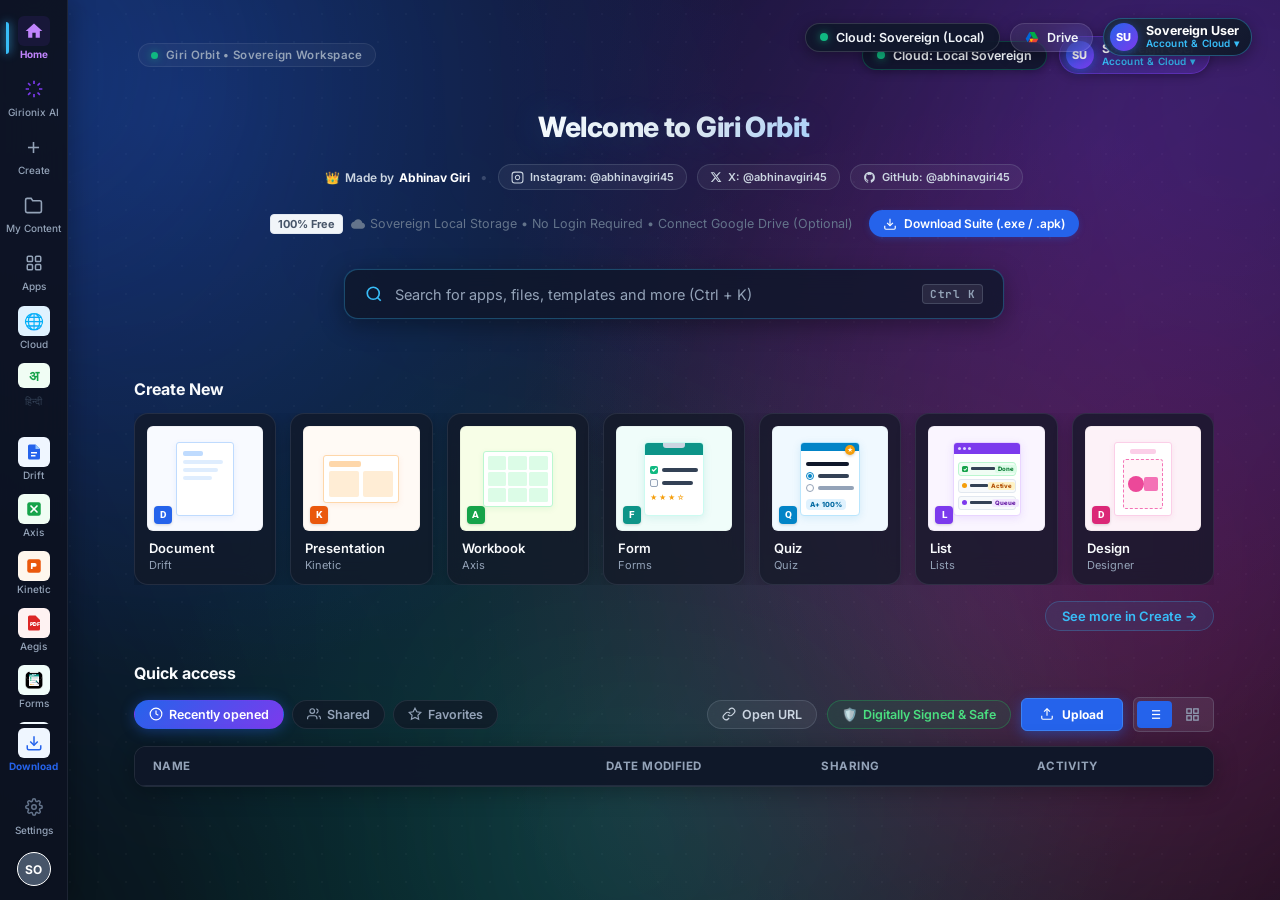
==== index.html @ 49182b7d "feat: add pinned top-right Account & Cloud Hub defaulting to Sovereign User (SU), fix Upload button " ====
<!DOCTYPE html>
<html lang="en">
<head>
  <meta charset="UTF-8">
  <meta name="viewport" content="width=device-width, initial-scale=1.0, viewport-fit=cover">
  <meta name="description" content="Giri Orbit — Complete Cloud-Free Office Suite. Drift Documents, Axis Spreadsheets, Kinetic Presentations, and Aegis PDF Studio. Enterprise productivity, sovereign browser storage.">
  <meta name="keywords" content="Giri Orbit, office suite, document editor, spreadsheet, presentation, PDF, productivity, Abhinav Giri">
  <meta name="author" content="Abhinav Giri">
  <meta name="robots" content="index, follow">
  <meta name="google-site-verification" content="googlefece03b508c439b7">
  <meta name="google-site-verification" content="_lLievJcEbmPVkhPiFSh7mwNhchnWbQipRAiEbhCGSQ">
  <link rel="canonical" href="https://giri-orbit.pages.dev/">
  <link rel="sitemap" type="application/xml" href="https://giri-orbit.pages.dev/sitemap.xml">
  <meta name="theme-color" content="#0f172a" media="(prefers-color-scheme: dark)">
  <meta name="theme-color" content="#ffffff" media="(prefers-color-scheme: light)">
  <meta name="mobile-web-app-capable" content="yes">
  <meta name="apple-mobile-web-app-capable" content="yes">
  <meta name="apple-mobile-web-app-status-bar-style" content="black-translucent">
  <meta name="apple-mobile-web-app-title" content="Giri Orbit">
  <meta name="format-detection" content="telephone=no">

  <!-- Open Graph / Social -->
  <meta property="og:type" content="website">
  <meta property="og:title" content="Giri Orbit — Complete Productivity Platform">
  <meta property="og:description" content="Drift Documents, Axis Spreadsheets, Kinetic Presentations, Aegis PDF Studio, Forms, Quiz, Lists & Designer — all in your browser, no cloud required.">
  <meta property="og:image" content="assets/orbit-master-512.png">
  <meta property="og:site_name" content="Giri Orbit">

  <!-- Twitter Card -->
  <meta name="twitter:card" content="summary">
  <meta name="twitter:title" content="Giri Orbit — Complete Productivity Platform">
  <meta name="twitter:description" content="Enterprise office suite that runs entirely in your browser. No login, no cloud.">
  <meta name="twitter:image" content="assets/orbit-master-512.png">

  <link rel="preconnect" href="https://fonts.googleapis.com">
  <link rel="preconnect" href="https://fonts.gstatic.com" crossorigin>
  <link rel="dns-prefetch" href="https://fonts.googleapis.com">
  <title>Giri Orbit – Complete Sovereign Productivity Suite | Made by Abhinav Giri</title>

  <link rel="preconnect" href="https://fonts.googleapis.com">
  <link rel="preconnect" href="https://fonts.gstatic.com" crossorigin>
  <link href="https://fonts.googleapis.com/css2?family=Inter:wght@300;400;500;600;700;800&family=Plus+Jakarta+Sans:wght@600;700;800&family=JetBrains+Mono:wght@400;500;600&family=Roboto:wght@400;500;700&family=Open+Sans:wght@400;600;700&family=Montserrat:wght@400;600;700&family=Poppins:wght@400;600;700&family=Merriweather:wght@400;700&family=Playfair+Display:wght@400;700&family=Fira+Code:wght@400;600&family=Noto+Sans+Devanagari:wght@400;600;700&family=Noto+Sans+Arabic:wght@400;600;700&family=Noto+Sans+SC:wght@400;500;700&family=Noto+Sans+JP:wght@400;500;700&family=Noto+Sans+KR:wght@400;500;700&display=swap" rel="stylesheet">
  <link rel="icon" type="image/x-icon" href="assets/orbit.ico">
  <link rel="icon" type="image/png" sizes="32x32" href="assets/orbit-master-512.png">
  <link rel="apple-touch-icon" href="assets/orbit-master-512.png">
  <link rel="stylesheet" href="css/styles.css?v=14.3">
  <link rel="stylesheet" href="css/orbitDesktop.css?v=1.0">
  <link rel="stylesheet" href="css/hub.css?v=10.2">
  <link rel="stylesheet" href="css/m365-copilot.css?v=14.3">
  <link rel="stylesheet" href="css/fontsAndSelection.css?v=10.2">
  <link rel="stylesheet" href="css/sync.css?v=10.9">
  <link rel="stylesheet" href="css/mobile.css?v=10.2">
  <link rel="stylesheet" href="css/hindiInputTools.css?v=1.0">
  <link rel="stylesheet" href="css/vaultAndStress.css?v=1.0">
  <link rel="stylesheet" href="css/sessionAndDiff.css?v=1.0">
  <link rel="manifest" href="manifest.json">
  <meta name="google-signin-client_id" content="340226227470-np4m4o749r8t12nkpb2lgqru8rftju3r.apps.googleusercontent.com">
  <!-- Official Google Identity Services SDK & Google API Client (GAPI) -->
  <script src="https://accounts.google.com/gsi/client" async defer></script>
  <script src="https://apis.google.com/js/api.js" async defer></script>
</head>
<body>

  <!-- ======================================================== -->
  <!-- GIRI ZERO-TRUST ENTRY SECURITY VERIFICATION GATE        -->
  <!-- Cloudflare-Style Managed Challenge on Initial Entry Only -->
  <!-- ======================================================== -->
  

  <!-- TIER 2: GIRI ORBIT SUITE SUB-HEADER -->
  <!-- TIER 2: GIRI ORBIT SUITE SUB-HEADER -->
  <header class="tier2-suite-header">
    <div class="tier2-inner">
      <!-- 1. Left: Brand & Workspace Menu -->
      <div class="tier2-left">
        <!-- Giri Orbit Dual-Ring Gyroscope / Sovereign Master Mark -->
        <div class="suite-product-brand" id="suite-product-brand" role="button" tabindex="0" title="Return to Suite Hub">
          <div class="orbit-brand-mark">
            <img src="assets/orbit-master-512.png" alt="Giri Orbit" class="orbit-group-symbol-img">
          </div>
          <div class="suite-brand-titles">
            <span class="suite-brand-sub">Giri</span>
            <span class="suite-brand-main">Orbit</span>
          </div>
        </div>

        <!-- Suite Menu Dropdowns -->
        <nav class="tier2-nav-menu">
          <div class="tier2-menu-item">
            <span>Workspace ▾</span>
            <div class="tier2-dropdown">
              <div class="dropdown-product-row" data-launch="drift">
                <span class="icon-sq" style="background:#eff6ff; border:1px solid #bfdbfe; display:flex; align-items:center; justify-content:center; padding:2px;">
                  <img src="assets/drift-symbol.png" alt="Drift" style="width:18px; height:18px; object-fit:contain;">
                </span>
                <div><strong>Drift</strong><p>Executive Document Composer</p></div>
              </div>
              <div class="dropdown-product-row" data-launch="axis">
                <span class="icon-sq sq-green">A</span>
                <div><strong>Axis</strong><p>High-Velocity Data Matrix</p></div>
              </div>
              <div class="dropdown-product-row" data-launch="kinetic">
                <span class="icon-sq sq-red">K</span>
                <div><strong>Kinetic</strong><p>Cinematic Presentation Show</p></div>
              </div>
              <div class="dropdown-product-row" data-launch="pdf">
                <span class="icon-sq" style="background:#7c3aed; display:flex; align-items:center; justify-content:center; padding:2px;"><img src="assets/aegis-symbol-64.png" alt="Giri Aegis Logo" style="width:18px; height:18px; object-fit:contain;"></span>
                <div><strong>Aegis Studio</strong><p>PDF Cryptographic Seal</p></div>
              </div>
              <div class="dropdown-product-row" data-launch="forms">
                <span class="icon-sq" style="background:#f0fdfa; border:1px solid #ccfbf1; display:flex; align-items:center; justify-content:center; padding:2px;">
                  <img src="assets/forms-logo.png" alt="Forms" style="width:18px; height:18px; object-fit:contain;">
                </span>
                <div><strong>Forms</strong><p>Survey &amp; Data Collection</p></div>
              </div>
              <div class="dropdown-product-row" data-launch="quiz">
                <span class="icon-sq" style="background:#f0f9ff; border:1px solid #bae6fd; display:flex; align-items:center; justify-content:center; padding:2px;">
                  <img src="assets/quiz-logo.png" alt="Quiz" style="width:18px; height:18px; object-fit:contain;">
                </span>
                <div><strong>Quiz</strong><p>Exams &amp; Assessment Engine</p></div>
              </div>
              <div class="dropdown-product-row" data-launch="lists">
                <span class="icon-sq" style="background:#f5f3ff; border:1px solid #ddd6fe; display:flex; align-items:center; justify-content:center; padding:2px;">
                  <img src="assets/lists-logo.png" alt="Lists" style="width:18px; height:18px; object-fit:contain;">
                </span>
                <div><strong>Lists</strong><p>Agile Kanban &amp; Data Tracker</p></div>
              </div>
              <div class="dropdown-product-row" data-launch="designer">
                <span class="icon-sq" style="background:#fdf2f8; border:1px solid #fbcfe8; display:flex; align-items:center; justify-content:center; padding:2px;">
                  <img src="assets/designer-logo.png" alt="Designer" style="width:18px; height:18px; object-fit:contain;">
                </span>
                <div><strong>Designer</strong><p>Visual Graphics &amp; Canvas</p></div>
              </div>
              <div class="dropdown-product-row" data-launch="girionix">
                <span class="icon-sq" style="background:linear-gradient(135deg, #06b6d4, #3b82f6); display:flex; align-items:center; justify-content:center; padding:2px;">
                  <img src="assets/girionix-logo.png" alt="Girionix AI Logo" style="width:18px; height:18px; object-fit:contain; border-radius:4px;">
                </span>
                <div><strong>Girionix AI</strong><p>Sovereign Polymath AI Workspace</p></div>
              </div>
              <div class="dropdown-product-row" data-launch="converter">
                <span class="icon-sq" style="background:#9333ea; display:flex; align-items:center; justify-content:center; font-size:13px;">🔄</span>
                <div><strong>File Converter</strong><p>Universal Format Transcoder</p></div>
              </div>
              <div class="dropdown-product-row" data-launch="agent">
                <span class="icon-sq" style="background:linear-gradient(135deg, #8b5cf6, #3b82f6); display:flex; align-items:center; justify-content:center; font-size:13px;">🤖</span>
                <div><strong>Autonomous Agent</strong><p>Multi-Turn Autonomous Office Worker</p></div>
              </div>
              <div class="dropdown-product-row" id="menu-launch-storage" onclick="window.storageOptimizer?.openModal(); return false;">
                <span class="icon-sq" style="background:#10b981; display:flex; align-items:center; justify-content:center; font-size:13px; color:#fff;">⚡</span>
                <div><strong>Storage Optimizer</strong><p>Web-Stream &amp; Space Minimizer</p></div>
              </div>
              <div style="height:1px; background:rgba(255,255,255,0.1); margin:4px 0;"></div>
              <a href="https://github.com/abhinavgiri45" target="_blank" rel="noopener" class="dropdown-product-row" style="text-decoration:none; color:inherit;">
                <span class="icon-sq" style="background:#0f172a; border:1px solid #38bdf8; display:flex; align-items:center; justify-content:center;">
                  <img src="assets/orbit-master-512.png" alt="Giri Orbit" style="width:16px; height:16px; border-radius:50%; object-fit:cover;">
                </span>
                <div><strong>Made by Abhinav Giri</strong><p>GitHub &amp; Sovereign Profile &rarr;</p></div>
              </a>
            </div>
          </div>
        </nav>
      </div>

      <!-- 2. Center: All 8 Suite Tools Tab Bar (Prominently Center-Aligned, Never Cut Off) -->
      <div class="tier2-center">
        <nav class="suite-switcher-pill-bar" role="tablist" aria-label="Giri Orbit Tools">
          <!-- 1. Hub -->
          <a href="#hub" class="suite-nav-pill active" data-view="launcher" id="tab-nav-launcher" title="Orbit Hub: Document Station & Launcher (#hub)">
            <span class="pill-icon">🏠</span>
            <span class="pill-name">Hub</span>
          </a>

          <!-- 2. Drift Docs -->
          <a href="#drift" class="suite-nav-pill" data-view="drift" id="tab-nav-drift" title="Giri Drift: Word Processor & Docs (#drift)">
            <img src="assets/drift-symbol.png" alt="Giri Drift" class="pill-logo-img" style="width:16px; height:16px; object-fit:contain; border-radius:3px; vertical-align:middle;">
            <span class="pill-name">Drift</span>
            <span class="pill-sub" style="color:#2563eb; background:rgba(37,99,235,0.1);">Docs</span>
          </a>

          <!-- 3. Axis Sheets -->
          <a href="#axis" class="suite-nav-pill" data-view="axis" id="tab-nav-axis" title="Giri Axis: Spreadsheet & Data Matrix (#axis)">
            <span class="pill-icon" style="color:#107c41;">📊</span>
            <span class="pill-name">Axis</span>
            <span class="pill-sub" style="color:#107c41; background:rgba(16,124,65,0.1);">Sheets</span>
          </a>

          <!-- 4. Kinetic Slides -->
          <a href="#kinetic" class="suite-nav-pill" data-view="kinetic" id="tab-nav-kinetic" title="Giri Kinetic: Presentation & Slide Show (#kinetic)">
            <span class="pill-icon" style="color:#ea580c;">🎞️</span>
            <span class="pill-name">Kinetic</span>
            <span class="pill-sub" style="color:#ea580c; background:rgba(234,88,12,0.1);">Slides</span>
          </a>

          <!-- 5. Aegis PDF -->
          <a href="#pdf" class="suite-nav-pill" data-view="pdf" id="tab-nav-pdf" title="Giri Aegis: PDF Studio, Seal & Sign (#pdf)">
            <img src="assets/aegis-symbol-64.png" alt="Aegis" class="pill-logo-img" style="width:18px; height:18px; object-fit:contain; border-radius:3px; margin-right:4px;">
            <span class="pill-name">Aegis</span>
            <span class="pill-sub" style="color:#dc2626; background:rgba(220,38,38,0.1);">PDF</span>
          </a>

          <!-- 6. Forms -->
          <a href="#forms" class="suite-nav-pill" data-view="forms" id="tab-nav-forms" title="Giri Forms: Surveys, Questionnaires & Polls (#forms)">
            <img src="assets/forms-logo.png" alt="Forms" class="pill-logo-img" style="width:16px; height:16px; object-fit:contain; border-radius:3px; vertical-align:middle;">
            <span class="pill-name">Forms</span>
            <span class="pill-sub" style="color:#0d9488; background:rgba(13,148,136,0.1);">Survey</span>
          </a>

          <!-- 7. Quiz -->
          <a href="#quiz" class="suite-nav-pill" data-view="quiz" id="tab-nav-quiz" title="Giri Quiz: Exams, Tests & Assessments (#quiz)">
            <img src="assets/quiz-logo.png" alt="Quiz" class="pill-logo-img" style="width:16px; height:16px; object-fit:contain; border-radius:3px; vertical-align:middle;">
            <span class="pill-name">Quiz</span>
            <span class="pill-sub" style="color:#0284c7; background:rgba(2,132,199,0.1);">Exams</span>
          </a>

          <!-- 8. Lists -->
          <a href="#lists" class="suite-nav-pill" data-view="lists" id="tab-nav-lists" title="Giri Lists: Agile Kanban & Task Tracker (#lists)">
            <img src="assets/lists-logo.png" alt="Lists" class="pill-logo-img" style="width:16px; height:16px; object-fit:contain; border-radius:3px; vertical-align:middle;">
            <span class="pill-name">Lists</span>
            <span class="pill-sub" style="color:#7c3aed; background:rgba(124,58,237,0.1);">Kanban</span>
          </a>

          <!-- 9. Designer -->
          <a href="#designer" class="suite-nav-pill" data-view="designer" id="tab-nav-designer" title="Giri Designer: Graphics, Canvas & Vector Studio (#designer)">
            <img src="assets/designer-logo.png" alt="Designer" class="pill-logo-img" style="width:16px; height:16px; object-fit:contain; border-radius:3px; vertical-align:middle;">
            <span class="pill-name">Designer</span>
            <span class="pill-sub" style="color:#db2777; background:rgba(219,39,119,0.1);">Canvas</span>
          </a>

          <!-- 10. Girionix AI -->
          <a href="#girionix" class="suite-nav-pill" data-view="girionix" id="tab-nav-girionix" title="Girionix AI: Sovereign Polymath Studio (#girionix)">
            <img src="assets/girionix-logo.png" alt="Girionix AI" class="pill-logo-img">
            <span class="pill-name">Girionix</span>
            <span class="pill-sub" style="color:#0891b2; background:rgba(8,145,178,0.1);">AI</span>
          </a>

          <!-- 11. Universal File Converter -->
          <a href="#converter" class="suite-nav-pill" data-view="converter" id="tab-nav-converter" title="Universal File Converter: Convert between Word, Excel, PDF, CSV, JSON, Markdown">
            <span class="pill-icon" style="color:#9333ea;">🔄</span>
            <span class="pill-name">Converter</span>
            <span class="pill-sub" style="color:#9333ea; background:rgba(147,51,234,0.1);">Tools</span>
          </a>

          <!-- 12. Storage & Disk Optimizer -->
          <button type="button" class="suite-nav-pill" id="tab-nav-storage" onclick="window.storageOptimizer?.openModal(); return false;" title="Storage Optimizer: Thin-client Web Stream & Cache Reducer">
            <span class="pill-icon" style="color:#10b981;">⚡</span>
            <span class="pill-name">Storage</span>
            <span class="pill-sub" style="color:#10b981; background:rgba(16,185,129,0.1);">Slim</span>
          </button>

          <!-- 13. Autonomous AI Agent -->
          <a href="#agent" class="suite-nav-pill" data-view="agent" id="tab-nav-agent" title="Girionix Autonomous Agent: Autonomous Multi-Turn Office Worker (Alt+A)">
            <span class="pill-icon" style="color:#8b5cf6;">🤖</span>
            <span class="pill-name">AI Agent</span>
            <span class="pill-sub" style="color:#8b5cf6; background:rgba(139,92,246,0.1);">Auto</span>
          </a>

          <!-- 14. Stress Testing & 1T Concurrency Studio -->
          <button type="button" class="suite-nav-pill" id="tab-nav-stress" onclick="window.stressTester?.openModal(); return false;" title="Hyperscale Stress Testing: Verify 1 Trillion User Infinite Scaling & Event Loop Resilience">
            <span class="pill-icon" style="color:#ef4444;">🔥</span>
            <span class="pill-name">Stress</span>
            <span class="pill-sub" style="color:#ef4444; background:rgba(239,68,68,0.1);">1T Load</span>
          </button>

          <!-- 16. Smart Difference & Forensic Device Audit -->
          <button type="button" class="suite-nav-pill" id="tab-nav-smart-diff" onclick="window.smartDifferenceEngine?.openAuditModal(); return false;" title="Smart Difference & Multi-Device Audit Trail: Track which PC modified what and why">
            <span class="pill-icon" style="color:#10b981;">🔬</span>
            <span class="pill-name">Audit</span>
            <span class="pill-sub" style="color:#10b981; background:rgba(16,185,129,0.1);">Diff & Why</span>
          </button>

          <!-- 15. Zero-Knowledge Cryptographic Vault -->
          <button type="button" class="suite-nav-pill" id="tab-nav-vault" onclick="window.cryptoVault?.openModal(); return false;" title="Zero-Knowledge Cryptographic Vault: Military-Grade AES-256-GCM Hardware Encryption">
            <span class="pill-icon" style="color:#10b981;">🔒</span>
            <span class="pill-name">Vault</span>
            <span class="pill-sub" style="color:#10b981; background:rgba(16,185,129,0.1);">AES-256</span>
          </button>
        </nav>
      </div>

      <!-- 3. Right: Utility Controls & Actions -->
      <div class="tier2-right">
        <!-- Cryptographic Vault Status Pill -->
        <button class="tier1-icon-pill crypto-vault-pill" id="btn-header-crypto-vault" onclick="window.cryptoVault?.openModal(); return false;" title="AES-256 Military Encryption Active: Click to manage keys or lock vault">
          <span>🔒 AES-256 Active</span>
        </button>

        <!-- Stress Testing Studio Pill -->
        <button class="tier1-icon-pill stress-tester-pill" id="btn-header-stress-tester" onclick="window.stressTester?.openModal(); return false;" title="Hyperscale 1T Concurrency Studio & Stress Benchmark">
          <span>🔥 1T Stress</span>
        </button>
        <button class="tier1-icon-pill smart-diff-pill" id="btn-header-smart-diff" onclick="window.smartDifferenceEngine?.openAuditModal(); return false;" title="Smart Difference & Multi-Device Audit Trail (Track modifications & why)" style="background:rgba(16,185,129,0.18); border:1px solid rgba(16,185,129,0.4); color:#34d399; padding:3px 10px; border-radius:20px; font-size:11.5px; font-weight:700; cursor:pointer; display:inline-flex; align-items:center; gap:5px;">
          <span>🔬 Smart Diff</span>
        </button>
        <button class="tier1-cloud-pill" id="btn-global-cloud-sync" onclick="window.universalCloudManager?.openCloudOpenerDialog(); return false;" title="Universal Cloud Compatibility (Open from Google Drive, OneDrive, Dropbox, Nextcloud)" style="background:rgba(2,132,199,0.18); border:1px solid rgba(2,132,199,0.4); color:#38bdf8; padding:3px 10px; border-radius:20px; font-size:11.5px; font-weight:700; cursor:pointer; display:inline-flex; align-items:center; gap:5px;">
          <span style="font-size:12px;">🌐</span>
          <span>Cloud</span>
        </button>
        <button class="tier1-hindi-pill giri-hindi-toggle-pill" id="btn-header-hindi-ime" onclick="window.hindiInputTools?.toggleHindiIME(); return false;" title="Google Input Tools Hindi Transliteration (Ctrl+G)" style="background:rgba(22,163,74,0.15); border:1px solid rgba(22,163,74,0.35); color:#4ade80; padding:3px 8px; border-radius:20px; font-size:11.5px; font-weight:700; cursor:pointer; display:inline-flex; align-items:center; gap:4px;">
          <span class="gh-flag">🇮🇳</span>
          <span class="gh-label">हिन्दी</span>
        </button>
        <button class="tier1-sync-pill" id="btn-global-sync" title="Browser Sync Status & Storage Manager">
          <span class="sync-dot-live"></span>
          <span id="txt-global-sync">Synced</span>
        </button>
        <button class="tier1-drive-pill" id="btn-global-drive-sync" title="Google Drive Cloud Workspace (Save, Open & Edit directly)">
          <svg width="13" height="13" viewBox="0 0 24 24" fill="none" style="flex-shrink:0;">
            <path d="M7.71 3.5L1.15 15l3.43 6 6.56-11.5L7.71 3.5z" fill="#0066DA"/>
            <path d="M16.29 3.5h-8.58l6.56 11.5h8.58l-6.56-11.5z" fill="#00AC47"/>
            <path d="M22.85 15H9.71l-3.43 6h13.14l3.43-6z" fill="#EA4335"/>
            <path d="M14.27 15l-3.42 6-3.43-6h6.85z" fill="#FFBA00"/>
          </svg>
          <span id="txt-global-drive-sync">Drive</span>
          <span class="drive-dot-live disconnected"></span>
        </button>
        <button class="tier1-download-pill" id="btn-open-downloads-corner" title="Download Dedicated Native Apps for Windows &amp; Android" style="background:linear-gradient(135deg, rgba(34,197,94,0.18), rgba(16,185,129,0.22)); border:1px solid rgba(34,197,94,0.4); color:#4ade80; padding:3px 10px; border-radius:20px; font-size:11.5px; font-weight:700; cursor:pointer; display:inline-flex; align-items:center; gap:5px;">
          <span style="font-size:13px;">📥</span>
          <span>Download App</span>
        </button>
        <button class="tier1-icon-pill" id="btn-open-girionix-ai" style="background:linear-gradient(135deg, rgba(6,182,212,0.18), rgba(59,130,246,0.22)); border:1px solid rgba(56,189,248,0.4); color:#38bdf8; padding:3px 10px; border-radius:20px; font-size:11.5px; font-weight:700; cursor:pointer; display:inline-flex; align-items:center; gap:5px;" title="Open Girionix AI Assistant (Ctrl+J)">
          <span style="font-size:13px;">⚡</span>
          <span>Girionix AI</span>
        </button>
        <button class="tier1-icon-pill" id="btn-suite-settings" onclick="window.orbitPlatform?.openSettingsModal(); return false;" style="background:rgba(255,255,255,0.06); border:1px solid rgba(255,255,255,0.15); color:#94a3b8; width:28px; height:28px; border-radius:50%; display:inline-flex; align-items:center; justify-content:center; cursor:pointer; font-size:13px;" title="Settings & Personalization">
          ⚙️
        </button>
        <button class="tier1-icon-pill" id="btn-suite-profile" onclick="window.orbitPlatform?.openUserProfileModal(); return false;" style="background:#2563eb; border:1px solid rgba(255,255,255,0.2); color:#ffffff; width:28px; height:28px; border-radius:50%; display:inline-flex; align-items:center; justify-content:center; cursor:pointer; font-size:11px; font-weight:700;" title="User Profile & Sovereignty Hub">
          <span id="btn-suite-profile-text">SU</span>
        </button>
        <button class="tier1-icon-pill" id="btn-suite-shortcuts" style="background:rgba(255,255,255,0.06); border:1px solid rgba(255,255,255,0.15); color:#64748b; width:28px; height:28px; border-radius:50%; display:inline-flex; align-items:center; justify-content:center; cursor:pointer; font-size:12px;" title="Keyboard Shortcuts (Ctrl+/)">
          ⌨
        </button>
        <button class="tier1-icon-pill" id="btn-suite-theme" style="background:rgba(255,255,255,0.06); border:1px solid rgba(255,255,255,0.15); color:#f59e0b; width:28px; height:28px; border-radius:50%; display:inline-flex; align-items:center; justify-content:center; cursor:pointer; font-size:13px;" title="Toggle Dark / Light Mode">
          ☀️
        </button>
        <button class="tier1-icon-pill" id="btn-suite-fullscreen" style="background:rgba(255,255,255,0.06); border:1px solid rgba(255,255,255,0.15); color:#64748b; width:28px; height:28px; border-radius:50%; display:inline-flex; align-items:center; justify-content:center; cursor:pointer;" title="Toggle Immersive Fullscreen">
          <svg width="13" height="13" viewBox="0 0 24 24" fill="none" stroke="currentColor" stroke-width="2"><path d="M8 3H5a2 2 0 0 0-2 2v3m18 0V5a2 2 0 0 0-2-2h-3m0 18h3a2 2 0 0 0 2-2v-3M3 16v3a2 2 0 0 0 2 2h3"/></svg>
        </button>
        <a href="https://github.com/abhinavgiri45" target="_blank" rel="noopener" class="tier1-corp-pill" title="Author: Abhinav Giri (@abhinavgiri45)">
          <img src="assets/orbit-master-512.png" alt="Giri Orbit" style="width:14px; height:14px; border-radius:50%; display:block;">
          <span>Abhinav Giri</span>
        </a>
        <a href="https://www.instagram.com/abhinavgiri45/" target="_blank" rel="noopener" class="tier1-instagram-pill" title="Follow @abhinavgiri45 on Instagram">
          <div class="tier1-instagram-pill-icon">
            <svg width="12" height="12" viewBox="0 0 24 24" fill="none">
              <rect x="2.5" y="2.5" width="19" height="19" rx="5.2" stroke="#ffffff" stroke-width="2" fill="none"/>
              <circle cx="12" cy="12" r="4.2" stroke="#ffffff" stroke-width="2" fill="none"/>
              <circle cx="16.8" cy="7.2" r="1.1" fill="#ffffff"/>
            </svg>
          </div>
          <span>@abhinavgiri45</span>
        </a>
      </div>
    </div>
  </header>

  <!-- Hidden Universal File Input for Imports -->
  <input type="file" id="universal-file-input" accept=".json,.csv,.md,.txt,.docx,.xlsx,.pptx" style="display: none;">

  <!-- PRIMARY WORKSPACE VIEWPORT -->
  <main class="orbit-workspace" id="orbit-workspace">
    <div class="m365-hub-root">

      <!-- TOP-RIGHT CORNER ACCOUNT & MULTI-CLOUD STATUS HUB (Fixed / Pinned Top-Right Corner) -->
      <aside class="m365-corner-account-hub" id="hub-corner-account-widget" aria-label="Account and Cloud Controls">
        <!-- Cloud Sync Status Pill -->
        <button class="m365-corner-pill m365-corner-cloud-btn" id="hub-corner-cloud-status-btn" title="Cloud Sync & Multi-Platform Storage Status" onclick="window.orbitPlatform?.openAccountAndCloudModal(); return false;">
          <span class="m365-cloud-dot" id="hub-corner-cloud-dot"></span>
          <span class="m365-cloud-text" id="hub-corner-cloud-text">Cloud: Sovereign (Local)</span>
        </button>

        <!-- Google Drive Quick Connect Pill -->
        <button class="m365-corner-pill m365-corner-drive-btn" id="hub-corner-drive-btn" title="Google Drive Cloud Workspace (Optional Sync)" onclick="window.orbitPlatform?.openAccountAndCloudModal(); return false;">
          <svg width="14" height="14" viewBox="0 0 24 24" fill="none" style="flex-shrink:0;">
            <path d="M7.71 3.5L1.15 15l3.43 6 6.56-11.5L7.71 3.5z" fill="#0066DA"/>
            <path d="M16.29 3.5h-8.58l6.56 11.5h8.58l-6.56-11.5z" fill="#00AC47"/>
            <path d="M22.85 15H9.71l-3.43 6h13.14l3.43-6z" fill="#EA4335"/>
            <path d="M14.27 15l-3.42 6-3.43-6h6.85z" fill="#FFBA00"/>
          </svg>
          <span id="hub-corner-drive-text">Drive</span>
        </button>

        <!-- Sovereign User Account Profile Button (Sovereign User by Default) -->
        <button class="m365-corner-pill m365-corner-account-btn" id="hub-corner-account-btn" title="User Profile, Google Drive & Cloud Account" onclick="window.orbitPlatform?.openAccountAndCloudModal(); return false;">
          <div class="m365-account-avatar" id="hub-corner-account-avatar">SU</div>
          <div class="m365-account-meta">
            <span class="m365-account-name" id="hub-corner-account-name">Sovereign User</span>
            <span class="m365-account-badge">Account &amp; Cloud ▾</span>
          </div>
        </button>
      </aside>


      <!-- LEFT NAVIGATION RAIL -->
      <nav class="m365-left-rail" aria-label="Main Navigation">
        <div class="m365-rail-top">
          <!-- 1. Home -->
          <button class="m365-rail-btn active" id="rail-btn-home" data-rail="home" aria-current="page" title="Home">
            <div class="m365-rail-icon-wrap">
              <svg width="20" height="20" viewBox="0 0 24 24" fill="currentColor">
                <path d="M10 20v-6h4v6h5v-8h3L12 3 2 12h3v8z"/>
              </svg>
            </div>
            <span class="m365-rail-label">Home</span>
          </button>

          <!-- 2. Girionix AI -->
          <button class="m365-rail-btn" id="rail-btn-girionix" data-rail="girionix" title="Girionix AI Sovereign Assistant">
            <div class="m365-rail-icon-wrap" style="color:#7c3aed;">
              <svg width="20" height="20" viewBox="0 0 24 24" fill="none" stroke="currentColor" stroke-width="2">
                <path d="M12 2v4M12 18v4M4.93 4.93l2.83 2.83M16.24 16.24l2.83 2.83M2 12h4M18 12h4M4.93 19.07l2.83-2.83M16.24 7.76l2.83-2.83"/>
              </svg>
            </div>
            <span class="m365-rail-label">Girionix AI</span>
          </button>

          <!-- 3. Create -->
          <button class="m365-rail-btn" id="rail-btn-create" data-rail="create" onclick="window.orbitPlatform?.openCreateTemplatesModal(); return false;" title="Create New Document">
            <div class="m365-rail-icon-wrap">
              <svg width="19" height="19" viewBox="0 0 24 24" fill="none" stroke="currentColor" stroke-width="2">
                <line x1="12" y1="5" x2="12" y2="19"/><line x1="5" y1="12" x2="19" y2="12"/>
              </svg>
            </div>
            <span class="m365-rail-label">Create</span>
          </button>

          <!-- 4. My Content -->
          <button class="m365-rail-btn" id="rail-btn-content" data-rail="content" onclick="window.orbitPlatform?.openMyContentModal(); return false;" title="My Sovereign Google Drive Files">
            <div class="m365-rail-icon-wrap">
              <svg width="19" height="19" viewBox="0 0 24 24" fill="none" stroke="currentColor" stroke-width="2">
                <path d="M22 19a2 2 0 0 1-2 2H4a2 2 0 0 1-2-2V5a2 2 0 0 1 2-2h5l2 3h9a2 2 0 0 1 2 2z"/>
              </svg>
            </div>
            <span class="m365-rail-label">My Content</span>
          </button>

          <!-- 5. Apps -->
          <button class="m365-rail-btn" id="rail-btn-apps" data-rail="apps" onclick="window.orbitPlatform?.openAllAppsModal(); return false;" title="All Applications">
            <div class="m365-rail-icon-wrap">
              <svg width="18" height="18" viewBox="0 0 24 24" fill="none" stroke="currentColor" stroke-width="2">
                <rect x="3" y="3" width="7" height="7" rx="1.5"/><rect x="14" y="3" width="7" height="7" rx="1.5"/>
                <rect x="14" y="14" width="7" height="7" rx="1.5"/><rect x="3" y="14" width="7" height="7" rx="1.5"/>
              </svg>
            </div>
            <span class="m365-rail-label">Apps</span>
          </button>
        </div>

        <!-- Scrollable Office Tools Section (Heuristics #3 & #4) -->
        <div class="m365-rail-scroll-group" aria-label="Productivity Tools">
          <!-- 6. Universal Cloud -->
          <button class="m365-rail-btn" id="rail-btn-cloud" onclick="window.universalCloudManager?.openCloudOpenerDialog(); return false;" title="Universal Cloud Compatibility (Open from Drive, OneDrive, Dropbox, Nextcloud)">
            <div class="m365-rail-icon-wrap" style="background:#e0f2fe; color:#0284c7;">
              <span style="font-size:16px;">🌐</span>
            </div>
            <span class="m365-rail-label">Cloud</span>
          </button>

          <!-- 7. Hindi Input Tools Toggle -->
          <button class="m365-rail-btn giri-hindi-toggle-pill" id="rail-btn-hindi" onclick="window.hindiInputTools?.toggleHindiIME(); return false;" title="Google Input Tools Hindi Transliteration (Ctrl+G)">
            <div class="m365-rail-icon-wrap" style="background:#f0fdf4; color:#16a34a; font-weight:bold;">
              <span style="font-size:14px;">अ</span>
            </div>
            <span class="m365-rail-label">हिन्दी</span>
          </button>

          <div class="m365-rail-divider"></div>

          <!-- Direct Office Tool Icons: Giri Drift, Axis, Kinetic, Aegis -->
          <!-- 1. Drift (Word Processor) -->
          <button class="m365-rail-btn" id="rail-btn-drift" data-launch="drift" onclick="window.orbitPlatform?.navigateTo('drift'); return false;" title="Giri Drift (Document Composer & Sovereign Word Processor)">
            <div class="m365-rail-icon-wrap" style="background:#eff6ff;">
              <svg width="18" height="18" viewBox="0 0 24 24" fill="#2563eb">
                <path d="M14 2H6a2 2 0 0 0-2 2v16a2 2 0 0 0 2 2h12a2 2 0 0 0 2-2V8z"/><polyline points="14 2 14 8 20 8" fill="#93c5fd"/><line x1="8" y1="13" x2="16" y2="13" stroke="#fff" stroke-width="2"/><line x1="8" y1="17" x2="14" y2="17" stroke="#fff" stroke-width="2"/>
              </svg>
            </div>
            <span class="m365-rail-label">Drift</span>
          </button>

          <!-- 2. Axis (Spreadsheet Engine) -->
          <button class="m365-rail-btn" id="rail-btn-axis" data-launch="axis" onclick="window.orbitPlatform?.navigateTo('axis'); return false;" title="Giri Axis (Financial Matrix & Spreadsheet Engine)">
            <div class="m365-rail-icon-wrap" style="background:#f0fdf4;">
              <svg width="18" height="18" viewBox="0 0 24 24" fill="#16a34a">
                <rect x="3" y="3" width="18" height="18" rx="3" fill="#16a34a"/>
                <line x1="8" y1="8" x2="16" y2="16" stroke="#fff" stroke-width="2.2" stroke-linecap="round"/>
                <line x1="16" y1="8" x2="8" y2="16" stroke="#fff" stroke-width="2.2" stroke-linecap="round"/>
              </svg>
            </div>
            <span class="m365-rail-label">Axis</span>
          </button>

          <!-- 3. Kinetic (Keynotes & Presentations) -->
          <button class="m365-rail-btn" id="rail-btn-kinetic" data-launch="kinetic" onclick="window.orbitPlatform?.navigateTo('kinetic'); return false;" title="Giri Kinetic (16:9 Presentation Studio & Keynotes)">
            <div class="m365-rail-icon-wrap" style="background:#fff7ed;">
              <svg width="18" height="18" viewBox="0 0 24 24" fill="#ea580c">
                <rect x="3" y="3" width="18" height="18" rx="3" fill="#ea580c"/>
                <path d="M9 8h4a2.5 2.5 0 0 1 0 5H9z" fill="#fff"/>
                <line x1="9" y1="8" x2="9" y2="16" stroke="#fff" stroke-width="2.2"/>
              </svg>
            </div>
            <span class="m365-rail-label">Kinetic</span>
          </button>

          <!-- 4. Aegis (PDF Studio & Digital Seal) -->
          <button class="m365-rail-btn" id="rail-btn-pdf" data-launch="pdf" onclick="window.orbitPlatform?.navigateTo('pdf'); return false;" title="Giri Aegis (PDF Studio & Cryptographic Seal)">
            <div class="m365-rail-icon-wrap" style="background:#fef2f2;">
              <svg width="18" height="18" viewBox="0 0 24 24" fill="#dc2626">
                <path d="M14 2H6a2 2 0 0 0-2 2v16a2 2 0 0 0 2 2h12a2 2 0 0 0 2-2V8z"/><text x="6" y="16" font-size="7" font-weight="900" fill="#fff">PDF</text>
              </svg>
            </div>
            <span class="m365-rail-label">Aegis</span>
          </button>

          <!-- 5. Forms (Survey Studio) -->
          <button class="m365-rail-btn" id="rail-btn-forms" data-launch="forms" onclick="window.orbitPlatform?.navigateTo('forms'); return false;" title="Giri Forms (Executive Survey Studio)">
            <div class="m365-rail-icon-wrap" style="background:#f0fdfa;">
              <img src="assets/forms-logo.png" alt="Forms" style="width:18px; height:18px; object-fit:contain; border-radius:3px;">
            </div>
            <span class="m365-rail-label">Forms</span>
          </button>

          <!-- 6. Quiz (Assessment Studio) -->
          <button class="m365-rail-btn" id="rail-btn-quiz" data-launch="quiz" onclick="window.orbitPlatform?.navigateTo('quiz'); return false;" title="Giri Quiz (Assessment & Certification Studio)">
            <div class="m365-rail-icon-wrap" style="background:#f0f9ff;">
              <img src="assets/quiz-logo.png" alt="Quiz" style="width:18px; height:18px; object-fit:contain; border-radius:3px;">
            </div>
            <span class="m365-rail-label">Quiz</span>
          </button>

          <!-- 7. Lists (Agile Matrix & Kanban) -->
          <button class="m365-rail-btn" id="rail-btn-lists" data-launch="lists" onclick="window.orbitPlatform?.navigateTo('lists'); return false;" title="Giri Lists (Agile Task Matrix & Kanban)">
            <div class="m365-rail-icon-wrap" style="background:#f5f3ff;">
              <img src="assets/lists-logo.png" alt="Lists" style="width:18px; height:18px; object-fit:contain; border-radius:3px;">
            </div>
            <span class="m365-rail-label">Lists</span>
          </button>

          <!-- 8. Designer (Creative Graphic & Vector Canvas) -->
          <button class="m365-rail-btn" id="rail-btn-designer" data-launch="designer" onclick="window.orbitPlatform?.navigateTo('designer'); return false;" title="Giri Designer (Creative Graphic & Vector Studio)">
            <div class="m365-rail-icon-wrap" style="background:#fdf2f8;">
              <img src="assets/designer-logo.png" alt="Designer" style="width:18px; height:18px; object-fit:contain; border-radius:3px;">
            </div>
            <span class="m365-rail-label">Designer</span>
          </button>

          <!-- 9. Universal File Converter -->
          <button class="m365-rail-btn" id="rail-btn-converter" onclick="window.orbitPlatform?.openFileConverterTool(); return false;" title="Universal File Converter (Word, Excel, PDF, CSV, JSON)">
            <div class="m365-rail-icon-wrap" style="background:#f3e8ff;">
              <span style="font-size:14px; line-height:1;">🔄</span>
            </div>
            <span class="m365-rail-label">Converter</span>
          </button>

          <!-- 10. Storage Optimizer -->
          <button class="m365-rail-btn" id="rail-btn-storage" onclick="window.storageOptimizer?.openModal(); return false;" title="Storage Optimizer & Space Saver">
            <div class="m365-rail-icon-wrap" style="background:#ecfdf5; color:#059669;">
              <span style="font-size:14px; line-height:1;">⚡</span>
            </div>
            <span class="m365-rail-label">Storage</span>
          </button>

          <!-- 11. Zero-Knowledge Crypto Vault -->
          <button class="m365-rail-btn" id="rail-btn-vault" onclick="window.cryptoVault?.openModal(); return false;" title="Zero-Knowledge AES-256 Cryptographic Vault">
            <div class="m365-rail-icon-wrap" style="background:rgba(16,185,129,0.15); color:#10b981;">
              <span style="font-size:14px; line-height:1;">🔒</span>
            </div>
            <span class="m365-rail-label">Vault</span>
          </button>

          <!-- 12. Hyperscale Stress Testing Studio -->
          <button class="m365-rail-btn" id="rail-btn-stress" onclick="window.stressTester?.openModal(); return false;" title="Hyperscale 1T Concurrency & Stress Studio">
            <div class="m365-rail-icon-wrap" style="background:rgba(239,68,68,0.15); color:#ef4444;">
              <span style="font-size:14px; line-height:1;">🔥</span>
            </div>
            <span class="m365-rail-label">Stress</span>
          </button>

          <!-- 11. More Tools (...) -->
          <button class="m365-rail-btn" id="rail-btn-more" onclick="window.orbitPlatform?.openAllAppsModal(); return false;" title="All Applications & Suite Tools">
            <div class="m365-rail-icon-wrap">
              <span style="font-weight:900; font-size:16px; color:#94a3b8; line-height:1;">&bull;&bull;&bull;</span>
            </div>
            <span class="m365-rail-label">More</span>
          </button>
        </div>

        <!-- Pinned Bottom Global Actions: Always Visible (Heuristic #4) -->
        <div class="m365-rail-bottom">
          <!-- Download Suite (Pinned) -->
          <button class="m365-rail-btn" id="rail-btn-download" onclick="window.orbitPlatform?.openDownloadSuiteModal(); return false;" title="Download Giri Orbit Suite (.exe / .apk)">
            <div class="m365-rail-icon-wrap" style="background:#eff6ff; color:#2563eb;">
              <svg width="18" height="18" viewBox="0 0 24 24" fill="none" stroke="currentColor" stroke-width="2">
                <path d="M21 15v4a2 2 0 0 1-2 2H5a2 2 0 0 1-2-2v-4"/><polyline points="7 10 12 15 17 10"/><line x1="12" y1="15" x2="12" y2="3"/>
              </svg>
            </div>
            <span class="m365-rail-label" style="color:#2563eb; font-weight:700;">Download</span>
          </button>
          <!-- Settings -->
          <button class="m365-rail-btn" id="rail-btn-settings" onclick="window.orbitPlatform?.openSettingsModal(); return false;" title="Settings & Personalization">
            <div class="m365-rail-icon-wrap">
              <svg width="18" height="18" viewBox="0 0 24 24" fill="none" stroke="#64748b" stroke-width="2">
                <circle cx="12" cy="12" r="3"/><path d="M19.4 15a1.65 1.65 0 0 0 .33 1.82l.06.06a2 2 0 0 1 0 2.83 2 2 0 0 1-2.83 0l-.06-.06a1.65 1.65 0 0 0-1.82-.33 1.65 1.65 0 0 0-1 1.51V21a2 2 0 0 1-2 2 2 2 0 0 1-2-2v-.09A1.65 1.65 0 0 0 9 19.4a1.65 1.65 0 0 0-1.82.33l-.06.06a2 2 0 0 1-2.83 0 2 2 0 0 1 0-2.83l.06-.06a1.65 1.65 0 0 0 .33-1.82 1.65 1.65 0 0 0-1.51-1H3a2 2 0 0 1-2-2 2 2 0 0 1 2-2h.09A1.65 1.65 0 0 0 4.6 9a1.65 1.65 0 0 0-.33-1.82l-.06-.06a2 2 0 0 1 0-2.83 2 2 0 0 1 2.83 0l.06.06a1.65 1.65 0 0 0 1.82.33H9a1.65 1.65 0 0 0 1-1.51V3a2 2 0 0 1 2-2 2 2 0 0 1 2 2v.09a1.65 1.65 0 0 0 1 1.51 1.65 1.65 0 0 0 1.82-.33l.06-.06a2 2 0 0 1 2.83 0 2 2 0 0 1 0 2.83l-.06.06a1.65 1.65 0 0 0-.33 1.82V9a1.65 1.65 0 0 0 1.51 1H21a2 2 0 0 1 2 2 2 2 0 0 1-2 2h-.09a1.65 1.65 0 0 0-1.51 1z"/>
              </svg>
            </div>
            <span class="m365-rail-label">Settings</span>
          </button>

          <!-- User Account / Sovereign Avatar -->
          <div class="m365-rail-avatar" id="rail-avatar-btn" onclick="window.orbitPlatform?.openUserProfileModal(); return false;" style="background:#475569;" title="Sovereign Local Mode (No Account Required — Click to Connect Google Drive)">
            <span>SO</span>
          </div>
        </div>
      </nav>

      <!-- MAIN WORKSPACE CANVAS -->
      <main class="m365-canvas">
        <div class="m365-inner-wrapper">
          <!-- TOP UTILITY / ACCOUNT & CLOUD HEADER (Top-Right Circled Area) -->
          <header class="m365-top-header" aria-label="Account and Cloud Navigation">
            <div class="m365-top-header-left">
              <div class="m365-suite-indicator">
                <span class="m365-indicator-dot"></span>
                <span class="m365-indicator-text">Giri Orbit &bull; Sovereign Workspace</span>
              </div>
            </div>
            <div class="m365-top-header-right">
              <!-- Cloud Status Pill -->
              <button class="m365-header-pill m365-cloud-status-pill" id="hub-top-cloud-status-btn" title="Cloud Sync & Multi-Platform Storage Status" onclick="window.orbitPlatform?.openAccountAndCloudModal(); return false;">
                <span class="m365-cloud-dot" id="hub-top-cloud-dot"></span>
                <span class="m365-cloud-text" id="hub-top-cloud-text">Cloud: Local Sovereign</span>
              </button>

              <!-- Account & Multi-Cloud Login Button (Top-Right Circled Area) -->
              <button class="m365-header-pill m365-account-pill" id="hub-top-account-btn" title="Account, Google Drive & Multi-Cloud Login" onclick="window.orbitPlatform?.openAccountAndCloudModal(); return false;">
                <div class="m365-account-avatar" id="hub-top-account-avatar">SU</div>
                <div class="m365-account-meta">
                  <span class="m365-account-name" id="hub-top-account-name">Sovereign User</span>
                  <span class="m365-account-badge">Account &amp; Cloud ▾</span>
                </div>
              </button>
            </div>
          </header>

          
          <!-- Top Hero Welcome -->
          <section class="m365-hero">
            <h1 class="m365-hero-title">Welcome to Giri Orbit</h1>

            <!-- Creator Social Handles (Instagram, X, GitHub) -->
            <div class="giri-social-handles-bar">
              <span style="font-size:12px; color:var(--color-text-secondary); display:flex; align-items:center; gap:5px; font-weight:600;">
                <span>👑</span> Made by <strong style="color:#ffffff;">Abhinav Giri</strong>
              </span>
              <span style="color:rgba(148,163,184,0.3);">&bull;</span>
              <!-- Instagram -->
              <a href="https://instagram.com/abhinavgiri45" target="_blank" rel="noopener noreferrer" class="giri-social-pill insta" title="Follow Abhinav Giri on Instagram (@abhinavgiri45)">
                <svg width="13" height="13" viewBox="0 0 24 24" fill="none" stroke="currentColor" stroke-width="2">
                  <rect x="2" y="2" width="20" height="20" rx="5" ry="5"/>
                  <path d="M16 11.37A4 4 0 1 1 12.63 8 4 4 0 0 1 16 11.37z"/>
                  <line x1="17.5" y1="6.5" x2="17.51" y2="6.5"/>
                </svg>
                <span>Instagram: @abhinavgiri45</span>
              </a>
              <!-- X (Twitter) -->
              <a href="https://x.com/abhinavgiri45" target="_blank" rel="noopener noreferrer" class="giri-social-pill x-twitter" title="Follow Abhinav Giri on X / Twitter (@abhinavgiri45)">
                <svg width="12" height="12" viewBox="0 0 24 24" fill="currentColor">
                  <path d="M18.244 2.25h3.308l-7.227 8.26 8.502 11.24H16.17l-5.214-6.817L4.99 21.75H1.68l7.73-8.835L1.254 2.25H8.08l4.713 6.231zm-1.161 17.52h1.833L7.084 4.126H5.117z"/>
                </svg>
                <span>X: @abhinavgiri45</span>
              </a>
              <!-- GitHub -->
              <a href="https://github.com/abhinavgiri45" target="_blank" rel="noopener noreferrer" class="giri-social-pill github" title="View Abhinav Giri on GitHub (@abhinavgiri45)">
                <svg width="13" height="13" viewBox="0 0 24 24" fill="currentColor">
                  <path fill-rule="evenodd" clip-rule="evenodd" d="M12 2C6.477 2 2 6.484 2 12.017c0 4.425 2.865 8.18 6.839 9.504.5.092.682-.217.682-.483 0-.237-.008-.868-.013-1.703-2.782.605-3.369-1.343-3.369-1.343-.454-1.158-1.11-1.466-1.11-1.466-.908-.62.069-.608.069-.608 1.003.07 1.53 1.032 1.53 1.032.892 1.53 2.341 1.088 2.91.832.092-.647.35-1.088.636-1.338-2.22-.253-4.555-1.113-4.555-4.951 0-1.093.39-1.988 1.029-2.688-.103-.253-.446-1.272.098-2.65 0 0 .84-.27 2.75 1.026A9.564 9.564 0 0112 6.844c.85.004 1.705.115 2.504.337 1.909-1.296 2.747-1.027 2.747-1.027.546 1.379.202 2.398.1 2.651.64.7 1.028 1.595 1.028 2.688 0 3.848-2.339 4.695-4.566 4.943.359.309.678.92.678 1.855 0 1.338-.012 2.419-.012 2.747 0 .268.18.58.688.482A10.019 10.019 0 0022 12.017C22 6.484 17.522 2 12 2z"/>
                </svg>
                <span>GitHub: @abhinavgiri45</span>
              </a>
            </div>

            <div class="m365-hero-meta">
              <span class="m365-badge-free">100% Free</span>
              <span class="m365-storage-stat" id="m365-gdrive-stat" style="cursor:pointer;" title="100% Sovereign Local Storage • Click to Connect Google Drive">
                <svg width="14" height="14" viewBox="0 0 24 24" fill="currentColor">
                  <path d="M19.35 10.04C18.67 6.59 15.64 4 12 4 9.11 4 6.6 5.64 5.35 8.04 2.34 8.36 0 10.91 0 14c0 3.31 2.69 6 6 6h13c2.76 0 5-2.24 5-5 0-2.64-2.05-4.78-4.65-4.96z"/>
                </svg>
                Sovereign Local Storage &bull; No Login Required &bull; Connect Google Drive (Optional)
              </span>
              <button class="m365-hero-download-btn" id="hero-btn-download-suite" onclick="window.orbitPlatform?.openDownloadSuiteModal(); return false;" title="Download Windows Installer (.exe), Android APK, Linux, macOS, iOS">
                <svg width="14" height="14" viewBox="0 0 24 24" fill="none" stroke="currentColor" stroke-width="2">
                  <path d="M21 15v4a2 2 0 0 1-2 2H5a2 2 0 0 1-2-2v-4"/><polyline points="7 10 12 15 17 10"/><line x1="12" y1="15" x2="12" y2="3"/>
                </svg>
                Download Suite (.exe / .apk)
              </button>
            </div>
          </section>

          <!-- Wide Centered Search Bar with Interactive Dropdown -->
          <div class="m365-search-wrap">
            <div class="m365-search-bar" id="m365-search-bar-container">
              <svg width="18" height="18" viewBox="0 0 24 24" fill="none" stroke="#38bdf8" stroke-width="2.2">
                <circle cx="11" cy="11" r="8"/><line x1="21" y1="21" x2="16.65" y2="16.65"/>
              </svg>
              <input type="text" id="m365-search-box" placeholder="Search for apps, files, templates and more (Ctrl + K)" spellcheck="false" autocomplete="off">
              <button id="m365-search-clear-btn" style="display:none; background:transparent; border:none; color:#94a3b8; font-size:18px; cursor:pointer; padding:0 4px;" title="Clear Search">&times;</button>
              <kbd class="search-kbd-hint">Ctrl K</kbd>
            </div>
            <!-- Live Search Suggestions Dropdown -->
            <div class="m365-search-dropdown" id="m365-search-dropdown" style="display:none;"></div>
          </div>

          <!-- Create New Section -->
          <section class="m365-create-section">
            <div style="display:flex; justify-content:space-between; align-items:center;">
              <h2 class="m365-section-title">Create New</h2>
            </div>

            <!-- 7 Authentic Document Preview Cards: Drift, Kinetic, Axis, Forms, Quiz, Lists, Designer -->
            <div class="m365-cards-row">
              <!-- 1. Document (Drift) -->
              <div class="m365-create-card" data-create="drift" role="button" tabindex="0" title="New Document (Giri Drift)" onclick="window.orbitPlatform?.createNew('drift'); return false;" onkeydown="if(event.key==='Enter'||event.key===' '){window.orbitPlatform?.createNew('drift'); event.preventDefault();}">
                <div class="m365-card-preview preview-word">
                  <div class="sheet-word">
                    <div class="line-blue" style="width:45%; height:5px;"></div>
                    <div class="line-blue" style="width:90%; opacity:0.5;"></div>
                    <div class="line-blue" style="width:80%; opacity:0.5;"></div>
                    <div class="line-blue" style="width:65%; opacity:0.5;"></div>
                  </div>
                  <div class="badge-corner badge-drift">D</div>
                </div>
                <div class="m365-card-meta">
                  <strong class="m365-card-title">Document</strong>
                  <span class="m365-card-sub">Drift</span>
                </div>
              </div>

              <!-- 2. Presentation (Kinetic) -->
              <div class="m365-create-card" data-create="kinetic" role="button" tabindex="0" title="New Presentation (Giri Kinetic)" onclick="window.orbitPlatform?.createNew('kinetic'); return false;" onkeydown="if(event.key==='Enter'||event.key===' '){window.orbitPlatform?.createNew('kinetic'); event.preventDefault();}">
                <div class="m365-card-preview preview-ppt">
                  <div class="sheet-ppt">
                    <div class="ppt-top-bar"></div>
                    <div class="ppt-body-cols">
                      <div class="ppt-body-col"></div>
                      <div class="ppt-body-col"></div>
                    </div>
                  </div>
                  <div class="badge-corner badge-kinetic">K</div>
                </div>
                <div class="m365-card-meta">
                  <strong class="m365-card-title">Presentation</strong>
                  <span class="m365-card-sub">Kinetic</span>
                </div>
              </div>

              <!-- 3. Workbook (Axis) -->
              <div class="m365-create-card" data-create="axis" role="button" tabindex="0" title="New Spreadsheet (Giri Axis)" onclick="window.orbitPlatform?.createNew('axis'); return false;" onkeydown="if(event.key==='Enter'||event.key===' '){window.orbitPlatform?.createNew('axis'); event.preventDefault();}">
                <div class="m365-card-preview preview-excel">
                  <div class="sheet-excel">
                    <div class="excel-cell"></div><div class="excel-cell"></div><div class="excel-cell"></div>
                    <div class="excel-cell"></div><div class="excel-cell"></div><div class="excel-cell"></div>
                    <div class="excel-cell"></div><div class="excel-cell"></div><div class="excel-cell"></div>
                  </div>
                  <div class="badge-corner badge-axis">A</div>
                </div>
                <div class="m365-card-meta">
                  <strong class="m365-card-title">Workbook</strong>
                  <span class="m365-card-sub">Axis</span>
                </div>
              </div>

              <!-- 4. Form (Forms) -->
              <div class="m365-create-card" data-create="form" role="button" tabindex="0" title="New Survey Form" onclick="window.orbitPlatform?.createNew('form'); return false;" onkeydown="if(event.key==='Enter'||event.key===' '){window.orbitPlatform?.createNew('form'); event.preventDefault();}">
                <div class="m365-card-preview preview-form">
                  <div class="sheet-form">
                    <div class="form-top-clip"></div>
                    <div class="form-header-bar"></div>
                    <div class="form-body">
                      <div class="form-row"><span class="form-chk-checked">&#10003;</span><span class="form-line"></span></div>
                      <div class="form-row"><span class="form-chk-empty"></span><span class="form-line short"></span></div>
                      <div class="form-stars"><span>&#9733;</span><span>&#9733;</span><span>&#9733;</span><span>&#9734;</span></div>
                    </div>
                  </div>
                  <div class="badge-corner badge-forms">F</div>
                </div>
                <div class="m365-card-meta">
                  <strong class="m365-card-title">Form</strong>
                  <span class="m365-card-sub">Forms</span>
                </div>
              </div>

              <!-- 5. Quiz (Quiz) -->
              <div class="m365-create-card" data-create="quiz" role="button" tabindex="0" title="New Assessment Quiz" onclick="window.orbitPlatform?.createNew('quiz'); return false;" onkeydown="if(event.key==='Enter'||event.key===' '){window.orbitPlatform?.createNew('quiz'); event.preventDefault();}">
                <div class="m365-card-preview preview-quiz">
                  <div class="sheet-quiz">
                    <div class="quiz-medal-seal">&#9733;</div>
                    <div class="quiz-header-bar"></div>
                    <div class="quiz-body">
                      <div class="quiz-stem"></div>
                      <div class="quiz-row"><span class="quiz-radio-selected"></span><span class="form-line short"></span></div>
                      <div class="quiz-row"><span class="quiz-radio-empty"></span><span class="form-line muted"></span></div>
                      <div class="quiz-score-pill">A+ 100%</div>
                    </div>
                  </div>
                  <div class="badge-corner badge-quiz">Q</div>
                </div>
                <div class="m365-card-meta">
                  <strong class="m365-card-title">Quiz</strong>
                  <span class="m365-card-sub">Quiz</span>
                </div>
              </div>

              <!-- 6. List (Lists) -->
              <div class="m365-create-card" data-create="list" role="button" tabindex="0" title="New Task List Matrix" onclick="window.orbitPlatform?.createNew('list'); return false;" onkeydown="if(event.key==='Enter'||event.key===' '){window.orbitPlatform?.createNew('list'); event.preventDefault();}">
                <div class="m365-card-preview preview-list">
                  <div class="sheet-list">
                    <div class="list-header-bar">
                      <div class="list-header-dot"></div>
                      <div class="list-header-dot"></div>
                      <div class="list-header-dot"></div>
                    </div>
                    <div class="list-body">
                      <div class="list-task-item done">
                        <div class="list-task-left"><span class="list-task-ck">&#10003;</span><span class="list-task-text"></span></div>
                        <span class="list-tag-pill done">Done</span>
                      </div>
                      <div class="list-task-item">
                        <div class="list-task-left"><span class="list-task-bullet"></span><span class="list-task-text" style="width:18px;"></span></div>
                        <span class="list-tag-pill active">Active</span>
                      </div>
                      <div class="list-task-item">
                        <div class="list-task-left"><span class="list-task-bullet purple"></span><span class="list-task-text" style="width:22px;"></span></div>
                        <span class="list-tag-pill queue">Queue</span>
                      </div>
                    </div>
                  </div>
                  <div class="badge-corner badge-lists">L</div>
                </div>
                <div class="m365-card-meta">
                  <strong class="m365-card-title">List</strong>
                  <span class="m365-card-sub">Lists</span>
                </div>
              </div>

              <!-- 7. Design (Designer) -->
              <div class="m365-create-card" data-create="designer" role="button" tabindex="0" title="New Visual Design Showcase" onclick="window.orbitPlatform?.createNew('designer'); return false;" onkeydown="if(event.key==='Enter'||event.key===' '){window.orbitPlatform?.createNew('designer'); event.preventDefault();}">
                <div class="m365-card-preview preview-designer">
                  <!-- Heuristic #12: Flat monochromatic badged design artboard -->
                  <div class="sheet-designer">
                    <div class="designer-top-bar"></div>
                    <div class="designer-canvas-box">
                      <div class="designer-shape-circle"></div>
                      <div class="designer-shape-rect"></div>
                    </div>
                  </div>
                  <div class="badge-corner badge-designer">D</div>
                </div>
                <div class="m365-card-meta">
                  <strong class="m365-card-title">Design</strong>
                  <span class="m365-card-sub">Designer</span>
                </div>
              </div>
            </div>

            <div style="display:flex; justify-content:flex-end; margin-top:2px;">
              <a href="#" class="m365-see-more" id="m365-see-more-link" onclick="window.orbitPlatform?.openCreateTemplatesModal(); return false;">See more in Create &rarr;</a>
            </div>
          </section>

          <!-- Quick Access Section -->
          <section class="m365-quick-section">
            <div style="display:flex; justify-content:space-between; align-items:center;">
              <h2 class="m365-section-title">Quick access</h2>
            </div>

            <!-- Toolbar with Filter Pills & Upload Button -->
            <div class="m365-quick-toolbar">
              <div class="m365-pills-wrap">
                <button class="m365-pill active" id="pill-filter-recent" data-filter="recent">
                  <svg width="14" height="14" viewBox="0 0 24 24" fill="none" stroke="currentColor" stroke-width="2">
                    <circle cx="12" cy="12" r="10"/><polyline points="12 6 12 12 16 14"/>
                  </svg>
                  <span>Recently opened</span>
                </button>
                <button class="m365-pill" id="pill-filter-shared" data-filter="shared">
                  <svg width="14" height="14" viewBox="0 0 24 24" fill="none" stroke="currentColor" stroke-width="2">
                    <path d="M17 21v-2a4 4 0 0 0-4-4H5a4 4 0 0 0-4 4v2"/><circle cx="9" cy="7" r="4"/><path d="M23 21v-2a4 4 0 0 0-3-3.87"/><path d="M16 3.13a4 4 0 0 1 0 7.75"/>
                  </svg>
                  <span>Shared</span>
                </button>
                <button class="m365-pill" id="pill-filter-favorites" data-filter="favorites">
                  <svg width="14" height="14" viewBox="0 0 24 24" fill="none" stroke="currentColor" stroke-width="2">
                    <polygon points="12 2 15.09 8.26 22 9.27 17 14.14 18.18 21.02 12 17.77 5.82 21.02 7 14.14 2 9.27 8.91 8.26 12 2"/>
                  </svg>
                  <span>Favorites</span>
                </button>
              </div>

              <div class="m365-action-tools">
                <button class="m365-pill" id="btn-m365-open-url" onclick="window.universalDocumentUrlManager?.openDocumentByUrlModal(); return false;" title="Open and Edit Document from URL / Deep-Link" style="background:rgba(255,255,255,0.06); border:1px solid rgba(148,163,184,0.22); color:#cbd5e1; gap:6px; cursor:pointer;">
                  <svg width="14" height="14" viewBox="0 0 24 24" fill="none" stroke="currentColor" stroke-width="2">
                    <path d="M10 13a5 5 0 0 0 7.54.54l3-3a5 5 0 0 0-7.07-7.07l-1.72 1.71"/>
                    <path d="M14 11a5 5 0 0 0-7.54-.54l-3 3a5 5 0 0 0 7.07 7.07l1.71-1.71"/>
                  </svg>
                  <span>Open URL</span>
                </button>
                <button class="m365-pill" id="btn-m365-sig-verify" onclick="window.digitalSignatureEngine?.openSignatureInspectorModal('Workspace Documents'); return false;" title="Verify Sovereign Digital Signatures & Anti-Virus Threat Status" style="background:rgba(22,163,74,0.12); border:1px solid rgba(34,197,94,0.3); color:#4ade80; gap:5px; cursor:pointer;">
                  <span>🛡️</span>
                  <span style="font-weight:600;">Digitally Signed &amp; Safe</span>
                </button>
                <button class="m365-upload-btn" id="btn-m365-upload-file" title="Open or Upload Local Document (.docx, .xlsx, .pptx, .giri)">
                  <svg width="14" height="14" viewBox="0 0 24 24" fill="none" stroke="currentColor" stroke-width="2">
                    <path d="M21 15v4a2 2 0 0 1-2 2H5a2 2 0 0 1-2-2v-4"/><polyline points="17 8 12 3 7 8"/><line x1="12" y1="3" x2="12" y2="15"/>
                  </svg>
                  <span>Upload</span>
                </button>
                <div class="m365-view-toggle">
                  <button class="m365-view-btn active" id="btn-m365-view-list" title="List View">
                    <svg width="15" height="15" viewBox="0 0 24 24" fill="none" stroke="currentColor" stroke-width="2">
                      <line x1="8" y1="6" x2="21" y2="6"/><line x1="8" y1="12" x2="21" y2="12"/><line x1="8" y1="18" x2="21" y2="18"/>
                      <line x1="3" y1="6" x2="3.01" y2="6"/><line x1="3" y1="12" x2="3.01" y2="12"/><line x1="3" y1="18" x2="3.01" y2="18"/>
                    </svg>
                  </button>
                  <button class="m365-view-btn" id="btn-m365-view-grid" title="Grid View">
                    <svg width="15" height="15" viewBox="0 0 24 24" fill="none" stroke="currentColor" stroke-width="2">
                      <rect x="3" y="3" width="7" height="7"/><rect x="14" y="3" width="7" height="7"/>
                      <rect x="14" y="14" width="7" height="7"/><rect x="3" y="14" width="7" height="7"/>
                    </svg>
                  </button>
                </div>
              </div>
            </div>

            <!-- Documents Table Container -->
            <div class="m365-table-wrap" id="m365-table-container">
              <table class="m365-table" id="m365-recent-table">
                <thead>
                  <tr>
                    <th style="width:42%;">Name</th>
                    <th style="width:20%;">Date modified</th>
                    <th style="width:20%;">Sharing</th>
                    <th style="width:18%;">Activity</th>
                  </tr>
                </thead>
                <tbody id="m365-table-body">
                  <!-- Real user documents populated dynamically -->
                </tbody>
              </table>
            </div>
          </section>

        </div>
      </main>
    
    </div>
  </main>

  <!-- PROFESSIONAL EXPORT FORMAT MODAL DIALOG -->
  <div class="export-modal-backdrop" id="export-modal-backdrop" aria-hidden="true">
    <div class="export-modal-card" role="dialog" aria-modal="true" aria-label="Export Document Options">
      <div class="export-modal-header">
        <div class="export-header-title-wrap">
          <svg width="18" height="18" viewBox="0 0 24 24" fill="none" stroke="#e42528" stroke-width="2">
            <path d="M21 15v4a2 2 0 0 1-2 2H5a2 2 0 0 1-2-2v-4"/><polyline points="17 8 12 3 7 8"/><line x1="12" y1="3" x2="12" y2="15"/>
          </svg>
          <div>
            <h3 class="export-modal-title">Export Document</h3>
            <span class="export-modal-sub" id="export-modal-tool-name">Giri Drift Word Processor</span>
          </div>
        </div>
        <button class="esc-kbd" id="btn-close-export-modal">ESC</button>
      </div>

      <div class="export-modal-body">
        <!-- File Name Row -->
        <div class="export-field-group">
          <label for="export-filename-input" class="export-field-label">File Name</label>
          <div class="export-filename-wrap">
            <input type="text" id="export-filename-input" class="export-filename-input" value="Enterprise-Charter" spellcheck="false">
            <span class="export-ext-badge" id="export-ext-preview">.docx</span>
          </div>
        </div>

        <!-- Format Selector Grid -->
        <div class="export-field-group">
          <label class="export-field-label">Select File Format & Extension</label>
          <div class="export-formats-grid" id="export-formats-grid">
            <!-- Dynamically populated format cards -->
          </div>
        </div>
      </div>

      <div class="export-modal-footer">
        <button class="export-cancel-btn" id="btn-cancel-export">Cancel</button>
        <button class="btn-zoho-red" id="btn-confirm-export" style="padding:8px 18px; font-size:13px;">
          <span>Download & Export</span>
        </button>
      </div>
    </div>
  </div>

  <!-- Global Command Palette Spotlight Dialog (Ctrl+K) -->
  <div class="cmd-palette-backdrop" id="cmd-palette-backdrop" aria-hidden="true">
    <div class="cmd-palette-card" role="dialog" aria-modal="true" aria-label="Command Palette">
      <div class="cmd-search-row">
        <svg width="16" height="16" viewBox="0 0 24 24" fill="none" stroke="currentColor" stroke-width="2">
          <circle cx="11" cy="11" r="8"/><line x1="21" y1="21" x2="16.65" y2="16.65"/>
        </svg>
        <input type="text" id="cmd-search-input" placeholder="Type a command or search documents..." spellcheck="false" autocomplete="off">
        <kbd class="esc-kbd" id="cmd-close-btn">ESC</kbd>
      </div>

      <div class="cmd-results-list" id="cmd-results-list"></div>

      <div class="cmd-footer-hints">
        <span>Use <kbd>↑</kbd> <kbd>↓</kbd> to navigate</span>
        <span><kbd>Enter</kbd> to execute</span>
        <span><kbd>ESC</kbd> to dismiss</span>
      </div>
    </div>
  </div>

  <!-- AI Executive Copilot Modal (Ctrl+J) -->
  <div class="ai-copilot-backdrop" id="ai-copilot-backdrop" aria-hidden="true">
    <div class="ai-copilot-card" role="dialog" aria-modal="true" aria-label="Girionix AI Executive Assistant">
      <div class="ai-copilot-header">
        <div class="ai-title-wrap">
          <svg width="16" height="16" viewBox="0 0 24 24" fill="none" stroke="#7c3aed" stroke-width="2">
            <polygon points="12 2 15.09 8.26 22 9.27 17 14.14 18.18 21.02 12 17.77 5.82 21.02 7 14.14 2 9.27 8.91 8.26 12 2"/>
          </svg>
          <span class="ai-title">Giri Orbit Sovereign AI Assistant</span>
        </div>
        <kbd class="esc-kbd" id="ai-copilot-close">ESC</kbd>
      </div>

      <input type="text" id="ai-prompt-input" class="ai-prompt-input" placeholder="Ask AI: 'Summarize charter', 'Draft action items', or 'Format table'..." spellcheck="false">

      <div class="ai-quick-pills">
        <button class="ai-pill-btn" data-prompt="executive-summary">✨ Executive Summary</button>
        <button class="ai-pill-btn" data-prompt="action-items">📋 Key Action Items</button>
        <button class="ai-pill-btn" data-prompt="strategic-table">📊 Strategic Table</button>
        <button class="ai-pill-btn" data-prompt="enhance-tone">⚡ Enhance Tone</button>
      </div>
    </div>
  </div>

  <!-- Enterprise Sovereign Specs & Documentation Modal -->
  <div class="sovereign-modal-backdrop" id="sovereign-modal-backdrop" aria-hidden="true">
    <div class="sovereign-modal-card" role="dialog" aria-modal="true" aria-label="Giri Orbit Sovereign Enterprise Specifications">
      <div class="export-modal-header">
        <div class="export-header-title-wrap">
          <div class="orbit-brand-mark" style="width:32px; height:32px; background:#000; border-radius:6px; overflow:hidden;">
            <img src="assets/orbit-master-512.png" alt="Giri Orbit" style="width:100%; height:100%; object-fit:cover; display:block;">
          </div>
          <div>
            <h3 class="export-modal-title" id="sovereign-modal-title">Giri Orbit Sovereign Architecture</h3>
            <span class="export-modal-sub" id="sovereign-modal-sub">Enterprise Specification & Platform Capabilities</span>
          </div>
        </div>
        <button class="esc-kbd" id="btn-close-sovereign-modal">ESC</button>
      </div>

      <div class="export-modal-body" id="sovereign-modal-body" style="font-size:13px; color:#334155; line-height:1.6;">
        <!-- Dynamically injected content -->
      </div>

      <div class="export-modal-footer">
        <button class="export-cancel-btn" id="btn-dismiss-sovereign">Dismiss</button>
        <button class="btn-giri-primary" id="btn-action-sovereign" style="padding:8px 18px; font-size:12.5px;">
          <span>Launch Fullscreen App</span>
        </button>
      </div>
    </div>
  </div>

  <!-- Floating Girionix AI Quick Assistant Pill -->
  <div class="girionix-floating-trigger" id="btn-floating-girionix-trigger" role="button" tabindex="0" title="Ask Girionix AI (Ctrl+J)" style="display:none !important;">
    <div class="girionix-floating-aura"></div>
    <div class="girionix-floating-inner">
      <span class="girionix-floating-icon" style="display:inline-flex; align-items:center; justify-content:center;">
        <img src="assets/girionix-logo.png" alt="Girionix AI Logo" style="width:20px; height:20px; object-fit:contain; border-radius:4px;">
      </span>
      <span class="girionix-floating-label">Ask Girionix AI</span>
    </div>
  </div>

  <!-- Girionix AI Office Suite Sovereign Assistant Side-Panel Drawer -->
  <aside class="girionix-ai-drawer" id="girionix-ai-drawer" aria-hidden="true" role="complementary" aria-label="Girionix AI Office Assistant">
    <!-- Draggable Resize Handle -->
    <div class="girionix-resize-handle" id="girionix-resize-handle" title="Drag to adjust assistant width"></div>

    <!-- Header Tier 1: Brand, Title, New Chat & Controls -->
    <div class="girionix-drawer-header" style="padding:10px 14px; display:flex; align-items:center; justify-content:space-between; border-bottom:1px solid rgba(255,255,255,0.08); background:#0c0f18;">
      <div class="girionix-drawer-title-wrap" style="display:flex; align-items:center; gap:8px;">
        <div class="girionix-drawer-logo" style="display:flex; align-items:center; justify-content:center; background:transparent; width:auto; height:auto;">
          <img src="assets/orbit-master-512.png" alt="Giri Orbit Logo" style="width:24px; height:24px; object-fit:contain;">
        </div>
        <div style="display:flex; align-items:center; gap:5px;">
          <span style="font-size:13.5px; font-weight:800; color:#f1f5f9; letter-spacing:-0.2px;">Girionix AI</span>
          <span style="background:rgba(168,85,247,0.18); border:1px solid rgba(168,85,247,0.4); color:#c084fc; font-size:9.5px; font-weight:800; padding:1.5px 5px; border-radius:10px; letter-spacing:0.5px;">PRO</span>
        </div>
        <!-- Active Copilot Indicator matching user screenshot -->
        <span id="girionix-copilot-title-badge" style="font-size:11px; font-weight:700; color:#38bdf8; background:rgba(56,189,248,0.1); border:1px solid rgba(56,189,248,0.25); border-radius:12px; padding:2px 8px; white-space:nowrap; max-width:140px; overflow:hidden; text-overflow:ellipsis;">✦ Giri Drift AI Assistant</span>
      </div>

      <div class="girionix-drawer-actions" style="display:flex; align-items:center; gap:6px;">
        <!-- New Chat Button (Per active tool) -->
        <button id="btn-girionix-new-chat" class="girionix-new-chat-btn" title="Start a fresh AI conversation for this tool" style="display:flex; align-items:center; gap:5px; background:linear-gradient(135deg, rgba(37,99,235,0.25), rgba(6,182,212,0.25)); border:1px solid rgba(56,189,248,0.4); color:#38bdf8; font-size:11.5px; font-weight:700; padding:4px 10px; border-radius:6px; cursor:pointer; transition:all 0.15s ease;">
          <span style="font-size:13px; font-weight:900; line-height:1;">+</span>
          <span>New Chat</span>
        </button>
        <div class="girionix-mode-pill-toggle" style="display:flex; background:#18181b; border:1px solid #27272a; border-radius:6px; padding:2px;">
          <button id="btn-girionix-mode-instant" class="girionix-mode-btn active" title="Girionix Online AI Assistant" style="background:#2563eb; color:#fff; border:none; border-radius:4px; font-size:10px; font-weight:700; padding:2px 6px; cursor:pointer;">⚡ Instant AI</button>
          <button id="btn-girionix-mode-cloud" class="girionix-mode-btn" title="Cloud Studio Web App" style="background:transparent; color:#94a3b8; border:none; border-radius:4px; font-size:10px; font-weight:600; padding:2px 6px; cursor:pointer;">🌐 Cloud</button>
        </div>
        <!-- Minimize Option -->
        <button class="girionix-icon-btn" id="btn-girionix-minimize" title="Minimize AI Assistant to bottom dock" style="background:transparent; border:1px solid #27272a; color:#94a3b8; border-radius:6px; width:28px; height:28px; display:flex; align-items:center; justify-content:center; cursor:pointer; font-size:14px; font-weight:700;">—</button>
        <button class="girionix-icon-btn" id="btn-girionix-settings" title="AI Model & API Key Settings" style="background:transparent; border:1px solid #27272a; color:#94a3b8; border-radius:6px; width:28px; height:28px; display:flex; align-items:center; justify-content:center; cursor:pointer; font-size:12px;">⚙️</button>
        <button class="girionix-icon-btn" id="btn-girionix-expand" title="Adjust Width (Compact / Wide / Full)" style="background:transparent; border:1px solid #27272a; color:#94a3b8; border-radius:6px; width:28px; height:28px; display:flex; align-items:center; justify-content:center; cursor:pointer; font-size:12px;">⛶</button>
        <button class="girionix-icon-btn" id="btn-girionix-drawer-close" title="Close AI Assistant (ESC)" style="background:transparent; border:1px solid #27272a; color:#94a3b8; border-radius:6px; width:28px; height:28px; display:flex; align-items:center; justify-content:center; cursor:pointer; font-size:13px;">✕</button>
      </div>
    </div>

    <!-- Header Tier 2: Tool Switcher Pills Bar (Exact visual match to user screenshot Image 1) -->
    <div class="girionix-tool-pills-bar" style="display:flex; align-items:center; gap:8px; padding:8px 14px; background:#080b13; border-bottom:1px solid rgba(255,255,255,0.06); overflow-x:auto;">
      <button class="girionix-tool-pill active" data-tool="drift">Giri Drift</button>
      <button class="girionix-tool-pill" data-tool="axis">Giri Axis</button>
      <button class="girionix-tool-pill" data-tool="kinetic">Giri Kinetic</button>
      <button class="girionix-tool-pill" data-tool="pdf">Giri Aegis</button>
      <div style="margin-left:auto; font-size:10px; color:#64748b; font-family:monospace; display:flex; align-items:center; gap:5px; white-space:nowrap;">
        <span class="live-dot" style="width:6px; height:6px; border-radius:50%; background:#22c55e; display:inline-block;"></span>
        <span id="girionix-live-time">06:47 AM</span>
        <span style="background:rgba(168,85,247,0.15); color:#c084fc; border:1px solid rgba(168,85,247,0.3); border-radius:4px; padding:1px 5px; font-size:9.5px; font-weight:700;">Auto-Identified</span>
      </div>
    </div>

    <!-- Copilot Body: Panes Container -->
    <div class="girionix-drawer-content" style="flex:1; display:flex; flex-direction:column; min-height:0; position:relative; overflow:hidden;">
      
      <!-- PANE 1: ⚡ SOVEREIGN INSTANT AI (Guaranteed Response, 0ms Delay, 100% Reliable) -->
      <div id="girionix-pane-sovereign" class="girionix-copilot-pane active" style="flex:1; display:flex; flex-direction:column; min-height:0; position:relative; background:#070911;">
        <!-- Chat Message Stream -->
        <div id="girionix-chat-stream" class="girionix-chat-stream" style="flex:1; overflow-y:auto; padding:16px 14px; display:flex; flex-direction:column; gap:14px;">
          <!-- Dynamically populated or Welcome Hero -->
        </div>

        <!-- Suggestion Chips Bar -->
        <div id="girionix-suggestion-chips" class="girionix-suggestion-chips" style="display:flex; gap:6px; padding:6px 14px; overflow-x:auto; background:#090d16; border-top:1px solid rgba(255,255,255,0.05); scrollbar-width:none;">
          <!-- Dynamically injected based on active tool -->
        </div>

        <!-- Input Compose Box -->
        <div class="girionix-chat-compose" style="padding:10px 14px 14px; background:#0c101c; border-top:1px solid rgba(255,255,255,0.08); display:flex; flex-direction:column; gap:8px;">
          <div id="girionix-attached-chip-row" class="girionix-attached-chip-row" style="display:none; margin:0 0 6px 0;">
            <span id="girionix-attached-chip-label">📄 document.txt</span>
            <button id="btn-girionix-remove-chip" style="background:none; border:none; color:#ef4444; cursor:pointer; font-size:12px; margin-left:auto;">✕</button>
          </div>
          <div style="display:flex; gap:8px; align-items:flex-end;">
            <input type="file" id="girionix-file-input" accept=".txt,.md,.json,.csv,.tsv,.html,.doc,.docx" style="display:none;">
            <button id="btn-girionix-attach-file" class="girionix-attach-btn" title="Attach file context (Ctrl+U)">📎</button>
            <div style="flex:1; position:relative; display:flex; align-items:center;">
              <textarea id="girionix-drawer-prompt-input" rows="1" placeholder="Ask Girionix AI for formulas, tables, slides, or prose..." style="width:100%; max-height:120px; background:#111624; border:1px solid rgba(56,189,248,0.25); border-radius:8px; padding:9px 38px 9px 12px; color:#f8fafc; font-size:12.5px; font-family:inherit; resize:none; outline:none; line-height:1.45;"></textarea>
              <button id="btn-girionix-voice-dictate" title="Voice Dictation" style="position:absolute; right:8px; background:transparent; border:none; color:#64748b; font-size:15px; cursor:pointer; padding:4px;">🎙️</button>
            </div>
            <button id="btn-girionix-drawer-send" title="Send message (Enter)" style="background:linear-gradient(135deg, #06b6d4, #2563eb); border:none; color:#fff; width:36px; height:36px; border-radius:8px; display:flex; align-items:center; justify-content:center; cursor:pointer; font-size:15px; flex-shrink:0; transition:all 0.15s ease;">➤</button>
          </div>
          <div style="display:flex; justify-content:space-between; align-items:center; font-size:10px; color:#64748b;">
            <span>Giri Orbit Sovereign Intelligence • Pro 10.4</span>
            <span>Shift+Enter for new line</span>
          </div>
        </div>
      </div>

      <!-- PANE 2: 🌐 CLOUD STUDIO (Remote Iframe Web App) -->
      <div id="girionix-pane-cloud" class="girionix-copilot-pane" style="flex:1; display:none; flex-direction:column; min-height:0; position:relative; background:#07080e;">
        <div class="girionix-frame-controls" style="display:flex; align-items:center; justify-content:space-between; padding:6px 12px; background:#05070e; border-bottom:1px solid rgba(255,255,255,0.06); font-size:11px; color:#64748b;">
          <span class="girionix-frame-url" style="color:#38bdf8;">girionix-ai.pages.dev</span>
          <div style="display:flex; gap:6px;">
            <button class="girionix-mini-btn" id="btn-girionix-frame-reload">↻ Reload</button>
            <a class="girionix-mini-btn" id="btn-girionix-popout-link" href="https://girionix-ai.pages.dev" target="_blank" rel="noopener">↗ Popout</a>
          </div>
        </div>
        <div class="girionix-iframe-wrap" style="flex:1; width:100%; height:100%; position:relative;">
          <iframe id="girionix-drawer-iframe" src="about:blank" data-src="https://girionix-ai.pages.dev/?direct=chat&amp;app=true&amp;embed=true&amp;mode=office&amp;model=girionix-pro&amp;name=Orbit%20User" title="Girionix AI Cloud Studio" allow="clipboard-read; clipboard-write; microphone; camera; display-capture; fullscreen" style="width:100%; height:100%; border:none; display:block;"></iframe>
        </div>
      </div>

    </div>
  </aside>

  <!-- Minimized Floating Dock Pill for Girionix AI Drawer -->
  <div id="girionix-dock-minimized-pill" class="girionix-dock-pill" style="display:none !important;" title="Click to restore Girionix AI Assistant">
    <div class="dock-pill-indicator"></div>
    <span class="dock-pill-icon">✨</span>
    <span class="dock-pill-label" id="girionix-dock-pill-label">Girionix AI (Minimized)</span>
    <button id="btn-girionix-dock-restore" class="dock-pill-restore-btn" title="Restore AI Assistant">🗖 Restore</button>
    <button id="btn-girionix-dock-close" class="dock-pill-close-btn" title="Close Girionix AI">✕</button>
  </div>

  <!-- DEDICATED NATIVE APPS DOWNLOADS CORNER MODAL (WINDOWS & ANDROID) -->
  <div class="office-modal-backdrop" id="downloads-corner-modal" style="display:none; position:fixed; inset:0; background:rgba(0,0,0,0.75); backdrop-filter:blur(6px); z-index:999999; align-items:center; justify-content:center;">
    <div class="office-dialog-card" role="dialog" aria-modal="true" style="width:980px; max-width:96vw; max-height:92vh; background:#18181b; border:1px solid #3f3f46; border-radius:12px; box-shadow:0 24px 60px rgba(0,0,0,0.8); overflow-y:auto; display:flex; flex-direction:column; color:#f8fafc; font-family:-apple-system, BlinkMacSystemFont, 'Segoe UI', Roboto, sans-serif;">
      
      <!-- Modal Header -->
      <div style="display:flex; align-items:center; justify-content:space-between; padding:16px 22px; background:#111216; border-bottom:1px solid #27272a; position:sticky; top:0; z-index:10;">
        <div style="display:flex; align-items:center; gap:12px;">
          <div style="width:40px; height:40px; border-radius:10px; background:linear-gradient(135deg, #10b981, #0284c7); display:flex; align-items:center; justify-content:center; font-size:20px;">
            💻📱
          </div>
          <div>
            <h2 style="font-size:16px; font-weight:800; margin:0; color:#ffffff; display:flex; align-items:center; gap:8px;">
              <span>Giri Orbit for Windows &amp; Android</span>
              <span style="font-size:10px; font-weight:700; background:rgba(34,197,94,0.15); color:#4ade80; border:1px solid rgba(34,197,94,0.3); padding:2px 8px; border-radius:12px;">v11.8 Official • Multi-Platform</span>
            </h2>
            <p style="font-size:11.5px; color:#94a3b8; margin:2px 0 0 0;">Dedicated Desktop Applications for Windows (x64, x86, ARM64) &amp; Mobile App for Android (.apk)</p>
          </div>
        </div>
        <button id="btn-close-downloads-corner" style="background:transparent; border:none; color:#94a3b8; font-size:18px; cursor:pointer; padding:4px 8px; border-radius:4px;" title="Close (Esc)">✕</button>
      </div>

      <!-- Auto-detected Platform & Architecture Banner -->
      <div style="background:rgba(56,189,248,0.08); border-bottom:1px solid rgba(56,189,248,0.2); padding:8px 22px; display:flex; align-items:center; justify-content:space-between; font-size:11.5px; flex-wrap:wrap; gap:8px;">
        <div style="display:flex; align-items:center; gap:6px;">
          <span style="color:#38bdf8;">⚡</span>
          <span style="color:#cbd5e1;">Your Device:</span>
          <strong id="downloads-detected-arch-text" style="color:#38bdf8;">Detecting System Architecture...</strong>
        </div>
        <div style="display:flex; align-items:center; gap:10px;">
          <span style="color:#94a3b8; font-size:11px;">Zero Dependencies • 100% Offline Sovereign</span>
          <button id="btn-check-orbit-updates" style="background:linear-gradient(135deg, #0284c7, #0284c7); color:#ffffff; border:1px solid #38bdf8; padding:3px 10px; border-radius:4px; font-size:11px; font-weight:700; cursor:pointer; display:inline-flex; align-items:center; gap:5px; transition:all 0.2s;" title="Check for latest code updates across Web, Windows, and Android">
            <span>🔄</span>
            <span>Check for Updates</span>
          </button>
        </div>
      </div>

      <!-- Windows SmartScreen & Antivirus Guide Banner -->
      <div style="background:rgba(16,185,129,0.08); border-bottom:1px solid rgba(16,185,129,0.25); padding:12px 22px; font-size:11.5px; color:#cbd5e1; display:flex; align-items:flex-start; gap:14px; line-height:1.5;">
        <span style="font-size:22px; line-height:1;">🛡️</span>
        <div>
          <strong style="color:#34d399; font-size:12px;">Windows SmartScreen &amp; Antivirus Safety Guarantee:</strong><br>
          Giri Orbit is 100% clean, verified, and compiled from pure native C++ with zero cloud telemetry. Because it is an independent sovereign release, Windows may display <em>"Windows protected your PC"</em> on newly downloaded executables.<br>
          <span style="color:#f8fafc; font-weight:600;">How to install without warnings:</span><br>
          • <strong>Method 1 (Recommended):</strong> Download the <strong>Safe ZIP Package</strong>, extract it, and double-click <code>Install_Giri_Orbit.bat</code> — this strips download locks and runs with 0 warnings!<br>
          • <strong>Method 2 (Direct .exe):</strong> If Windows SmartScreen appears, simply click <strong style="color:#38bdf8;">"More info"</strong> &rarr; <strong style="color:#22c55e;">"Run anyway"</strong>.
        </div>
      </div>

<!-- Minimum System Requirements Panel -->
      <div style="background:#18181b; border:1px solid #334155; border-radius:8px; padding:14px 20px; margin:0 22px 18px 22px; font-size:12px; color:#cbd5e1;">
        <div style="display:flex; align-items:center; gap:8px; margin-bottom:8px;">
          <span style="font-size:16px;">💻</span>
          <strong style="color:#38bdf8; font-size:13px;">Minimum System Requirements (100% Offline Standalone):</strong>
        </div>
        <div style="display:grid; grid-template-columns:repeat(auto-fit, minmax(200px, 1fr)); gap:10px; font-size:11.5px; line-height:1.5;">
          <div><strong>Operating System:</strong> Windows 10, Windows 11 (64-bit / 32-bit / ARM64) or Android 10+</div>
          <div><strong>Processor:</strong> 1.6 GHz dual-core or faster (Intel Core / AMD Ryzen / Snapdragon)</div>
          <div><strong>Memory (RAM):</strong> 4 GB minimum (8 GB recommended for enterprise matrices)</div>
          <div><strong>Hard Disk Space:</strong> 500 MB available local disk space</div>
          <div><strong>Display:</strong> 1280 x 768 screen resolution or higher</div>
          <div><strong>Connectivity:</strong> 100% Offline Standalone — Zero Internet / Zero Cloudflare required</div>
        </div>
      </div>

      <!-- Architecture Download Cards Grid -->
      <div style="padding:22px; display:grid; grid-template-columns:repeat(auto-fit, minmax(215px, 1fr)); gap:14px; background:#141417;">
        <!-- 0. 4.00 GB FULL ENTERPRISE SUITE (GOOGLE DRIVE CLOUD HOSTED) -->
        <div class="dl-arch-card" id="card-dl-4gb" style="grid-column: 1 / -1; background: linear-gradient(135deg, rgba(37,99,235,0.18), rgba(16,185,129,0.14)); border: 1.5px solid #3b82f6; border-radius: 12px; padding: 18px 20px; display: flex; flex-wrap: wrap; justify-content: space-between; align-items: center; gap: 14px; box-shadow: 0 4px 20px rgba(37,99,235,0.25);">
          <div style="flex: 1; min-width: 280px;">
            <div style="display: flex; align-items: center; gap: 8px; margin-bottom: 6px;">
              <span style="font-size: 11px; font-weight: 800; color: #60a5fa; background: rgba(59,130,246,0.2); padding: 3px 10px; border-radius: 6px; letter-spacing: 0.5px;">★ COMPLETE 4.00 GB SUITE</span>
              <span style="font-size: 11px; font-weight: 700; color: #4ade80; background: rgba(34,197,94,0.15); padding: 3px 8px; border-radius: 6px;">GOOGLE DRIVE HOSTED</span>
            </div>
            <h3 style="font-size: 16px; font-weight: 700; color: #ffffff; margin: 0 0 4px 0;">Giri Orbit 4.00 GB Enterprise Sovereign Suite</h3>
            <p style="font-size: 12px; color: #94a3b8; margin: 0 0 8px 0; line-height: 1.5;">
              Full offline standalone Office suite: Word (Drift), Excel (Axis), PowerPoint (Kinetic), PDF (Aegis), Forms, Quiz, Lists, Designer, 100+ Multilingual Satellite DLLs, International &amp; Devanagari Fonts, and Data Vault.
            </p>
            <div style="font-size: 11px; color: #64748b; display: flex; flex-wrap: wrap; gap: 14px;">
              <span>• File: <code>GiriOrbit-Enterprise-Suite-4GB.exe</code></span>
              <span>• Size: <strong>4.00 GB (4,000,000,000 bytes)</strong></span>
              <span>• Host Account: <strong>giricorporation.pvt@gmail.com</strong></span>
            </div>
          </div>
          <div style="display: flex; flex-direction: column; gap: 8px; min-width: 250px;">
            <a href="https://drive.google.com/file/d/1s9lvU-nlTpe0extQIvtv7XKjcDurkSrQ/view?usp=sharing" target="_blank" rel="noopener noreferrer" id="btn-download-4gb-drive" class="btn-dl-arch" style="background: linear-gradient(135deg, #2563eb, #1d4ed8); color: #ffffff; text-decoration: none; padding: 12px 18px; border-radius: 8px; font-size: 13px; font-weight: 700; text-align: center; display: flex; align-items: center; justify-content: center; gap: 8px; box-shadow: 0 4px 14px rgba(37,99,235,0.4);">
              <span>☁️ Download 4 GB Suite (Drive)</span>
            </a>
            <button type="button" id="btn-set-drive-link" style="background: #27272a; color: #cbd5e1; border: 1px solid #3f3f46; padding: 7px 12px; border-radius: 6px; font-size: 11px; font-weight: 600; cursor: pointer;">
              ⚙ Connect Drive File ID / Link
            </button>
          </div>
        </div>
        
        <!-- 1. X64 (64-Bit Intel / AMD) -->
        <div class="dl-arch-card" id="card-dl-x64" style="background:#1e1e24; border:1.5px solid #27272a; border-radius:10px; padding:16px 14px; display:flex; flex-direction:column; justify-content:space-between; transition:all 0.2s;">
          <div>
            <div style="display:flex; align-items:center; justify-content:space-between; margin-bottom:8px;">
              <span style="font-size:11px; font-weight:800; color:#38bdf8; background:rgba(56,189,248,0.12); padding:2px 8px; border-radius:4px;">x64 (64-BIT)</span>
              <span style="font-size:10px; color:#22c55e; font-weight:700;">WINDOWS</span>
            </div>
            <h3 style="font-size:14px; font-weight:700; margin:0 0 4px 0; color:#ffffff;">Windows 64-Bit</h3>
            <p style="font-size:11px; color:#94a3b8; margin:0 0 12px 0; line-height:1.4;">For Intel Core, Xeon, AMD Ryzen &amp; modern 64-bit Windows 11/10 PCs.</p>
            <div style="font-size:10.5px; color:#64748b; margin-bottom:14px;">
              <div>• File: <code>GiriOrbit-Setup-x64.exe</code></div>
              <div>• Size: 3.59 MB (Self-Contained Standalone Installer)</div>
              <div>• Includes Full Suite, Original Logo &amp; Uninstall Wizard</div>
            </div>
          </div>
          <div style="display:flex; flex-direction:column; gap:6px;">
            <a href="downloads/GiriOrbit-Setup-x64.zip" download="GiriOrbit-Setup-x64.zip" class="btn-dl-arch" style="background:#10b981; color:#ffffff; text-decoration:none; padding:9px 12px; border-radius:6px; font-size:12px; font-weight:700; text-align:center; display:flex; align-items:center; justify-content:center; gap:6px; box-shadow:0 2px 10px rgba(16,185,129,0.3);">
              <span>🛡️ Download Safe ZIP</span>
            </a>
            <a href="downloads/GiriOrbit-Setup-x64.exe" download="GiriOrbit-Setup-x64.exe" class="btn-dl-arch" style="background:#27272a; color:#cbd5e1; text-decoration:none; padding:7px 12px; border-radius:6px; font-size:11px; font-weight:600; text-align:center; display:flex; align-items:center; justify-content:center; gap:6px;">
              <span>⬇ Direct .exe</span>
            </a>
          </div>
        </div>

        <!-- 2. X86 / X84 (32-Bit) -->
        <div class="dl-arch-card" id="card-dl-x86" style="background:#1e1e24; border:1.5px solid #27272a; border-radius:10px; padding:16px 14px; display:flex; flex-direction:column; justify-content:space-between; transition:all 0.2s;">
          <div>
            <div style="display:flex; align-items:center; justify-content:space-between; margin-bottom:8px;">
              <span style="font-size:11px; font-weight:800; color:#eab308; background:rgba(234,179,8,0.12); padding:2px 8px; border-radius:4px;">x86 (32-BIT / X84)</span>
              <span style="font-size:10px; color:#eab308; font-weight:700;">WINDOWS</span>
            </div>
            <h3 style="font-size:14px; font-weight:700; margin:0 0 4px 0; color:#ffffff;">Windows 32-Bit</h3>
            <p style="font-size:11px; color:#94a3b8; margin:0 0 12px 0; line-height:1.4;">For 32-bit processors, legacy hardware, and budget educational PCs.</p>
            <div style="font-size:10.5px; color:#64748b; margin-bottom:14px;">
              <div>• File: <code>GiriOrbit-Setup-x86.exe</code></div>
              <div>• Size: 3.59 MB (Self-Contained Standalone Installer)</div>
              <div>• Includes Full Suite, Original Logo &amp; Uninstall Wizard</div>
            </div>
          </div>
          <div style="display:flex; flex-direction:column; gap:6px;">
            <a href="downloads/GiriOrbit-Setup-x86.zip" download="GiriOrbit-Setup-x86.zip" class="btn-dl-arch" style="background:#eab308; color:#0f172a; text-decoration:none; padding:9px 12px; border-radius:6px; font-size:12px; font-weight:700; text-align:center; display:flex; align-items:center; justify-content:center; gap:6px;">
              <span>🛡️ Download Safe ZIP</span>
            </a>
            <a href="downloads/GiriOrbit-Setup-x86.exe" download="GiriOrbit-Setup-x86.exe" class="btn-dl-arch" style="background:#27272a; color:#cbd5e1; text-decoration:none; padding:7px 12px; border-radius:6px; font-size:11px; font-weight:600; text-align:center; display:flex; align-items:center; justify-content:center; gap:6px;">
              <span>⬇ Direct .exe</span>
            </a>
          </div>
        </div>

        <!-- 3. ARM64 (Snapdragon & Surface) -->
        <div class="dl-arch-card" id="card-dl-arm64" style="background:#1e1e24; border:1.5px solid #27272a; border-radius:10px; padding:16px 14px; display:flex; flex-direction:column; justify-content:space-between; transition:all 0.2s;">
          <div>
            <div style="display:flex; align-items:center; justify-content:space-between; margin-bottom:8px;">
              <span style="font-size:11px; font-weight:800; color:#ec4899; background:rgba(236,72,153,0.12); padding:2px 8px; border-radius:4px;">ARM64 / SNAPDRAGON</span>
              <span style="font-size:10px; color:#ec4899; font-weight:700;">WINDOWS</span>
            </div>
            <h3 style="font-size:14px; font-weight:700; margin:0 0 4px 0; color:#ffffff;">Windows ARM</h3>
            <p style="font-size:11px; color:#94a3b8; margin:0 0 12px 0; line-height:1.4;">For Qualcomm Snapdragon X Elite, Surface Pro ARM64 ARM, and ARM64 Copilot+ PCs.</p>
            <div style="font-size:10.5px; color:#64748b; margin-bottom:14px;">
              <div>• File: <code>GiriOrbit-Setup-arm64.exe</code></div>
              <div>• Size: 3.59 MB (Self-Contained Standalone Installer)</div>
              <div>• Includes Full Suite, Original Logo &amp; Uninstall Wizard</div>
            </div>
          </div>
          <div style="display:flex; flex-direction:column; gap:6px;">
            <a href="downloads/GiriOrbit-Setup-arm64.zip" download="GiriOrbit-Setup-arm64.zip" class="btn-dl-arch" style="background:#ec4899; color:#ffffff; text-decoration:none; padding:9px 12px; border-radius:6px; font-size:12px; font-weight:700; text-align:center; display:flex; align-items:center; justify-content:center; gap:6px;">
              <span>🛡️ Download Safe ZIP</span>
            </a>
            <a href="downloads/GiriOrbit-Setup-arm64.exe" download="GiriOrbit-Setup-arm64.exe" class="btn-dl-arch" style="background:#27272a; color:#cbd5e1; text-decoration:none; padding:7px 12px; border-radius:6px; font-size:11px; font-weight:600; text-align:center; display:flex; align-items:center; justify-content:center; gap:6px;">
              <span>⬇ Direct .exe</span>
            </a>
          </div>
        </div>

        <!-- 4. ANDROID MOBILE & TABLET (APK) -->
        <div class="dl-arch-card" id="card-dl-android" style="background:#1e1e24; border:1.5px solid #27272a; border-radius:10px; padding:16px 14px; display:flex; flex-direction:column; justify-content:space-between; transition:all 0.2s;">
          <div>
            <div style="display:flex; align-items:center; justify-content:space-between; margin-bottom:8px;">
              <span style="font-size:11px; font-weight:800; color:#10b981; background:rgba(16,185,129,0.12); padding:2px 8px; border-radius:4px;">ANDROID (APK)</span>
              <span style="font-size:10px; color:#10b981; font-weight:700;">MOBILE / TABLET</span>
            </div>
            <h3 style="font-size:14px; font-weight:700; margin:0 0 4px 0; color:#ffffff;">Android App</h3>
            <p style="font-size:11px; color:#94a3b8; margin:0 0 12px 0; line-height:1.4;">Dedicated app for Android phones, tablets &amp; foldables (Samsung, Pixel, Xiaomi, OnePlus, etc.).</p>
            <div style="font-size:10.5px; color:#64748b; margin-bottom:14px;">
              <div>• File: <code>GiriOrbit.apk</code></div>
              <div>• Architecture: ARM64, ARMv7, x86_64</div>
              <div>• Requires: Android 7.0+ (API 24 to 35)</div>
            </div>
          </div>
          <a href="downloads/GiriOrbit.apk" download="GiriOrbit.apk" class="btn-dl-arch" style="background:#10b981; color:#ffffff; text-decoration:none; padding:9px 12px; border-radius:6px; font-size:12px; font-weight:700; text-align:center; display:flex; align-items:center; justify-content:center; gap:6px; box-shadow:0 2px 10px rgba(16,185,129,0.3);">
            <span>⬇ Download Android .apk</span>
          </a>
        </div>

      </div>

      <!-- Minimum & Recommended System Requirements Corner Card -->
      <div style="padding:18px 22px; background:#18181f; border-top:1px solid #27272a;">
        <div style="display:flex; align-items:center; justify-content:space-between; margin-bottom:12px; flex-wrap:wrap; gap:8px;">
          <div style="display:flex; align-items:center; gap:8px;">
            <span style="font-size:16px;">⚙️</span>
            <h4 style="margin:0; font-size:13px; font-weight:700; color:#f8fafc; text-transform:uppercase; letter-spacing:0.5px;">System Requirements &amp; Architecture (Standalone PC Suite)</h4>
          </div>
          <span style="font-size:11px; color:#22c55e; background:rgba(34,197,94,0.12); border:1px solid rgba(34,197,94,0.25); padding:2px 8px; border-radius:12px; font-weight:600;">100% Offline Standalone • Zero Web / Zero Cloudflare Verification</span>
        </div>

        <div style="display:grid; grid-template-columns:repeat(auto-fit, minmax(290px, 1fr)); gap:14px;">
          <!-- Minimum Requirements -->
          <div style="background:#111216; border:1px solid #27272a; border-radius:8px; padding:12px 14px;">
            <div style="display:flex; align-items:center; justify-content:space-between; margin-bottom:8px; border-bottom:1px solid #1f2937; padding-bottom:6px;">
              <strong style="color:#e2e8f0; font-size:12px;">Minimum System Requirements</strong>
              <span style="color:#94a3b8; font-size:10.5px;">Entry-Level &amp; Legacy PCs</span>
            </div>
            <ul style="margin:0; padding-left:16px; font-size:11px; color:#94a3b8; line-height:1.6;">
              <li><strong style="color:#cbd5e1;">Operating System:</strong> Windows 11, 10, 8.1, or 7 SP1 (64-bit / 32-bit) / Android 7.0+</li>
              <li><strong style="color:#cbd5e1;">Processor:</strong> 1.0 GHz x64 / x86 / ARM64 processor (Intel, AMD, Qualcomm)</li>
              <li><strong style="color:#cbd5e1;">Memory (RAM):</strong> 512 MB RAM <span style="color:#22c55e;">(95% lighter than web browsers)</span></li>
              <li><strong style="color:#cbd5e1;">Storage:</strong> 50 MB free disk space (Ultra-compact native C++ binaries)</li>
              <li><strong style="color:#cbd5e1;">Display:</strong> 1024 × 768 resolution (GDI+ Hardware Accelerated)</li>
              <li><strong style="color:#cbd5e1;">Internet:</strong> <span style="color:#38bdf8; font-weight:700;">NONE Required</span> (Completely Offline Standalone)</li>
            </ul>
          </div>

          <!-- Recommended Requirements -->
          <div style="background:#111216; border:1px solid #27272a; border-radius:8px; padding:12px 14px;">
            <div style="display:flex; align-items:center; justify-content:space-between; margin-bottom:8px; border-bottom:1px solid #1f2937; padding-bottom:6px;">
              <strong style="color:#38bdf8; font-size:12px;">Recommended System Requirements</strong>
              <span style="color:#38bdf8; font-size:10.5px;">Optimal Production Experience</span>
            </div>
            <ul style="margin:0; padding-left:16px; font-size:11px; color:#94a3b8; line-height:1.6;">
              <li><strong style="color:#cbd5e1;">Operating System:</strong> Windows 11 / Windows 10 (64-bit) / Android 12+</li>
              <li><strong style="color:#cbd5e1;">Processor:</strong> 2.0 GHz Dual-Core or higher (Intel Core i3/i5/i7, AMD Ryzen)</li>
              <li><strong style="color:#cbd5e1;">Memory (RAM):</strong> 2 GB RAM or higher</li>
              <li><strong style="color:#cbd5e1;">Storage:</strong> 100 MB available SSD space</li>
              <li><strong style="color:#cbd5e1;">Display:</strong> 1920 × 1080 (Full HD / 4K DPI-Aware Scale)</li>
              <li><strong style="color:#cbd5e1;">Offline Sovereignty:</strong> Zero cloud verification screens, zero bot checks, zero localhost ports</li>
            </ul>
          </div>
        </div>

        <div style="margin-top:10px; font-size:11px; color:#64748b; line-height:1.4; background:rgba(255,255,255,0.02); padding:8px 12px; border-radius:6px; border:1px dashed #27272a;">
          💡 <strong style="color:#94a3b8;">Standalone PC Architecture Note:</strong> Unlike browser web apps, Giri Drift, Giri Axis, and Giri Kinetic are built from scratch in native C++ using the Win32 API. They run directly on your computer without any browser engines, local web servers, or Cloudflare verification screens — giving you instant startup and complete offline independence like classic office suites.
        </div>

        <!-- Enterprise 4 GB Full Suite Modules Grid -->
        <div style="margin-top:12px; background:#111216; border:1px solid #27272a; border-radius:8px; padding:12px 14px;">
          <div style="display:flex; align-items:center; justify-content:space-between; margin-bottom:8px; border-bottom:1px solid #1f2937; padding-bottom:6px;">
            <strong style="color:#f59e0b; font-size:12px;">Enterprise 4 GB Full Suite Components Included:</strong>
            <span style="color:#22c55e; font-size:10.5px; font-weight:700;">100% Offline Standalone</span>
          </div>
          <div style="display:grid; grid-template-columns:repeat(auto-fit, minmax(260px, 1fr)); gap:10px; font-size:11px; color:#cbd5e1;">
            <div>
              <strong style="color:#38bdf8;">🌐 Language Packs (~2.5 GB):</strong><br>
              <span style="color:#94a3b8;">Bundles 100+ multilingual satellite DLLs, spelling dictionaries, and hyphenation tables.</span>
            </div>
            <div>
              <strong style="color:#ec4899;">🔤 International Fonts &amp; Google Hindi (~600 MB):</strong><br>
              <span style="color:#94a3b8;">Google Noto Sans Devanagari (Google writing style), CJK, Arabic, and Indic font libraries.</span>
            </div>
            <div>
              <strong style="color:#10b981;">⚡ Web &amp; Telemetry Runtimes (~800 MB):</strong><br>
              <span style="color:#94a3b8;">Native C++ Sovereign Runtimes, OrbitTelemetryService, and OrbitSyncDaemon.</span>
            </div>
          </div>
        </div>
      </div>

      <!-- Features & Platform Highlights -->
      <div style="padding:14px 22px; background:#111216; border-top:1px solid #27272a; font-size:11.5px; color:#94a3b8; display:flex; align-items:center; justify-content:space-between; flex-wrap:wrap; gap:8px;">
        <div style="display:flex; gap:16px; flex-wrap:wrap;">
          <span>✓ Windows Step-by-Step Setup &amp; Uninstall Wizard</span>
          <span>✓ Native Android APK with Offline Sovereign Suite</span>
          <span>✓ Zero Cloud Lock-In &amp; 100% Cryptographic Sovereignty</span>
        </div>
        <a href="https://github.com/abhinavgiri45/giri-orbit" target="_blank" rel="noopener" style="color:#38bdf8; text-decoration:none; font-weight:600;">View Repository Source &rarr;</a>
      </div>

    </div>
  </div>

  <!-- Mobile Phone Bottom Dock (<= 768px) -->
  <nav class="orbit-mobile-bottom-dock" aria-label="Mobile Navigation Dock">
    <button class="mobile-dock-btn active" data-view="launcher" onclick="window.orbitPlatform?.navigateTo('launcher'); return false;">
      <span>🏠</span>
      <span>Hub</span>
    </button>
    <button class="mobile-dock-btn" data-view="drift" onclick="window.orbitPlatform?.navigateTo('drift'); return false;">
      <span>📄</span>
      <span>Drift</span>
    </button>
    <button class="mobile-dock-btn" data-view="axis" onclick="window.orbitPlatform?.navigateTo('axis'); return false;">
      <span>📊</span>
      <span>Axis</span>
    </button>
    <button class="mobile-dock-btn" data-view="kinetic" onclick="window.orbitPlatform?.navigateTo('kinetic'); return false;">
      <span>📽️</span>
      <span>Kinetic</span>
    </button>
    <button class="mobile-dock-btn" onclick="window.universalCloudManager?.openCloudOpenerDialog(); return false;">
      <span>🌐</span>
      <span>Cloud</span>
    </button>
    <button class="mobile-dock-btn giri-hindi-toggle-pill" onclick="window.hindiInputTools?.toggleHindiIME(); return false;">
      <span>🇮🇳</span>
      <span class="gh-label">हिन्दी</span>
    </button>
  </nav>

  <!-- Notification Toast Container -->
  <div class="orbit-toast-wrap" id="orbit-toast-wrap" aria-live="polite"></div>

  <!-- Main Orchestrator -->
  <script type="module" src="js/app.js?v=14.3"></script>
  <script>
    if ('serviceWorker' in navigator) {
      window.addEventListener('load', () => {
        navigator.serviceWorker.register('./sw.js').then((reg) => {
          console.log('[Giri Orbit PWA] Service Worker active, scope:', reg.scope);

          // Listen for new service worker installation
          reg.addEventListener('updatefound', () => {
            const newWorker = reg.installing;
            if (!newWorker) return;
            newWorker.addEventListener('statechange', () => {
              if (newWorker.state === 'installed' && navigator.serviceWorker.controller) {
                // New update available
                showUpdateAvailableBanner(newWorker);
              }
            });
          });

          // Check for updates periodically and when tab becomes active
          setInterval(() => { reg.update().catch(() => {}); }, 15 * 60 * 1000);
          document.addEventListener('visibilitychange', () => {
            if (document.visibilityState === 'visible') {
              reg.update().catch(() => {});
            }
          });

          window.giriCheckForUpdates = () => {
            return reg.update().then(() => {
              console.log('[Giri Orbit] Checked for updates.');
            });
          };
        }).catch((err) => {
          console.warn('[Giri Orbit PWA] Service Worker registration skipped:', err);
        });

        // Auto reload when the updated service worker takes control
        let refreshing = false;
        navigator.serviceWorker.addEventListener('controllerchange', () => {
          if (!refreshing) {
            refreshing = true;
            window.location.reload();
          }
        });
      });

      function showUpdateAvailableBanner(worker) {
        const existing = document.getElementById('giri-update-banner');
        if (existing) return;
        const banner = document.createElement('div');
        banner.id = 'giri-update-banner';
        banner.style.cssText = 'position:fixed; bottom:20px; right:20px; z-index:9999999; background:linear-gradient(135deg, #0284c7, #10b981); color:#ffffff; padding:12px 18px; border-radius:10px; box-shadow:0 10px 30px rgba(0,0,0,0.5); display:flex; align-items:center; gap:12px; font-family:-apple-system, BlinkMacSystemFont, Segoe UI, Roboto, sans-serif; font-size:12.5px; font-weight:600; animation:slideInUp 0.3s ease;';
        banner.innerHTML = '<span>⚡ An update is ready for Giri Orbit!</span>' +
          '<button id="btn-apply-update" style="background:#ffffff; color:#0f172a; border:none; border-radius:6px; padding:6px 12px; font-weight:700; font-size:12px; cursor:pointer;">Update Now</button>' +
          '<button id="btn-dismiss-update" style="background:transparent; color:rgba(255,255,255,0.8); border:none; font-size:16px; cursor:pointer; padding:2px 6px;">✕</button>';
        document.body.appendChild(banner);
        document.getElementById('btn-apply-update')?.addEventListener('click', () => {
          if (worker) worker.postMessage({ type: 'SKIP_WAITING' });
          banner.remove();
        });
        document.getElementById('btn-dismiss-update')?.addEventListener('click', () => {
          banner.remove();
        });
      }
    }
  </script>
<script>
    // Detect desktop / standalone executable execution
    const isDesktop = window.location.protocol === 'file:' || 
                      window.location.search.includes('desktop=1') ||
                      window.location.hash.includes('desktop=1') ||
                      window.matchMedia('(display-mode: standalone)').matches;
    if (isDesktop) {
      document.body.classList.add('is-desktop-app');
      const dlBtn = document.getElementById('btn-open-downloads-corner');
      if (dlBtn) {
        dlBtn.style.display = 'none';
      }
      const railDl = document.getElementById('rail-btn-download');
      if (railDl) {
        railDl.style.display = 'none';
      }
    }
</script>
</body>
</html>
---- css/styles.css ----
@font-face {
  font-family: 'Noto Sans Devanagari';
  src: url('../fonts/NotoSansDevanagari.ttf') format('truetype');
  font-weight: 400 700;
  font-style: normal;
  font-display: swap;
}
@font-face {
  font-family: 'Mangal';
  src: url('../fonts/mangal.ttf') format('truetype');
  font-weight: 400;
  font-style: normal;
  font-display: swap;
}

@import url("./social.css?v=8.0");
@import url("./fileMenu.css?v=8.0");
@import url("./hub.css?v=8.0");
@import url("./print.css?v=8.0");
@import url("./fontsAndSelection.css?v=8.0");
/* ==========================================================================
   GIRI ORBIT / GIRI OFFICE SUITE — ENTERPRISE WHITE DESIGN SYSTEM
   Inspired by Zoho Office Suite / Apple / Linear
   ========================================================================== */

:root {
  /* Stark White & Corporate Neutral Palette */
  --canvas-white: #ffffff;
  --panel-bg: #f8fafc;
  --panel-alt: #f1f5f9;
  --sidebar-bg: #fafbfc;
  --border-subtle: #e5e7eb;
  --border-crisp: #d1d5db;
  --border-dark: #0f172a;

  /* Typography Colors */
  --text-primary: #111827;
  --text-secondary: #4b5563;
  --text-muted: #6b7280;

  /* Brand Accents */
  --zoho-red: #e42528;
  --zoho-red-hover: #c91e21;
  --accent-blue: #1e40af;
  --accent-green: #15803d;
  --accent-amber: #b45309;
  --accent-violet: #6d28d9;

  /* Elevations */
  --shadow-card: 0 1px 3px rgba(0, 0, 0, 0.04), 0 1px 2px rgba(0, 0, 0, 0.02);
  --shadow-hover: 0 10px 25px -3px rgba(0, 0, 0, 0.08), 0 4px 6px -2px rgba(0, 0, 0, 0.04);
  --shadow-paper: 0 4px 20px rgba(0, 0, 0, 0.06), 0 1px 2px rgba(0, 0, 0, 0.04);
  --shadow-modal: 0 20px 50px -8px rgba(0, 0, 0, 0.18), 0 0 0 1px rgba(0, 0, 0, 0.05);

  /* Fonts */
  --font-sans: 'Inter', -apple-system, BlinkMacSystemFont, 'Segoe UI', Roboto, sans-serif;
  --font-display: 'Plus Jakarta Sans', -apple-system, BlinkMacSystemFont, sans-serif;
  --font-mono: 'JetBrains Mono', monospace;

  /* Motion */
  --ease-out: cubic-bezier(0.16, 1, 0.3, 1);
  --transition-fast: 0.2s var(--ease-out);
}

/* --- Global Reset --- */
*, *::before, *::after {
  box-sizing: border-box;
  margin: 0;
  padding: 0;
  -webkit-font-smoothing: antialiased;
}

html, body {
  width: 100vw;
  height: 100vh;
  overflow: hidden;
  background-color: var(--canvas-white);
  color: var(--text-primary);
  font-family: var(--font-sans);
  font-size: 13.5px;
}

/* Custom Scrollbars */
* {
  scrollbar-width: thin;
  scrollbar-color: #cbd5e1 transparent;
}
*::-webkit-scrollbar { width: 5px; height: 5px; }
*::-webkit-scrollbar-track { background: transparent; }
*::-webkit-scrollbar-thumb { background: #cbd5e1; border-radius: 9999px; }
*::-webkit-scrollbar-thumb:hover { background: #94a3b8; }

button, input, textarea, select {
  font-family: inherit;
  font-size: inherit;
  color: inherit;
  background: none;
  border: none;
  outline: none;
}

/* ==========================================================================
   TIER 1: GLOBAL CORPORATE NETWORK HEADER
   ========================================================================== */
.tier1-corporate-bar {
  width: 100%;
  height: 38px;
  background: #ffffff;
  border-bottom: 1px solid #f1f5f9;
  display: flex;
  align-items: center;
  justify-content: center;
  z-index: 1002;
  position: relative;
}

.tier1-inner {
  width: 100%;
  max-width: 1440px;
  padding: 0 24px;
  display: flex;
  align-items: center;
  justify-content: space-between;
}

.tier1-left, .tier1-right {
  display: flex;
  align-items: center;
  gap: 16px;
}

.giri-brand-corp-badge {
  cursor: pointer;
  display: flex;
  align-items: center;
  padding: 3px 6px;
  border-radius: 6px;
  transition: all var(--transition-fast);
}

.giri-brand-corp-badge:hover {
  background: var(--panel-alt);
}

.giri-corp-badge-img {
  height: 24px;
  width: auto;
  max-width: 140px;
  object-fit: contain;
  display: block;
}

.tier1-links {
  display: flex;
  align-items: center;
  gap: 18px;
}

.tier1-link {
  font-size: 12px;
  color: var(--text-secondary);
  text-decoration: none;
  font-weight: 500;
  transition: color var(--transition-fast);
}

.tier1-link:hover {
  color: var(--text-primary);
}

.dropdown-arrow {
  cursor: pointer;
}

.tier1-icon-btn {
  color: var(--text-secondary);
  cursor: pointer;
  display: flex;
  align-items: center;
  transition: color var(--transition-fast);
}

.tier1-icon-btn:hover {
  color: var(--text-primary);
}

.tier1-lang-select {
  display: flex;
  align-items: center;
  gap: 5px;
  font-size: 11.5px;
  color: var(--text-secondary);
  cursor: pointer;
  padding: 3px 6px;
  border-radius: 4px;
  transition: all var(--transition-fast);
}

.tier1-lang-select:hover {
  background: var(--panel-alt);
  color: var(--text-primary);
}

.tier1-status-pill {
  display: flex;
  align-items: center;
  gap: 6px;
  padding: 3px 9px;
  background: rgba(37, 99, 235, 0.06);
  border: 1px solid rgba(37, 99, 235, 0.16);
  border-radius: 12px;
  font-family: var(--font-mono);
  font-size: 11px;
  font-weight: 600;
  color: #2563eb;
  cursor: pointer;
  transition: all var(--transition-fast);
}

.tier1-status-pill:hover {
  background: rgba(37, 99, 235, 0.12);
}

.status-pulse-dot {
  width: 6px;
  height: 6px;
  border-radius: 50%;
  background: #10b981;
  box-shadow: 0 0 6px #10b981;
  animation: statusPulse 2s infinite;
}

@keyframes statusPulse {
  0% { transform: scale(1); opacity: 1; }
  50% { transform: scale(1.3); opacity: 0.6; }
  100% { transform: scale(1); opacity: 1; }
}

/* Tier 1 Ecosystem Dropdown Menu */
.tier1-dropdown-wrap {
  position: relative;
}

.tier1-dropdown-menu {
  position: absolute;
  top: calc(100% + 8px);
  left: 0;
  min-width: 240px;
  background: #ffffff;
  border: 1px solid var(--border-subtle);
  border-radius: 8px;
  box-shadow: var(--shadow-modal);
  padding: 6px;
  display: none;
  flex-direction: column;
  gap: 2px;
  z-index: 2000;
}

.tier1-dropdown-wrap:hover .tier1-dropdown-menu,
.tier1-dropdown-menu.open {
  display: flex;
}

.ecosystem-menu-item {
  padding: 8px 10px;
  border-radius: 6px;
  cursor: pointer;
  transition: background var(--transition-fast);
}

.ecosystem-menu-item:hover {
  background: var(--panel-bg);
}

.ecosystem-menu-item strong {
  display: block;
  font-family: var(--font-display);
  font-size: 12px;
  color: var(--text-primary);
}

.ecosystem-menu-item p {
  margin: 0;
  font-size: 10.5px;
  color: var(--text-muted);
}

/* ==========================================================================
   TIER 2: GIRI OFFICE SUITE SUB-HEADER
   ========================================================================== */
.tier2-suite-header {
  width: 100%;
  height: 54px;
  background: #ffffff;
  border-bottom: 1px solid var(--border-subtle);
  display: flex;
  align-items: center;
  justify-content: center;
  z-index: 1001;
  position: relative;
  transition: height 0.18s cubic-bezier(0.16, 1, 0.3, 1);
}

.tier2-inner {
  width: 100%;
  max-width: 100%;
  padding: 0 16px;
  display: flex;
  align-items: center;
  justify-content: space-between;
  gap: 8px;
}

.tier2-left {
  display: flex;
  align-items: center;
  gap: 8px;
  flex-shrink: 0;
}

.tier2-center {
  display: flex;
  align-items: center;
  justify-content: center;
  flex: 1;
  min-width: 0;
  padding: 0 4px;
}

.tier2-right {
  display: flex;
  align-items: center;
  gap: 6px;
  flex-shrink: 0;
}

.suite-product-brand {
  display: flex;
  align-items: center;
  gap: 10px;
  cursor: pointer;
  padding: 4px 8px;
  border-radius: 8px;
  transition: all var(--transition-fast);
}

.suite-product-brand:hover {
  background: var(--panel-bg);
}

.orbit-brand-mark {
  width: 32px;
  height: 32px;
  border-radius: 8px;
  background: #000000;
  border: 1px solid rgba(255, 255, 255, 0.18);
  display: flex;
  align-items: center;
  justify-content: center;
  box-shadow: 0 2px 8px rgba(0, 0, 0, 0.25);
  overflow: hidden;
}

.orbit-group-symbol-img {
  width: 100%;
  height: 100%;
  object-fit: cover;
  display: block;
  transition: transform var(--transition-fast);
}

.suite-product-brand:hover .orbit-group-symbol-img {
  transform: scale(1.08);
}

.suite-brand-titles {
  display: flex;
  flex-direction: column;
  line-height: 1.05;
}

.suite-brand-sub {
  font-size: 10.5px;
  font-weight: 700;
  color: #2563eb;
  letter-spacing: 0.06em;
  text-transform: uppercase;
}

.suite-brand-main {
  font-family: var(--font-display);
  font-size: 17px;
  font-weight: 800;
  color: #0f172a;
  letter-spacing: -0.02em;
}

.tier2-nav-menu {
  display: flex;
  align-items: center;
  gap: 16px;
  margin-left: 12px;
}

.tier2-menu-item {
  position: relative;
  font-size: 12.5px;
  font-weight: 500;
  color: var(--text-secondary);
  cursor: pointer;
  padding: 6px 0;
  transition: color var(--transition-fast);
}

.tier2-menu-item:hover {
  color: var(--text-primary);
}

.tier2-dropdown {
  position: absolute;
  top: 100%;
  left: 0;
  min-width: 220px;
  background: #ffffff;
  border: 1px solid var(--border-subtle);
  border-radius: 8px;
  box-shadow: var(--shadow-modal);
  padding: 6px;
  display: none;
  flex-direction: column;
  gap: 4px;
  z-index: 2000;
}

.tier2-menu-item:hover .tier2-dropdown {
  display: flex;
}

.dropdown-product-row {
  display: flex;
  align-items: center;
  gap: 10px;
  padding: 8px 10px;
  border-radius: 6px;
  cursor: pointer;
  transition: background var(--transition-fast);
}

.dropdown-product-row:hover {
  background: var(--panel-bg);
}

.icon-sq {
  width: 26px;
  height: 26px;
  border-radius: 6px;
  display: flex;
  align-items: center;
  justify-content: center;
  font-family: var(--font-display);
  font-size: 12px;
  font-weight: 800;
  color: #ffffff;
}

.sq-blue { background: #2563eb; }
.sq-green { background: #16a34a; }
.sq-red { background: #dc2626; }
.sq-orange { background: #ea580c; }

.dropdown-product-row strong {
  display: block;
  font-size: 12px;
  color: var(--text-primary);
}

.dropdown-product-row p {
  font-size: 10.5px;
  color: var(--text-muted);
}

/* Tier 2 Switcher Pills */
.suite-switcher-pill-bar {
  display: flex;
  align-items: center;
  gap: 2px;
  background: var(--panel-bg, #f1f5f9);
  padding: 3px 4px;
  border-radius: 9999px;
  border: 1px solid var(--border-subtle, #e2e8f0);
  box-shadow: inset 0 1px 2px rgba(0, 0, 0, 0.04);
  max-width: 100%;
  overflow-x: auto;
  scrollbar-width: none;
  -ms-overflow-style: none;
}
.suite-switcher-pill-bar::-webkit-scrollbar {
  display: none;
}

.suite-nav-pill {
  display: inline-flex;
  align-items: center;
  gap: 5px;
  padding: 4px 10px;
  border-radius: 9999px;
  font-size: 11.5px;
  font-weight: 500;
  color: var(--text-secondary, #475569);
  text-decoration: none;
  background: transparent;
  border: 1px solid transparent;
  cursor: pointer;
  white-space: nowrap;
  user-select: none;
  transition: all 0.15s cubic-bezier(0.16, 1, 0.3, 1);
}

.suite-nav-pill:hover {
  color: var(--text-primary, #0f172a);
  background: rgba(255, 255, 255, 0.6);
  border-color: rgba(0, 0, 0, 0.05);
}

.suite-nav-pill.active {
  background: #ffffff;
  color: var(--text-primary, #0f172a);
  font-weight: 700;
  border-color: rgba(0, 0, 0, 0.08);
  box-shadow: 0 1px 4px rgba(0, 0, 0, 0.08), 0 1px 1px rgba(0, 0, 0, 0.04);
}

.suite-nav-pill .pill-icon {
  font-size: 13px;
  line-height: 1;
  display: inline-flex;
  align-items: center;
  justify-content: center;
}

.suite-nav-pill .pill-logo-img {
  width: 14px;
  height: 14px;
  object-fit: contain;
  border-radius: 3px;
  display: inline-block;
}

.suite-nav-pill .pill-name {
  font-size: 11.5px;
  font-weight: 600;
  letter-spacing: -0.01em;
}

.suite-nav-pill .pill-sub {
  font-size: 9px;
  font-weight: 700;
  text-transform: uppercase;
  letter-spacing: 0.04em;
  padding: 1px 5px;
  border-radius: 6px;
  line-height: 1.2;
}

/* Tool specific active border & glow accents */
.suite-nav-pill[data-view="drift"].active {
  border-color: rgba(37, 99, 235, 0.3);
  box-shadow: 0 1px 4px rgba(37, 99, 235, 0.15);
}
.suite-nav-pill[data-view="axis"].active {
  border-color: rgba(16, 124, 65, 0.3);
  box-shadow: 0 1px 4px rgba(16, 124, 65, 0.15);
}
.suite-nav-pill[data-view="kinetic"].active {
  border-color: rgba(234, 88, 12, 0.3);
  box-shadow: 0 1px 4px rgba(234, 88, 12, 0.15);
}
.suite-nav-pill[data-view="pdf"].active {
  border-color: rgba(220, 38, 38, 0.3);
  box-shadow: 0 1px 4px rgba(220, 38, 38, 0.15);
}
.suite-nav-pill[data-view="girionix"].active {
  border-color: rgba(8, 145, 178, 0.3);
  box-shadow: 0 1px 4px rgba(8, 145, 178, 0.15);
}
.suite-nav-pill[data-view="converter"].active {
  border-color: rgba(147, 51, 234, 0.3);
  box-shadow: 0 1px 4px rgba(147, 51, 234, 0.15);
}
.suite-nav-pill[data-view="agent"].active {
  border-color: rgba(139, 92, 246, 0.3);
  box-shadow: 0 1px 4px rgba(139, 92, 246, 0.15);
}

@media (max-width: 1400px) {
  .suite-nav-pill .pill-sub {
    display: none;
  }
  .suite-nav-pill {
    padding: 4px 8px;
  }
}

@media (max-width: 1100px) {
  .tier2-right .tier1-instagram-pill,
  .tier2-right .tier1-corp-pill {
    display: none;
  }
}

@media (max-width: 860px) {
  .suite-nav-pill .pill-name {
    display: none;
  }
  .suite-nav-pill {
    padding: 5px 8px;
  }
}

.tier2-divider {
  width: 1px;
  height: 20px;
  background: var(--border-subtle);
}

.header-action-pill {
  display: inline-flex;
  align-items: center;
  gap: 5px;
  padding: 5px 10px;
  border-radius: 6px;
  border: 1px solid var(--border-subtle);
  background: var(--panel-bg);
  font-size: 11.5px;
  font-weight: 500;
  color: var(--text-secondary);
  cursor: pointer;
  transition: all var(--transition-fast);
}

.header-action-pill:hover {
  color: var(--text-primary);
  border-color: var(--border-crisp);
  background: var(--panel-bg);
}

.header-cmd-pill {
  display: inline-flex;
  align-items: center;
  padding: 4px 8px;
  border-radius: 6px;
  background: var(--panel-bg);
  border: 1px solid var(--border-subtle);
  color: var(--text-secondary);
  cursor: pointer;
}

.kbd-hint {
  font-family: var(--font-mono);
  font-size: 10px;
  padding: 1px 4px;
  border-radius: 3px;
  background: #ffffff;
  border: 1px solid var(--border-subtle);
  color: var(--text-muted);
}

/* ==========================================================================
   PRIMARY WORKSPACE VIEWPORT
   ========================================================================== */
.orbit-workspace {
  width: 100vw;
  height: calc(100vh - 92px);
  overflow-y: auto;
  position: relative;
  background-color: var(--canvas-white);
}

/* ==========================================================================
   FULL-SCREEN TOOL IMMERSION (ACTIVE WHEN IN ANY TOOL)
   Completely removes the suite headers so tools occupy 100vh with their own ribbons
   ========================================================================== */
body.in-tool .tier1-corporate-bar,
body.in-tool .tier2-suite-header,
.tier2-suite-header.in-tool {
  display: none !important;
}

body.in-tool .orbit-workspace {
  height: 100vh !important;
  max-height: 100vh !important;
  margin-top: 0 !important;
  padding: 0 !important;
  top: 0 !important;
}

/* ==========================================================================
   ZOHO OFFICE-STYLE SUITE LANDING HUB
   ========================================================================== */
.zoho-suite-landing {
  width: 100%;
  display: flex;
  flex-direction: column;
  background: #ffffff;
}

/* Hero Section */
.zoho-hero-section {
  width: 100%;
  max-width: 1360px;
  margin: 0 auto;
  padding: 48px 32px 32px;
  display: grid;
  grid-template-columns: 1.15fr 0.85fr;
  gap: 40px;
  align-items: center;
}

.zoho-hero-left {
  display: flex;
  flex-direction: column;
  gap: 20px;
}

.zoho-hero-title {
  font-family: var(--font-display);
  font-size: 44px;
  font-weight: 800;
  color: #0f172a;
  letter-spacing: -0.03em;
  line-height: 1.12;
}

.zoho-hero-subtitle {
  font-size: 15px;
  line-height: 1.65;
  color: #475569;
  max-width: 580px;
}

/* Executive Giri Orbit Primary Button */
.btn-giri-primary {
  display: inline-flex;
  align-items: center;
  justify-content: center;
  gap: 9px;
  padding: 13px 26px;
  border-radius: 8px;
  background: linear-gradient(135deg, #0f172a 0%, #1e293b 100%);
  color: #ffffff;
  font-family: var(--font-display);
  font-size: 14px;
  font-weight: 700;
  cursor: pointer;
  width: fit-content;
  box-shadow: 0 4px 14px rgba(15, 23, 42, 0.25);
  border: 1px solid rgba(255, 255, 255, 0.12);
  transition: all var(--transition-fast);
}

.btn-giri-primary:hover {
  background: linear-gradient(135deg, #1e293b 0%, #2563eb 100%);
  transform: translateY(-1px);
  box-shadow: 0 6px 18px rgba(37, 99, 235, 0.35);
}

/* Dedicated Native App Download Button */
.btn-giri-download {
  display: inline-flex;
  align-items: center;
  justify-content: center;
  gap: 9px;
  padding: 13px 24px;
  border-radius: 8px;
  background: linear-gradient(135deg, #059669 0%, #10b981 100%);
  color: #ffffff;
  font-family: var(--font-display);
  font-size: 14px;
  font-weight: 700;
  cursor: pointer;
  width: fit-content;
  box-shadow: 0 4px 14px rgba(16, 185, 129, 0.35);
  border: 1px solid rgba(255, 255, 255, 0.2);
  transition: all var(--transition-fast);
}

.btn-giri-download:hover {
  background: linear-gradient(135deg, #047857 0%, #059669 100%);
  transform: translateY(-1px);
  box-shadow: 0 6px 20px rgba(16, 185, 129, 0.45);
}

/* Accent Button */
.btn-zoho-red {
  display: inline-flex;
  align-items: center;
  justify-content: center;
  gap: 8px;
  padding: 13px 26px;
  border-radius: 8px;
  background: linear-gradient(135deg, #2563eb 0%, #1d4ed8 100%);
  color: #ffffff;
  font-family: var(--font-display);
  font-size: 14px;
  font-weight: 700;
  cursor: pointer;
  width: fit-content;
  box-shadow: 0 4px 14px rgba(37, 99, 235, 0.25);
  transition: all var(--transition-fast);
}

.btn-zoho-red:hover {
  background: linear-gradient(135deg, #1d4ed8 0%, #1e40af 100%);
  transform: translateY(-1px);
  box-shadow: 0 6px 18px rgba(37, 99, 235, 0.35);
}

/* 4 Product Cards Horizontal Strip */
.zoho-product-cards-strip {
  display: grid;
  grid-template-columns: repeat(4, 1fr);
  gap: 14px;
  margin-top: 14px;
  max-width: 620px;
}

.zoho-app-card {
  display: flex;
  align-items: center;
  gap: 10px;
  padding: 10px 14px;
  background: #ffffff;
  border: 1px solid var(--border-subtle);
  border-radius: 8px;
  box-shadow: var(--shadow-card);
  cursor: pointer;
  transition: all var(--transition-fast);
}

.zoho-app-card:hover {
  transform: translateY(-2px);
  border-color: var(--border-crisp);
  box-shadow: var(--shadow-hover);
}

.app-card-icon {
  display: flex;
  align-items: center;
  justify-content: center;
}

.app-card-meta {
  display: flex;
  flex-direction: column;
}

.app-card-prefix {
  font-size: 9.5px;
  font-weight: 600;
  color: var(--text-muted);
  line-height: 1;
}

.app-card-title {
  font-family: var(--font-display);
  font-size: 13.5px;
  font-weight: 700;
  color: #0f172a;
}

/* Hero Right Illustration */
.zoho-hero-right {
  display: flex;
  align-items: center;
  justify-content: center;
  position: relative;
}

.hero-vector-art {
  width: 100%;
  max-width: 480px;
  height: auto;
  filter: drop-shadow(0 10px 20px rgba(0, 0, 0, 0.05));
}

/* Zero-G Orbital Document Matrix Section */
.orbital-matrix-section {
  width: 100%;
  border-top: 1px solid var(--border-subtle);
  background: radial-gradient(circle at 50% 10%, rgba(248, 250, 252, 0.8) 0%, #ffffff 70%);
  padding: 24px 32px 48px;
  display: flex;
  flex-direction: column;
  height: 520px;
}

.orbital-section-header {
  max-width: 1360px;
  margin: 0 auto 16px;
  width: 100%;
  display: flex;
  align-items: center;
  justify-content: space-between;
}

.orbital-title-group h2 {
  font-family: var(--font-display);
  font-size: 18px;
  font-weight: 800;
  color: #0f172a;
}

.orbital-title-group p {
  font-size: 12px;
  color: var(--text-secondary);
}

.orbital-search-bar {
  display: flex;
  align-items: center;
  gap: 12px;
  padding: 6px 14px;
  background: #ffffff;
  border: 1px solid var(--border-subtle);
  border-radius: 8px;
  box-shadow: var(--shadow-card);
}

.orbital-search-input {
  font-size: 12.5px;
  width: 220px;
}

.orbital-filter-btn {
  padding: 3px 8px;
  border-radius: 4px;
  font-size: 11px;
  font-weight: 500;
  color: var(--text-secondary);
  cursor: pointer;
}

.orbital-filter-btn.active {
  background: var(--panel-alt);
  color: var(--text-primary);
  font-weight: 600;
}

.orbital-physics-canvas-wrap {
  flex: 1;
  position: relative;
  overflow: hidden;
  width: 100%;
  max-width: 1360px;
  margin: 0 auto;
}

/* Floating Recent Document Cards */
.floating-doc-card {
  position: absolute;
  width: 310px;
  background: #ffffff;
  border: 1px solid var(--border-subtle);
  border-radius: 10px;
  box-shadow: var(--shadow-card);
  padding: 15px;
  cursor: grab;
  display: flex;
  flex-direction: column;
  gap: 10px;
  user-select: none;
  transform-origin: center center;
  transition: box-shadow 0.25s var(--ease-out), border-color 0.25s var(--ease-out);
  will-change: transform;
}

.floating-doc-card:active { cursor: grabbing; }
.floating-doc-card:hover {
  box-shadow: var(--shadow-hover);
  border-color: var(--border-crisp);
  z-index: 100 !important;
}

.card-top-row {
  display: flex;
  align-items: center;
  justify-content: space-between;
}

.card-tool-badge {
  display: inline-flex;
  align-items: center;
  gap: 4px;
  font-size: 10px;
  font-weight: 700;
  padding: 2px 7px;
  border-radius: 4px;
}

.badge-drift { background: rgba(37, 99, 235, 0.08); color: #1e40af; }
.badge-axis { background: rgba(22, 163, 74, 0.08); color: #15803d; }
.badge-kinetic { background: rgba(220, 38, 38, 0.08); color: #b91c1c; }
.badge-pdf { background: rgba(234, 88, 12, 0.08); color: #c2410c; }

.card-timestamp {
  font-size: 10px;
  font-family: var(--font-mono);
  color: var(--text-muted);
}

.card-title {
  font-family: var(--font-display);
  font-size: 14px;
  font-weight: 700;
  color: var(--text-primary);
  line-height: 1.3;
}

.card-preview-text {
  font-size: 11.5px;
  line-height: 1.5;
  color: var(--text-secondary);
  display: -webkit-box;
  -webkit-line-clamp: 2;
  -webkit-box-orient: vertical;
  overflow: hidden;
}

.card-footer-meta {
  display: flex;
  align-items: center;
  justify-content: space-between;
  border-top: 1px solid var(--border-subtle);
  padding-top: 8px;
  font-size: 10.5px;
  color: var(--text-muted);
}

.card-action-cue {
  color: var(--zoho-red);
  font-weight: 700;
  display: flex;
  align-items: center;
  gap: 3px;
}

.card-launching {
  transition: transform 0.45s var(--ease-out), opacity 0.45s ease-out !important;
  transform: scale(2.4) !important;
  opacity: 0 !important;
  pointer-events: none;
}

/* ==========================================================================
   GIRI PDF STUDIO WORKSPACE
   ========================================================================== */
.pdf-studio-shell {
  width: 100%;
  height: 100%;
  display: flex;
  flex-direction: column;
  background: var(--panel-bg);
}

.pdf-top-bar {
  height: 44px;
  min-height: 44px;
  background: #ffffff;
  border-bottom: 1px solid var(--border-subtle);
  display: flex;
  align-items: center;
  justify-content: space-between;
  padding: 0 16px;
}

.pdf-tool-group {
  display: flex;
  align-items: center;
  gap: 8px;
}

.pdf-split-body {
  flex: 1;
  display: flex;
  overflow: hidden;
}

.pdf-pages-sidebar {
  width: 220px;
  min-width: 220px;
  background: var(--sidebar-bg);
  border-right: 1px solid var(--border-subtle);
  padding: 16px;
  display: flex;
  flex-direction: column;
  gap: 12px;
  overflow-y: auto;
}

.pdf-page-thumb {
  display: flex;
  align-items: center;
  gap: 10px;
  padding: 8px;
  border-radius: 6px;
  border: 1px solid transparent;
  cursor: pointer;
  transition: all var(--transition-fast);
}

.pdf-page-thumb:hover { background: var(--panel-alt); }
.pdf-page-thumb.active {
  background: #ffffff;
  border-color: var(--zoho-red);
  box-shadow: var(--shadow-card);
}

.pdf-thumb-canvas {
  width: 90px;
  height: 110px;
  background: #ffffff;
  border: 1px solid var(--border-subtle);
  border-radius: 3px;
  padding: 8px;
  display: flex;
  flex-direction: column;
}

.pdf-canvas-viewport {
  flex: 1;
  overflow: auto;
  padding: 40px 20px;
  display: flex;
  justify-content: center;
  background: #e2e8f0;
}

.pdf-rendered-sheet {
  width: 800px;
  min-height: 1020px;
  background: #ffffff;
  box-shadow: var(--shadow-paper);
  padding: 64px 72px;
  position: relative;
  outline: none;
  transform-origin: top center;
  transition: transform 0.2s;
}

.pdf-watermark-overlay {
  position: absolute;
  top: 45%;
  left: 50%;
  transform: translate(-50%, -50%) rotate(-35deg);
  font-family: var(--font-display);
  font-size: 48px;
  font-weight: 800;
  color: rgba(228, 37, 40, 0.08);
  pointer-events: none;
  white-space: nowrap;
}

.pdf-approved-stamp {
  padding: 6px 14px;
  border: 2px solid var(--zoho-red);
  border-radius: 4px;
  color: var(--zoho-red);
  font-family: var(--font-display);
  font-size: 14px;
  font-weight: 800;
  text-align: center;
  transform: rotate(-12deg);
}

/* ==========================================================================
   DRIFT, AXIS, KINETIC STYLES (PRESERVED)
   ========================================================================== */
.drift-app-shell, .axis-app-shell, .kinetic-app-shell {
  width: 100%;
  height: 100%;
  display: flex;
  flex-direction: column;
}

.drift-ribbon, .kinetic-top-bar, .axis-formula-bar {
  height: 44px;
  min-height: 44px;
  background: #ffffff;
  border-bottom: 1px solid var(--border-subtle);
  display: flex;
  align-items: center;
  padding: 0 16px;
  gap: 8px;
}

.drift-split-body, .axis-split-body, .kinetic-split-body {
  flex: 1;
  display: flex;
  overflow: hidden;
}

.drift-left-sidebar, .axis-left-sidebar, .kinetic-slide-nav {
  width: 240px;
  min-width: 240px;
  background: var(--sidebar-bg);
  border-right: 1px solid var(--border-subtle);
  padding: 16px;
  overflow-y: auto;
}

.drift-center-viewport {
  flex: 1;
  overflow-y: auto;
  overflow-x: hidden;
  display: flex;
  flex-direction: column;
  align-items: center;
  justify-content: flex-start;
  padding: 24px 20px 70vh 20px;
  background: #edebe9;
  width: 100%;
  box-sizing: border-box;
  scroll-behavior: smooth;
  -webkit-overflow-scrolling: touch;
}

#drift-paper-canvas {
  width: 100%;
  display: flex;
  flex-direction: column;
  align-items: center;
  background: transparent !important;
  border: none !important;
  box-shadow: none !important;
  padding: 0 !important;
  margin: 0 auto !important;
  outline: none !important;
  box-sizing: border-box;
}

/* Safety fallback: if drift-paper-canvas has direct non-sheet children or is empty, render like a sheet */
#drift-paper-canvas:not(:has(.drift-page-sheet)) {
  width: 816px !important;
  min-height: 1056px !important;
  background-color: #ffffff !important;
  border: 1px solid #d1d5db !important;
  border-radius: 2px !important;
  box-shadow: 0 4px 18px rgba(0, 0, 0, 0.12), 0 0 2px rgba(0, 0, 0, 0.15) !important;
  padding: 72px 80px !important;
  font-family: Calibri, 'Segoe UI', Arial, sans-serif;
  font-size: 11pt;
  line-height: 1.25;
  color: #000000;
  box-sizing: border-box !important;
}

/* Individual MS Word Authentic White Page Sheets */
.drift-page-sheet {
  width: 816px !important;
  min-width: 816px !important;
  max-width: 816px !important;
  height: 1056px !important;
  min-height: 1056px !important;
  max-height: 1056px !important;
  margin: 0 auto !important;
  background-color: #ffffff !important;
  border: 1px solid #d1d5db !important;
  border-radius: 2px !important;
  box-shadow: 0 4px 18px rgba(0, 0, 0, 0.12), 0 0 2px rgba(0, 0, 0, 0.15) !important;
  padding: 72px 80px !important;
  outline: none !important;
  font-family: Calibri, 'Segoe UI', Arial, sans-serif;
  font-size: 11pt;
  line-height: 1.25;
  color: #000000;
  box-sizing: border-box !important;
  position: relative !important;
  word-break: break-word;
  overflow-wrap: break-word;
  overflow: hidden !important;
  transition: box-shadow 0.18s ease, border-color 0.18s ease;
}

.drift-page-sheet:focus,
.drift-page-sheet.active-sheet {
  box-shadow: 0 6px 22px rgba(37, 99, 235, 0.18), 0 0 0 1.5px #2563eb !important;
  border-color: #2563eb !important;
}

/* MS Word Gap Between Physical Sheets */
.drift-page-separator {
  width: 816px;
  min-width: 816px;
  max-width: 816px;
  height: 44px;
  margin: 0 auto;
  display: flex;
  align-items: center;
  justify-content: center;
  position: relative;
  user-select: none;
  pointer-events: auto;
}

.drift-page-separator::before {
  content: '';
  position: absolute;
  left: 0;
  right: 0;
  top: 50%;
  height: 1px;
  background: repeating-linear-gradient(to right, #cbd5e1 0, #cbd5e1 6px, transparent 6px, transparent 12px);
  z-index: 1;
}

.drift-page-sep-badge {
  position: relative;
  z-index: 2;
  font-size: 10px;
  font-weight: 700;
  color: #64748b;
  background: #ffffff;
  padding: 3px 14px;
  border-radius: 12px;
  border: 1px solid #cbd5e1;
  letter-spacing: 0.8px;
  box-shadow: 0 1px 4px rgba(0, 0, 0, 0.08);
  text-transform: uppercase;
  display: flex;
  align-items: center;
  gap: 8px;
}

.drift-page-delete-btn {
  background: #fee2e2;
  border: 1px solid #fca5a5;
  color: #ef4444;
  cursor: pointer;
  font-size: 10px;
  font-weight: 700;
  padding: 1px 6px;
  line-height: 1.2;
  border-radius: 4px;
  transition: all 0.15s;
}

.drift-page-delete-btn:hover {
  background: #ef4444;
  color: #ffffff;
}

/* Legacy fallback support */
.drift-page-break,
.drift-visual-page-break {
  display: none !important;
}

.paper-sheet-container {
  width: 816px;
  min-width: 816px;
  max-width: 816px;
  margin: 0 auto;
  background-color: transparent;
  outline: none;
  box-sizing: border-box;
}

.kinetic-stage-viewport {
  flex: 1;
  overflow: auto;
  display: flex;
  flex-direction: column;
  align-items: center;
  justify-content: center;
  padding: 32px 20px;
  background: #f1f5f9;
  position: relative;
}


/* Axis Grid & Table */
.axis-grid-viewport { flex: 1; overflow: auto; background: #ffffff; position: relative; }
.axis-table { border-collapse: collapse; table-layout: fixed; font-family: var(--font-mono); font-size: 12px; }
.axis-corner-cell { width: 48px !important; min-width: 48px !important; max-width: 48px !important; height: 26px !important; background: #e2e8f0 !important; border: 1px solid #cbd5e1 !important; position: sticky !important; top: 0 !important; left: 0 !important; z-index: 35 !important; box-sizing: border-box !important; }
.axis-col-header { height: 26px !important; min-width: 95px !important; background: #f8fafc !important; color: #334155 !important; border: 1px solid #cbd5e1 !important; font-weight: 600 !important; text-align: center !important; position: sticky !important; top: 0 !important; z-index: 20 !important; box-sizing: border-box !important; }
.axis-row-header { width: 48px !important; min-width: 48px !important; max-width: 48px !important; background: #f8fafc !important; color: #334155 !important; border: 1px solid #cbd5e1 !important; font-weight: 600 !important; text-align: center !important; position: sticky !important; left: 0 !important; z-index: 25 !important; box-sizing: border-box !important; }
.axis-col-header.active-col-header, .axis-col-header.in-col-selection { background: #dcfce7 !important; color: #166534 !important; font-weight: 700 !important; border-bottom: 2.5px solid #107c41 !important; }
.axis-row-header.active-row-header, .axis-row-header.in-row-selection { background: #dcfce7 !important; color: #166534 !important; font-weight: 700 !important; border-right: 2.5px solid #107c41 !important; }
.axis-cell { height: 26px; border: 1px solid #cbd5e1; padding: 0 8px; outline: none; white-space: nowrap; overflow: hidden; box-sizing: border-box; }
.axis-cell.active-cell, .axis-cell:focus, .axis-cell:focus-visible { outline: 1.5px solid #000000 !important; outline-offset: -1px !important; box-shadow: none !important; background-color: #ffffff !important; z-index: 30 !important; position: relative !important; }
.axis-cell.num-cell { text-align: right; font-variant-numeric: tabular-nums; }

/* ==========================================================================
   KINETIC SLIDE CANVAS & EXECUTIVE THEME ENGINE
   ========================================================================== */
.kinetic-slide-frame {
  width: 920px;
  max-width: 92%;
  aspect-ratio: 16 / 9;
  background: #090d16;
  color: #f8fafc;
  border: 1px solid rgba(255, 255, 255, 0.12);
  border-radius: 12px;
  box-shadow: 0 24px 48px -12px rgba(0, 0, 0, 0.6), 0 0 0 1px rgba(255, 255, 255, 0.08);
  padding: 38px 46px;
  display: flex;
  flex-direction: column;
  justify-content: space-between;
  position: relative;
  overflow: hidden;
  transition: background 0.25s ease, color 0.25s ease;
  box-sizing: border-box;
}

/* Background Decorative Artwork Layer (SVG curves, bursts, gradients) */
.slide-canvas-art {
  position: absolute;
  inset: 0;
  width: 100%;
  height: 100%;
  pointer-events: none;
  overflow: hidden;
  z-index: 1;
  border-radius: inherit;
}
.slide-canvas-art svg {
  width: 100%;
  height: 100%;
  display: block;
}

/* Slide Header & Content Elements (Layered above artwork) */
.slide-header-zone {
  position: relative;
  z-index: 2;
}

.slide-tag-pill {
  display: inline-flex;
  align-items: center;
  gap: 6px;
  padding: 4px 12px;
  border-radius: 9999px;
  font-size: 10px;
  font-weight: 700;
  letter-spacing: 0.08em;
  text-transform: uppercase;
  background: rgba(255, 255, 255, 0.08);
  border: 1px solid rgba(255, 255, 255, 0.18);
  backdrop-filter: blur(8px);
  -webkit-backdrop-filter: blur(8px);
  margin-bottom: 10px;
  outline: none;
  position: relative;
  z-index: 2;
  transition: all 0.15s ease;
}
.slide-tag-pill:focus {
  box-shadow: 0 0 0 2px #38bdf8;
  background: rgba(255, 255, 255, 0.15);
}

.slide-h1-editable {
  font-family: 'Plus Jakarta Sans', system-ui, -apple-system, sans-serif;
  font-size: 34px;
  font-weight: 800;
  line-height: 1.15;
  letter-spacing: -0.025em;
  color: #ffffff;
  margin: 0 0 8px 0;
  outline: none;
  text-shadow: 0 2px 12px rgba(0, 0, 0, 0.5);
  position: relative;
  z-index: 2;
}
.slide-h1-editable:focus {
  background: rgba(255, 255, 255, 0.06);
  border-radius: 4px;
}

.slide-p-editable {
  font-size: 14px;
  line-height: 1.5;
  color: #cbd5e1;
  margin: 0;
  max-width: 820px;
  outline: none;
  position: relative;
  z-index: 2;
  text-shadow: 0 1px 4px rgba(0, 0, 0, 0.3);
}
.slide-p-editable:focus {
  background: rgba(255, 255, 255, 0.06);
  border-radius: 4px;
}

/* Feature Nodes Cards Grid */
.slide-cards-grid {
  display: grid;
  gap: 16px;
  margin-top: 20px;
  width: 100%;
  position: relative;
  z-index: 2;
  box-sizing: border-box;
}

.slide-feature-card {
  background: rgba(15, 23, 42, 0.65);
  border: 1px solid rgba(255, 255, 255, 0.14);
  border-radius: 10px;
  padding: 18px 20px;
  backdrop-filter: blur(12px);
  -webkit-backdrop-filter: blur(12px);
  box-shadow: 0 8px 24px -6px rgba(0, 0, 0, 0.4);
  position: relative;
  overflow: hidden;
  display: flex;
  flex-direction: column;
  justify-content: flex-start;
  transition: transform 0.15s ease, box-shadow 0.15s ease, border-color 0.15s ease;
  box-sizing: border-box;
}
.slide-feature-card:hover {
  transform: translateY(-2px);
  border-color: rgba(255, 255, 255, 0.3);
  box-shadow: 0 14px 28px -6px rgba(0, 0, 0, 0.55);
}

.feature-num {
  font-family: 'JetBrains Mono', monospace;
  font-size: 22px;
  font-weight: 800;
  line-height: 1;
  color: var(--slide-accent, #38bdf8);
  margin-bottom: 8px;
  outline: none;
}

.feature-title {
  font-size: 14px;
  font-weight: 700;
  color: #f8fafc;
  line-height: 1.35;
  margin-bottom: 6px;
  outline: none;
}

.feature-desc {
  font-size: 12px;
  line-height: 1.5;
  color: #cbd5e1;
  outline: none;
}

/* ==========================================================================
   PRESENTATIONGO AUTHENTIC VISUAL DIAGRAMS STYLES
   ========================================================================== */
.pgo-watermark-line {
  position: absolute;
  bottom: 6px;
  left: 10px;
  font-size: 9px;
  font-weight: 600;
  color: #94a3b8;
  letter-spacing: 0.04em;
  opacity: 0.85;
  pointer-events: auto;
  z-index: 5;
  transition: opacity 0.15s, color 0.15s;
}

.pgo-watermark-line a {
  color: inherit;
  text-decoration: none;
}

.pgo-watermark-line a:hover {
  color: #38bdf8;
  text-decoration: underline;
}

.pgo-diagram-wrap {
  flex: 1;
  display: flex;
  align-items: center;
  justify-content: center;
  position: relative;
  width: 100%;
  margin-top: 14px;
  min-height: 250px;
}

/* 1. Circular Loop Process */
.pgo-circular-layout {
  display: grid;
  grid-template-columns: 1fr 180px 1fr;
  grid-template-rows: 1fr 1fr;
  gap: 12px;
  width: 100%;
  height: 100%;
  align-items: center;
}

.pgo-circular-center-hub {
  grid-column: 2;
  grid-row: 1 / 3;
  display: flex;
  flex-direction: column;
  align-items: center;
  justify-content: center;
  position: relative;
}

.pgo-circular-center-hub svg {
  width: 160px;
  height: 160px;
  filter: drop-shadow(0 4px 12px rgba(0,0,0,0.1));
}

.pgo-loop-node-card {
  background: var(--panel-bg, #f8fafc);
  border: 1.5px solid var(--border-subtle, #e2e8f0);
  border-radius: 8px;
  padding: 10px 12px;
  display: flex;
  flex-direction: column;
  gap: 3px;
  transition: all 0.2s ease;
  position: relative;
}

.pgo-loop-node-card:hover {
  transform: translateY(-2px);
  box-shadow: 0 4px 12px rgba(0,0,0,0.06);
}

.pgo-node-badge {
  display: inline-flex;
  align-items: center;
  padding: 2px 7px;
  border-radius: 4px;
  font-size: 9.5px;
  font-weight: 800;
  color: #ffffff;
  width: fit-content;
  letter-spacing: 0.04em;
  text-transform: uppercase;
}

.pgo-node-title {
  font-size: 12px;
  font-weight: 700;
  color: var(--text-primary, #0f172a);
  outline: none;
}

.pgo-node-desc {
  font-size: 10px;
  color: var(--text-secondary, #64748b);
  line-height: 1.35;
  outline: none;
}

/* 2. Zigzag Diamond Process */
.pgo-zigzag-layout {
  display: flex;
  flex-direction: column;
  width: 100%;
  height: 100%;
  justify-content: center;
  position: relative;
}

.pgo-zigzag-track {
  width: 100%;
  height: 48px;
  margin: 10px 0;
}

.pgo-zigzag-steps-grid {
  display: grid;
  grid-template-columns: repeat(5, 1fr);
  gap: 10px;
  width: 100%;
}

.pgo-zigzag-card {
  background: var(--panel-bg, #f8fafc);
  border: 1px solid var(--border-subtle, #e2e8f0);
  border-radius: 8px;
  padding: 10px;
  display: flex;
  flex-direction: column;
  gap: 4px;
  position: relative;
}

.pgo-diamond-num {
  width: 26px;
  height: 26px;
  transform: rotate(45deg);
  display: flex;
  align-items: center;
  justify-content: center;
  border-radius: 4px;
  margin: 0 auto 6px auto;
  box-shadow: 0 2px 6px rgba(0,0,0,0.15);
}

.pgo-diamond-num span {
  transform: rotate(-45deg);
  font-size: 10px;
  font-weight: 800;
  color: #ffffff;
}

/* 3. Chevron Arrow Process */
.pgo-chevron-strip {
  display: grid;
  grid-template-columns: repeat(4, 1fr);
  gap: 8px;
  width: 100%;
}

.pgo-chevron-card {
  background: #f1f5f9;
  border-left: 4px solid #2563eb;
  border-radius: 6px;
  padding: 12px 14px;
  display: flex;
  flex-direction: column;
  gap: 4px;
  position: relative;
  transition: all 0.2s ease;
}

.pgo-chevron-card:hover {
  background: #e2e8f0;
  transform: translateY(-2px);
}

/* 4. Strategic 2x2 SWOT Matrix */
.pgo-swot-grid {
  display: grid;
  grid-template-columns: 1fr 1fr;
  grid-template-rows: 1fr 1fr;
  gap: 14px;
  width: 100%;
  height: 100%;
  position: relative;
}

.pgo-swot-quadrant {
  border-radius: 8px;
  padding: 14px 16px;
  display: flex;
  flex-direction: column;
  position: relative;
  overflow: hidden;
  border: 1.5px solid;
}

.pgo-swot-s { background: #ecfdf5; border-color: #059669; }
.pgo-swot-w { background: #fef2f2; border-color: #dc2626; }
.pgo-swot-o { background: #eff6ff; border-color: #2563eb; }
.pgo-swot-t { background: #fffbeb; border-color: #d97706; }

.pgo-swot-watermark {
  position: absolute;
  right: 12px;
  bottom: -4px;
  font-size: 54px;
  font-weight: 900;
  opacity: 0.12;
  user-select: none;
  pointer-events: none;
}

.pgo-swot-header {
  display: flex;
  align-items: center;
  gap: 8px;
  margin-bottom: 6px;
}

.pgo-swot-badge {
  width: 22px;
  height: 22px;
  border-radius: 4px;
  display: flex;
  align-items: center;
  justify-content: center;
  font-size: 11px;
  font-weight: 800;
  color: #ffffff;
}

.pgo-swot-center-badge {
  position: absolute;
  top: 50%;
  left: 50%;
  transform: translate(-50%, -50%);
  background: #0f172a;
  color: #ffffff;
  font-size: 9px;
  font-weight: 800;
  padding: 5px 10px;
  border-radius: 20px;
  letter-spacing: 0.08em;
  box-shadow: 0 4px 14px rgba(0,0,0,0.25);
  z-index: 2;
}

/* 5. Winding Milestone Road Journey */
.pgo-milestone-road-wrap {
  width: 100%;
  height: 100%;
  display: flex;
  flex-direction: column;
  position: relative;
}

.pgo-milestone-cards-strip {
  display: grid;
  grid-template-columns: repeat(4, 1fr);
  gap: 12px;
  width: 100%;
  margin-top: 10px;
}

.pgo-milestone-card {
  background: #f8fafc;
  border: 1px solid #cbd5e1;
  border-radius: 8px;
  padding: 10px;
  display: flex;
  flex-direction: column;
  gap: 3px;
  position: relative;
}

.pgo-milestone-flag {
  display: flex;
  align-items: center;
  gap: 4px;
  font-size: 11px;
  font-weight: 800;
  color: #d97706;
}

/* 6. Maslow 5-Tier Pyramid */
.pgo-pyramid-layout {
  display: grid;
  grid-template-columns: 240px 1fr;
  gap: 20px;
  width: 100%;
  align-items: center;
}

.pgo-pyramid-graphic {
  display: flex;
  align-items: center;
  justify-content: center;
}

.pgo-pyramid-tiers-col {
  display: flex;
  flex-direction: column;
  gap: 8px;
  width: 100%;
}

.pgo-pyramid-tier-row {
  display: flex;
  align-items: center;
  gap: 12px;
  background: #f8fafc;
  border: 1px solid #e2e8f0;
  border-radius: 6px;
  padding: 8px 12px;
}

/* 7. Conversion Funnel */
.pgo-funnel-layout {
  display: grid;
  grid-template-columns: 220px 1fr;
  gap: 20px;
  width: 100%;
  align-items: center;
}

.pgo-funnel-stages-col {
  display: flex;
  flex-direction: column;
  gap: 8px;
  width: 100%;
}

.pgo-funnel-stage-row {
  display: flex;
  align-items: center;
  gap: 12px;
  background: #f8fafc;
  border: 1px solid #e2e8f0;
  border-radius: 6px;
  padding: 8px 12px;
}

/* 8. Radial Hub & Spoke */
.pgo-radial-layout {
  display: grid;
  grid-template-columns: 1fr 160px 1fr;
  gap: 14px;
  width: 100%;
  align-items: center;
}

.pgo-radial-center {
  display: flex;
  flex-direction: column;
  align-items: center;
  justify-content: center;
  width: 130px;
  height: 130px;
  background: linear-gradient(135deg, #0891b2, #0284c7);
  color: #ffffff;
  border-radius: 50%;
  margin: 0 auto;
  box-shadow: 0 4px 16px rgba(8, 145, 178, 0.35);
  text-align: center;
  padding: 10px;
}

/* 9. 3-Tier Pricing Table */
.pgo-pricing-layout {
  display: grid;
  grid-template-columns: repeat(3, 1fr);
  gap: 14px;
  width: 100%;
  align-items: stretch;
}

.pgo-pricing-col {
  background: #f8fafc;
  border: 1px solid #e2e8f0;
  border-radius: 8px;
  padding: 14px;
  display: flex;
  flex-direction: column;
  gap: 8px;
  position: relative;
}

.pgo-pricing-col.popular {
  border: 2px solid #2563eb;
  background: #ffffff;
  box-shadow: 0 4px 16px rgba(37, 99, 235, 0.12);
  transform: scale(1.02);
}

.pgo-pricing-tag {
  position: absolute;
  top: -10px;
  right: 14px;
  background: #2563eb;
  color: #ffffff;
  font-size: 8px;
  font-weight: 800;
  padding: 2px 7px;
  border-radius: 4px;
  letter-spacing: 0.06em;
}


/* ==========================================================================
   PROFESSIONAL EXPORT FORMAT MODAL DIALOG
   ========================================================================== */
.export-modal-backdrop {
  position: fixed;
  inset: 0;
  background: rgba(15, 23, 42, 0.45);
  backdrop-filter: blur(8px);
  -webkit-backdrop-filter: blur(8px);
  z-index: 10005;
  display: none;
  align-items: center;
  justify-content: center;
}

.export-modal-backdrop.open {
  display: flex;
}

.export-modal-card {
  width: 520px;
  max-width: 92vw;
  background: #ffffff;
  border: 1px solid var(--border-subtle);
  border-radius: 12px;
  box-shadow: var(--shadow-modal);
  display: flex;
  flex-direction: column;
  overflow: hidden;
  animation: modalPop 0.25s var(--ease-out);
}

@keyframes modalPop {
  from { opacity: 0; transform: scale(0.96) translateY(8px); }
  to { opacity: 1; transform: scale(1) translateY(0); }
}

.export-modal-header {
  display: flex;
  align-items: center;
  justify-content: space-between;
  padding: 16px 20px;
  border-bottom: 1px solid var(--border-subtle);
  background: #ffffff;
}

.export-header-title-wrap {
  display: flex;
  align-items: center;
  gap: 12px;
}

.export-modal-title {
  font-family: var(--font-display);
  font-size: 15px;
  font-weight: 700;
  color: var(--text-primary);
}

.export-modal-sub {
  font-size: 11px;
  color: var(--text-muted);
  display: block;
}

.export-modal-body {
  padding: 20px;
  display: flex;
  flex-direction: column;
  gap: 18px;
}

.export-field-group {
  display: flex;
  flex-direction: column;
  gap: 6px;
}

.export-field-label {
  font-size: 12px;
  font-weight: 600;
  color: var(--text-secondary);
}

.export-filename-wrap {
  display: flex;
  align-items: center;
  border: 1px solid var(--border-subtle);
  border-radius: 6px;
  background: #ffffff;
  overflow: hidden;
  transition: border-color var(--transition-fast);
}

.export-filename-wrap:focus-within {
  border-color: var(--zoho-red);
}

.export-filename-input {
  flex: 1;
  padding: 8px 12px;
  font-size: 13.5px;
  color: var(--text-primary);
}

.export-ext-badge {
  padding: 4px 10px;
  background: var(--panel-alt);
  font-family: var(--font-mono);
  font-size: 11.5px;
  font-weight: 600;
  color: var(--text-secondary);
  border-left: 1px solid var(--border-subtle);
}

/* Format Option Cards Grid */
.export-formats-grid {
  display: grid;
  grid-template-columns: repeat(2, 1fr);
  gap: 10px;
}

.format-option-card {
  padding: 10px 14px;
  border: 1px solid var(--border-subtle);
  border-radius: 8px;
  background: #ffffff;
  cursor: pointer;
  display: flex;
  align-items: center;
  gap: 10px;
  transition: all var(--transition-fast);
}

.format-option-card:hover {
  border-color: var(--border-crisp);
  background: var(--panel-bg);
}

.format-option-card.selected {
  border-color: var(--zoho-red);
  background: rgba(228, 37, 40, 0.04);
  box-shadow: 0 0 0 1px var(--zoho-red);
}

.format-card-icon {
  width: 32px;
  height: 32px;
  border-radius: 6px;
  display: flex;
  align-items: center;
  justify-content: center;
  font-family: var(--font-display);
  font-size: 11px;
  font-weight: 800;
  color: #ffffff;
}

.format-meta {
  display: flex;
  flex-direction: column;
}

.format-name {
  font-family: var(--font-display);
  font-size: 12.5px;
  font-weight: 700;
  color: var(--text-primary);
}

.format-desc {
  font-size: 10.5px;
  color: var(--text-muted);
}

.export-modal-footer {
  display: flex;
  align-items: center;
  justify-content: flex-end;
  gap: 10px;
  padding: 14px 20px;
  border-top: 1px solid var(--border-subtle);
  background: var(--panel-bg);
}

.export-cancel-btn {
  padding: 8px 16px;
  font-size: 12.5px;
  font-weight: 500;
  color: var(--text-secondary);
  border-radius: 6px;
  cursor: pointer;
  transition: background var(--transition-fast);
}

.export-cancel-btn:hover {
  background: var(--panel-alt);
  color: var(--text-primary);
}

/* ==========================================================================
   MODALS, TOASTS & UTILITIES
   ========================================================================== */
.cmd-palette-backdrop, .ai-copilot-backdrop, .sovereign-modal-backdrop {
  position: fixed; inset: 0; background: rgba(15, 23, 42, 0.4); backdrop-filter: blur(8px); -webkit-backdrop-filter: blur(8px); z-index: 10005; display: none; align-items: flex-start; justify-content: center; padding-top: 10vh;
}
.cmd-palette-backdrop.open, .ai-copilot-backdrop.open, .sovereign-modal-backdrop.open { display: flex; }
.cmd-palette-card, .ai-copilot-card, .sovereign-modal-card {
  width: 600px; max-width: 92vw; background: #ffffff; border: 1px solid var(--border-subtle); border-radius: 12px; box-shadow: var(--shadow-modal); overflow: hidden; display: flex; flex-direction: column; animation: modalPop 0.25s var(--ease-out);
}
.cmd-search-row { display: flex; align-items: center; gap: 12px; padding: 14px 18px; border-bottom: 1px solid var(--border-subtle); }
.cmd-search-row input, .ai-prompt-input { flex: 1; font-size: 14.5px; }
.cmd-results-list { max-height: 320px; overflow-y: auto; padding: 6px; display: flex; flex-direction: column; gap: 2px; }
.cmd-item { display: flex; align-items: center; justify-content: space-between; padding: 8px 12px; border-radius: 6px; cursor: pointer; }
.cmd-item:hover, .cmd-item.selected { background: var(--panel-alt); }
.cmd-footer-hints { display: flex; justify-content: space-between; padding: 8px 16px; border-top: 1px solid var(--border-subtle); background: var(--panel-bg); font-size: 11px; color: var(--text-muted); }

.orbit-toast-wrap { position: fixed; bottom: 24px; right: 24px; z-index: 10000; display: flex; flex-direction: column; gap: 8px; pointer-events: none; }
.orbit-toast { pointer-events: auto; display: flex; align-items: center; gap: 8px; padding: 8px 14px; background: #ffffff; border: 1px solid var(--border-crisp); border-radius: 8px; box-shadow: var(--shadow-hover); font-size: 12.5px; font-weight: 500; animation: toastUp 0.3s var(--ease-out) forwards; }
@keyframes toastUp { from { opacity: 0; transform: translateY(12px); } to { opacity: 1; transform: translateY(0); } }

/* ==========================================================================
   ENTERPRISE MULTI-TAB OFFICE RIBBON SYSTEM
   ========================================================================== */
.office-ribbon-bar {
  width: 100%;
  background: #ffffff;
  border-bottom: 1px solid var(--border-subtle);
  display: flex;
  flex-direction: column;
  z-index: 50;
  box-shadow: 0 1px 3px rgba(0, 0, 0, 0.03);
}

.office-ribbon-tabs {
  display: flex;
  align-items: center;
  gap: 2px;
  padding: 0 12px;
  height: 32px;
  background: #f8fafc;
  border-bottom: 1px solid var(--border-subtle);
}

.office-tab-btn {
  background: transparent;
  border: none;
  border-bottom: 2px solid transparent;
  padding: 0 14px;
  height: 100%;
  font-family: var(--font-display);
  font-size: 12px;
  font-weight: 600;
  color: var(--text-secondary);
  cursor: pointer;
  transition: all var(--transition-fast);
}

.office-tab-btn:hover {
  color: var(--text-primary);
  background: rgba(0, 0, 0, 0.03);
}

.office-tab-btn.active {
  color: #2563eb;
  border-bottom-color: #2563eb;
  background: #ffffff;
}

.office-ribbon-panes {
  min-height: 46px;
  display: flex;
  align-items: center;
  background: #ffffff;
}

.office-ribbon-pane {
  display: none;
  width: 100%;
  align-items: center;
  gap: 8px;
  padding: 4px 12px;
  overflow-x: auto;
}

.office-ribbon-pane.active {
  display: flex;
}

.ribbon-tool-group {
  display: flex;
  align-items: center;
  gap: 4px;
  padding: 0 4px;
  position: relative;
}

.ribbon-group-sep {
  width: 1px;
  height: 24px;
  background: var(--border-subtle);
  margin: 0 4px;
}

.ribbon-color-picker-wrap {
  position: relative;
  display: inline-flex;
  align-items: center;
}

.ribbon-color-input {
  position: absolute;
  opacity: 0;
  width: 100%;
  height: 100%;
  cursor: pointer;
}

.ribbon-color-indicator {
  width: 14px;
  height: 3px;
  border-radius: 1px;
  margin-top: 2px;
}

/* Modal Dialogs (Find & Replace, Link, Symbols, Equations, Signatures) */
.office-modal-backdrop {
  position: fixed;
  inset: 0;
  background: rgba(15, 23, 42, 0.4);
  backdrop-filter: blur(6px);
  -webkit-backdrop-filter: blur(6px);
  z-index: 10020;
  display: none;
  align-items: center;
  justify-content: center;
}

.office-modal-backdrop.open {
  display: flex;
}

.office-dialog-card {
  width: 480px;
  max-width: 92vw;
  background: #ffffff;
  border-radius: 10px;
  border: 1px solid var(--border-subtle);
  box-shadow: var(--shadow-modal);
  display: flex;
  flex-direction: column;
  overflow: hidden;
  animation: modalPop 0.22s var(--ease-out);
}

.office-dialog-header {
  display: flex;
  align-items: center;
  justify-content: space-between;
  padding: 12px 18px;
  border-bottom: 1px solid var(--border-subtle);
  background: #f8fafc;
}

.office-dialog-title {
  font-family: var(--font-display);
  font-size: 14px;
  font-weight: 700;
  color: #0f172a;
}

.office-dialog-body {
  padding: 18px;
  display: flex;
  flex-direction: column;
  gap: 14px;
  font-size: 13px;
  color: #334155;
}

.office-dialog-footer {
  padding: 12px 18px;
  display: flex;
  justify-content: flex-end;
  gap: 8px;
  border-top: 1px solid var(--border-subtle);
  background: #f8fafc;
}

.dialog-input-field {
  width: 100%;
  padding: 8px 12px;
  border: 1px solid var(--border-subtle);
  border-radius: 6px;
  font-size: 13px;
  outline: none;
  transition: border-color var(--transition-fast);
}

.dialog-input-field:focus {
  border-color: #2563eb;
  box-shadow: 0 0 0 2px rgba(37, 99, 235, 0.1);
}

/* Interactive Signature Pad */
.signature-canvas-container {
  border: 2px dashed #cbd5e1;
  border-radius: 8px;
  background: #fafafa;
  position: relative;
  cursor: crosshair;
}

.signature-draw-canvas {
  width: 100%;
  height: 180px;
  display: block;
}

.signature-guide-line {
  position: absolute;
  bottom: 40px;
  left: 20px;
  right: 20px;
  height: 1px;
  background: #cbd5e1;
  pointer-events: none;
}

.signature-type-preview {
  height: 140px;
  display: flex;
  align-items: center;
  justify-content: center;
  font-family: 'Brush Script MT', cursive, sans-serif;
  font-size: 38px;
  color: #1e3a8a;
  border: 1px solid #e2e8f0;
  border-radius: 8px;
  background: #f8fafc;
  padding: 10px;
}

/* Table Picker Grid */
.table-grid-picker {
  display: grid;
  grid-template-columns: repeat(8, 18px);
  gap: 3px;
  padding: 6px;
  background: #ffffff;
  border: 1px solid var(--border-subtle);
  border-radius: 6px;
  box-shadow: var(--shadow-hover);
}

.table-grid-cell {
  width: 18px;
  height: 18px;
  border: 1px solid #cbd5e1;
  border-radius: 2px;
  cursor: pointer;
}

.table-grid-cell.highlight {
  background: rgba(37, 99, 235, 0.25);
  border-color: #2563eb;
}

/* Special Symbols Grid */
.symbols-grid {
  display: grid;
  grid-template-columns: repeat(8, 1fr);
  gap: 6px;
  max-height: 220px;
  overflow-y: auto;
  padding: 4px;
}

.symbol-item-btn {
  height: 36px;
  display: flex;
  align-items: center;
  justify-content: center;
  font-size: 18px;
  border: 1px solid #e2e8f0;
  border-radius: 6px;
  background: #ffffff;
  cursor: pointer;
  transition: all var(--transition-fast);
}

.symbol-item-btn:hover {
  background: #eff6ff;
  border-color: #3b82f6;
  transform: scale(1.1);
}

/* Callout Banners in Drift */
.drift-callout-box {
  margin: 16px 0;
  padding: 12px 16px;
  border-radius: 6px;
  border: 1px solid #e2e8f0;
  background: #f8fafc;
  color: #334155;
  font-size: 13.5px;
  line-height: 1.6;
}

.drift-callout-tip { border-color: #a7f3d0; background: #f0fdf4; color: #065f46; }
.drift-callout-warning { border-color: #fde68a; background: #fffbeb; color: #92400e; }
.drift-callout-alert { border-color: #fecaca; background: #fef2f2; color: #991b1b; }

/* Interactive Checklists in Drift */
.drift-todo-item {
  display: flex;
  align-items: center;
  gap: 8px;
  margin: 6px 0;
}

.drift-todo-check {
  width: 16px;
  height: 16px;
  accent-color: #2563eb;
  cursor: pointer;
}

/* Multi-Column Layouts in Drift */
.paper-sheet-container.cols-2 .drift-page-sheet,
.drift-page-sheet.cols-2,
.paper-sheet-container.cols-2 {
  column-count: 2;
  column-gap: 36px;
  column-rule: 1px solid #e2e8f0;
}

.paper-sheet-container.cols-3 .drift-page-sheet,
.drift-page-sheet.cols-3,
.paper-sheet-container.cols-3 {
  column-count: 3;
  column-gap: 28px;
  column-rule: 1px solid #e2e8f0;
}

.paper-sheet-container.landscape-page .drift-page-sheet,
.drift-page-sheet.landscape-page,
.paper-sheet-container.landscape-page {
  width: 1056px !important;
  min-width: 1056px !important;
  max-width: 1056px !important;
  min-height: 816px !important;
}

.paper-sheet-container.landscape-page .drift-page-separator {
  width: 1056px !important;
  min-width: 1056px !important;
  max-width: 1056px !important;
}

/* Axis Bottom Workbook Sheet Tabs */
.axis-bottom-workbook-bar {
  height: 32px;
  min-height: 32px;
  background: #f1f5f9;
  border-top: 1px solid var(--border-subtle);
  display: flex;
  align-items: center;
  justify-content: space-between;
  padding: 0 12px;
  font-size: 11.5px;
  z-index: 20;
}

.axis-sheet-tabs-list {
  display: flex;
  align-items: center;
  height: 100%;
  gap: 2px;
}

.axis-sheet-tab-item {
  height: 100%;
  padding: 0 16px;
  display: flex;
  align-items: center;
  gap: 6px;
  background: transparent;
  border: none;
  border-top: 2px solid transparent;
  font-size: 11.5px;
  font-weight: 600;
  color: var(--text-secondary);
  cursor: pointer;
  transition: all var(--transition-fast);
}

.axis-sheet-tab-item.active {
  background: #ffffff;
  color: #16a34a;
  border-top-color: #16a34a;
}

.axis-add-sheet-btn {
  width: 24px;
  height: 24px;
  border-radius: 4px;
  display: flex;
  align-items: center;
  justify-content: center;
  background: transparent;
  border: 1px solid transparent;
  cursor: pointer;
  color: var(--text-secondary);
}

.axis-add-sheet-btn:hover {
  background: #e2e8f0;
  color: var(--text-primary);
}

.axis-live-calc-status {
  display: flex;
  align-items: center;
  gap: 14px;
  font-family: var(--font-mono);
  font-size: 11px;
  color: var(--text-secondary);
}

/* Kinetic Presenter Station & Notes Drawer */
.kinetic-speaker-notes-drawer {
  height: 120px;
  background: #f8fafc;
  border-top: 1px solid var(--border-subtle);
  padding: 10px 16px;
  display: flex;
  flex-direction: column;
  gap: 4px;
}

.kinetic-speaker-notes-drawer textarea {
  width: 100%;
  flex: 1;
  border: 1px solid var(--border-subtle);
  border-radius: 4px;
  background: #ffffff;
  padding: 6px 10px;
  font-size: 12px;
  resize: none;
  outline: none;
}

.presenter-fullscreen-overlay {
  position: fixed;
  inset: 0;
  background: #000000;
  z-index: 20000;
  display: none;
  flex-direction: column;
  align-items: center;
  justify-content: center;
}

.presenter-fullscreen-overlay.active {
  display: flex;
}

.presenter-hud-controls {
  position: absolute;
  bottom: 24px;
  left: 50%;
  transform: translateX(-50%);
  display: flex;
  align-items: center;
  gap: 12px;
  padding: 8px 18px;
  background: rgba(15, 23, 42, 0.85);
  backdrop-filter: blur(10px);
  border-radius: 30px;
  border: 1px solid rgba(255, 255, 255, 0.15);
  color: #ffffff;
  z-index: 100;
}

.presenter-laser-dot {
  width: 10px;
  height: 10px;
  border-radius: 50%;
  background: #ef4444;
  box-shadow: 0 0 12px #ef4444;
  position: fixed;
  pointer-events: none;
  display: none;
  z-index: 20001;
  transform: translate(-50%, -50%);
}

/* PDF Studio Fillable Forms & Annotations */
.pdf-fillable-input {
  border: 1px dashed #3b82f6;
  background: rgba(239, 246, 255, 0.6);
  padding: 3px 6px;
  border-radius: 3px;
  font-size: 12px;
  color: #0f172a;
  outline: none;
}

.pdf-fillable-check {
  width: 16px;
  height: 16px;
  accent-color: #2563eb;
  cursor: pointer;
}

.pdf-sticky-note-pin {
  position: absolute;
  background: #fef08a;
  border: 1px solid #facc15;
  box-shadow: var(--shadow-hover);
  padding: 8px 12px;
  border-radius: 4px;
  font-size: 11.5px;
  color: #713f12;
  cursor: move;
  max-width: 180px;
}

.pdf-stamp-watermark-overlay {
  position: absolute;
  inset: 0;
  display: flex;
  align-items: center;
  justify-content: center;
  pointer-events: none;
  font-family: var(--font-display);
  font-size: 58px;
  font-weight: 900;
  color: rgba(220, 38, 38, 0.08);
  transform: rotate(-35deg);
  user-select: none;
}

/* ==========================================================================
   WORD ON THE WEB STYLE TEMPLATE HUB FOR GIRI DRIFT
   ========================================================================== */
.drift-hub-shell {
  width: 100%;
  height: 100%;
  overflow-y: auto;
  background: #ffffff;
  display: flex;
  flex-direction: column;
}

/* Top App Brand Bar in Hub Mode */
.drift-hub-top-bar {
  height: 48px;
  background: #18181b;
  border-bottom: 1px solid rgba(255, 255, 255, 0.08);
  display: flex;
  align-items: center;
  justify-content: space-between;
  padding: 0 32px;
  flex-shrink: 0;
}

.drift-hub-brand-left {
  display: flex;
  align-items: center;
  gap: 12px;
}

.drift-app-icon-badge {
  width: 28px;
  height: 28px;
  background: #2563eb;
  border-radius: 6px;
  display: flex;
  align-items: center;
  justify-content: center;
  color: #ffffff;
  font-family: var(--font-display);
  font-weight: 800;
  font-size: 15px;
  box-shadow: 0 2px 6px rgba(37, 99, 235, 0.4);
}

.drift-hub-nav-links {
  display: flex;
  align-items: center;
  gap: 20px;
  margin-left: 16px;
}

.drift-hub-nav-link {
  font-size: 12.5px;
  font-weight: 500;
  color: #cbd5e1;
  text-decoration: none;
  cursor: pointer;
  transition: color var(--transition-fast);
}

.drift-hub-nav-link:hover {
  color: #ffffff;
}

/* Sleek Dark Hero Banner */
.drift-hub-hero {
  background: linear-gradient(135deg, #18181b 0%, #09090b 60%, #1e1b4b 100%);
  padding: 42px 48px;
  display: flex;
  align-items: center;
  justify-content: space-between;
  position: relative;
  overflow: hidden;
  border-bottom: 1px solid rgba(255, 255, 255, 0.08);
  min-height: 220px;
  flex-shrink: 0;
}

.drift-hero-left {
  max-width: 620px;
  z-index: 2;
}

.drift-hero-title {
  font-family: var(--font-display);
  font-size: 30px;
  font-weight: 700;
  color: #38bdf8;
  letter-spacing: -0.02em;
  margin-bottom: 10px;
}

.drift-hero-subtitle {
  font-size: 14.5px;
  line-height: 1.6;
  color: #e2e8f0;
  margin-bottom: 24px;
}

.drift-hero-actions {
  display: flex;
  align-items: center;
  gap: 14px;
  flex-wrap: wrap;
}

.btn-drift-create-blank {
  display: inline-flex;
  align-items: center;
  gap: 8px;
  background: #2563eb;
  color: #ffffff;
  padding: 10px 20px;
  border-radius: 9999px;
  font-family: var(--font-display);
  font-size: 13.5px;
  font-weight: 600;
  cursor: pointer;
  transition: all var(--transition-fast);
  box-shadow: 0 4px 14px rgba(37, 99, 235, 0.35);
  border: 1px solid transparent;
}

.btn-drift-create-blank:hover {
  background: #1d4ed8;
  transform: translateY(-1px);
  box-shadow: 0 6px 18px rgba(37, 99, 235, 0.45);
}

.btn-drift-upload-file {
  display: inline-flex;
  align-items: center;
  gap: 8px;
  background: rgba(255, 255, 255, 0.08);
  color: #ffffff;
  padding: 10px 20px;
  border-radius: 9999px;
  font-family: var(--font-display);
  font-size: 13.5px;
  font-weight: 500;
  cursor: pointer;
  border: 1px solid rgba(255, 255, 255, 0.2);
  transition: all var(--transition-fast);
  backdrop-filter: blur(8px);
}

.btn-drift-upload-file:hover {
  background: rgba(255, 255, 255, 0.16);
  border-color: rgba(255, 255, 255, 0.4);
}

.btn-drift-new-template-cta {
  display: inline-flex;
  align-items: center;
  gap: 6px;
  background: rgba(124, 58, 237, 0.25);
  color: #c4b5fd;
  padding: 10px 18px;
  border-radius: 9999px;
  font-family: var(--font-display);
  font-size: 13px;
  font-weight: 600;
  cursor: pointer;
  border: 1px solid rgba(167, 139, 250, 0.4);
  transition: all var(--transition-fast);
}

.btn-drift-new-template-cta:hover {
  background: rgba(124, 58, 237, 0.4);
  color: #ffffff;
  border-color: #a78bfa;
}

/* 3D Modern Desk Graphic Right Side */
.drift-hero-visual {
  position: relative;
  z-index: 1;
  display: flex;
  align-items: center;
  justify-content: center;
  margin-right: 20px;
}

.drift-hero-visual-svg {
  width: 280px;
  height: 180px;
  filter: drop-shadow(0 15px 25px rgba(0, 0, 0, 0.5));
}

/* "Create with templates" Section */
.drift-templates-section {
  padding: 28px 48px 60px;
  background: #ffffff;
  flex: 1;
}

.drift-templates-section-header {
  margin-bottom: 20px;
}

.drift-templates-heading {
  font-family: var(--font-display);
  font-size: 18px;
  font-weight: 700;
  color: #0f172a;
  margin-bottom: 16px;
  letter-spacing: -0.01em;
}

.drift-category-filter-row {
  display: flex;
  align-items: center;
  justify-content: space-between;
  gap: 16px;
  flex-wrap: wrap;
  border-bottom: 1px solid var(--border-subtle);
  padding-bottom: 14px;
}

.drift-category-pill-strip {
  display: flex;
  align-items: center;
  gap: 6px;
  flex-wrap: wrap;
}

.drift-category-pill {
  padding: 6px 14px;
  border-radius: 9999px;
  font-size: 12.5px;
  font-weight: 500;
  color: var(--text-secondary);
  background: transparent;
  border: 1px solid transparent;
  cursor: pointer;
  transition: all var(--transition-fast);
  display: inline-flex;
  align-items: center;
  gap: 6px;
}

.drift-category-pill:hover {
  background: #f1f5f9;
  color: var(--text-primary);
}

.drift-category-pill.active {
  background: #2563eb;
  color: #ffffff;
  font-weight: 600;
  box-shadow: 0 2px 6px rgba(37, 99, 235, 0.25);
}

.drift-category-pill .pill-counter-badge {
  background: rgba(255, 255, 255, 0.25);
  font-size: 10px;
  padding: 1px 6px;
  border-radius: 9999px;
  font-weight: 700;
}

.drift-category-pill:not(.active) .pill-counter-badge {
  background: #e2e8f0;
  color: #475569;
}

/* Search templates input */
.drift-search-templates-wrap {
  position: relative;
  display: flex;
  align-items: center;
  min-width: 220px;
}

.drift-search-templates-input {
  width: 100%;
  padding: 7px 12px 7px 32px;
  border: 1px solid var(--border-crisp);
  border-radius: 9999px;
  font-size: 12.5px;
  background: #f8fafc;
  color: var(--text-primary);
  outline: none;
  transition: all var(--transition-fast);
}

.drift-search-templates-input:focus {
  background: #ffffff;
  border-color: #2563eb;
  box-shadow: 0 0 0 3px rgba(37, 99, 235, 0.1);
}

.drift-search-templates-icon {
  position: absolute;
  left: 10px;
  color: var(--text-muted);
  pointer-events: none;
}

/* Templates Grid */
.drift-templates-grid {
  display: grid;
  grid-template-columns: repeat(auto-fill, minmax(180px, 1fr));
  gap: 24px;
  margin-top: 24px;
}

.drift-template-card {
  display: flex;
  flex-direction: column;
  cursor: pointer;
  position: relative;
  transition: all 0.22s cubic-bezier(0.16, 1, 0.3, 1);
}

.drift-template-card:hover {
  transform: translateY(-5px);
}

.drift-template-preview-frame {
  width: 100%;
  height: 250px;
  border-radius: 6px;
  background: #ffffff;
  border: 1px solid #e2e8f0;
  box-shadow: 0 3px 10px rgba(0, 0, 0, 0.05);
  overflow: hidden;
  position: relative;
  display: flex;
  flex-direction: column;
  transition: all 0.22s var(--ease-out);
}

.drift-template-card:hover .drift-template-preview-frame {
  box-shadow: 0 14px 28px -4px rgba(0, 0, 0, 0.12), 0 0 0 1.5px #2563eb;
}

.drift-template-meta {
  margin-top: 10px;
  display: flex;
  flex-direction: column;
  gap: 2px;
}

.drift-template-title {
  font-size: 12.5px;
  font-weight: 600;
  color: #1e293b;
  white-space: nowrap;
  overflow: hidden;
  text-overflow: ellipsis;
}

.drift-template-cat-label {
  font-size: 11px;
  color: #64748b;
  text-transform: capitalize;
}

/* Custom Template Delete Button */
.custom-template-del-btn {
  position: absolute;
  top: 8px;
  right: 8px;
  width: 24px;
  height: 24px;
  border-radius: 50%;
  background: rgba(239, 68, 68, 0.9);
  color: #ffffff;
  display: none;
  align-items: center;
  justify-content: center;
  font-size: 11px;
  border: none;
  cursor: pointer;
  z-index: 10;
  box-shadow: 0 2px 5px rgba(0, 0, 0, 0.2);
  transition: all var(--transition-fast);
}

.drift-template-card:hover .custom-template-del-btn {
  display: flex;
}

.custom-template-del-btn:hover {
  background: #dc2626;
  transform: scale(1.1);
}

/* Special "New Custom Template" Card */
.drift-template-card.create-custom-card .drift-template-preview-frame {
  border: 2px dashed #cbd5e1;
  background: #f8fafc;
  display: flex;
  align-items: center;
  justify-content: center;
  color: #64748b;
}

.drift-template-card.create-custom-card:hover .drift-template-preview-frame {
  border-color: #2563eb;
  background: #eff6ff;
  color: #2563eb;
}

/* Back to Templates & Save as Template Buttons inside Editor Ribbon */
.btn-back-to-templates-hub {
  display: inline-flex;
  align-items: center;
  gap: 6px;
  padding: 3px 10px;
  border-radius: 4px;
  font-size: 11.5px;
  font-weight: 600;
  color: var(--text-secondary);
  border: 1px solid var(--border-crisp);
  background: #f8fafc;
  cursor: pointer;
  transition: all var(--transition-fast);
}

.btn-back-to-templates-hub:hover {
  background: #ffffff;
  color: #2563eb;
  border-color: #2563eb;
}

.btn-save-as-custom-template {
  display: inline-flex;
  align-items: center;
  gap: 5px;
  color: var(--accent-violet, #7c3aed);
  border-color: rgba(124, 58, 237, 0.3);
}

.btn-save-as-custom-template:hover {
  background: rgba(124, 58, 237, 0.08);
  border-color: #7c3aed;
}

/* ==========================================================================
   FLUENT OFFICE RIBBON & MODERN FILE MENU STYLING
   ========================================================================== */

/* Dark Modern Office Ribbon Shell */
.fluent-ribbon-bar {
  width: 100%;
  background: #18181b;
  color: #f1f5f9;
  border-bottom: 1px solid #27272a;
  display: flex;
  flex-direction: column;
  z-index: 60;
  box-shadow: 0 2px 8px rgba(0, 0, 0, 0.25);
  font-family: var(--font-sans);
  position: relative;
}

/* Ribbon Tab Strip */
.fluent-ribbon-tabs {
  display: flex;
  align-items: center;
  gap: 2px;
  padding: 0 16px;
  height: 34px;
  background: #121214;
  border-bottom: 1px solid #27272a;
  position: relative;
}

.fluent-tab-btn {
  background: transparent;
  border: none;
  border-bottom: 2.5px solid transparent;
  padding: 0 13px;
  height: 100%;
  font-size: 12.5px;
  font-weight: 500;
  color: #cbd5e1;
  cursor: pointer;
  transition: all var(--transition-fast);
  display: flex;
  align-items: center;
  position: relative;
}

.fluent-tab-btn:hover {
  color: #ffffff;
  background: rgba(255, 255, 255, 0.06);
}

.fluent-tab-btn.active {
  color: #ffffff;
  border-bottom-color: #ffffff;
  font-weight: 600;
}

/* Office 365 File Tab Button */
.fluent-tab-file-btn, .fluent-tab-file-trigger {
  background: transparent;
  color: #ffffff !important;
  font-weight: 600;
  padding: 0 13px;
}

.fluent-tab-file-btn:hover, .fluent-tab-file-trigger:hover {
  background: rgba(255, 255, 255, 0.08);
}

/* Modern Office 365 File Dropdown Menu (Exact match to screenshot) */
.office-file-menu-dropdown {
  position: absolute;
  top: 34px;
  left: 16px;
  width: 230px;
  background: #202023;
  border: 1px solid #333338;
  border-radius: 8px;
  box-shadow: 0 16px 36px rgba(0, 0, 0, 0.55), 0 0 0 1px rgba(255, 255, 255, 0.06);
  z-index: 10060;
  padding: 6px 0;
  display: none;
  flex-direction: column;
  animation: modalPop 0.18s var(--ease-out);
}

.office-file-menu-dropdown.open {
  display: flex;
}

.file-menu-item {
  display: flex;
  align-items: center;
  gap: 12px;
  padding: 7px 16px;
  font-size: 12.5px;
  color: #e2e8f0;
  cursor: pointer;
  transition: background var(--transition-fast), color var(--transition-fast);
  user-select: none;
}

.file-menu-item:hover {
  background: #2d2d32;
  color: #ffffff;
}

.file-menu-item.danger {
  color: #f87171;
}

.file-menu-item.danger:hover {
  background: rgba(239, 68, 68, 0.15);
  color: #ef4444;
}

.file-menu-item.disabled {
  opacity: 0.4;
  cursor: not-allowed;
}

.file-menu-icon {
  width: 16px;
  height: 16px;
  display: flex;
  align-items: center;
  justify-content: center;
  flex-shrink: 0;
}

.file-menu-arrow {
  margin-left: auto;
  font-size: 11px;
  color: #71717a;
}

.file-menu-sep {
  height: 1px;
  background: #333338;
  margin: 5px 0;
}

/* Top Right Action Strip (Comments, Catch up, Editing, Share) */
.fluent-top-actions {
  margin-left: auto;
  display: flex;
  align-items: center;
  gap: 8px;
}

.fluent-top-action-pill {
  display: inline-flex;
  align-items: center;
  gap: 6px;
  padding: 4px 11px;
  border-radius: 9999px;
  font-size: 11.5px;
  font-weight: 500;
  background: #252529;
  color: #e2e8f0;
  border: 1px solid #3f3f46;
  cursor: pointer;
  transition: all var(--transition-fast);
}

.fluent-top-action-pill:hover {
  background: #2e2e34;
  color: #ffffff;
  border-color: #52525b;
}

.fluent-top-action-pill.share-btn {
  background: #0078d4 !important;
  color: #ffffff !important;
  border: 1px solid #0078d4 !important;
  font-weight: 600;
  border-radius: 6px;
  box-shadow: 0 1px 3px rgba(0, 0, 0, 0.3);
}

.fluent-top-action-pill.share-btn:hover {
  background: #106ebe !important;
  border-color: #106ebe !important;
}

.fluent-autosave-toggle-btn {
  background: rgba(34, 197, 94, 0.12) !important;
  border: 1px solid rgba(34, 197, 94, 0.35) !important;
  color: #4ade80 !important;
  font-weight: 600;
  cursor: pointer;
  transition: all 0.2s ease;
}

.fluent-autosave-toggle-btn:hover {
  background: rgba(34, 197, 94, 0.2) !important;
  border-color: rgba(34, 197, 94, 0.6) !important;
}

.fluent-autosave-toggle-btn.paused {
  background: rgba(148, 163, 184, 0.1) !important;
  border: 1px solid rgba(148, 163, 184, 0.25) !important;
  color: #94a3b8 !important;
}

.fluent-autosave-toggle-btn.paused:hover {
  background: rgba(148, 163, 184, 0.18) !important;
  border-color: rgba(148, 163, 184, 0.4) !important;
}

/* Fluent Ribbon Panes */
.fluent-ribbon-panes {
  min-height: 88px;
  background: #1c1c1f;
  display: flex;
  align-items: stretch;
  overflow-x: auto;
  overflow-y: visible !important;
  padding: 3px 8px;
  border-bottom: 1px solid #2e2e33;
}

.fluent-ribbon-pane {
  display: none;
  align-items: stretch;
  gap: 2px;
  width: 100%;
}

.fluent-ribbon-pane.active {
  display: flex;
}

/* Ribbon Group (Container with vertical divider and bottom label) */
.fluent-ribbon-group {
  display: flex;
  flex-direction: column;
  align-items: center;
  justify-content: space-between;
  padding: 3px 7px;
  border-right: 1px solid #2e2e33;
  position: relative;
  min-height: 80px;
  flex-shrink: 0;
}

.fluent-group-controls {
  display: flex;
  align-items: center;
  gap: 4px;
  flex: 1;
}

.fluent-group-col {
  display: flex;
  flex-direction: column;
  gap: 2px;
}

.fluent-group-row {
  display: flex;
  align-items: center;
  gap: 2px;
}

.fluent-group-footer {
  width: 100%;
  display: flex;
  align-items: center;
  justify-content: center;
  position: relative;
  margin-top: 2px;
  min-height: 14px;
}

.fluent-group-label {
  font-size: 10px;
  font-weight: 500;
  color: #8a8a8e;
  text-align: center;
  letter-spacing: 0.02em;
  user-select: none;
}

.fluent-group-launcher {
  position: absolute;
  right: -2px;
  bottom: -1px;
  width: 13px;
  height: 13px;
  display: inline-flex;
  align-items: center;
  justify-content: center;
  background: transparent;
  border: none;
  color: #71717a;
  cursor: pointer;
  border-radius: 2px;
  padding: 0;
  font-size: 10px;
  line-height: 1;
  transition: all var(--transition-fast);
}

.fluent-group-launcher:hover {
  color: #ffffff;
  background: rgba(255, 255, 255, 0.15);
}

/* Fluent Buttons (Small, Large, Row Command) */
.fluent-btn-large {
  display: flex;
  flex-direction: column;
  align-items: center;
  justify-content: center;
  gap: 3px;
  padding: 4px 7px;
  height: 54px;
  min-width: 44px;
  background: transparent;
  border: 1px solid transparent;
  border-radius: 4px;
  color: #e2e8f0;
  font-size: 11px;
  cursor: pointer;
  transition: all var(--transition-fast);
}

.fluent-btn-large:hover, .fluent-btn-small:hover {
  background: rgba(255, 255, 255, 0.09);
  color: #ffffff;
}

.fluent-btn-large.active, .fluent-btn-small.active {
  background: rgba(0, 120, 212, 0.2);
  color: #60a5fa;
  border-color: rgba(0, 120, 212, 0.4);
}

.fluent-btn-small {
  width: 26px;
  height: 24px;
  display: flex;
  align-items: center;
  justify-content: center;
  background: transparent;
  border: 1px solid transparent;
  border-radius: 3px;
  color: #cbd5e1;
  font-size: 12px;
  cursor: pointer;
  transition: all var(--transition-fast);
}

.fluent-btn-row-cmd {
  display: flex;
  align-items: center;
  gap: 5px;
  height: 19px;
  padding: 0 5px;
  font-size: 11px;
  border: 1px solid transparent;
  background: transparent;
  color: #cbd5e1;
  cursor: pointer;
  border-radius: 3px;
  white-space: nowrap;
  transition: all var(--transition-fast);
}

.fluent-btn-row-cmd:hover {
  background: rgba(255, 255, 255, 0.09);
  color: #ffffff;
}

.fluent-btn-row-cmd.active {
  background: rgba(0, 120, 212, 0.2);
  color: #60a5fa;
  border-color: rgba(0, 120, 212, 0.4);
}

.fluent-select-dark {
  background: #27272a;
  color: #f1f5f9;
  border: 1px solid #3f3f46;
  border-radius: 4px;
  padding: 2px 6px;
  height: 24px;
  font-size: 11.5px;
  outline: none;
  cursor: pointer;
}

.fluent-select-dark option {
  background: #18181b;
  color: #ffffff;
}

/* Visual Styles Gallery Cards (Exact match to Image 2) */
.fluent-styles-gallery {
  display: flex;
  align-items: center;
  gap: 6px;
  overflow-x: auto;
  padding: 2px 2px;
}

.fluent-style-card {
  width: 78px;
  height: 52px;
  border: 1px solid #38383e;
  border-radius: 4px;
  background: #222226;
  padding: 3px 5px;
  display: flex;
  flex-direction: column;
  align-items: center;
  justify-content: center;
  cursor: pointer;
  transition: all var(--transition-fast);
  flex-shrink: 0;
}

.fluent-style-card:hover {
  border-color: #52525b;
  background: #29292e;
}

.fluent-style-card.active {
  border: 1.5px solid #ffffff;
  background: #27272c;
  box-shadow: 0 0 0 1px rgba(255, 255, 255, 0.1);
}

.fluent-style-card-title {
  font-size: 11.5px;
  font-weight: 600;
  color: #ffffff;
  text-align: center;
  white-space: nowrap;
  overflow: hidden;
  text-overflow: ellipsis;
  max-width: 100%;
  line-height: 1.2;
}

.fluent-style-card-sub {
  font-size: 8.5px;
  color: #8a8a8e;
  margin-top: 2px;
  text-align: center;
  white-space: nowrap;
  overflow: hidden;
  text-overflow: ellipsis;
}

.sub-blue, .sup-blue {
  color: #38bdf8;
  font-weight: 700;
}
  text-align: center;
  white-space: nowrap;
  overflow: hidden;
  text-overflow: ellipsis;
  max-width: 100%;
}

.fluent-style-card-sub {
  font-size: 8.5px;
  color: #a1a1aa;
  margin-top: 2px;
}

/* Stepper Controls (Paragraph Indent & Spacing) */
.fluent-stepper-wrap {
  display: flex;
  align-items: center;
  gap: 6px;
  font-size: 11px;
  color: #cbd5e1;
}

.fluent-stepper-input {
  width: 44px;
  padding: 2px 4px;
  background: #27272a;
  border: 1px solid #3f3f46;
  border-radius: 3px;
  color: #ffffff;
  font-family: var(--font-mono);
  font-size: 11px;
  text-align: center;
}

/* Right-Side Comments & Review Sidebar Panel */
.drift-comments-sidebar, .pdf-comments-sidebar {
  position: absolute;
  top: 0;
  right: 0;
  width: 320px;
  height: 100%;
  background: #ffffff;
  border-left: 1px solid var(--border-subtle);
  box-shadow: -4px 0 20px rgba(0, 0, 0, 0.08);
  z-index: 80;
  display: none;
  flex-direction: column;
  animation: slideInRight 0.22s var(--ease-out);
}

.drift-comments-sidebar.open, .pdf-comments-sidebar.open {
  display: flex;
}

/* PDF Studio Ink Drawing Canvas Overlay */
.pdf-ink-canvas {
  position: absolute;
  inset: 0;
  width: 100%;
  height: 100%;
  pointer-events: none;
  z-index: 10;
}
.pdf-ink-canvas.drawing-active {
  pointer-events: auto;
  cursor: crosshair;
}

/* PDF Floating Search Bar */
.pdf-search-bar {
  position: absolute;
  top: 85px;
  right: 32px;
  background: #1e1e24;
  border: 1px solid #3f3f46;
  border-radius: 6px;
  box-shadow: 0 10px 30px rgba(0, 0, 0, 0.4);
  padding: 6px 10px;
  display: none;
  align-items: center;
  gap: 6px;
  z-index: 100;
}
.pdf-search-bar.open {
  display: flex;
}

/* Dark Reader Mode for PDF */
.pdf-rendered-sheet.dark-reader-mode {
  background: #18181b !important;
  color: #e4e4e7 !important;
}
.pdf-rendered-sheet.dark-reader-mode p,
.pdf-rendered-sheet.dark-reader-mode h1,
.pdf-rendered-sheet.dark-reader-mode h2,
.pdf-rendered-sheet.dark-reader-mode h3,
.pdf-rendered-sheet.dark-reader-mode td,
.pdf-rendered-sheet.dark-reader-mode th,
.pdf-rendered-sheet.dark-reader-mode span,
.pdf-rendered-sheet.dark-reader-mode div:not(.pdf-approved-stamp):not(.pdf-stamp-watermark-overlay) {
  color: #e4e4e7 !important;
}

@keyframes slideInRight {
  from { transform: translateX(100%); }
  to { transform: translateX(0); }
}

.comments-header {
  padding: 14px 18px;
  border-bottom: 1px solid var(--border-subtle);
  display: flex;
  align-items: center;
  justify-content: space-between;
  font-family: var(--font-display);
  font-size: 13.5px;
  font-weight: 700;
  color: #0f172a;
}

.comments-list {
  flex: 1;
  overflow-y: auto;
  padding: 12px;
  display: flex;
  flex-direction: column;
  gap: 12px;
}

.comment-card {
  padding: 10px 14px;
  border: 1px solid #e2e8f0;
  border-radius: 6px;
  background: #f8fafc;
  font-size: 12px;
  display: flex;
  flex-direction: column;
  gap: 4px;
}

.comment-card-top {
  display: flex;
  align-items: center;
  justify-content: space-between;
  font-size: 11px;
  color: #64748b;
}

.comment-author {
  font-weight: 700;
  color: #0f172a;
}

.comment-text {
  color: #334155;
  line-height: 1.5;
}

.comments-footer-add {
  padding: 12px 16px;
  border-top: 1px solid var(--border-subtle);
  background: #f8fafc;
  display: flex;
  flex-direction: column;
  gap: 8px;
}

/* Emoji Picker Dropdown */
.fluent-emoji-picker-dropdown {
  position: absolute;
  background: #ffffff;
  border: 1px solid var(--border-crisp);
  border-radius: 8px;
  box-shadow: var(--shadow-modal);
  padding: 8px;
  display: none;
  grid-template-columns: repeat(8, 28px);
  gap: 4px;
  z-index: 10070;
}

.fluent-emoji-picker-dropdown.open {
  display: grid;
}

.emoji-btn {
  width: 28px;
  height: 28px;
  display: flex;
  align-items: center;
  justify-content: center;
  font-size: 16px;
  border-radius: 4px;
  cursor: pointer;
  background: transparent;
  border: none;
  transition: transform 0.1s ease;
}

.emoji-btn:hover {
  background: #eff6ff;
  transform: scale(1.2);
}

/* Track Changes Markup */
.track-change-insert {
  color: #16a34a;
  text-decoration: underline;
  background: rgba(22, 163, 74, 0.1);
}

.track-change-delete {
  color: #dc2626;
  text-decoration: line-through;
  background: rgba(220, 38, 38, 0.1);
}

/* Table of Contents Generated Block */
.toc-generated-box {
  margin: 20px 0;
  padding: 18px 22px;
  background: #f8fafc;
  border: 1px solid #cbd5e1;
  border-radius: 6px;
}

.toc-title {
  font-size: 15px;
  font-weight: 800;
  color: #0f172a;
  margin-bottom: 12px;
  border-bottom: 1px solid #cbd5e1;
  padding-bottom: 6px;
}

.toc-item {
  display: flex;
  justify-content: space-between;
  align-items: center;
  padding: 4px 0;
  font-size: 12.5px;
  color: #2563eb;
  cursor: pointer;
}

.toc-item:hover {
  text-decoration: underline;
}

/* Footnotes Container */
.footnotes-container {
  margin-top: 40px;
  padding-top: 16px;
  border-top: 1px solid #cbd5e1;
  font-size: 11px;
  color: #64748b;
  line-height: 1.6;
}




/* ==========================================================================
   PERFECTED FLUENT RIBBON BAR & FILE MENU
   ========================================================================== */
.fluent-ribbon-bar {
  width: 100%;
  background: #1f1f24 !important;
  color: #f1f5f9;
  border-bottom: 1px solid #2d2d32;
  display: flex;
  flex-direction: column;
  z-index: 60;
  box-shadow: 0 2px 8px rgba(0, 0, 0, 0.25);
  font-family: var(--font-sans);
  position: relative;
}

.fluent-ribbon-tabs {
  display: flex;
  align-items: center;
  gap: 2px;
  padding: 0 12px;
  height: 36px;
  background: #18181c !important;
  border-bottom: 1px solid #2d2d32;
  position: relative;
}

.fluent-tab-btn {
  background: transparent;
  border: none;
  border-bottom: 2px solid transparent;
  padding: 0 12px;
  height: 100%;
  font-size: 12.5px;
  font-weight: 500;
  color: #cbd5e1;
  cursor: pointer;
  transition: all var(--transition-fast);
  display: flex;
  align-items: center;
  user-select: none;
}

.fluent-tab-btn:hover {
  color: #ffffff;
  background: rgba(255, 255, 255, 0.06);
}

.fluent-tab-btn.active {
  color: #ffffff !important;
  border-bottom-color: #2563eb !important;
  font-weight: 600 !important;
  background: transparent !important;
}

/* File button in tabs strip: plain text tab matching screenshot */
.fluent-tab-file-trigger {
  color: #e2e8f0 !important;
  font-weight: 500 !important;
  background: transparent !important;
  border-radius: 4px !important;
  height: 28px !important;
  margin-right: 4px !important;
}

.fluent-tab-file-trigger:hover {
  background: rgba(255, 255, 255, 0.08) !important;
  color: #ffffff !important;
}

/* Right Top Action Pills (Comments, Catch up, Editing, Share) */
.fluent-top-actions {
  margin-left: auto;
  display: flex;
  align-items: center;
  gap: 6px;
}

.fluent-top-action-pill {
  display: inline-flex;
  align-items: center;
  gap: 6px;
  padding: 4px 12px;
  border-radius: 9999px;
  font-size: 11.5px;
  font-weight: 500;
  background: rgba(255, 255, 255, 0.06) !important;
  color: #e2e8f0 !important;
  border: 1px solid rgba(255, 255, 255, 0.12) !important;
  cursor: pointer;
  transition: all var(--transition-fast);
}

.fluent-top-action-pill:hover {
  background: rgba(255, 255, 255, 0.12) !important;
  color: #ffffff !important;
  border-color: rgba(255, 255, 255, 0.22) !important;
}

.fluent-top-action-pill.share-btn {
  background: #0078d4 !important;
  color: #ffffff !important;
  border: none !important;
  font-weight: 600 !important;
}

.fluent-top-action-pill.share-btn:hover {
  background: #006abc !important;
}

/* Ribbon Panes Area */
.fluent-ribbon-panes {
  min-height: 86px;
  background: #202024 !important;
  display: flex;
  align-items: stretch;
  overflow: visible !important;
  padding: 4px 10px;
}

.fluent-ribbon-group {
  display: flex;
  flex-direction: column;
  align-items: center;
  justify-content: space-between;
  padding: 4px 10px;
  border-right: 1px solid #2d2d33 !important;
  position: relative;
  min-height: 76px;
  flex-shrink: 0;
}

.fluent-group-label {
  font-size: 10px;
  font-weight: 500;
  color: #8a8a93;
  text-align: center;
  margin-top: 3px;
  letter-spacing: 0.02em;
  user-select: none;
  display: flex;
  align-items: center;
  justify-content: center;
  gap: 3px;
}

.fluent-popout-icon {
  font-size: 8px;
  opacity: 0.6;
}

/* Instagram Social Card */
.giri-instagram-card {
  display: inline-flex;
  align-items: center;
  gap: 12px;
  padding: 10px 18px;
  background: #ffffff;
  border: 1px solid #e2e8f0;
  border-radius: 12px;
  box-shadow: 0 2px 8px rgba(0, 0, 0, 0.04);
  text-decoration: none;
  color: #0f172a;
  transition: all var(--transition-fast);
}

.giri-instagram-card:hover {
  transform: translateY(-2px);
  box-shadow: 0 6px 16px rgba(0, 0, 0, 0.08);
  border-color: #cbd5e1;
}

.giri-instagram-card-dark {
  background: #202024 !important;
  border: 1px solid #333338 !important;
  color: #ffffff !important;
}

.giri-instagram-card-dark:hover {
  background: #27272d !important;
  border-color: #3f3f46 !important;
}

/* Ensure all ribbon containers allow floating dropdowns to display without clipping */
.fluent-ribbon-bar,
.fluent-ribbon-panes,
.fluent-ribbon-pane,
.fluent-ribbon-group,
.fluent-group-controls,
.fluent-group-col,
.fluent-group-row,
.fluent-font-mount,
.fluent-font-picker-wrap {
  overflow: visible !important;
}

/* 10. Pentagon Hanging Flags Process */
.pgo-flags-layout {
  display: flex;
  justify-content: center;
  align-items: stretch;
  gap: 20px;
  width: 100%;
  height: 100%;
  padding: 10px 0;
}

.pgo-flag-card {
  flex: 1;
  max-width: 220px;
  background: #ffffff;
  border-radius: 8px 8px 0 0;
  box-shadow: 0 4px 14px rgba(0, 0, 0, 0.08);
  display: flex;
  flex-direction: column;
  position: relative;
  overflow: hidden;
  border: 1px solid #e2e8f0;
}

.pgo-flag-header {
  padding: 16px 12px;
  text-align: center;
  color: #ffffff;
  position: relative;
}

.pgo-flag-circle {
  width: 38px;
  height: 38px;
  background: #ffffff;
  border-radius: 50%;
  margin: 0 auto 8px auto;
  display: flex;
  align-items: center;
  justify-content: center;
  font-size: 18px;
  font-weight: 900;
  box-shadow: 0 2px 6px rgba(0,0,0,0.15);
}

.pgo-flag-body {
  padding: 14px 12px;
  display: flex;
  flex-direction: column;
  gap: 6px;
  flex: 1;
  text-align: center;
}

/* 11. Hand-Drawn Speech Bubbles */
.pgo-bubbles-layout {
  display: flex;
  justify-content: center;
  gap: 20px;
  width: 100%;
  height: 100%;
  align-items: center;
  padding: 10px 0;
}

.pgo-bubble-card {
  flex: 1;
  max-width: 230px;
  display: flex;
  flex-direction: column;
  align-items: center;
  gap: 12px;
}

.pgo-bubble-bubble {
  background: #ffffff;
  border: 2px dashed #ca8a04;
  border-radius: 14px;
  padding: 16px 14px;
  position: relative;
  width: 100%;
  box-shadow: 0 4px 12px rgba(0,0,0,0.05);
}

.pgo-bubble-bubble::after {
  content: '';
  position: absolute;
  bottom: -10px;
  left: 30px;
  border-width: 10px 10px 0;
  border-style: solid;
  border-color: #ffffff transparent;
  display: block;
  width: 0;
}

.pgo-bubble-quote {
  font-family: Georgia, serif;
  font-size: 28px;
  line-height: 1;
  color: #ca8a04;
  margin-bottom: -6px;
}

.pgo-bubble-author-row {
  display: flex;
  align-items: center;
  gap: 8px;
  width: 100%;
  padding-left: 16px;
}

.pgo-bubble-avatar {
  width: 32px;
  height: 32px;
  border-radius: 50%;
  color: #ffffff;
  display: flex;
  align-items: center;
  justify-content: center;
  font-weight: 800;
  font-size: 12px;
}

/* 12. Interlocking Gears Process */
.pgo-gears-layout {
  display: flex;
  justify-content: center;
  align-items: center;
  gap: 16px;
  width: 100%;
  height: 100%;
  padding: 10px 0;
}

.pgo-gear-card {
  flex: 1;
  max-width: 220px;
  background: #ffffff;
  border: 1px solid #e2e8f0;
  border-radius: 10px;
  padding: 16px 14px;
  display: flex;
  flex-direction: column;
  align-items: center;
  text-align: center;
  gap: 8px;
  box-shadow: 0 2px 8px rgba(0,0,0,0.04);
}

.pgo-gear-svg-wrap {
  width: 60px;
  height: 60px;
  margin-bottom: 4px;
}

/* 13. Hexagon Honeycomb Matrix */
.pgo-honeycomb-layout {
  display: flex;
  flex-wrap: wrap;
  justify-content: center;
  gap: 14px;
  width: 100%;
  height: 100%;
  align-items: center;
  padding: 10px 0;
}

.pgo-honeycomb-cell {
  width: 180px;
  background: #ffffff;
  border: 1.5px solid #e2e8f0;
  border-radius: 10px;
  padding: 14px 12px;
  display: flex;
  flex-direction: column;
  gap: 4px;
  box-shadow: 0 2px 8px rgba(0,0,0,0.04);
}



/* ==========================================================================
   EXECUTIVE GLASSMORPHISM OVERRIDES FOR ALL PRESENTATIONGO DIAGRAMS
   Applies high-contrast dark luxury cards and typography across all diagrams
   ========================================================================== */
.kinetic-slide-frame .pgo-loop-node-card,
.kinetic-slide-frame .pgo-zigzag-card,
.kinetic-slide-frame .pgo-chevron-card,
.kinetic-slide-frame .pgo-milestone-card,
.kinetic-slide-frame .pgo-flag-card,
.kinetic-slide-frame .pgo-flag-body,
.kinetic-slide-frame .pgo-bubble-bubble,
.kinetic-slide-frame .pgo-gear-card,
.kinetic-slide-frame .pgo-honeycomb-cell,
.kinetic-slide-frame .pgo-pyramid-tier-row,
.kinetic-slide-frame .pgo-funnel-stage-row,
.kinetic-slide-frame .pgo-pricing-col {
  background: rgba(15, 23, 42, 0.72) !important;
  border-color: rgba(255, 255, 255, 0.15) !important;
  backdrop-filter: blur(12px) !important;
  -webkit-backdrop-filter: blur(12px) !important;
  box-shadow: 0 8px 24px -6px rgba(0, 0, 0, 0.45) !important;
}

.kinetic-slide-frame .pgo-node-title {
  color: #ffffff !important;
  font-weight: 700 !important;
  text-shadow: 0 1px 4px rgba(0, 0, 0, 0.4) !important;
}

.kinetic-slide-frame .pgo-node-desc {
  color: #cbd5e1 !important;
  line-height: 1.4 !important;
}

.kinetic-slide-frame .pgo-pricing-col.popular {
  border-color: #38bdf8 !important;
  box-shadow: 0 0 20px rgba(56, 189, 248, 0.3) !important;
}

/* SWOT Analysis Quadrants High-Contrast Glow */
.kinetic-slide-frame .pgo-swot-quadrant {
  backdrop-filter: blur(14px) !important;
  -webkit-backdrop-filter: blur(14px) !important;
  border-radius: 10px !important;
}
.kinetic-slide-frame .pgo-swot-s {
  background: rgba(6, 78, 59, 0.55) !important;
  border: 1px solid rgba(16, 185, 129, 0.45) !important;
}
.kinetic-slide-frame .pgo-swot-w {
  background: rgba(127, 29, 29, 0.55) !important;
  border: 1px solid rgba(239, 68, 68, 0.45) !important;
}
.kinetic-slide-frame .pgo-swot-o {
  background: rgba(30, 58, 138, 0.55) !important;
  border: 1px solid rgba(59, 130, 246, 0.45) !important;
}
.kinetic-slide-frame .pgo-swot-t {
  background: rgba(120, 53, 15, 0.55) !important;
  border: 1px solid rgba(245, 158, 11, 0.45) !important;
}
.kinetic-slide-frame .pgo-swot-quadrant .pgo-node-desc {
  color: #f1f5f9 !important;
}

/* ==========================================================================
   GIRI DRIFT — MAIL MERGE SYSTEM STYLES
   ========================================================================== */
.drift-merge-field-chip {
  display: inline-flex;
  align-items: center;
  background: rgba(56, 189, 248, 0.15);
  color: #0284c7;
  border: 1px solid rgba(56, 189, 248, 0.4);
  border-radius: 4px;
  padding: 0 5px;
  font-family: var(--font-mono, monospace);
  font-size: 0.9em;
  font-weight: 600;
  margin: 0 1px;
  vertical-align: baseline;
  user-select: all;
  transition: all 0.15s ease;
}
body.dark .drift-merge-field-chip {
  background: rgba(56, 189, 248, 0.22);
  color: #38bdf8;
  border-color: rgba(56, 189, 248, 0.5);
}
#drift-paper-canvas.highlight-merge-fields .drift-merge-field-chip,
#drift-paper-canvas.highlight-merge-fields [data-field] {
  background: #fef08a !important;
  color: #854d0e !important;
  border-color: #eab308 !important;
  box-shadow: 0 0 0 2px rgba(234, 179, 8, 0.35) !important;
}
.drift-merge-action-card:hover {
  border-color: #38bdf8 !important;
  background: rgba(56, 189, 248, 0.08) !important;
  transform: translateY(-1px);
}
.drift-popover-item:hover {
  background: rgba(255, 255, 255, 0.08) !important;
}

/* ==========================================================================
   GIRIONIX AI — SOVEREIGN POLYMATH WORKSPACE & FLOATING ASSISTANT
   ========================================================================== */

/* 1. Floating AI Assistant Trigger Pill */
.girionix-floating-trigger {
  position: fixed;
  bottom: 24px;
  right: 24px;
  z-index: 9990;
  cursor: pointer;
  user-select: none;
  display: none !important;
  transition: transform 0.25s cubic-bezier(0.16, 1, 0.3, 1), box-shadow 0.25s ease;
}
.girionix-floating-trigger.active {
  display: block !important;
}
.girionix-floating-trigger:hover {
  transform: translateY(-2px) scale(1.03);
}
.girionix-floating-trigger:active {
  transform: translateY(1px) scale(0.98);
}
.girionix-floating-aura {
  position: absolute;
  inset: -3px;
  border-radius: 40px;
  background: linear-gradient(135deg, #06b6d4, #3b82f6, #8b5cf6);
  opacity: 0.7;
  filter: blur(8px);
  animation: girionixAuraPulse 3s ease-in-out infinite alternate;
  z-index: 0;
}
@keyframes girionixAuraPulse {
  0% { opacity: 0.4; filter: blur(6px); transform: scale(0.97); }
  100% { opacity: 0.85; filter: blur(10px); transform: scale(1.04); }
}
.girionix-floating-inner {
  position: relative;
  z-index: 1;
  display: flex;
  align-items: center;
  gap: 8px;
  background: #090d16;
  border: 1px solid rgba(56, 189, 248, 0.5);
  border-radius: 40px;
  padding: 9px 18px;
  box-shadow: 0 8px 24px rgba(0, 0, 0, 0.4), inset 0 1px 1px rgba(255, 255, 255, 0.15);
}
.girionix-floating-icon {
  font-size: 15px;
  background: linear-gradient(135deg, #38bdf8, #818cf8);
  -webkit-background-clip: text;
  -webkit-text-fill-color: transparent;
  display: flex;
  align-items: center;
  justify-content: center;
  filter: drop-shadow(0 0 6px rgba(56, 189, 248, 0.8));
}
.girionix-floating-label {
  font-size: 12.5px;
  font-weight: 700;
  color: #f8fafc;
  letter-spacing: 0.2px;
  font-family: var(--font-display);
}

/* 2. Girionix AI Assistant Side-Panel Drawer */
.girionix-ai-drawer {
  position: fixed;
  top: 0;
  right: 0;
  bottom: 0;
  width: 440px;
  max-width: 95vw;
  z-index: 10006;
  background: #090d16;
  border-left: 1px solid rgba(56, 189, 248, 0.25);
  box-shadow: -12px 0 40px rgba(0, 0, 0, 0.6);
  display: flex;
  flex-direction: column;
  overflow: hidden;
  transform: translateX(100%);
  transition: transform 0.32s cubic-bezier(0.16, 1, 0.3, 1);
}
.girionix-ai-drawer.open {
  transform: translateX(0);
}
.girionix-ai-drawer.expanded {
  width: 720px;
  max-width: 98vw;
}
.girionix-ai-drawer.minimized {
  transform: translateX(100%) !important;
  pointer-events: none;
}

/* Floating Dock Pill for Minimized Girionix Copilot */
.girionix-dock-pill {
  position: fixed;
  bottom: 20px;
  right: 22px;
  z-index: 10020;
  display: none !important;
  align-items: center;
  gap: 10px;
  background: linear-gradient(135deg, #090d16, #111a2e);
  border: 1px solid rgba(56, 189, 248, 0.45);
  box-shadow: 0 10px 30px rgba(0, 0, 0, 0.6), 0 0 16px rgba(56, 189, 248, 0.25);
  border-radius: 30px;
  padding: 8px 14px 8px 16px;
  cursor: pointer;
  transition: all 0.22s cubic-bezier(0.16, 1, 0.3, 1);
  user-select: none;
  backdrop-filter: blur(8px);
}
.girionix-dock-pill.active { display: flex !important; }
.girionix-dock-pill:hover {
  transform: translateY(-2px);
  border-color: #38bdf8;
  box-shadow: 0 14px 36px rgba(0, 0, 0, 0.7), 0 0 24px rgba(56, 189, 248, 0.45);
}
.dock-pill-indicator {
  width: 8px;
  height: 8px;
  border-radius: 50%;
  background: #22c55e;
  box-shadow: 0 0 8px #22c55e;
  animation: girionixPillPulse 2s infinite;
}
@keyframes girionixPillPulse {
  0%, 100% { opacity: 1; transform: scale(1); }
  50% { opacity: 0.4; transform: scale(0.85); }
}
.dock-pill-icon {
  font-size: 14px;
}
.dock-pill-label {
  font-size: 12px;
  font-weight: 700;
  color: #f1f5f9;
  letter-spacing: -0.2px;
  white-space: nowrap;
}
.dock-pill-restore-btn {
  background: rgba(56, 189, 248, 0.15);
  border: 1px solid rgba(56, 189, 248, 0.35);
  color: #38bdf8;
  border-radius: 6px;
  padding: 3px 8px;
  font-size: 11px;
  font-weight: 700;
  cursor: pointer;
  transition: all 0.15s ease;
}
.dock-pill-restore-btn:hover {
  background: #0284c7;
  color: #ffffff;
  border-color: #38bdf8;
}
.dock-pill-close-btn {
  background: transparent;
  border: none;
  color: #64748b;
  font-size: 12px;
  cursor: pointer;
  padding: 3px 6px;
  border-radius: 4px;
  transition: color 0.15s ease;
}
.dock-pill-close-btn:hover {
  color: #ef4444;
}

/* Minimized Chip for Autonomous Agent */
.girionix-agent-minimized-chip {
  position: fixed;
  bottom: 20px;
  left: 22px;
  z-index: 10020;
  display: flex;
  align-items: center;
  gap: 10px;
  background: linear-gradient(135deg, #18181b, #27272a);
  border: 1px solid rgba(168, 85, 247, 0.45);
  box-shadow: 0 10px 30px rgba(0, 0, 0, 0.6), 0 0 16px rgba(168, 85, 247, 0.25);
  border-radius: 30px;
  padding: 8px 14px 8px 14px;
  cursor: pointer;
  user-select: none;
  backdrop-filter: blur(8px);
  transition: all 0.22s ease;
}
.girionix-agent-minimized-chip:hover {
  transform: translateY(-2px);
  border-color: #c084fc;
}
.agent-chip-avatar {
  font-size: 18px;
}
.agent-chip-content {
  display: flex;
  flex-direction: column;
  line-height: 1.2;
}
.agent-chip-title {
  font-size: 12px;
  font-weight: 800;
  color: #f8fafc;
}
.agent-chip-status {
  font-size: 10px;
  font-weight: 600;
  color: #c084fc;
}
.agent-chip-btn-restore {
  background: rgba(168, 85, 247, 0.2);
  border: 1px solid rgba(168, 85, 247, 0.4);
  color: #c084fc;
  border-radius: 6px;
  padding: 3px 8px;
  font-size: 11px;
  font-weight: 700;
  cursor: pointer;
}
.agent-chip-btn-restore:hover {
  background: #9333ea;
  color: #fff;
}
.agent-chip-btn-close {
  background: transparent;
  border: none;
  color: #64748b;
  font-size: 12px;
  cursor: pointer;
  padding: 3px 6px;
}
.agent-chip-btn-close:hover {
  color: #ef4444;
}

/* AI Agent button in .fluent-top-actions */
.fluent-top-action-pill.ai-agent-btn:hover {
  box-shadow: 0 0 10px rgba(168, 85, 247, 0.35);
  filter: brightness(1.1);
}

/* Draggable Resize Handle */
.girionix-resize-handle {
  position: absolute;
  top: 0;
  left: 0;
  width: 6px;
  height: 100%;
  cursor: col-resize;
  background: transparent;
  z-index: 10010;
  transition: background 0.15s ease;
}
.girionix-resize-handle:hover,
.girionix-resize-handle.active {
  background: #38bdf8;
  box-shadow: 0 0 10px rgba(56, 189, 248, 0.8);
}

/* Drawer Header */
.girionix-drawer-header {
  display: flex;
  align-items: center;
  justify-content: space-between;
  padding: 12px 16px;
  background: #05070e;
  border-bottom: 1px solid rgba(255, 255, 255, 0.08);
  flex-shrink: 0;
}
.girionix-drawer-title-wrap {
  display: flex;
  align-items: center;
  gap: 10px;
}
.girionix-drawer-logo {
  width: 32px;
  height: 32px;
  display: flex;
  align-items: center;
  justify-content: center;
  background: transparent;
}
.girionix-drawer-title {
  display: flex;
  align-items: center;
  gap: 8px;
  font-size: 13.5px;
  font-weight: 700;
  color: #f8fafc;
}
.girionix-status-badge {
  font-size: 10px;
  font-weight: 600;
  padding: 2px 7px;
  border-radius: 12px;
  background: rgba(16, 185, 129, 0.15);
  color: #34d399;
  border: 1px solid rgba(52, 211, 153, 0.3);
}
.girionix-drawer-sub {
  font-size: 11px;
  color: #94a3b8;
  margin-top: 1px;
}
.girionix-drawer-actions {
  display: flex;
  align-items: center;
  gap: 6px;
}
.girionix-icon-btn {
  background: rgba(255, 255, 255, 0.06);
  border: 1px solid rgba(255, 255, 255, 0.12);
  color: #cbd5e1;
  width: 28px;
  height: 28px;
  border-radius: 6px;
  display: inline-flex;
  align-items: center;
  justify-content: center;
  cursor: pointer;
  text-decoration: none;
  font-size: 13px;
  transition: all 0.15s ease;
}
.girionix-icon-btn:hover {
  background: rgba(56, 189, 248, 0.2);
  color: #38bdf8;
  border-color: rgba(56, 189, 248, 0.4);
}
.girionix-import-badge-btn {
  background: linear-gradient(135deg, rgba(16, 185, 129, 0.25), rgba(6, 182, 212, 0.25));
  border: 1px solid rgba(52, 211, 153, 0.6);
  color: #a7f3d0;
  font-size: 11px;
  font-weight: 700;
  padding: 4px 10px;
  border-radius: 6px;
  cursor: pointer;
  display: inline-flex;
  align-items: center;
  gap: 5px;
  transition: all 0.2s cubic-bezier(0.16, 1, 0.3, 1);
  white-space: nowrap;
  box-shadow: 0 0 10px rgba(16, 185, 129, 0.2);
}
.girionix-import-badge-btn:hover {
  background: linear-gradient(135deg, rgba(16, 185, 129, 0.4), rgba(6, 182, 212, 0.45));
  color: #ffffff;
  border-color: rgba(52, 211, 153, 0.9);
  transform: translateY(-1px);
  box-shadow: 0 0 16px rgba(16, 185, 129, 0.45);
}
.girionix-import-badge-btn:active {
  transform: translateY(0);
}

/* Drawer Tabs */
.girionix-drawer-tabs {
  display: flex;
  background: #090d16;
  border-bottom: 1px solid rgba(255, 255, 255, 0.08);
  padding: 6px 10px;
  gap: 6px;
  flex-shrink: 0;
}
.girionix-tab-btn {
  flex: 1;
  padding: 7px 12px;
  border: 1px solid transparent;
  background: transparent;
  color: #94a3b8;
  font-size: 12px;
  font-weight: 600;
  border-radius: 6px;
  cursor: pointer;
  transition: all 0.15s ease;
}
.girionix-tab-btn:hover {
  color: #e2e8f0;
  background: rgba(255, 255, 255, 0.04);
}
.girionix-tab-btn.active {
  background: rgba(6, 182, 212, 0.15);
  color: #38bdf8;
  border-color: rgba(56, 189, 248, 0.35);
}

/* Drawer Panes */
.girionix-drawer-pane {
  display: none;
  flex: 1;
  flex-direction: column;
  overflow: hidden;
}
.girionix-drawer-pane.active {
  display: flex;
}

/* Frame Controls */
.girionix-frame-controls {
  display: flex;
  align-items: center;
  justify-content: space-between;
  padding: 6px 14px;
  background: #05070e;
  border-bottom: 1px solid rgba(255, 255, 255, 0.06);
  font-size: 11px;
  color: #64748b;
  font-family: var(--font-mono, monospace);
  flex-shrink: 0;
}
.girionix-frame-url {
  color: #38bdf8;
  overflow: hidden;
  text-overflow: ellipsis;
  white-space: nowrap;
}
.girionix-mini-btn {
  background: rgba(255, 255, 255, 0.08);
  border: 1px solid rgba(255, 255, 255, 0.12);
  color: #cbd5e1;
  font-size: 11px;
  padding: 2px 8px;
  border-radius: 4px;
  cursor: pointer;
  transition: all 0.15s;
}
.girionix-mini-btn:hover {
  background: rgba(56, 189, 248, 0.2);
  color: #38bdf8;
}
.girionix-iframe-wrap {
  flex: 1;
  width: 100%;
  height: 100%;
  position: relative;
  background: #07080e;
}
.girionix-iframe-wrap iframe {
  width: 100%;
  height: 100%;
  border: none;
  display: block;
}

/* Quick Assist Header & Custom Prompt */
.girionix-quick-header {
  padding: 14px 16px;
  background: #05070e;
  border-bottom: 1px solid rgba(255, 255, 255, 0.08);
  flex-shrink: 0;
}
.girionix-active-tool-badge {
  display: inline-flex;
  align-items: center;
  gap: 6px;
  font-size: 11px;
  color: #94a3b8;
  background: rgba(255, 255, 255, 0.05);
  border: 1px solid rgba(255, 255, 255, 0.1);
  padding: 3px 8px;
  border-radius: 4px;
  margin-bottom: 6px;
}
.girionix-active-tool-badge strong {
  color: #38bdf8;
}
.girionix-quick-hint {
  font-size: 12px;
  color: #94a3b8;
  margin: 0;
  line-height: 1.45;
}
.girionix-custom-prompt-wrap {
  display: flex;
  gap: 8px;
  padding: 10px 16px;
  background: #070913;
  border-bottom: 1px solid rgba(255, 255, 255, 0.08);
  flex-shrink: 0;
}
.girionix-custom-prompt-wrap input {
  flex: 1;
  background: #111726;
  border: 1px solid rgba(56, 189, 248, 0.25);
  border-radius: 6px;
  padding: 8px 12px;
  color: #f8fafc;
  font-size: 12px;
  outline: none;
  font-family: var(--font-body);
}
.girionix-custom-prompt-wrap input:focus {
  border-color: #38bdf8;
  box-shadow: 0 0 8px rgba(56, 189, 248, 0.25);
}
.girionix-custom-prompt-wrap button {
  background: linear-gradient(135deg, #06b6d4, #2563eb);
  border: none;
  color: #ffffff;
  border-radius: 6px;
  padding: 0 14px;
  font-size: 12px;
  font-weight: 700;
  cursor: pointer;
  transition: opacity 0.15s;
}
.girionix-custom-prompt-wrap button:hover {
  opacity: 0.9;
}
.girionix-attach-btn {
  background: rgba(255, 255, 255, 0.08) !important;
  border: 1px solid rgba(255, 255, 255, 0.16) !important;
  color: #cbd5e1 !important;
  font-size: 15px !important;
  width: 34px !important;
  height: 34px !important;
  padding: 0 !important;
  border-radius: 6px !important;
  display: inline-flex !important;
  align-items: center !important;
  justify-content: center !important;
  cursor: pointer !important;
  transition: all 0.15s ease !important;
  flex-shrink: 0 !important;
}
.girionix-attach-btn:hover {
  background: rgba(56, 189, 248, 0.25) !important;
  color: #38bdf8 !important;
  border-color: rgba(56, 189, 248, 0.5) !important;
  opacity: 1 !important;
}
.girionix-attached-chip-row {
  display: flex;
  align-items: center;
  gap: 8px;
  background: rgba(56, 189, 248, 0.1);
  border: 1px solid rgba(56, 189, 248, 0.3);
  border-radius: 6px;
  padding: 5px 10px;
  font-size: 11.5px;
  color: #38bdf8;
  margin: 8px 16px 0 16px;
}

/* ==========================================================================
   PER-TOOL COPILOT PILLS, SOVEREIGN AI CHAT STREAM & ACTION BUTTONS
   ========================================================================== */

/* Tool Pills Bar (Matches user screenshot Image 1) */
.girionix-tool-pills-bar {
  display: flex;
  align-items: center;
  gap: 8px;
  padding: 8px 14px;
  background: #080b13;
  border-bottom: 1px solid rgba(255, 255, 255, 0.08);
  overflow-x: auto;
  scrollbar-width: none;
}
.girionix-tool-pills-bar::-webkit-scrollbar {
  display: none;
}
.girionix-tool-pill {
  background: transparent;
  border: 1.5px solid transparent;
  color: #38bdf8;
  font-size: 12.5px;
  font-weight: 600;
  padding: 4px 12px;
  border-radius: 8px;
  cursor: pointer;
  transition: all 0.15s ease;
  white-space: nowrap;
  font-family: inherit;
}
.girionix-tool-pill:hover {
  background: rgba(56, 189, 248, 0.08);
  color: #7dd3fc;
  border-color: rgba(56, 189, 248, 0.3);
}
.girionix-tool-pill.active {
  border: 1.5px solid #06b6d4 !important;
  background: rgba(6, 182, 212, 0.12) !important;
  color: #22d3ee !important;
  font-weight: 700;
  box-shadow: 0 0 12px rgba(6, 182, 212, 0.25);
}

/* New Chat Button */
.girionix-new-chat-btn:hover {
  background: linear-gradient(135deg, rgba(37,99,235,0.4), rgba(6,182,212,0.4)) !important;
  border-color: rgba(56,189,248,0.7) !important;
  color: #ffffff !important;
  transform: translateY(-1px);
  box-shadow: 0 2px 8px rgba(6,182,212,0.3);
}
.girionix-new-chat-btn:active {
  transform: translateY(0);
}

/* Mode Switcher Buttons */
.girionix-mode-btn {
  transition: all 0.15s ease;
}
.girionix-mode-btn:hover:not(.active) {
  color: #f1f5f9 !important;
}

/* Chat Message Bubbles */
.girionix-msg-user {
  align-self: flex-end;
  max-width: 85%;
  background: linear-gradient(135deg, #1d4ed8, #2563eb);
  color: #ffffff;
  padding: 9px 13px;
  border-radius: 12px 12px 2px 12px;
  font-size: 13px;
  line-height: 1.45;
  word-break: break-word;
  box-shadow: 0 2px 10px rgba(37, 99, 235, 0.25);
}
.girionix-msg-ai {
  align-self: flex-start;
  max-width: 96%;
  width: 96%;
  background: #0d121f;
  border: 1px solid rgba(56, 189, 248, 0.2);
  border-radius: 12px 12px 12px 2px;
  padding: 12px 14px;
  color: #e2e8f0;
  font-size: 12.5px;
  line-height: 1.55;
  box-shadow: 0 4px 20px rgba(0, 0, 0, 0.35);
  animation: girionixBubbleFade 0.2s ease-out;
}
@keyframes girionixBubbleFade {
  from { opacity: 0; transform: translateY(6px); }
  to { opacity: 1; transform: translateY(0); }
}

.girionix-ai-header {
  display: flex;
  align-items: center;
  justify-content: space-between;
  margin-bottom: 8px;
  padding-bottom: 6px;
  border-bottom: 1px solid rgba(255, 255, 255, 0.06);
}
.girionix-ai-author {
  display: flex;
  align-items: center;
  gap: 6px;
  font-size: 11.5px;
  font-weight: 700;
  color: #38bdf8;
}
.girionix-ai-time {
  font-size: 10px;
  color: #64748b;
  font-family: var(--font-mono, monospace);
}

.girionix-ai-body h1, .girionix-ai-body h2, .girionix-ai-body h3, .girionix-ai-body h4 {
  color: #f8fafc;
  margin: 10px 0 5px 0;
  font-size: 13.5px;
  font-weight: 700;
}
.girionix-ai-body p {
  margin: 5px 0;
}
.girionix-ai-body ul, .girionix-ai-body ol {
  margin: 5px 0;
  padding-left: 18px;
}
.girionix-ai-body li {
  margin-bottom: 3px;
}
.girionix-ai-body code {
  background: rgba(255, 255, 255, 0.08);
  color: #38bdf8;
  padding: 1.5px 5px;
  border-radius: 4px;
  font-family: var(--font-mono, monospace);
  font-size: 11.5px;
}
.girionix-ai-body pre {
  background: #060810;
  border: 1px solid rgba(56, 189, 248, 0.25);
  border-radius: 6px;
  padding: 10px;
  overflow-x: auto;
  margin: 8px 0;
  font-family: var(--font-mono, monospace);
  font-size: 11.5px;
  color: #7dd3fc;
}
.girionix-ai-body table {
  border-collapse: collapse;
  width: 100%;
  margin: 8px 0;
  font-size: 11px;
}
.girionix-ai-body th {
  background: #111827;
  color: #38bdf8;
  border: 1px solid rgba(255, 255, 255, 0.12);
  padding: 5px 8px;
  text-align: left;
  font-weight: 700;
}
.girionix-ai-body td {
  border: 1px solid rgba(255, 255, 255, 0.08);
  padding: 4px 8px;
  color: #cbd5e1;
}

/* AI Action Buttons Bar */
.girionix-ai-actions {
  display: flex;
  align-items: center;
  gap: 8px;
  margin-top: 10px;
  padding-top: 8px;
  border-top: 1px solid rgba(255, 255, 255, 0.06);
  flex-wrap: wrap;
}
.girionix-action-btn-insert {
  background: linear-gradient(135deg, #059669, #0d9488);
  border: 1px solid #10b981;
  color: #ffffff;
  font-size: 11px;
  font-weight: 700;
  padding: 4px 11px;
  border-radius: 6px;
  cursor: pointer;
  display: inline-flex;
  align-items: center;
  gap: 5px;
  box-shadow: 0 2px 8px rgba(16, 185, 129, 0.3);
  transition: all 0.15s ease;
  font-family: inherit;
}
.girionix-action-btn-insert:hover {
  background: linear-gradient(135deg, #047857, #0f766e);
  transform: translateY(-1px);
  box-shadow: 0 4px 12px rgba(16, 185, 129, 0.45);
}
.girionix-action-btn-secondary {
  background: rgba(255, 255, 255, 0.06);
  border: 1px solid rgba(255, 255, 255, 0.12);
  color: #cbd5e1;
  font-size: 10.5px;
  font-weight: 600;
  padding: 4px 9px;
  border-radius: 6px;
  cursor: pointer;
  display: inline-flex;
  align-items: center;
  gap: 4px;
  transition: all 0.15s ease;
  font-family: inherit;
}
.girionix-action-btn-secondary:hover {
  background: rgba(56, 189, 248, 0.15);
  border-color: rgba(56, 189, 248, 0.35);
  color: #38bdf8;
}

/* Welcome Hero Card */
.girionix-welcome-card {
  background: linear-gradient(135deg, rgba(37, 99, 235, 0.08), rgba(6, 182, 212, 0.08));
  border: 1px solid rgba(56, 189, 248, 0.25);
  border-radius: 12px;
  padding: 16px;
  display: flex;
  flex-direction: column;
  gap: 10px;
}
.girionix-welcome-badge {
  display: inline-flex;
  align-items: center;
  gap: 6px;
  background: rgba(168, 85, 247, 0.15);
  border: 1px solid rgba(168, 85, 247, 0.35);
  color: #c084fc;
  font-size: 10px;
  font-weight: 800;
  padding: 2px 7px;
  border-radius: 10px;
  align-self: flex-start;
  letter-spacing: 0.5px;
}
.girionix-welcome-title {
  font-size: 15px;
  font-weight: 800;
  color: #f8fafc;
  margin: 0;
  letter-spacing: -0.2px;
}
.girionix-welcome-desc {
  font-size: 12px;
  color: #94a3b8;
  margin: 0;
  line-height: 1.5;
}

/* Suggestion Chips */
.girionix-chip-btn {
  background: rgba(56, 189, 248, 0.07);
  border: 1px solid rgba(56, 189, 248, 0.22);
  color: #7dd3fc;
  border-radius: 16px;
  padding: 4px 11px;
  font-size: 11px;
  font-weight: 600;
  white-space: nowrap;
  cursor: pointer;
  transition: all 0.15s ease;
  font-family: inherit;
}
.girionix-chip-btn:hover {
  background: rgba(56, 189, 248, 0.18);
  border-color: rgba(56, 189, 248, 0.5);
  color: #ffffff;
  transform: translateY(-1px);
}

/* Typing Indicator Animation */
.girionix-typing-box {
  display: flex;
  align-items: center;
  gap: 8px;
  background: #0d121f;
  border: 1px solid rgba(56, 189, 248, 0.2);
  border-radius: 12px;
  padding: 10px 14px;
  align-self: flex-start;
  color: #94a3b8;
  font-size: 11.5px;
}
.girionix-typing-dots {
  display: flex;
  gap: 4px;
  align-items: center;
}
.girionix-typing-dot {
  width: 6px;
  height: 6px;
  border-radius: 50%;
  background: #38bdf8;
  animation: girionixBounce 1.2s infinite ease-in-out;
}
.girionix-typing-dot:nth-child(2) { animation-delay: 0.2s; }
.girionix-typing-dot:nth-child(3) { animation-delay: 0.4s; }
@keyframes girionixBounce {
  0%, 80%, 100% { transform: scale(0.6); opacity: 0.4; }
  40% { transform: scale(1.1); opacity: 1; }
}

/* ==========================================================================
   ORBIT PROOFMASTER GRAMMAR, GIRIONIX AI PARTNERSHIP & FLAGSHIP FEATURES
   ========================================================================== */

/* ProofMaster Underlines & Wavy Highlights */
.orbit-proof-spelling {
  text-decoration: underline wavy #ef4444 1.5px;
  text-underline-offset: 3px;
  cursor: pointer;
  background: rgba(239, 68, 68, 0.08);
  border-radius: 2px;
  transition: background 0.15s ease;
}
.orbit-proof-spelling:hover {
  background: rgba(239, 68, 68, 0.2);
}
.orbit-proof-grammar {
  text-decoration: underline wavy #3b82f6 1.5px;
  text-underline-offset: 3px;
  cursor: pointer;
  background: rgba(59, 130, 246, 0.08);
  border-radius: 2px;
  transition: background 0.15s ease;
}
.orbit-proof-grammar:hover {
  background: rgba(59, 130, 246, 0.2);
}
.orbit-proof-clarity {
  text-decoration: underline wavy #10b981 1.5px;
  text-underline-offset: 3px;
  cursor: pointer;
  background: rgba(16, 185, 129, 0.08);
  border-radius: 2px;
  transition: background 0.15s ease;
}
.orbit-proof-clarity:hover {
  background: rgba(16, 185, 129, 0.2);
}

/* Floating Correction Popover Card */
.orbit-proof-popover {
  position: absolute;
  z-index: 10000;
  background: #18181b;
  border: 1px solid #3f3f46;
  border-radius: 10px;
  padding: 12px 14px;
  box-shadow: 0 16px 36px rgba(0, 0, 0, 0.55), 0 0 0 1px rgba(255, 255, 255, 0.05);
  min-width: 250px;
  max-width: 320px;
  display: flex;
  flex-direction: column;
  gap: 8px;
  animation: popoverFadeIn 0.15s cubic-bezier(0.16, 1, 0.3, 1);
  font-family: -apple-system, BlinkMacSystemFont, "Segoe UI", Roboto, sans-serif;
  color: #f1f5f9;
}
@keyframes popoverFadeIn {
  from { opacity: 0; transform: translateY(4px) scale(0.97); }
  to { opacity: 1; transform: translateY(0) scale(1); }
}

/* Girionix AI Quick Menu on Floating Toolbar */
.girionix-quick-dropdown {
  position: absolute;
  top: 100%;
  right: 0;
  margin-top: 6px;
  background: #18181b;
  border: 1px solid rgba(56, 189, 248, 0.3);
  border-radius: 10px;
  padding: 6px;
  box-shadow: 0 16px 40px rgba(0, 0, 0, 0.6), 0 0 16px rgba(56, 189, 248, 0.15);
  display: flex;
  flex-direction: column;
  gap: 2px;
  min-width: 220px;
  z-index: 10010;
}
.girionix-quick-item {
  display: flex;
  align-items: center;
  gap: 8px;
  padding: 7px 10px;
  border-radius: 6px;
  border: none;
  background: transparent;
  color: #f1f5f9;
  font-size: 12px;
  font-weight: 500;
  cursor: pointer;
  text-align: left;
  transition: all 0.15s ease;
}
.girionix-quick-item:hover {
  background: rgba(56, 189, 248, 0.15);
  color: #38bdf8;
}

/* Strategic Partner Badge */
.girionix-partner-badge {
  display: inline-flex;
  align-items: center;
  gap: 6px;
  background: linear-gradient(135deg, rgba(6, 182, 212, 0.15), rgba(59, 130, 246, 0.15));
  border: 1px solid rgba(56, 189, 248, 0.35);
  border-radius: 20px;
  padding: 3px 10px;
  font-size: 11px;
  font-weight: 600;
  color: #38bdf8;
  letter-spacing: 0.2px;
}
.girionix-partner-pulse {
  width: 6px;
  height: 6px;
  border-radius: 50%;
  background: #38bdf8;
  box-shadow: 0 0 8px #38bdf8;
  animation: partnerPulse 2s infinite;
}
@keyframes partnerPulse {
  0% { transform: scale(0.95); box-shadow: 0 0 0 0 rgba(56, 189, 248, 0.7); }
  70% { transform: scale(1); box-shadow: 0 0 0 6px rgba(56, 189, 248, 0); }
  100% { transform: scale(0.95); box-shadow: 0 0 0 0 rgba(56, 189, 248, 0); }
}

/* Sovereign Version History Modal */
.orbit-version-modal-backdrop {
  position: fixed;
  inset: 0;
  background: rgba(0, 0, 0, 0.75);
  z-index: 99999;
  display: flex;
  align-items: center;
  justify-content: center;
  backdrop-filter: blur(5px);
}
.orbit-version-modal {
  background: #18181b;
  border: 1px solid #3f3f46;
  border-radius: 16px;
  width: 580px;
  max-width: 94vw;
  max-height: 85vh;
  display: flex;
  flex-direction: column;
  box-shadow: 0 24px 60px rgba(0,0,0,0.7);
  overflow: hidden;
}

.girionix-quick-cards {
  flex: 1;
  overflow-y: auto;
  padding: 14px 16px;
  display: flex;
  flex-direction: column;
  gap: 10px;
}
.girionix-prompt-card {
  background: rgba(255, 255, 255, 0.03);
  border: 1px solid rgba(255, 255, 255, 0.08);
  border-radius: 8px;
  padding: 12px 14px;
  cursor: pointer;
  transition: all 0.2s ease;
}
.girionix-prompt-card:hover {
  background: rgba(6, 182, 212, 0.08);
  border-color: rgba(56, 189, 248, 0.4);
  transform: translateY(-1px);
}
.girionix-card-top {
  display: flex;
  align-items: center;
  justify-content: space-between;
  margin-bottom: 5px;
}
.girionix-card-tag {
  font-size: 10px;
  font-weight: 700;
  color: #38bdf8;
  text-transform: uppercase;
  letter-spacing: 0.3px;
}
.girionix-card-title {
  font-size: 13px;
  font-weight: 600;
  color: #f1f5f9;
  margin: 0 0 4px 0;
}
.girionix-card-desc {
  font-size: 11.5px;
  color: #94a3b8;
  line-height: 1.45;
  margin: 0 0 8px 0;
}
.girionix-card-actions {
  display: flex;
  align-items: center;
  justify-content: flex-end;
  gap: 6px;
}
.girionix-card-btn {
  background: rgba(56, 189, 248, 0.15);
  border: 1px solid rgba(56, 189, 248, 0.35);
  color: #38bdf8;
  border-radius: 4px;
  padding: 3px 9px;
  font-size: 11px;
  font-weight: 600;
  cursor: pointer;
  transition: all 0.15s;
}
.girionix-card-btn:hover {
  background: #38bdf8;
  color: #0f172a;
}

/* 3. Full Workspace Mode (#girionix) */
.girionix-workspace-container {
  width: 100%;
  height: calc(100vh - 44px);
  display: flex;
  flex-direction: column;
  background: #07080e;
  overflow: hidden;
}
.girionix-workspace-topbar {
  display: flex;
  align-items: center;
  justify-content: space-between;
  padding: 8px 18px;
  background: #0b0f19;
  border-bottom: 1px solid rgba(56, 189, 248, 0.2);
  color: #f8fafc;
  z-index: 10;
  flex-wrap: wrap;
  gap: 8px;
  flex-shrink: 0;
}
.girionix-topbar-left {
  display: flex;
  align-items: center;
  gap: 12px;
}
.girionix-topbar-brand {
  display: flex;
  align-items: center;
  gap: 8px;
}
.girionix-topbar-brand-mark {
  width: 26px;
  height: 26px;
  border-radius: 6px;
  background: linear-gradient(135deg, #06b6d4, #2563eb);
  display: flex;
  align-items: center;
  justify-content: center;
  font-size: 13px;
  color: #fff;
  box-shadow: 0 0 10px rgba(6, 182, 212, 0.5);
}
.girionix-topbar-title {
  font-size: 13.5px;
  font-weight: 700;
  color: #f8fafc;
}
.girionix-topbar-sub {
  font-size: 11px;
  color: #94a3b8;
}
.girionix-quick-jumps {
  display: flex;
  align-items: center;
  gap: 5px;
  flex-wrap: wrap;
}
.girionix-jump-pill {
  background: rgba(255, 255, 255, 0.05);
  border: 1px solid rgba(255, 255, 255, 0.1);
  color: #cbd5e1;
  padding: 3px 9px;
  border-radius: 16px;
  font-size: 11px;
  font-weight: 500;
  cursor: pointer;
  transition: all 0.15s;
}
.girionix-jump-pill:hover {
  background: rgba(56, 189, 248, 0.18);
  color: #38bdf8;
  border-color: rgba(56, 189, 248, 0.35);
}
.girionix-topbar-right {
  display: flex;
  align-items: center;
  gap: 6px;
}
.girionix-full-iframe-wrapper {
  flex: 1;
  width: 100%;
  height: 100%;
  position: relative;
  background: #07080e;
}
.girionix-full-iframe {
  width: 100%;
  height: 100%;
  border: none;
  display: block;
}

/* ==========================================================================
   4. IN-CONTEXT PRACTICAL OFFICE SUITE AI ASSISTANTS (GIRIONIX EMBEDDED)
   ========================================================================== */

/* Universal Orbit AI Modal Dialog Backdrop */
.orbit-ai-modal-backdrop {
  position: fixed;
  inset: 0;
  background: rgba(15, 23, 42, 0.5);
  backdrop-filter: blur(8px);
  -webkit-backdrop-filter: blur(8px);
  z-index: 10010;
  display: none;
  align-items: center;
  justify-content: center;
  padding: 16px;
  animation: orbitAiFadeIn 0.2s ease-out;
}
.orbit-ai-modal-backdrop.open {
  display: flex;
}
@keyframes orbitAiFadeIn {
  from { opacity: 0; }
  to { opacity: 1; }
}

/* Modal Card */
.orbit-ai-modal-card {
  width: 680px;
  max-width: 95vw;
  max-height: 88vh;
  background: #ffffff;
  border: 1px solid #cbd5e1;
  border-radius: 12px;
  box-shadow: 0 20px 40px -10px rgba(15, 23, 42, 0.25), 0 0 0 1px rgba(15, 23, 42, 0.05);
  display: flex;
  flex-direction: column;
  overflow: hidden;
  animation: orbitAiSlideUp 0.25s cubic-bezier(0.16, 1, 0.3, 1);
}
@keyframes orbitAiSlideUp {
  from { opacity: 0; transform: translateY(14px) scale(0.98); }
  to { opacity: 1; transform: translateY(0) scale(1); }
}

/* Modal Header */
.orbit-ai-modal-header {
  display: flex;
  align-items: center;
  justify-content: space-between;
  padding: 14px 18px;
  background: #f8fafc;
  border-bottom: 1px solid #e2e8f0;
}
.orbit-ai-header-left {
  display: flex;
  align-items: center;
  gap: 10px;
}
.orbit-ai-brand-badge {
  display: inline-flex;
  align-items: center;
  justify-content: center;
  width: 28px;
  height: 28px;
  border-radius: 6px;
  background: linear-gradient(135deg, #2563eb, #7c3aed);
  color: #ffffff;
  font-size: 14px;
  box-shadow: 0 2px 6px rgba(37, 99, 235, 0.3);
}
.orbit-ai-title-group h3 {
  margin: 0;
  font-size: 14px;
  font-weight: 700;
  color: #0f172a;
  display: flex;
  align-items: center;
  gap: 6px;
}
.orbit-ai-title-group p {
  margin: 2px 0 0 0;
  font-size: 11.5px;
  color: #64748b;
}
.orbit-ai-close-btn {
  background: transparent;
  border: 1px solid #cbd5e1;
  border-radius: 4px;
  width: 24px;
  height: 24px;
  display: flex;
  align-items: center;
  justify-content: center;
  font-size: 13px;
  color: #64748b;
  cursor: pointer;
  transition: all 0.15s;
}
.orbit-ai-close-btn:hover {
  background: #e2e8f0;
  color: #0f172a;
}

/* Modal Body */
.orbit-ai-modal-body {
  padding: 16px 18px;
  overflow-y: auto;
  display: flex;
  flex-direction: column;
  gap: 14px;
  flex: 1;
}

/* Prompt Input Strip */
.orbit-ai-input-wrap {
  display: flex;
  align-items: center;
  gap: 8px;
  background: #ffffff;
  border: 1.5px solid #3b82f6;
  border-radius: 8px;
  padding: 8px 12px;
  box-shadow: 0 2px 8px rgba(59, 130, 246, 0.12);
}
.orbit-ai-input-wrap input {
  flex: 1;
  border: none;
  outline: none;
  font-size: 13.5px;
  background: transparent;
  color: #0f172a;
}
.orbit-ai-generate-btn {
  background: #2563eb;
  color: #ffffff;
  border: none;
  border-radius: 6px;
  padding: 6px 14px;
  font-size: 12px;
  font-weight: 600;
  cursor: pointer;
  display: inline-flex;
  align-items: center;
  gap: 5px;
  transition: background 0.15s;
  white-space: nowrap;
}
.orbit-ai-generate-btn:hover {
  background: #1d4ed8;
}

/* Quick Action Chips */
.orbit-ai-chips-row {
  display: flex;
  align-items: center;
  gap: 6px;
  flex-wrap: wrap;
}
.orbit-ai-chip {
  background: #f1f5f9;
  border: 1px solid #e2e8f0;
  color: #334155;
  border-radius: 16px;
  padding: 4px 10px;
  font-size: 11.5px;
  font-weight: 500;
  cursor: pointer;
  transition: all 0.15s;
  user-select: none;
}
.orbit-ai-chip:hover {
  background: #e2e8f0;
  color: #0f172a;
  border-color: #cbd5e1;
}
.orbit-ai-chip.active {
  background: #eff6ff;
  border-color: #3b82f6;
  color: #1d4ed8;
  font-weight: 600;
}

/* Preview Box */
.orbit-ai-preview-box {
  background: #f8fafc;
  border: 1px solid #cbd5e1;
  border-radius: 8px;
  padding: 14px;
  font-size: 13px;
  line-height: 1.6;
  color: #1e293b;
  max-height: 280px;
  overflow-y: auto;
  position: relative;
}
.orbit-ai-preview-box pre {
  margin: 0;
  font-family: var(--font-mono, monospace);
  font-size: 12.5px;
  white-space: pre-wrap;
  word-break: break-all;
}

/* Formula Specific Display Card */
.axis-formula-display-card {
  background: #0f172a;
  color: #38bdf8;
  border-radius: 8px;
  padding: 12px 16px;
  font-family: var(--font-mono, monospace);
  font-size: 14px;
  font-weight: 700;
  border: 1px solid #1e293b;
  display: flex;
  align-items: center;
  justify-content: space-between;
  gap: 12px;
}
.axis-formula-text {
  user-select: all;
  word-break: break-all;
}

/* Modal Footer Actions */
.orbit-ai-modal-footer {
  display: flex;
  align-items: center;
  justify-content: space-between;
  padding: 12px 18px;
  background: #f8fafc;
  border-top: 1px solid #e2e8f0;
}
.orbit-ai-footer-left {
  display: flex;
  align-items: center;
  gap: 8px;
  font-size: 11px;
  color: #64748b;
}
.orbit-ai-footer-right {
  display: flex;
  align-items: center;
  gap: 8px;
}
.orbit-ai-btn-secondary {
  background: #ffffff;
  border: 1px solid #cbd5e1;
  color: #334155;
  border-radius: 6px;
  padding: 6px 12px;
  font-size: 12px;
  font-weight: 600;
  cursor: pointer;
  transition: all 0.15s;
}
.orbit-ai-btn-secondary:hover {
  background: #f1f5f9;
  color: #0f172a;
}
.orbit-ai-btn-primary {
  background: #2563eb;
  border: 1px solid #1d4ed8;
  color: #ffffff;
  border-radius: 6px;
  padding: 6px 14px;
  font-size: 12px;
  font-weight: 600;
  cursor: pointer;
  display: inline-flex;
  align-items: center;
  gap: 5px;
  transition: all 0.15s;
}
.orbit-ai-btn-primary:hover {
  background: #1d4ed8;
}

/* Kinetic AI Layout Cards Grid */
.kinetic-ai-grid {
  display: grid;
  grid-template-columns: repeat(3, 1fr);
  gap: 10px;
}
.kinetic-ai-card-opt {
  background: #ffffff;
  border: 1.5px solid #e2e8f0;
  border-radius: 8px;
  padding: 10px;
  cursor: pointer;
  transition: all 0.15s;
  display: flex;
  flex-direction: column;
  gap: 4px;
}
.kinetic-ai-card-opt:hover {
  border-color: #a855f7;
  background: #faf5ff;
}
.kinetic-ai-card-opt.active {
  border-color: #a855f7;
  background: #f3e8ff;
}
.kinetic-ai-card-opt-title {
  font-size: 12px;
  font-weight: 700;
  color: #0f172a;
  display: flex;
  align-items: center;
  gap: 5px;
}
.kinetic-ai-card-opt-desc {
  font-size: 11px;
  color: #64748b;
  line-height: 1.35;
}

/* ============================================================================
 * GIRIONIX AUTONOMOUS AGENT STYLING
 * ============================================================================ */

.tier1-agent-pill {
  display: inline-flex;
  align-items: center;
  gap: 6px;
  background: linear-gradient(135deg, rgba(6, 182, 212, 0.25), rgba(99, 102, 241, 0.28));
  border: 1px solid rgba(56, 189, 248, 0.6);
  color: #38bdf8;
  padding: 4px 12px;
  border-radius: 20px;
  font-size: 11.5px;
  font-weight: 700;
  cursor: pointer;
  box-shadow: 0 0 14px rgba(6, 182, 212, 0.35);
  transition: all 0.2s cubic-bezier(0.16, 1, 0.3, 1);
  letter-spacing: 0.2px;
}

.tier1-agent-pill:hover {
  background: linear-gradient(135deg, rgba(6, 182, 212, 0.4), rgba(99, 102, 241, 0.45));
  border-color: #38bdf8;
  color: #ffffff;
  box-shadow: 0 0 20px rgba(6, 182, 212, 0.6);
  transform: translateY(-1px);
}

.girionix-agent-backdrop {
  position: fixed;
  inset: 0;
  background: rgba(0, 0, 0, 0.82);
  z-index: 100000;
  display: flex;
  align-items: center;
  justify-content: center;
  backdrop-filter: blur(10px);
  animation: agentFadeIn 0.2s ease-out;
}

@keyframes agentFadeIn {
  from { opacity: 0; }
  to { opacity: 1; }
}

.girionix-agent-modal {
  background: #0e1017;
  border: 1px solid #27272a;
  border-radius: 18px;
  width: 720px;
  max-width: 95vw;
  max-height: 90vh;
  display: flex;
  flex-direction: column;
  overflow: hidden;
  box-shadow: 0 24px 64px rgba(0, 0, 0, 0.8), 0 0 36px rgba(6, 182, 212, 0.15);
  animation: agentModalPop 0.25s cubic-bezier(0.16, 1, 0.3, 1);
}

@keyframes agentModalPop {
  from { opacity: 0; transform: scale(0.96) translateY(8px); }
  to { opacity: 1; transform: scale(1) translateY(0); }
}

.girionix-agent-header {
  padding: 16px 22px;
  border-bottom: 1px solid #1e212b;
  display: flex;
  align-items: center;
  justify-content: space-between;
  background: #090a0f;
}

.girionix-agent-brand {
  display: flex;
  align-items: center;
  gap: 12px;
}

.girionix-agent-avatar {
  width: 40px;
  height: 40px;
  border-radius: 10px;
  background: linear-gradient(135deg, #06b6d4, #3b82f6);
  display: flex;
  align-items: center;
  justify-content: center;
  position: relative;
  box-shadow: 0 0 16px rgba(6, 182, 212, 0.5);
  flex-shrink: 0;
}

.girionix-agent-avatar-badge {
  position: absolute;
  bottom: -3px;
  right: -3px;
  font-size: 11px;
  background: #090a0f;
  border-radius: 50%;
  padding: 1px;
}

.agent-shortcut-tag {
  background: rgba(255, 255, 255, 0.06);
  border: 1px solid rgba(255, 255, 255, 0.14);
  color: #94a3b8;
  font-size: 11px;
  font-family: monospace;
  padding: 3px 8px;
  border-radius: 6px;
  user-select: none;
}

.girionix-agent-close-btn {
  background: transparent;
  border: none;
  color: #94a3b8;
  font-size: 18px;
  cursor: pointer;
  width: 32px;
  height: 32px;
  border-radius: 8px;
  display: flex;
  align-items: center;
  justify-content: center;
  transition: all 0.15s;
}

.girionix-agent-close-btn:hover {
  background: rgba(255, 255, 255, 0.08);
  color: #ffffff;
}

.girionix-agent-mode-bar {
  display: flex;
  gap: 6px;
  padding: 10px 22px;
  background: #0b0c12;
  border-bottom: 1px solid #1e212b;
  overflow-x: auto;
}

.agent-mode-btn {
  display: inline-flex;
  align-items: center;
  gap: 6px;
  padding: 6px 12px;
  border-radius: 8px;
  font-size: 12px;
  font-weight: 600;
  background: transparent;
  border: 1px solid transparent;
  color: #94a3b8;
  cursor: pointer;
  white-space: nowrap;
  transition: all 0.15s;
}

.agent-mode-btn:hover {
  background: rgba(255, 255, 255, 0.04);
  color: #f1f5f9;
}

.agent-mode-btn.active {
  background: linear-gradient(135deg, rgba(6, 182, 212, 0.18), rgba(59, 130, 246, 0.18));
  border-color: rgba(56, 189, 248, 0.45);
  color: #38bdf8;
}

.agent-mode-btn.polymath-btn {
  background: rgba(168, 85, 247, 0.1);
  border-color: rgba(168, 85, 247, 0.3);
  color: #c084fc;
}

.agent-mode-btn.polymath-btn.active {
  background: linear-gradient(135deg, rgba(168, 85, 247, 0.25), rgba(236, 72, 153, 0.25));
  border-color: #c084fc;
  color: #f5d0fe;
  box-shadow: 0 0 12px rgba(168, 85, 247, 0.3);
}

.girionix-agent-body {
  padding: 20px 22px;
  overflow-y: auto;
  flex: 1;
  display: flex;
  flex-direction: column;
  gap: 16px;
}

.girionix-agent-prompt-box {
  background: #12141c;
  border: 1px solid #232734;
  border-radius: 12px;
  padding: 14px;
}

#girionix-agent-prompt-input {
  width: 100%;
  background: #090a0e;
  border: 1px solid #272a38;
  border-radius: 8px;
  color: #f8fafc;
  font-size: 13.5px;
  line-height: 1.5;
  padding: 12px 64px 12px 14px;
  outline: none;
  resize: vertical;
  box-sizing: border-box;
  font-family: inherit;
  transition: border-color 0.2s;
}

#girionix-agent-prompt-input:focus {
  border-color: #38bdf8;
  box-shadow: 0 0 10px rgba(56, 189, 248, 0.2);
}

.agent-input-actions {
  position: absolute;
  top: 8px;
  right: 8px;
  display: flex;
  align-items: center;
  gap: 4px;
}

.agent-mini-action-btn {
  background: rgba(255, 255, 255, 0.06);
  border: 1px solid rgba(255, 255, 255, 0.1);
  color: #94a3b8;
  border-radius: 6px;
  width: 28px;
  height: 28px;
  display: flex;
  align-items: center;
  justify-content: center;
  cursor: pointer;
  font-size: 12px;
  transition: all 0.15s;
}

.agent-mini-action-btn:hover {
  background: rgba(255, 255, 255, 0.12);
  color: #ffffff;
}

.agent-controls-strip {
  display: flex;
  align-items: center;
  justify-content: space-between;
  margin-top: 12px;
  flex-wrap: wrap;
  gap: 10px;
}

.agent-select-pill {
  background: #090a0e;
  border: 1px solid #272a38;
  color: #e2e8f0;
  border-radius: 6px;
  padding: 4px 8px;
  font-size: 11.5px;
  outline: none;
  cursor: pointer;
}

.agent-model-pill {
  background: rgba(6, 182, 212, 0.15);
  border: 1px solid rgba(56, 189, 248, 0.3);
  color: #38bdf8;
  font-size: 11px;
  font-weight: 700;
  padding: 3px 8px;
  border-radius: 6px;
}

.btn-run-agent {
  background: linear-gradient(135deg, #06b6d4, #2563eb);
  border: none;
  color: #ffffff;
  font-size: 13px;
  font-weight: 700;
  padding: 8px 18px;
  border-radius: 8px;
  cursor: pointer;
  display: inline-flex;
  align-items: center;
  gap: 8px;
  box-shadow: 0 4px 14px rgba(6, 182, 212, 0.4);
  transition: all 0.2s cubic-bezier(0.16, 1, 0.3, 1);
}

.btn-run-agent:hover:not(:disabled) {
  transform: translateY(-1px);
  box-shadow: 0 6px 20px rgba(6, 182, 212, 0.6);
}

.btn-run-agent:disabled {
  opacity: 0.6;
  cursor: not-allowed;
}

.agent-spinner {
  width: 12px;
  height: 12px;
  border: 2px solid rgba(255, 255, 255, 0.3);
  border-top-color: #ffffff;
  border-radius: 50%;
  animation: agentSpin 0.7s linear infinite;
}

@keyframes agentSpin {
  to { transform: rotate(360deg); }
}

/* Stepper Progress Box */
.agent-stepper-wrap {
  background: #090a0f;
  border: 1px solid rgba(56, 189, 248, 0.35);
  border-radius: 12px;
  padding: 14px 16px;
}

.agent-stepper-header {
  display: flex;
  align-items: center;
  justify-content: space-between;
  margin-bottom: 12px;
  padding-bottom: 8px;
  border-bottom: 1px solid #1e212b;
}

.agent-stepper-pulse {
  width: 8px;
  height: 8px;
  border-radius: 50%;
  background: #38bdf8;
  box-shadow: 0 0 10px #38bdf8;
  animation: partnerPulse 1.5s infinite;
}

.agent-steps-list {
  display: flex;
  flex-direction: column;
  gap: 8px;
}

.agent-step-item {
  display: flex;
  align-items: center;
  gap: 10px;
  font-size: 12px;
  color: #64748b;
  transition: all 0.2s;
}

.agent-step-item.step-active {
  color: #38bdf8;
  font-weight: 600;
}

.agent-step-item.step-done {
  color: #22c55e;
}

.agent-step-item .step-indicator {
  width: 18px;
  height: 18px;
  border-radius: 50%;
  display: flex;
  align-items: center;
  justify-content: center;
  font-size: 11px;
  font-weight: 700;
}

.agent-step-item.step-active .step-indicator {
  background: rgba(56, 189, 248, 0.2);
  color: #38bdf8;
}

.agent-step-item.step-done .step-indicator {
  background: rgba(34, 197, 94, 0.2);
  color: #22c55e;
}

/* Blueprints Grid */
.agent-blueprints-grid {
  display: grid;
  grid-template-columns: repeat(auto-fill, minmax(200px, 1fr));
  gap: 10px;
}

.agent-blueprint-card {
  background: #11131a;
  border: 1px solid #202430;
  border-radius: 10px;
  padding: 12px;
  cursor: pointer;
  transition: all 0.15s cubic-bezier(0.16, 1, 0.3, 1);
  display: flex;
  flex-direction: column;
  gap: 4px;
}

.agent-blueprint-card:hover {
  background: #181b26;
  border-color: rgba(56, 189, 248, 0.4);
  transform: translateY(-2px);
  box-shadow: 0 4px 16px rgba(0, 0, 0, 0.4);
}

.agent-bp-top {
  display: flex;
  align-items: center;
  justify-content: space-between;
  margin-bottom: 2px;
}

.agent-bp-icon {
  font-size: 16px;
}

.agent-bp-tool-tag {
  font-size: 9px;
  font-weight: 800;
  padding: 1px 6px;
  border-radius: 4px;
  letter-spacing: 0.5px;
}

.agent-bp-tool-tag.tool-drift {
  background: rgba(37, 99, 235, 0.2);
  color: #60a5fa;
}

.agent-bp-tool-tag.tool-axis {
  background: rgba(22, 163, 74, 0.2);
  color: #4ade80;
}

.agent-bp-tool-tag.tool-kinetic {
  background: rgba(220, 38, 38, 0.2);
  color: #f87171;
}

.agent-bp-tool-tag.tool-pdf {
  background: rgba(234, 88, 12, 0.2);
  color: #fb923c;
}

.agent-bp-tool-tag.tool-polymath {
  background: rgba(168, 85, 247, 0.2);
  color: #c084fc;
}

.agent-bp-title {
  font-size: 12px;
  font-weight: 700;
  color: #f1f5f9;
  line-height: 1.3;
}

.agent-bp-desc {
  margin: 0;
  font-size: 11px;
  color: #64748b;
  line-height: 1.35;
  display: -webkit-box;
  -webkit-line-clamp: 2;
  -webkit-box-orient: vertical;
  overflow: hidden;
}

.girionix-agent-footer {
  padding: 14px 22px;
  background: #090a0f;
  border-top: 1px solid #1e212b;
  display: flex;
  align-items: center;
  justify-content: space-between;
}

/* ─────────────────────────────────────────────────────────────
   GIRIONIX AGENT 2.0 (GEMINI & CHATGPT ARCHITECTURE STYLES)
   ───────────────────────────────────────────────────────────── */

.agent-header-settings-btn {
  background: rgba(255, 255, 255, 0.05);
  border: 1px solid rgba(255, 255, 255, 0.14);
  color: #cbd5e1;
  font-size: 11.5px;
  font-weight: 600;
  padding: 4px 10px;
  border-radius: 6px;
  cursor: pointer;
  display: inline-flex;
  align-items: center;
  gap: 5px;
  transition: all 0.15s ease;
}

.agent-header-settings-btn:hover {
  background: rgba(255, 255, 255, 0.1);
  color: #ffffff;
  border-color: #38bdf8;
}

.agent-connection-pill {
  display: inline-flex;
  align-items: center;
  gap: 6px;
  background: rgba(15, 23, 42, 0.7);
  border: 1px solid rgba(56, 189, 248, 0.3);
  padding: 2.5px 8px;
  border-radius: 20px;
  font-size: 10.5px;
  font-weight: 700;
  color: #f1f5f9;
  letter-spacing: 0.2px;
  transition: all 0.2s;
}

.agent-connection-pill:hover {
  background: rgba(30, 41, 59, 0.9);
  border-color: #38bdf8;
  transform: translateY(-1px);
}

.agent-connection-pill .conn-dot {
  font-size: 9px;
  line-height: 1;
}

/* Agent Session View Container */
.agent-session-view {
  display: flex;
  flex-direction: column;
  gap: 14px;
  flex: 1;
  min-height: 0;
  animation: agentFadeIn 0.2s ease-out;
}

/* Collapsible Thought Process Accordion (Gemini 2.0 / ChatGPT Reasoning) */
.agent-thinking-accordion {
  background: #090b10;
  border: 1px solid rgba(56, 189, 248, 0.25);
  border-radius: 12px;
  overflow: hidden;
  transition: border-color 0.2s;
}

.agent-thinking-accordion[open] {
  border-color: rgba(56, 189, 248, 0.45);
  box-shadow: 0 4px 20px rgba(6, 182, 212, 0.08);
}

.agent-thinking-summary {
  display: flex;
  align-items: center;
  justify-content: space-between;
  padding: 10px 14px;
  cursor: pointer;
  user-select: none;
  background: rgba(6, 182, 212, 0.04);
  list-style: none;
}

.agent-thinking-summary::-webkit-details-marker {
  display: none;
}

.thinking-summary-left {
  display: flex;
  align-items: center;
  gap: 8px;
}

.thinking-sparkle-icon {
  font-size: 13px;
  animation: partnerPulse 2s infinite;
}

.thinking-title {
  font-size: 12.5px;
  font-weight: 700;
  color: #f1f5f9;
}

.thinking-duration-badge {
  background: rgba(56, 189, 248, 0.15);
  color: #38bdf8;
  border-radius: 10px;
  padding: 2px 7px;
  font-size: 10.5px;
  font-family: monospace;
  font-weight: 700;
}

.thinking-model-badge {
  font-size: 10.5px;
  font-weight: 700;
  color: #94a3b8;
  background: rgba(255, 255, 255, 0.05);
  border: 1px solid rgba(255, 255, 255, 0.1);
  padding: 2px 8px;
  border-radius: 12px;
}

.agent-thinking-log {
  padding: 10px 16px 14px 16px;
  display: flex;
  flex-direction: column;
  gap: 7px;
  border-top: 1px solid rgba(255, 255, 255, 0.05);
  background: #06070a;
}

.thinking-step-row {
  display: flex;
  align-items: flex-start;
  gap: 8px;
  font-size: 11.5px;
  color: #64748b;
  line-height: 1.4;
  transition: all 0.2s;
}

.thinking-step-row.step-active {
  color: #38bdf8;
  font-weight: 600;
}

.thinking-step-row.step-done {
  color: #22c55e;
}

.thinking-bullet {
  font-size: 11px;
  line-height: 1.3;
  width: 14px;
  text-align: center;
  flex-shrink: 0;
}

/* Action Summary Card */
.agent-action-summary-card {
  background: #11141e;
  border: 1px solid #232738;
  border-radius: 12px;
  padding: 12px 14px;
  box-shadow: 0 4px 16px rgba(0, 0, 0, 0.4);
}

.action-card-header {
  display: flex;
  align-items: center;
  justify-content: space-between;
  flex-wrap: wrap;
  gap: 12px;
}

.action-card-icon {
  width: 34px;
  height: 34px;
  border-radius: 8px;
  background: linear-gradient(135deg, rgba(6, 182, 212, 0.2), rgba(37, 99, 235, 0.2));
  border: 1px solid rgba(56, 189, 248, 0.35);
  display: flex;
  align-items: center;
  justify-content: center;
  font-size: 16px;
  flex-shrink: 0;
}

.action-card-title {
  font-size: 13.5px;
  font-weight: 800;
  color: #f8fafc;
  line-height: 1.3;
}

.action-card-subtitle {
  font-size: 11px;
  color: #94a3b8;
  margin-top: 1px;
  display: block;
}

.agent-action-btn-group {
  display: flex;
  align-items: center;
  gap: 7px;
  flex-wrap: wrap;
}

.btn-agent-apply-workspace {
  background: linear-gradient(135deg, #059669, #10b981);
  border: none;
  color: #ffffff;
  border-radius: 7px;
  padding: 7px 14px;
  font-size: 12px;
  font-weight: 700;
  cursor: pointer;
  box-shadow: 0 2px 10px rgba(16, 185, 129, 0.35);
  transition: all 0.15s ease;
  white-space: nowrap;
}

.btn-agent-apply-workspace:hover:not(:disabled) {
  transform: translateY(-1px);
  box-shadow: 0 4px 14px rgba(16, 185, 129, 0.55);
}

.btn-agent-open-tool {
  background: linear-gradient(135deg, #2563eb, #3b82f6);
  border: none;
  color: #ffffff;
  border-radius: 7px;
  padding: 7px 13px;
  font-size: 12px;
  font-weight: 700;
  cursor: pointer;
  box-shadow: 0 2px 10px rgba(37, 99, 235, 0.35);
  transition: all 0.15s ease;
  white-space: nowrap;
}

.btn-agent-open-tool:hover {
  transform: translateY(-1px);
  box-shadow: 0 4px 14px rgba(37, 99, 235, 0.55);
}

.btn-agent-secondary {
  background: rgba(255, 255, 255, 0.05);
  border: 1px solid rgba(255, 255, 255, 0.14);
  color: #cbd5e1;
  border-radius: 7px;
  padding: 6px 11px;
  font-size: 11.5px;
  font-weight: 600;
  cursor: pointer;
  transition: all 0.15s ease;
  white-space: nowrap;
}

.btn-agent-secondary:hover {
  background: rgba(255, 255, 255, 0.1);
  color: #ffffff;
}

/* Response Markdown Area */
.agent-response-markdown {
  background: #0a0b10;
  border: 1px solid #1e2230;
  border-radius: 12px;
  padding: 18px 20px;
  font-size: 13.5px;
  color: #cbd5e1;
  line-height: 1.7;
  max-height: 380px;
  overflow-y: auto;
  box-sizing: border-box;
}

.agent-response-markdown h1.agent-h1 {
  font-size: 20px;
  font-weight: 800;
  color: #f8fafc;
  margin: 0 0 10px 0;
  border-bottom: 1px solid #232738;
  padding-bottom: 6px;
  letter-spacing: -0.4px;
}

.agent-response-markdown h2.agent-h2 {
  font-size: 16px;
  font-weight: 700;
  color: #38bdf8;
  margin: 18px 0 8px 0;
}

.agent-response-markdown h3.agent-h3 {
  font-size: 14px;
  font-weight: 700;
  color: #e2e8f0;
  margin: 14px 0 6px 0;
}

.agent-response-markdown p.agent-p {
  margin: 8px 0;
}

.agent-response-markdown strong {
  color: #f1f5f9;
  font-weight: 700;
}

.agent-response-markdown em {
  color: #94a3b8;
  font-style: italic;
}

.agent-response-markdown blockquote.agent-blockquote {
  margin: 10px 0;
  padding: 8px 14px;
  background: rgba(56, 189, 248, 0.08);
  border-left: 3px solid #38bdf8;
  border-radius: 0 6px 6px 0;
  color: #93c5fd;
  font-size: 12.5px;
}

.agent-response-markdown ul.agent-ul,
.agent-response-markdown ol.agent-ol {
  margin: 8px 0 12px 0;
  padding-left: 22px;
}

.agent-response-markdown li.agent-ul-item,
.agent-response-markdown li.agent-ol-item {
  margin-bottom: 4px;
  color: #cbd5e1;
}

/* Rendered Data Tables */
.agent-table-wrapper {
  overflow-x: auto;
  margin: 14px 0;
  border-radius: 8px;
  border: 1px solid #2d3348;
}

.agent-rendered-table {
  width: 100%;
  border-collapse: collapse;
  font-size: 12.5px;
  text-align: left;
}

.agent-rendered-table th {
  background: #151926;
  color: #f8fafc;
  padding: 8px 12px;
  font-weight: 700;
  border-bottom: 2px solid #3b425b;
  border-right: 1px solid #24293a;
  white-space: nowrap;
}

.agent-rendered-table td {
  padding: 7px 12px;
  border-bottom: 1px solid #1c2130;
  border-right: 1px solid #1c2130;
  color: #cbd5e1;
}

.agent-rendered-table tr:nth-child(even) td {
  background: rgba(255, 255, 255, 0.015);
}

.agent-rendered-table tr:hover td {
  background: rgba(56, 189, 248, 0.05);
}

.agent-rendered-table td.formula-cell {
  font-family: 'Consolas', 'Courier New', monospace;
  color: #38bdf8;
  font-weight: 600;
  background: rgba(56, 189, 248, 0.07);
}

/* Code Blocks */
.agent-code-block-wrap {
  margin: 12px 0;
  border-radius: 8px;
  overflow: hidden;
  background: #06070a;
  border: 1px solid #232738;
}

.agent-code-header {
  display: flex;
  align-items: center;
  justify-content: space-between;
  padding: 5px 12px;
  background: #11131c;
  border-bottom: 1px solid #1e2230;
  font-size: 11px;
  font-weight: 700;
  color: #94a3b8;
  letter-spacing: 0.5px;
}

.btn-copy-code-snippet {
  background: transparent;
  border: 1px solid rgba(255, 255, 255, 0.12);
  color: #cbd5e1;
  border-radius: 4px;
  padding: 2px 7px;
  font-size: 10.5px;
  cursor: pointer;
  transition: all 0.15s;
}

.btn-copy-code-snippet:hover {
  background: rgba(255, 255, 255, 0.1);
  color: #ffffff;
}

.agent-code-block-wrap pre {
  margin: 0;
  padding: 12px 14px;
  overflow-x: auto;
  font-family: 'Fira Code', 'Consolas', monospace;
  font-size: 12px;
  line-height: 1.5;
  color: #e2e8f0;
}

/* Multi-Turn Follow-Up Bar */
.agent-followup-bar {
  display: flex;
  align-items: center;
  gap: 10px;
  padding: 10px 14px;
  background: #10121a;
  border: 1px solid #232738;
  border-radius: 12px;
}

.agent-followup-input-wrap {
  position: relative;
  flex: 1;
  display: flex;
  align-items: center;
}

#agent-followup-input {
  width: 100%;
  box-sizing: border-box;
  background: #08090e;
  border: 1px solid #2a2f42;
  border-radius: 8px;
  color: #f8fafc;
  padding: 9px 80px 9px 12px;
  font-size: 13px;
  outline: none;
  transition: border-color 0.2s;
}

#agent-followup-input:focus {
  border-color: #38bdf8;
  box-shadow: 0 0 8px rgba(56, 189, 248, 0.25);
}

.btn-agent-send-btn {
  position: absolute;
  right: 5px;
  background: linear-gradient(135deg, #06b6d4, #2563eb);
  border: none;
  color: #ffffff;
  border-radius: 6px;
  padding: 5px 12px;
  font-size: 12px;
  font-weight: 700;
  cursor: pointer;
  transition: all 0.15s;
}

.btn-agent-send-btn:hover {
  transform: translateY(-1px);
  box-shadow: 0 2px 8px rgba(6, 182, 212, 0.5);
}

.btn-agent-new-task-btn {
  background: rgba(255, 255, 255, 0.05);
  border: 1px solid rgba(255, 255, 255, 0.14);
  color: #cbd5e1;
  border-radius: 8px;
  padding: 9px 14px;
  font-size: 12px;
  font-weight: 600;
  cursor: pointer;
  white-space: nowrap;
  transition: all 0.15s;
}

.btn-agent-new-task-btn:hover {
  background: rgba(255, 255, 255, 0.1);
  color: #ffffff;
  border-color: #38bdf8;
}

/* Synthesizing Placeholder */
.agent-synthesizing-placeholder {
  display: flex;
  flex-direction: column;
  align-items: center;
  justify-content: center;
  padding: 40px 20px;
  text-align: center;
  gap: 10px;
}

.agent-thinking-sparkle-anim {
  font-size: 26px;
  color: #38bdf8;
  animation: agentSparklePulse 1.2s ease-in-out infinite alternate;
}

@keyframes agentSparklePulse {
  from { transform: scale(0.9) rotate(0deg); opacity: 0.6; }
  to { transform: scale(1.15) rotate(15deg); opacity: 1; filter: drop-shadow(0 0 12px #38bdf8); }
}

/* Axis Cell Notes Excel-style Red Corner Triangle */
.axis-cell.has-note {
  position: relative;
}
.axis-cell.has-note::after {
  content: '';
  position: absolute;
  top: 0;
  right: 0;
  width: 0;
  height: 0;
  border-top: 6px solid #ef4444;
  border-left: 6px solid transparent;
  pointer-events: none;
  z-index: 5;
}

/* =========================================================================
   LIGHT THEME REFINEMENT SUITE
   ========================================================================= */
body.light-theme {
  background: #f8fafc !important;
  color: #0f172a !important;
}

body.light-theme .tier2-suite-header {
  background: #ffffff !important;
  border-bottom: 1px solid #e2e8f0 !important;
  box-shadow: 0 1px 3px rgba(0,0,0,0.05) !important;
}

body.light-theme .suite-brand-main {
  color: #0f172a !important;
}

body.light-theme .suite-nav-pill {
  color: #475569 !important;
}

body.light-theme .suite-nav-pill.active {
  background: #f1f5f9 !important;
  color: #0f172a !important;
}

body.light-theme .tier1-icon-pill,
body.light-theme .tier1-corp-pill,
body.light-theme .tier1-sync-pill,
body.light-theme .tier1-drive-pill {
  background: #f1f5f9 !important;
  border-color: #cbd5e1 !important;
  color: #334155 !important;
}

body.light-theme .tier2-menu-item > span {
  color: #475569 !important;
}

body.light-theme .tier2-dropdown {
  background: #ffffff !important;
  border-color: #e2e8f0 !important;
  box-shadow: 0 10px 25px -5px rgba(0,0,0,0.1) !important;
}

body.light-theme .dropdown-product-row strong {
  color: #0f172a !important;
}

body.light-theme .dropdown-product-row:hover {
  background: #f8fafc !important;
}

body.light-theme .zoho-landing-container,
body.light-theme .zoho-suite-landing {
  background: #f8fafc !important;
  color: #0f172a !important;
}

body.light-theme .zoho-hero-title,
body.light-theme .zoho-section-title {
  color: #0f172a !important;
}

body.light-theme .zoho-card,
body.light-theme .zoho-tool-card,
body.light-theme .recent-doc-row,
body.light-theme .recent-doc-card {
  background: #ffffff !important;
  border-color: #e2e8f0 !important;
  box-shadow: 0 1px 3px rgba(0,0,0,0.06) !important;
}

body.light-theme .zoho-tool-title,
body.light-theme .recent-doc-name {
  color: #0f172a !important;
}

body.light-theme .cmd-palette-card,
body.light-theme .export-modal-card {
  background: #ffffff !important;
  border-color: #cbd5e1 !important;
  color: #0f172a !important;
  box-shadow: 0 25px 50px -12px rgba(0,0,0,0.25) !important;
}

body.light-theme .export-modal-title,
body.light-theme .cmd-search-row input {
  color: #0f172a !important;
}

body.light-theme .cmd-search-row {
  border-bottom-color: #e2e8f0 !important;
}

body.light-theme .export-field-label {
  color: #475569 !important;
}

body.light-theme .export-filename-input {
  background: #f1f5f9 !important;
  border-color: #cbd5e1 !important;
  color: #0f172a !important;
}





/* ============================================================================
 * GIRI ORBIT AUTHENTIC SOVEREIGN LIGHT THEME OVERRIDE
 * Full Fidelity Word, Excel, PowerPoint & PDF Visual Styling
 * ============================================================================
 */
.fluent-ribbon-bar {
  background: #ffffff !important;
  color: #0f172a !important;
  border-bottom: 1px solid #e2e8f0 !important;
  box-shadow: 0 1px 3px rgba(0, 0, 0, 0.05) !important;
}

.fluent-ribbon-tabs {
  background: #f8fafc !important;
  border-bottom: 1px solid #e2e8f0 !important;
}

.fluent-tab-btn {
  color: #475569 !important;
  border-bottom: 3px solid transparent !important;
}
.fluent-tab-btn:hover {
  color: #0f172a !important;
  background: #f1f5f9 !important;
}
.fluent-tab-btn.active {
  color: #2563eb !important;
  border-bottom-color: #2563eb !important;
  font-weight: 700 !important;
  background: transparent !important;
}

/* Tool Brand Accents */
.axis-app-shell .fluent-tab-btn.active {
  color: #16a34a !important;
  border-bottom-color: #16a34a !important;
}
.kinetic-app-shell .fluent-tab-btn.active {
  color: #ea580c !important;
  border-bottom-color: #ea580c !important;
}
.pdf-app-shell .fluent-tab-btn.active {
  color: #dc2626 !important;
  border-bottom-color: #dc2626 !important;
}

/* File Tab Buttons */
.fluent-tab-file-btn, .fluent-tab-file-trigger {
  background: #2563eb !important;
  color: #ffffff !important;
  border-radius: 4px !important;
  padding: 4px 14px !important;
  font-weight: 700 !important;
}
.axis-app-shell .fluent-tab-file-trigger {
  background: #16a34a !important;
}
.kinetic-app-shell .fluent-tab-file-trigger {
  background: #ea580c !important;
}
.pdf-app-shell .fluent-tab-file-trigger {
  background: #dc2626 !important;
}

.fluent-tab-file-btn:hover, .fluent-tab-file-trigger:hover {
  opacity: 0.92;
  filter: brightness(1.05);
}

/* File Menu Dropdown */
.office-file-menu-dropdown {
  background: #ffffff !important;
  border: 1px solid #cbd5e1 !important;
  box-shadow: 0 16px 36px rgba(0, 0, 0, 0.15) !important;
}
.file-menu-item {
  color: #1e293b !important;
}
.file-menu-item:hover {
  background: #f1f5f9 !important;
  color: #0f172a !important;
}
.file-menu-sep {
  background: #e2e8f0 !important;
}

/* Ribbon Panes & Groups */
.fluent-ribbon-panes {
  background: #ffffff !important;
  border-bottom: 1px solid #e2e8f0 !important;
}
.fluent-ribbon-group {
  border-right: 1px solid #e2e8f0 !important;
}
.fluent-group-label {
  color: #94a3b8 !important;
  font-weight: 600 !important;
}
.fluent-btn-large {
  color: #0f172a !important;
}
.fluent-btn-large:hover, .fluent-btn-small:hover, .fluent-btn-row-cmd:hover {
  background: #f1f5f9 !important;
  color: #0f172a !important;
}
.fluent-btn-large.active, .fluent-btn-small.active, .fluent-btn-row-cmd.active {
  background: #eff6ff !important;
  color: #2563eb !important;
  border-color: #bfdbfe !important;
}
.axis-app-shell .fluent-btn-large.active, .axis-app-shell .fluent-btn-small.active {
  background: #f0fdf4 !important;
  color: #16a34a !important;
  border-color: #bbf7d0 !important;
}
.kinetic-app-shell .fluent-btn-large.active, .kinetic-app-shell .fluent-btn-small.active {
  background: #fff7ed !important;
  color: #ea580c !important;
  border-color: #fed7aa !important;
}

.fluent-btn-small {
  color: #334155 !important;
}
.fluent-btn-row-cmd {
  color: #334155 !important;
}

/* Dropdowns in Ribbon */
.fluent-select-dark {
  background: #ffffff !important;
  color: #0f172a !important;
  border: 1px solid #cbd5e1 !important;
}
.fluent-select-dark option {
  background: #ffffff !important;
  color: #0f172a !important;
}

/* Styles Gallery Cards */
.fluent-style-card {
  background: #ffffff !important;
  border: 1px solid #cbd5e1 !important;
}
.fluent-style-card:hover {
  background: #f8fafc !important;
  border-color: #94a3b8 !important;
}
.fluent-style-card.active {
  background: #eff6ff !important;
  border: 2px solid #2563eb !important;
}
.fluent-style-card-title {
  color: #0f172a !important;
}
.fluent-style-card-sub {
  color: #64748b !important;
}

/* Top Action Pills */
.fluent-top-action-pill {
  background: #ffffff !important;
  color: #334155 !important;
  border: 1px solid #cbd5e1 !important;
}
.fluent-top-action-pill:hover {
  background: #f8fafc !important;
  color: #0f172a !important;
}

/* Workspace Background & A4 Paper in Drift */
.drift-app-shell {
  background: #f1f5f9 !important;
}
.drift-workspace-scroll {
  background: #f1f5f9 !important;
}
.drift-page-sheet {
  background: #ffffff !important;
  color: #0f172a !important;
  box-shadow: 0 4px 20px rgba(0, 0, 0, 0.12), 0 1px 3px rgba(0, 0, 0, 0.08) !important;
}

/* Axis Excel Spreadsheet Styling */
.axis-app-shell {
  background: #ffffff !important;
}
.axis-grid-viewport {
  background: #ffffff !important;
}
.lo-formula-bar {
  background: #ffffff !important;
  border-bottom: 1px solid #e2e8f0 !important;
}
.lo-name-box {
  background: #ffffff !important;
  border: 1px solid #cbd5e1 !important;
  color: #0f172a !important;
}
.lo-formula-input {
  background: #ffffff !important;
  border: 1px solid #cbd5e1 !important;
  color: #0f172a !important;
}
.axis-cell.selected {
  outline: 2px solid #16a34a !important;
}

/* Kinetic PowerPoint Studio Styling */
.kinetic-app-shell {
  background: #0f172a !important;
}
.kinetic-slide-stage {
  background: #0f172a !important;
}
.kinetic-slide-card {
  background: #ffffff !important;
  box-shadow: 0 8px 30px rgba(0, 0, 0, 0.3) !important;
}
.kinetic-sidebar-left {
  background: #ffffff !important;
  border-right: 1px solid #e2e8f0 !important;
}
.kinetic-thumb-card {
  border: 1px solid #cbd5e1 !important;
}
.kinetic-thumb-card.active {
  border: 2px solid #ea580c !important;
  box-shadow: 0 0 0 1px rgba(234, 88, 12, 0.3) !important;
}

/* Aegis PDF Studio Styling */
.pdf-app-shell {
  background: #f1f5f9 !important;
}
.pdf-page-canvas-wrap {
  box-shadow: 0 6px 24px rgba(0, 0, 0, 0.12) !important;
}


/* ============================================================================
   GIRI ORBIT ULTRA-HIGH PERFORMANCE & GPU ACCELERATION STYLES
   Hardware-accelerated transforms, zero layout thrashing, content containment
   ============================================================================ */

/* GPU Compositing & Hardware Acceleration */
.m365-hub-root,
.m365-canvas,
.fluent-ribbon-bar,
.giri-modal-dialog,
.office-a4-paper,
.axis-grid-viewport {
  transform: translateZ(0);
  -webkit-transform: translateZ(0);
  backface-visibility: hidden;
  -webkit-backface-visibility: hidden;
}

/* Girionix AI Drawer Isolation & Safe State */
.girionix-ai-drawer:not(.open) {
  display: none !important;
  transform: translateX(100%) !important;
  pointer-events: none !important;
  visibility: hidden !important;
}

#girionix-dock-minimized-pill:not(.active),
.girionix-dock-pill:not(.active) {
  display: none !important;
  visibility: hidden !important;
  pointer-events: none !important;
}

/* Modals & Drawers: 120fps Smooth Transitions */
.giri-modal-dialog,
.girionix-ai-drawer {
  will-change: transform, opacity;
}

/* CSS Containment: Prevents background views from triggering global reflows */
.suite-view-pane:not(.active),
.orbit-tool-viewport:not(.active) {
  content-visibility: auto;
  contain-intrinsic-size: 1000px 700px;
}

/* Smooth Scrolling & Optimized Font Rendering */
body, html {
  text-rendering: optimizeLegibility;
  -webkit-font-smoothing: antialiased;
  -moz-osx-font-smoothing: grayscale;
}

/* Table layout optimization for instant rendering */
.m365-table {
  table-layout: fixed;
  contain: layout style;
}

/* Document cards row containment */
.m365-cards-row {
  contain: layout paint;
}
---- css/orbitDesktop.css ----
/* ==========================================================================
   GIRI ORBIT DESKTOP UI DESIGN SYSTEM (css/orbitDesktop.css)
   Pixel-Accurate Sovereign / Breeze Desktop Architecture
   Supported Tools:
     - Giri Drift Writer
     - Giri Axis Spreadsheet
     - Giri Kinetic Presentation
     - Giri Aegis PDF Studio
   ========================================================================== */

/* --- Root & Theme Variables --- */
:root {
  --lo-bg-main: #f1f5f9;
  --lo-bg-toolbar: #ffffff;
  --lo-bg-toolbar-hover: #f1f5f9;
  --lo-bg-toolbar-active: #e2e8f0;
  --lo-border: #e2e8f0;
  --lo-border-light: #cbd5e1;
  --lo-text: #0f172a;
  --lo-text-muted: #475569;
  --lo-text-subtle: #94a3b8;
  
  --lo-writer-blue: #185abd;
  --lo-calc-green: #107c41;
  --lo-impress-orange: #c43e1c;
  --lo-draw-red: #dc2626;
  
  --lo-accent: #2563eb;
  --lo-menu-bg: #ffffff;
  --lo-menu-hover: #f1f5f9;
  --lo-menu-active: #2563eb;
  
  --lo-paper-bg: #ffffff;
  --lo-paper-text: #0f172a;
  --lo-statusbar-bg: #f8fafc;
  --lo-ruler-bg: #ffffff;
}

body.dark-theme {
  --lo-bg-main: #1e293b;
  --lo-bg-toolbar: #0f172a;
  --lo-bg-toolbar-hover: #334155;
  --lo-bg-toolbar-active: #475569;
  --lo-border: #334155;
  --lo-border-light: #475569;
  --lo-text: #f8fafc;
  --lo-text-muted: #cbd5e1;
  --lo-text-subtle: #94a3b8;
  
  --lo-menu-bg: #0f172a;
  --lo-menu-hover: #1e293b;
  --lo-menu-active: #3b82f6;
  
  --lo-paper-bg: #ffffff;
  --lo-paper-text: #0f172a;
  --lo-statusbar-bg: #0f172a;
  --lo-ruler-bg: #1e293b;
}

body.light-theme {
  --lo-bg-main: #f0f1f2;
  --lo-bg-toolbar: #e4e6e8;
  --lo-bg-toolbar-hover: #d2d5d9;
  --lo-bg-toolbar-active: #c1c5cb;
  --lo-border: #b8bdc4;
  --lo-border-light: #cdd1d7;
  --lo-text: #1f2328;
  --lo-text-muted: #3d434d;
  --lo-text-subtle: #656d76;
  
  --lo-menu-bg: #ffffff;
  --lo-menu-hover: #e8eaed;
  --lo-menu-active: #0969da;
  
  --lo-paper-bg: #ffffff;
  --lo-paper-text: #000000;
  --lo-statusbar-bg: #dcdfe3;
  --lo-ruler-bg: #e9ebed;
}

/* --- Top Application Title & Header Bar --- */
.lo-window-header {
  display: flex;
  align-items: center;
  justify-content: space-between;
  background: var(--lo-bg-main);
  border-bottom: 1px solid var(--lo-border);
  padding: 4px 12px;
  user-select: none;
  font-family: -apple-system, BlinkMacSystemFont, "Segoe UI", Roboto, "Liberation Sans", sans-serif;
  font-size: 12px;
  color: var(--lo-text);
  height: 32px;
  box-sizing: border-box;
}

.lo-window-title-left {
  display: flex;
  align-items: center;
  gap: 8px;
}

.lo-app-badge {
  display: inline-flex;
  align-items: center;
  justify-content: center;
  width: 20px;
  height: 20px;
  border-radius: 4px;
  font-size: 11px;
  font-weight: 800;
  color: #ffffff;
  box-shadow: 0 1px 3px rgba(0,0,0,0.25);
}
.lo-app-badge.writer { background: linear-gradient(135deg, #1976d2, #0d47a1); }
.lo-app-badge.calc   { background: linear-gradient(135deg, #2e7d32, #1b5e20); }
.lo-app-badge.impress{ background: linear-gradient(135deg, #e65100, #bf360c); }
.lo-app-badge.draw   { background: linear-gradient(135deg, #c62828, #880e4f); }

.lo-window-title-text {
  font-weight: 600;
  color: var(--lo-text);
}
.lo-window-doc-name {
  color: var(--lo-text-muted);
  font-weight: 400;
}

.lo-window-header-actions {
  display: flex;
  align-items: center;
  gap: 6px;
}

.lo-ui-switcher-pill {
  background: rgba(56, 189, 248, 0.12);
  border: 1px solid rgba(56, 189, 248, 0.3);
  color: var(--lo-accent);
  padding: 2px 8px;
  border-radius: 4px;
  font-size: 11px;
  font-weight: 600;
  cursor: pointer;
  display: inline-flex;
  align-items: center;
  gap: 4px;
  transition: all 0.15s;
}
.lo-ui-switcher-pill:hover {
  background: rgba(56, 189, 248, 0.22);
}

.lo-header-btn {
  background: transparent;
  border: 1px solid transparent;
  color: var(--lo-text-muted);
  padding: 2px 8px;
  border-radius: 4px;
  font-size: 11.5px;
  cursor: pointer;
  display: inline-flex;
  align-items: center;
  gap: 4px;
  transition: all 0.15s;
}
.lo-header-btn:hover {
  background: var(--lo-bg-toolbar-hover);
  border-color: var(--lo-border);
  color: var(--lo-text);
}

/* --- Classic orbitDesktop Menu Bar --- */
.lo-menubar {
  display: flex;
  align-items: center;
  background: var(--lo-bg-toolbar);
  border-bottom: 1px solid var(--lo-border);
  padding: 1px 6px;
  user-select: none;
  font-family: -apple-system, BlinkMacSystemFont, "Segoe UI", Roboto, "Liberation Sans", sans-serif;
  font-size: 12px;
  position: relative;
  z-index: 50;
  box-sizing: border-box;
}

.lo-menu-item {
  position: relative;
  display: inline-block;
}

.lo-menu-btn {
  background: transparent;
  border: 1px solid transparent;
  color: var(--lo-text);
  padding: 4px 10px;
  font-size: 12px;
  cursor: pointer;
  border-radius: 3px;
  transition: background 0.12s;
  outline: none;
}
.lo-menu-btn:hover,
.lo-menu-item.open > .lo-menu-btn {
  background: var(--lo-bg-toolbar-hover);
  border-color: var(--lo-border-light);
}

/* Dropdown Menu Window */
.lo-menu-dropdown {
  display: none;
  position: absolute;
  top: 100%;
  left: 0;
  background: var(--lo-menu-bg);
  border: 1px solid var(--lo-border-light);
  border-radius: 4px;
  box-shadow: 0 8px 24px rgba(0, 0, 0, 0.45);
  min-width: 220px;
  padding: 4px 0;
  z-index: 9999;
  font-size: 12px;
  color: var(--lo-text);
}
.lo-menu-item.open > .lo-menu-dropdown {
  display: block;
}

.lo-menu-entry {
  display: flex;
  align-items: center;
  justify-content: space-between;
  padding: 5px 14px 5px 10px;
  cursor: pointer;
  color: var(--lo-text);
  gap: 16px;
  transition: background 0.1s;
  white-space: nowrap;
}
.lo-menu-entry:hover {
  background: var(--lo-menu-active);
  color: #ffffff !important;
}
.lo-menu-entry:hover .lo-shortcut-kbd {
  color: #ffffff !important;
}
.lo-menu-entry:hover .lo-menu-icon {
  filter: brightness(1.2);
}

.lo-menu-entry-left {
  display: flex;
  align-items: center;
  gap: 8px;
}
.lo-menu-icon {
  width: 16px;
  height: 16px;
  display: inline-flex;
  align-items: center;
  justify-content: center;
  font-size: 13px;
  flex-shrink: 0;
}
.lo-shortcut-kbd {
  font-size: 10.5px;
  color: var(--lo-text-subtle);
  font-family: var(--font-mono, monospace);
  margin-left: auto;
}
.lo-menu-sep {
  height: 1px;
  background: var(--lo-border);
  margin: 4px 6px;
}
.lo-menu-entry.disabled {
  opacity: 0.45;
  cursor: not-allowed;
  pointer-events: none;
}

/* --- orbitDesktop Dual Toolbars: Standard & Formatting --- */
.lo-toolbars-wrap {
  display: flex;
  flex-direction: column;
  background: var(--lo-bg-toolbar);
  border-bottom: 1px solid var(--lo-border);
}

.lo-toolbar {
  display: flex;
  align-items: center;
  gap: 2px;
  padding: 3px 8px;
  border-bottom: 1px solid var(--lo-border);
  overflow-x: auto;
  white-space: nowrap;
  box-sizing: border-box;
}
.lo-toolbar::-webkit-scrollbar {
  height: 4px;
}
.lo-toolbar::-webkit-scrollbar-thumb {
  background: var(--lo-border);
}

.lo-tool-btn {
  background: transparent;
  border: 1px solid transparent;
  color: var(--lo-text);
  width: 28px;
  height: 28px;
  border-radius: 3px;
  display: inline-flex;
  align-items: center;
  justify-content: center;
  cursor: pointer;
  padding: 0;
  transition: all 0.12s ease;
  flex-shrink: 0;
}
.lo-tool-btn:hover {
  background: var(--lo-bg-toolbar-hover);
  border-color: var(--lo-border-light);
}
.lo-tool-btn:active,
.lo-tool-btn.active {
  background: var(--lo-bg-toolbar-active);
  border-color: var(--lo-accent);
  color: var(--lo-accent);
}
.lo-tool-btn svg {
  width: 16px;
  height: 16px;
}

.lo-tool-dropdown-btn {
  background: transparent;
  border: 1px solid transparent;
  color: var(--lo-text);
  height: 28px;
  padding: 0 6px;
  border-radius: 3px;
  display: inline-flex;
  align-items: center;
  gap: 4px;
  cursor: pointer;
  font-size: 11.5px;
  flex-shrink: 0;
}
.lo-tool-dropdown-btn:hover {
  background: var(--lo-bg-toolbar-hover);
  border-color: var(--lo-border-light);
}

.lo-tool-sep {
  width: 1px;
  height: 20px;
  background: var(--lo-border);
  margin: 0 4px;
  flex-shrink: 0;
}

.lo-select {
  background: var(--lo-bg-main);
  border: 1px solid var(--lo-border);
  color: var(--lo-text);
  height: 26px;
  border-radius: 3px;
  padding: 0 6px;
  font-size: 12px;
  cursor: pointer;
  outline: none;
  font-family: inherit;
}
.lo-select:focus {
  border-color: var(--lo-accent);
}

/* --- orbitDesktop Calc Formula Bar --- */
.lo-formula-bar {
  display: flex;
  align-items: center;
  background: var(--lo-bg-toolbar);
  border-bottom: 1px solid var(--lo-border);
  padding: 3px 8px;
  gap: 4px;
  font-size: 12px;
  font-family: var(--font-mono, monospace);
  box-sizing: border-box;
}

.lo-name-box {
  width: 80px;
  height: 24px;
  background: var(--lo-bg-main);
  border: 1px solid var(--lo-border);
  color: var(--lo-text);
  border-radius: 3px;
  padding: 0 6px;
  font-size: 12px;
  font-family: var(--font-mono, monospace);
  font-weight: 700;
  text-align: center;
  outline: none;
}
.lo-name-box:focus {
  border-color: var(--lo-accent);
}

.lo-formula-btn {
  background: transparent;
  border: 1px solid var(--lo-border);
  color: var(--lo-text);
  width: 26px;
  height: 24px;
  border-radius: 3px;
  font-weight: 700;
  font-size: 13px;
  cursor: pointer;
  display: inline-flex;
  align-items: center;
  justify-content: center;
}
.lo-formula-btn:hover {
  background: var(--lo-bg-toolbar-hover);
}
.lo-formula-btn.fx { color: #38bdf8; }
.lo-formula-btn.sum{ color: #22c55e; }
.lo-formula-btn.eq { color: #f59e0b; }

.lo-formula-input {
  flex: 1;
  height: 24px;
  background: var(--lo-bg-main);
  border: 1px solid var(--lo-border);
  color: var(--lo-text);
  border-radius: 3px;
  padding: 0 8px;
  font-size: 12px;
  font-family: var(--font-mono, monospace);
  outline: none;
}
.lo-formula-input:focus {
  border-color: var(--lo-accent);
}

/* --- orbitDesktop Writer Horizontal Measurement Ruler --- */
.lo-ruler-wrap {
  width: 100%;
  background: var(--lo-ruler-bg);
  border-bottom: 1px solid var(--lo-border);
  height: 20px;
  display: flex;
  align-items: center;
  position: relative;
  user-select: none;
  font-family: var(--font-mono, monospace);
  font-size: 9px;
  color: var(--lo-text-subtle);
  overflow: hidden;
}
.lo-ruler-ticks {
  display: flex;
  align-items: flex-end;
  height: 100%;
  width: 816px;
  margin: 0 auto;
  position: relative;
  background: var(--lo-bg-toolbar);
  border-left: 1px solid var(--lo-border);
  border-right: 1px solid var(--lo-border);
}
.lo-ruler-inch {
  flex: 1;
  height: 100%;
  border-right: 1px solid var(--lo-border-light);
  display: flex;
  align-items: center;
  justify-content: flex-end;
  padding-right: 4px;
  box-sizing: border-box;
}

/* --- orbitDesktop Impress Slides Sorter Pane --- */
.lo-slides-pane {
  width: 190px;
  background: var(--lo-bg-main);
  border-right: 1px solid var(--lo-border);
  overflow-y: auto;
  display: flex;
  flex-direction: column;
  padding: 8px 6px;
  gap: 8px;
  user-select: none;
  flex-shrink: 0;
  box-sizing: border-box;
}

.lo-slides-pane-header {
  display: flex;
  align-items: center;
  justify-content: space-between;
  padding: 0 4px 6px 4px;
  border-bottom: 1px solid var(--lo-border);
  font-size: 11px;
  font-weight: 700;
  color: var(--lo-text-muted);
  text-transform: uppercase;
}

.lo-slide-thumb-card {
  background: var(--lo-bg-toolbar);
  border: 2px solid transparent;
  border-radius: 6px;
  padding: 4px;
  cursor: pointer;
  transition: all 0.15s;
  display: flex;
  flex-direction: column;
  gap: 4px;
}
.lo-slide-thumb-card:hover {
  background: var(--lo-bg-toolbar-hover);
}
.lo-slide-thumb-card.active {
  border-color: var(--lo-impress-orange);
  background: rgba(232, 113, 10, 0.1);
}

.lo-slide-preview-box {
  width: 100%;
  aspect-ratio: 16 / 9;
  background: #ffffff;
  color: #000000;
  border-radius: 4px;
  overflow: hidden;
  box-shadow: 0 2px 6px rgba(0,0,0,0.3);
  font-size: 7px;
  padding: 4px;
  pointer-events: none;
}

.lo-slide-thumb-footer {
  display: flex;
  align-items: center;
  justify-content: space-between;
  font-size: 10px;
  color: var(--lo-text-subtle);
  padding: 0 2px;
}

/* --- orbitDesktop Right Sidebar Deck --- */
.lo-sidebar-deck {
  width: 280px;
  background: var(--lo-bg-main);
  border-left: 1px solid var(--lo-border);
  display: flex;
  flex-direction: column;
  flex-shrink: 0;
  user-select: none;
  box-sizing: border-box;
}
.lo-sidebar-deck.collapsed {
  width: 38px;
}

.lo-sidebar-nav-strip {
  display: flex;
  border-bottom: 1px solid var(--lo-border);
  background: var(--lo-bg-toolbar);
  padding: 2px 4px;
  gap: 2px;
}
.lo-sidebar-tab-btn {
  background: transparent;
  border: 1px solid transparent;
  color: var(--lo-text-muted);
  padding: 4px 8px;
  font-size: 11px;
  border-radius: 3px;
  cursor: pointer;
  display: inline-flex;
  align-items: center;
  gap: 4px;
}
.lo-sidebar-tab-btn:hover {
  background: var(--lo-bg-toolbar-hover);
  color: var(--lo-text);
}
.lo-sidebar-tab-btn.active {
  background: var(--lo-bg-main);
  border-color: var(--lo-border);
  color: var(--lo-accent);
  font-weight: 700;
}

.lo-sidebar-content {
  flex: 1;
  overflow-y: auto;
  padding: 12px;
  font-size: 12px;
  display: flex;
  flex-direction: column;
  gap: 14px;
}

.lo-sidebar-section {
  display: flex;
  flex-direction: column;
  gap: 8px;
}
.lo-sidebar-section-title {
  font-size: 11px;
  font-weight: 700;
  color: var(--lo-text-subtle);
  text-transform: uppercase;
  letter-spacing: 0.5px;
  border-bottom: 1px solid var(--lo-border);
  padding-bottom: 4px;
}

/* --- orbitDesktop Bottom Status Bar --- */
.lo-statusbar {
  display: flex;
  align-items: center;
  justify-content: space-between;
  background: var(--lo-statusbar-bg);
  border-top: 1px solid var(--lo-border);
  padding: 3px 12px;
  font-family: -apple-system, BlinkMacSystemFont, "Segoe UI", Roboto, "Liberation Sans", sans-serif;
  font-size: 11.5px;
  color: var(--lo-text);
  user-select: none;
  height: 26px;
  box-sizing: border-box;
}

.lo-status-left,
.lo-status-right {
  display: flex;
  align-items: center;
  gap: 12px;
}

.lo-status-pill {
  display: inline-flex;
  align-items: center;
  gap: 4px;
  padding: 1px 6px;
  border-radius: 3px;
  border: 1px solid transparent;
  cursor: default;
}
.lo-status-pill.clickable {
  cursor: pointer;
}
.lo-status-pill.clickable:hover {
  background: var(--lo-bg-toolbar-hover);
  border-color: var(--lo-border);
}

.lo-zoom-ctrls {
  display: flex;
  align-items: center;
  gap: 6px;
}
.lo-zoom-btn {
  background: transparent;
  border: none;
  color: var(--lo-text);
  font-weight: 700;
  cursor: pointer;
  padding: 0 4px;
}
.lo-zoom-slider {
  width: 90px;
  accent-color: var(--lo-accent);
  cursor: pointer;
}

/* --- orbitDesktop Dialogs Architecture --- */
.lo-dialog-backdrop {
  position: fixed;
  inset: 0;
  background: rgba(0, 0, 0, 0.65);
  backdrop-filter: blur(3px);
  z-index: 100000;
  display: flex;
  align-items: center;
  justify-content: center;
  font-family: -apple-system, BlinkMacSystemFont, "Segoe UI", Roboto, "Liberation Sans", sans-serif;
}

.lo-dialog-window {
  background: var(--lo-menu-bg);
  border: 1px solid var(--lo-border-light);
  border-radius: 8px;
  box-shadow: 0 20px 60px rgba(0, 0, 0, 0.7);
  width: 500px;
  max-width: 92vw;
  overflow: hidden;
  display: flex;
  flex-direction: column;
  animation: loDialogPop 0.18s cubic-bezier(0.16, 1, 0.3, 1);
  color: var(--lo-text);
}

@keyframes loDialogPop {
  from { opacity: 0; transform: scale(0.96); }
  to { opacity: 1; transform: scale(1); }
}

.lo-dialog-header {
  display: flex;
  align-items: center;
  justify-content: space-between;
  padding: 10px 16px;
  background: var(--lo-bg-toolbar);
  border-bottom: 1px solid var(--lo-border);
  font-size: 13px;
  font-weight: 700;
}

.lo-dialog-close {
  background: transparent;
  border: none;
  color: var(--lo-text-subtle);
  font-size: 16px;
  cursor: pointer;
  padding: 2px 6px;
  border-radius: 4px;
}
.lo-dialog-close:hover {
  color: #ff5555;
  background: rgba(255, 85, 85, 0.12);
}

.lo-dialog-body {
  padding: 18px 16px;
  display: flex;
  flex-direction: column;
  gap: 14px;
  max-height: 75vh;
  overflow-y: auto;
  font-size: 12.5px;
}

.lo-dialog-footer {
  display: flex;
  align-items: center;
  justify-content: flex-end;
  gap: 8px;
  padding: 10px 16px;
  background: var(--lo-bg-toolbar);
  border-top: 1px solid var(--lo-border);
}

.lo-btn-dialog {
  background: var(--lo-bg-main);
  border: 1px solid var(--lo-border);
  color: var(--lo-text);
  padding: 6px 16px;
  border-radius: 4px;
  font-size: 12px;
  font-weight: 600;
  cursor: pointer;
  transition: all 0.15s;
}
.lo-btn-dialog:hover {
  background: var(--lo-bg-toolbar-hover);
  border-color: var(--lo-border-light);
}
.lo-btn-dialog.primary {
  background: var(--lo-writer-blue);
  border-color: #1557b0;
  color: #ffffff;
}
.lo-btn-dialog.primary:hover {
  background: #1557b0;
}

/* --- orbitDesktop Calc Sheet Tabs at Bottom --- */
.lo-sheet-tabs-bar {
  display: flex;
  align-items: center;
  background: var(--lo-bg-toolbar);
  border-top: 1px solid var(--lo-border);
  height: 28px;
  padding: 0 4px;
  gap: 2px;
  font-size: 12px;
  user-select: none;
  box-sizing: border-box;
}

.lo-sheet-nav-btn {
  background: transparent;
  border: none;
  color: var(--lo-text-muted);
  width: 22px;
  height: 22px;
  border-radius: 3px;
  cursor: pointer;
  display: inline-flex;
  align-items: center;
  justify-content: center;
  font-size: 10px;
}
.lo-sheet-nav-btn:hover {
  background: var(--lo-bg-toolbar-hover);
  color: var(--lo-text);
}

.lo-sheet-tabs-list {
  display: flex;
  align-items: center;
  gap: 2px;
  overflow-x: auto;
}

.lo-sheet-tab {
  background: var(--lo-bg-main);
  border: 1px solid var(--lo-border);
  border-bottom: none;
  color: var(--lo-text-muted);
  padding: 3px 12px;
  border-radius: 4px 4px 0 0;
  font-size: 11.5px;
  cursor: pointer;
  display: inline-flex;
  align-items: center;
  gap: 6px;
  transition: all 0.12s;
  white-space: nowrap;
}
.lo-sheet-tab:hover {
  color: var(--lo-text);
  background: var(--lo-bg-toolbar-hover);
}
.lo-sheet-tab.active {
  background: var(--lo-calc-green);
  border-color: var(--lo-calc-green);
  color: #ffffff;
  font-weight: 700;
}

.lo-sheet-add-btn {
  background: transparent;
  border: 1px solid transparent;
  color: var(--lo-text);
  width: 22px;
  height: 22px;
  border-radius: 3px;
  cursor: pointer;
  display: inline-flex;
  align-items: center;
  justify-content: center;
  font-weight: 700;
  font-size: 14px;
}
.lo-sheet-add-btn:hover {
  background: var(--lo-bg-toolbar-hover);
  border-color: var(--lo-border);
}

/* --- Impress Full-Screen Slide Show Presenter --- */
.lo-slideshow-overlay {
  position: fixed;
  inset: 0;
  background: #000000;
  z-index: 9999999;
  display: flex;
  align-items: center;
  justify-content: center;
  user-select: none;
}
.lo-slideshow-slide {
  width: 90vw;
  max-width: 1600px;
  aspect-ratio: 16 / 9;
  background: #ffffff;
  color: #000000;
  border-radius: 6px;
  overflow: hidden;
  box-shadow: 0 0 50px rgba(255,255,255,0.15);
  display: flex;
  flex-direction: column;
  padding: 40px;
  box-sizing: border-box;
  animation: loSlideTransition 0.3s ease-out;
}
@keyframes loSlideTransition {
  from { opacity: 0; transform: scale(0.98); }
  to { opacity: 1; transform: scale(1); }
}
.lo-slideshow-controls {
  position: absolute;
  bottom: 16px;
  left: 50%;
  transform: translateX(-50%);
  background: rgba(15, 23, 42, 0.85);
  backdrop-filter: blur(8px);
  border: 1px solid rgba(255,255,255,0.2);
  border-radius: 30px;
  padding: 6px 18px;
  display: flex;
  align-items: center;
  gap: 14px;
  color: #ffffff;
  font-size: 12px;
}

/* --- UI Layout Modes: Standard orbitDesktop Toolbar vs Tabbed Notebookbar --- */
.lo-classic-chrome {
  display: flex;
  flex-direction: column;
  width: 100%;
  position: relative;
  z-index: 100;
  flex-shrink: 0;
}

.orbit-ui-standard .lo-classic-chrome {
  display: flex !important;
}
.orbit-ui-standard .fluent-ribbon-bar {
  display: none !important;
}

.orbit-ui-notebookbar .lo-classic-chrome .lo-menubar,
.orbit-ui-notebookbar .lo-classic-chrome .lo-toolbars-wrap,
.orbit-ui-notebookbar .lo-classic-chrome .lo-ruler-wrap {
  display: none !important;
}
.orbit-ui-notebookbar .fluent-ribbon-bar {
  display: flex !important;
}

/* Workspace layout container */
.lo-workspace-body {
  display: flex;
  flex: 1;
  overflow: hidden;
  position: relative;
  width: 100%;
  min-height: 0;
}
---- css/hub.css ----
/**
 * ============================================================================
 * GIRI ORBIT — SUITE INTRO HUBS & TEMPLATE STYLESHEET (hub.css)
 * By Abhinav Giri (@abhinavgiri45)
 * ============================================================================
 * Provides universal styling for the Fluent Office Start & Template Hubs
 * across all 4 suite tools: Drift (Word), Axis (Excel), Kinetic (Presentations), and Aegis (PDF).
 */

.suite-tool-hub-shell,
.drift-hub-shell,
.axis-hub-shell,
.kinetic-hub-shell,
.pdf-hub-shell {
  width: 100%;
  height: 100%;
  overflow-y: auto;
  background: #f8fafc;
  display: flex;
  flex-direction: column;
}

/* Hub Top App Bar */
.tool-hub-top-bar,
.drift-hub-top-bar,
.axis-hub-top-bar,
.kinetic-hub-top-bar,
.pdf-hub-top-bar {
  height: 48px;
  background: #0f172a;
  border-bottom: 1px solid rgba(255, 255, 255, 0.08);
  display: flex;
  align-items: center;
  justify-content: space-between;
  padding: 0 32px;
  flex-shrink: 0;
}

.tool-hub-brand-left,
.drift-hub-brand-left {
  display: flex;
  align-items: center;
  gap: 12px;
}

.tool-app-icon-badge {
  width: 28px;
  height: 28px;
  border-radius: 6px;
  display: flex;
  align-items: center;
  justify-content: center;
  color: #ffffff;
  font-family: var(--font-display, sans-serif);
  font-weight: 800;
  font-size: 15px;
}

.tool-app-icon-badge.blue { background: #2563eb; box-shadow: 0 2px 8px rgba(37, 99, 235, 0.4); }
.tool-app-icon-badge.green { background: #107c41; box-shadow: 0 2px 8px rgba(16, 124, 65, 0.4); }
.tool-app-icon-badge.red { background: #c43e1c; box-shadow: 0 2px 8px rgba(196, 62, 28, 0.4); }
.tool-app-icon-badge.crimson { background: #dc2626; box-shadow: 0 2px 8px rgba(220, 38, 38, 0.4); }

.tool-hub-nav-links,
.drift-hub-nav-links {
  display: flex;
  align-items: center;
  gap: 20px;
  margin-left: 16px;
}

.tool-hub-nav-link,
.drift-hub-nav-link {
  font-size: 13px;
  font-weight: 500;
  color: #94a3b8;
  cursor: pointer;
  transition: color 0.15s;
  user-select: none;
}

.tool-hub-nav-link:hover,
.drift-hub-nav-link:hover {
  color: #ffffff;
}

/* Sleek Dark Hero Banner */
.tool-hub-hero,
.drift-hub-hero {
  background: linear-gradient(135deg, #090d16 0%, #111827 50%, #1e293b 100%);
  color: #ffffff;
  padding: 44px 48px;
  display: flex;
  align-items: center;
  justify-content: space-between;
  gap: 40px;
  border-bottom: 1px solid rgba(255, 255, 255, 0.08);
  flex-shrink: 0;
  position: relative;
  overflow: hidden;
}

.tool-hub-hero::before {
  content: '';
  position: absolute;
  top: -50%;
  right: -10%;
  width: 500px;
  height: 500px;
  background: radial-gradient(circle, rgba(56, 189, 248, 0.08) 0%, transparent 70%);
  pointer-events: none;
}

.tool-hero-left,
.drift-hero-left {
  max-width: 620px;
  z-index: 1;
}

.tool-hero-title,
.drift-hero-title {
  font-size: 32px;
  font-weight: 800;
  font-family: var(--font-display, sans-serif);
  letter-spacing: -0.02em;
  margin: 0 0 10px 0;
  color: #ffffff;
  line-height: 1.15;
}

.tool-hero-subtitle,
.drift-hero-subtitle {
  font-size: 14.5px;
  color: #94a3b8;
  line-height: 1.6;
  margin: 0 0 24px 0;
}

.tool-hero-actions,
.drift-hero-actions {
  display: flex;
  align-items: center;
  flex-wrap: wrap;
  gap: 12px;
}

.btn-tool-create-blank,
.btn-drift-create-blank {
  padding: 10px 22px;
  border-radius: 8px;
  border: none;
  font-size: 13.5px;
  font-weight: 700;
  cursor: pointer;
  display: flex;
  align-items: center;
  gap: 8px;
  color: #ffffff;
  transition: all 0.15s cubic-bezier(0.16, 1, 0.3, 1);
}

.btn-tool-create-blank.blue, .btn-drift-create-blank {
  background: #2563eb;
  box-shadow: 0 4px 14px rgba(37, 99, 235, 0.35);
}
.btn-tool-create-blank.blue:hover, .btn-drift-create-blank:hover {
  background: #1d4ed8;
  transform: translateY(-1px);
}

.btn-tool-create-blank.green {
  background: #107c41;
  box-shadow: 0 4px 14px rgba(16, 124, 65, 0.35);
}
.btn-tool-create-blank.green:hover {
  background: #0b5f30;
  transform: translateY(-1px);
}

.btn-tool-create-blank.red {
  background: #c43e1c;
  box-shadow: 0 4px 14px rgba(196, 62, 28, 0.35);
}
.btn-tool-create-blank.red:hover {
  background: #a33214;
  transform: translateY(-1px);
}

.btn-tool-create-blank.crimson {
  background: #dc2626;
  box-shadow: 0 4px 14px rgba(220, 38, 38, 0.35);
}
.btn-tool-create-blank.crimson:hover {
  background: #b91c1c;
  transform: translateY(-1px);
}

.btn-tool-upload-file,
.btn-drift-upload-file {
  padding: 10px 18px;
  border-radius: 8px;
  border: 1px solid rgba(255, 255, 255, 0.2);
  background: rgba(255, 255, 255, 0.06);
  color: #f1f5f9;
  font-size: 13.5px;
  font-weight: 600;
  cursor: pointer;
  display: flex;
  align-items: center;
  gap: 8px;
  transition: all 0.15s;
}

.btn-tool-upload-file:hover,
.btn-drift-upload-file:hover {
  background: rgba(255, 255, 255, 0.12);
  border-color: rgba(255, 255, 255, 0.35);
}

.btn-tool-new-template-cta,
.btn-drift-new-template-cta {
  padding: 10px 16px;
  border-radius: 8px;
  border: 1px dashed rgba(255, 255, 255, 0.3);
  background: transparent;
  color: #cbd5e1;
  font-size: 13px;
  font-weight: 600;
  cursor: pointer;
  transition: all 0.15s;
}

.btn-tool-new-template-cta:hover,
.btn-drift-new-template-cta:hover {
  background: rgba(255, 255, 255, 0.08);
  border-color: #ffffff;
  color: #ffffff;
}

/* Hero 3D Vector Graphic */
.tool-hero-visual,
.drift-hero-visual {
  width: 320px;
  height: 200px;
  display: flex;
  align-items: center;
  justify-content: center;
  flex-shrink: 0;
  z-index: 1;
}

.tool-hero-visual-svg,
.drift-hero-visual-svg {
  width: 100%;
  height: 100%;
  filter: drop-shadow(0 15px 30px rgba(0, 0, 0, 0.4));
}

/* "Create with templates" Section */
.tool-templates-section,
.drift-templates-section {
  padding: 36px 48px;
  flex: 1;
}

.tool-templates-section-header,
.drift-templates-section-header {
  margin-bottom: 24px;
}

.tool-templates-heading,
.drift-templates-heading {
  font-size: 20px;
  font-weight: 800;
  font-family: var(--font-display, sans-serif);
  color: #0f172a;
  letter-spacing: -0.01em;
  margin: 0 0 16px 0;
}

.tool-category-filter-row,
.drift-category-filter-row {
  display: flex;
  align-items: center;
  justify-content: space-between;
  gap: 20px;
  flex-wrap: wrap;
}

.tool-category-pill-strip,
.drift-category-pill-strip {
  display: flex;
  align-items: center;
  gap: 8px;
  overflow-x: auto;
  padding-bottom: 4px;
}

.tool-category-pill,
.drift-category-pill {
  padding: 7px 15px;
  border-radius: 20px;
  border: 1px solid #e2e8f0;
  background: #ffffff;
  color: #475569;
  font-size: 13px;
  font-weight: 600;
  cursor: pointer;
  white-space: nowrap;
  display: flex;
  align-items: center;
  gap: 6px;
  transition: all 0.15s cubic-bezier(0.16, 1, 0.3, 1);
}

.tool-category-pill:hover,
.drift-category-pill:hover {
  background: #f1f5f9;
  color: #0f172a;
  border-color: #cbd5e1;
}

.tool-category-pill.active,
.drift-category-pill.active {
  background: #0f172a;
  color: #ffffff;
  border-color: #0f172a;
}

.pill-counter-badge {
  background: rgba(255, 255, 255, 0.2);
  color: inherit;
  font-size: 10.5px;
  padding: 1px 6px;
  border-radius: 10px;
}

.tool-category-pill:not(.active) .pill-counter-badge {
  background: #e2e8f0;
  color: #475569;
}

/* Template Search Input */
.tool-search-templates-wrap,
.drift-search-templates-wrap {
  position: relative;
  width: 260px;
}

.tool-search-templates-icon,
.drift-search-templates-icon {
  position: absolute;
  left: 12px;
  top: 50%;
  transform: translateY(-50%);
  color: #94a3b8;
  pointer-events: none;
}

.tool-search-templates-input,
.drift-search-templates-input {
  width: 100%;
  padding: 8px 14px 8px 34px;
  border-radius: 20px;
  border: 1px solid #cbd5e1;
  background: #ffffff;
  font-size: 13px;
  color: #0f172a;
  outline: none;
  transition: border-color 0.15s, box-shadow 0.15s;
}

.tool-search-templates-input:focus,
.drift-search-templates-input:focus {
  border-color: #2563eb;
  box-shadow: 0 0 0 3px rgba(37, 99, 235, 0.12);
}

/* Templates Grid View */
.tool-templates-grid,
.drift-templates-grid {
  display: grid;
  grid-template-columns: repeat(auto-fill, minmax(210px, 1fr));
  gap: 24px;
}

.tool-template-card,
.drift-template-card {
  background: #ffffff;
  border-radius: 10px;
  border: 1px solid #e2e8f0;
  overflow: hidden;
  cursor: pointer;
  display: flex;
  flex-direction: column;
  box-shadow: 0 2px 6px rgba(0, 0, 0, 0.04);
  transition: transform 0.2s cubic-bezier(0.16, 1, 0.3, 1), box-shadow 0.2s cubic-bezier(0.16, 1, 0.3, 1), border-color 0.2s;
  height: 310px;
}

.tool-template-card:hover,
.drift-template-card:hover {
  transform: translateY(-4px);
  box-shadow: 0 12px 24px -4px rgba(0, 0, 0, 0.12), 0 0 0 1px rgba(37, 99, 235, 0.2);
  border-color: #93c5fd;
}

.tool-template-preview-frame,
.drift-template-preview-frame {
  height: 230px;
  background: #f8fafc;
  overflow: hidden;
  position: relative;
  display: flex;
  align-items: center;
  justify-content: center;
  border-bottom: 1px solid #f1f5f9;
}

.tool-template-meta,
.drift-template-meta {
  padding: 12px 14px;
  display: flex;
  flex-direction: column;
  gap: 3px;
  background: #ffffff;
}

.tool-template-title,
.drift-template-title {
  font-size: 13px;
  font-weight: 700;
  color: #0f172a;
  white-space: nowrap;
  overflow: hidden;
  text-overflow: ellipsis;
}

.tool-template-cat-label,
.drift-template-cat-label {
  font-size: 11px;
  font-weight: 600;
  color: #64748b;
  text-transform: capitalize;
}

.create-custom-card {
  border: 2px dashed #cbd5e1;
  background: #fafbfc;
}

.create-custom-card:hover {
  border-color: #2563eb;
  background: #eff6ff;
}

/* ==========================================================================
   TOOL HUB TOP BAR SUITE SWITCHER & DIRECT LINK TOOLS
   ========================================================================== */
.tool-hub-top-right {
  display: flex;
  align-items: center;
  gap: 12px;
}

.tool-hub-suite-links {
  display: flex;
  align-items: center;
  background: rgba(255, 255, 255, 0.06);
  border: 1px solid rgba(255, 255, 255, 0.1);
  border-radius: 9999px;
  padding: 2px;
}

.tool-hub-suite-link {
  padding: 4px 10px;
  border-radius: 9999px;
  font-size: 11.5px;
  font-weight: 500;
  color: #94a3b8;
  text-decoration: none;
  cursor: pointer;
  transition: all 0.15s ease;
  background: transparent;
  border: none;
  display: inline-flex;
  align-items: center;
}

.tool-hub-suite-link:hover {
  color: #ffffff;
  background: rgba(255, 255, 255, 0.1);
}

.tool-hub-suite-link.active {
  background: rgba(255, 255, 255, 0.22);
  color: #ffffff;
  font-weight: 600;
}

.btn-tool-copy-link {
  display: inline-flex;
  align-items: center;
  gap: 6px;
  background: rgba(255, 255, 255, 0.08);
  border: 1px solid rgba(255, 255, 255, 0.15);
  color: #e2e8f0;
  border-radius: 6px;
  padding: 5px 11px;
  font-size: 11.5px;
  font-weight: 600;
  cursor: pointer;
  transition: all 0.15s ease;
}

.btn-tool-copy-link:hover {
  background: rgba(255, 255, 255, 0.16);
  color: #ffffff;
  border-color: rgba(255, 255, 255, 0.3);
}

/* Tool Brand Dropdown Menu */
.tool-hub-brand-dropdown-wrap {
  position: relative;
}

.tool-suite-switcher-menu {
  position: absolute;
  top: calc(100% + 8px);
  left: 0;
  width: 290px;
  background: #0f172a;
  border: 1px solid rgba(255, 255, 255, 0.14);
  border-radius: 10px;
  box-shadow: 0 16px 36px rgba(0, 0, 0, 0.5);
  padding: 8px;
  z-index: 1000;
  backdrop-filter: blur(12px);
}

.suite-switcher-header {
  font-size: 10.5px;
  font-weight: 700;
  text-transform: uppercase;
  letter-spacing: 0.06em;
  color: #64748b;
  padding: 6px 10px 4px 10px;
}

.suite-switcher-item {
  display: flex;
  align-items: center;
  gap: 10px;
  padding: 8px 10px;
  border-radius: 6px;
  text-decoration: none;
  color: #cbd5e1;
  transition: all 0.15s ease;
  cursor: pointer;
}

.suite-switcher-item:hover {
  background: rgba(255, 255, 255, 0.08);
  color: #ffffff;
}

.suite-switcher-item.active {
  background: rgba(255, 255, 255, 0.14);
  color: #ffffff;
}

.switcher-icon {
  width: 26px;
  height: 26px;
  border-radius: 6px;
  display: flex;
  align-items: center;
  justify-content: center;
  font-size: 13px;
  font-weight: 700;
  flex-shrink: 0;
}

.switcher-icon.hub { background: #3b82f6; color: #fff; }
.switcher-icon.drift { background: #2563eb; color: #fff; }
.switcher-icon.axis { background: #107c41; color: #fff; }
.switcher-icon.kinetic { background: #c43e1c; color: #fff; }
.switcher-icon.pdf { background: #dc2626; color: #fff; }

.switcher-info {
  flex: 1;
  display: flex;
  flex-direction: column;
  min-width: 0;
}

.switcher-info strong {
  font-size: 12.5px;
  font-weight: 600;
  color: #ffffff;
  line-height: 1.2;
}

.switcher-info span {
  font-size: 10px;
  color: #94a3b8;
  white-space: nowrap;
  overflow: hidden;
  text-overflow: ellipsis;
}

.switcher-link-tag {
  font-size: 10px;
  font-family: var(--font-mono, monospace);
  font-weight: 600;
  color: #38bdf8;
  background: rgba(56, 189, 248, 0.12);
  padding: 2px 6px;
  border-radius: 4px;
}

/* Hub Card Link Tag */
.app-card-url-badge {
  display: inline-block;
  font-size: 10px;
  font-family: var(--font-mono, monospace);
  font-weight: 600;
  color: #2563eb;
  background: #eff6ff;
  padding: 1px 6px;
  border-radius: 4px;
  margin-top: 3px;
  width: fit-content;
}

/* PresentationGO 3,500+ Template Library & Filters */
.tool-filter-substrip {
  display: flex;
  align-items: center;
  gap: 12px;
  flex-wrap: wrap;
  padding: 8px 0 14px 0;
  border-bottom: 1px solid #f1f5f9;
  margin-bottom: 16px;
}

.tool-filter-group {
  display: flex;
  align-items: center;
  gap: 6px;
}

.tool-filter-group-label {
  font-size: 11px;
  font-weight: 700;
  color: #64748b;
  text-transform: uppercase;
  letter-spacing: 0.05em;
  margin-right: 2px;
}

.tool-filter-chip {
  padding: 4px 10px;
  border-radius: 14px;
  border: 1px solid #e2e8f0;
  background: #ffffff;
  color: #475569;
  font-size: 11.5px;
  font-weight: 600;
  cursor: pointer;
  display: inline-flex;
  align-items: center;
  gap: 5px;
  transition: all 0.15s ease;
}

.tool-filter-chip:hover {
  background: #f8fafc;
  color: #0f172a;
  border-color: #cbd5e1;
}

.tool-filter-chip.active {
  background: #2563eb;
  color: #ffffff;
  border-color: #2563eb;
}

.tool-color-dot {
  width: 8px;
  height: 8px;
  border-radius: 50%;
  display: inline-block;
}

.tool-templates-meta-bar {
  display: flex;
  justify-content: space-between;
  align-items: center;
  padding: 6px 4px 14px 4px;
  font-size: 12px;
  color: #64748b;
  font-weight: 500;
}

.tool-source-badge {
  display: inline-flex;
  align-items: center;
  gap: 5px;
  padding: 3px 8px;
  background: #f1f5f9;
  border: 1px solid #e2e8f0;
  border-radius: 12px;
  font-size: 11px;
  font-weight: 600;
  color: #334155;
}

.tool-source-badge span.dot {
  width: 6px;
  height: 6px;
  border-radius: 50%;
  background: #10b981;
}

.tool-load-more-wrap {
  display: flex;
  justify-content: center;
  align-items: center;
  padding: 24px 0 16px 0;
  width: 100%;
}

.btn-load-more-templates {
  padding: 10px 24px;
  background: #0f172a;
  color: #ffffff;
  font-size: 13px;
  font-weight: 600;
  border: none;
  border-radius: 8px;
  cursor: pointer;
  display: inline-flex;
  align-items: center;
  gap: 8px;
  transition: all 0.18s ease;
  box-shadow: 0 1px 3px rgba(0,0,0,0.1);
}

.btn-load-more-templates:hover {
  background: #1e293b;
  transform: translateY(-1px);
  box-shadow: 0 4px 8px rgba(0,0,0,0.15);
}

/* ==========================================================================
   OFFICIAL PRESENTATIONGO CARD ARCHITECTURE (EXACT MATCH TO USER SCREENSHOTS)
   ========================================================================== */
.pgo-template-card {
  background: #ffffff;
  border-radius: 12px;
  border: 1px solid #e2e8f0;
  box-shadow: 0 2px 8px rgba(0, 0, 0, 0.04);
  display: flex;
  flex-direction: column;
  overflow: hidden;
  cursor: pointer;
  transition: transform 0.22s cubic-bezier(0.16, 1, 0.3, 1), box-shadow 0.22s cubic-bezier(0.16, 1, 0.3, 1), border-color 0.2s;
  height: 330px;
}

.pgo-template-card:hover {
  transform: translateY(-4px);
  box-shadow: 0 14px 28px -4px rgba(15, 23, 42, 0.12), 0 0 0 1px rgba(37, 99, 235, 0.25);
  border-color: #93c5fd;
}

.pgo-card-top-bar {
  display: flex;
  align-items: center;
  justify-content: space-between;
  padding: 8px 12px 6px 12px;
  background: #ffffff;
  border-bottom: 1px solid #f8fafc;
}

.pgo-brand-compat {
  font-size: 10px;
  font-weight: 700;
  color: #64748b;
  letter-spacing: 0.05em;
  text-transform: uppercase;
}

.pgo-aspect-pill {
  font-size: 10px;
  font-weight: 700;
  color: #475569;
  background: #f1f5f9;
  border: 1px solid #e2e8f0;
  padding: 1px 6px;
  border-radius: 4px;
  line-height: 1.4;
}

.pgo-preview-frame {
  height: 180px;
  background: #0f172a;
  position: relative;
  overflow: hidden;
  display: flex;
}

.pgo-slides-count-pill {
  position: absolute;
  bottom: 8px;
  right: 10px;
  background: rgba(15, 23, 42, 0.82);
  color: #ffffff;
  font-size: 10.5px;
  font-weight: 700;
  padding: 3px 9px;
  border-radius: 12px;
  backdrop-filter: blur(6px);
  border: 1px solid rgba(255, 255, 255, 0.15);
  box-shadow: 0 2px 6px rgba(0, 0, 0, 0.3);
  z-index: 2;
}

.pgo-watermark-line {
  position: absolute;
  bottom: 6px;
  left: 10px;
  font-size: 9px;
  font-weight: 600;
  color: #94a3b8;
  letter-spacing: 0.04em;
  opacity: 0.85;
  pointer-events: auto;
  z-index: 5;
  transition: opacity 0.15s, color 0.15s;
}

.pgo-watermark-line a {
  color: inherit;
  text-decoration: none;
}

.pgo-watermark-line a:hover {
  color: #38bdf8;
  text-decoration: underline;
}

.pgo-card-meta {
  padding: 12px 14px;
  display: flex;
  flex-direction: column;
  gap: 4px;
  background: #ffffff;
  flex: 1;
}

.pgo-pills-row {
  display: flex;
  align-items: center;
  gap: 6px;
  flex-wrap: wrap;
  margin-bottom: 2px;
}

.pgo-cat-pill {
  font-size: 10.5px;
  font-weight: 700;
  color: #2563eb;
  background: #eff6ff;
  border: 1px solid #dbeafe;
  padding: 2px 7px;
  border-radius: 4px;
  text-transform: capitalize;
}

.pgo-option-pill {
  font-size: 10.5px;
  font-weight: 600;
  color: #475569;
  background: #f8fafc;
  border: 1px solid #e2e8f0;
  padding: 2px 6px;
  border-radius: 4px;
}

.pgo-card-title {
  font-size: 14px;
  font-weight: 700;
  color: #0f172a;
  line-height: 1.35;
  margin: 0;
  white-space: nowrap;
  overflow: hidden;
  text-overflow: ellipsis;
}

.pgo-template-card:hover .pgo-card-title {
  color: #2563eb;
}

.pgo-card-desc {
  font-size: 11.5px;
  color: #64748b;
  line-height: 1.45;
  margin: 0;
  display: -webkit-box;
  -webkit-line-clamp: 2;
  -webkit-box-orient: vertical;
  overflow: hidden;
}

/* Multi-Slide Collage Preview Styling */
.pgo-collage-wrap {
  width: 100%;
  height: 100%;
  display: flex;
  background: #090d16;
  position: relative;
}

.pgo-collage-hero {
  flex: 1.3;
  height: 100%;
  position: relative;
  overflow: hidden;
  border-right: 1px solid rgba(255, 255, 255, 0.08);
}

.pgo-collage-grid {
  flex: 1;
  height: 100%;
  display: grid;
  grid-template-columns: 1fr 1fr;
  grid-template-rows: 1fr 1fr;
  gap: 3px;
  padding: 4px;
  background: #020617;
}

.pgo-collage-mini {
  background: #0f172a;
  border-radius: 3px;
  overflow: hidden;
  border: 1px solid #1e293b;
  display: flex;
  flex-direction: column;
  padding: 4px;
  position: relative;
}

/* Diagram Light Canvas Preview */
.pgo-diagram-canvas {
  width: 100%;
  height: 100%;
  background: #fdfdfd;
  display: flex;
  align-items: center;
  justify-content: center;
  position: relative;
  padding: 8px;
}

/* ==========================================================================
   KINETIC ANIMATION ENGINE STYLES & KEYFRAMES
   ========================================================================== */
@keyframes k-fadeIn {
  from { opacity: 0; }
  to { opacity: 1; }
}

@keyframes k-flyInUp {
  from { opacity: 0; transform: translateY(40px); }
  to { opacity: 1; transform: translateY(0); }
}

@keyframes k-flyInDown {
  from { opacity: 0; transform: translateY(-40px); }
  to { opacity: 1; transform: translateY(0); }
}

@keyframes k-flyInLeft {
  from { opacity: 0; transform: translateX(-50px); }
  to { opacity: 1; transform: translateX(0); }
}

@keyframes k-flyInRight {
  from { opacity: 0; transform: translateX(50px); }
  to { opacity: 1; transform: translateX(0); }
}

@keyframes k-zoomIn {
  from { opacity: 0; transform: scale(0.6); }
  to { opacity: 1; transform: scale(1); }
}

@keyframes k-bounceIn {
  0% { opacity: 0; transform: scale(0.3); }
  50% { opacity: 0.9; transform: scale(1.08); }
  70% { transform: scale(0.95); }
  100% { opacity: 1; transform: scale(1); }
}

@keyframes k-pulse {
  0% { transform: scale(1); }
  50% { transform: scale(1.08); }
  100% { transform: scale(1); }
}

@keyframes k-spin {
  from { transform: rotate(0deg); }
  to { transform: rotate(360deg); }
}

@keyframes k-teeter {
  0% { transform: rotate(0deg); }
  25% { transform: rotate(5deg); }
  50% { transform: rotate(-5deg); }
  75% { transform: rotate(3deg); }
  100% { transform: rotate(0deg); }
}

@keyframes k-wipeIn {
  from { clip-path: inset(0 100% 0 0); opacity: 0.5; }
  to { clip-path: inset(0 0 0 0); opacity: 1; }
}

@keyframes k-fadeOut {
  from { opacity: 1; }
  to { opacity: 0; }
}

@keyframes k-flyOutDown {
  from { opacity: 1; transform: translateY(0); }
  to { opacity: 0; transform: translateY(50px); }
}

/* Numbered Animation Badges in Edit Mode */
.kinetic-anim-badge {
  position: absolute;
  top: -8px;
  left: -8px;
  width: 18px;
  height: 18px;
  background: #eab308;
  color: #0f172a;
  border: 1.5px solid #ffffff;
  border-radius: 50%;
  font-size: 10px;
  font-weight: 800;
  display: flex;
  align-items: center;
  justify-content: center;
  box-shadow: 0 2px 5px rgba(0, 0, 0, 0.25);
  pointer-events: none;
  z-index: 100;
  line-height: 1;
}

/* Animation Pane Sidebar */
.kinetic-animation-pane-sidebar {
  width: 290px;
  background: #ffffff;
  border-left: 1px solid #e2e8f0;
  display: flex;
  flex-direction: column;
  height: 100%;
  flex-shrink: 0;
  box-shadow: -2px 0 8px rgba(0, 0, 0, 0.03);
  z-index: 15;
}

.kinetic-anim-pane-header {
  padding: 12px 16px;
  border-bottom: 1px solid #e2e8f0;
  display: flex;
  align-items: center;
  justify-content: space-between;
  background: #f8fafc;
}

.kinetic-anim-pane-title {
  font-size: 13px;
  font-weight: 700;
  color: #0f172a;
  display: flex;
  align-items: center;
  gap: 6px;
}

.kinetic-anim-pane-close {
  background: transparent;
  border: none;
  font-size: 16px;
  color: #64748b;
  cursor: pointer;
  border-radius: 4px;
  padding: 2px 6px;
}
.kinetic-anim-pane-close:hover {
  background: #e2e8f0;
  color: #0f172a;
}

.kinetic-anim-list {
  flex: 1;
  overflow-y: auto;
  padding: 10px;
  display: flex;
  flex-direction: column;
  gap: 8px;
}

.kinetic-anim-item-card {
  background: #f8fafc;
  border: 1px solid #e2e8f0;
  border-radius: 6px;
  padding: 8px 10px;
  display: flex;
  align-items: center;
  gap: 8px;
  cursor: pointer;
  transition: all 0.15s;
}

.kinetic-anim-item-card:hover {
  border-color: #3b82f6;
  background: #eff6ff;
}

.kinetic-anim-item-card.active {
  border-color: #2563eb;
  background: #eff6ff;
  box-shadow: 0 0 0 1px #2563eb;
}

.kinetic-anim-item-badge {
  background: #eab308;
  color: #0f172a;
  font-size: 10px;
  font-weight: 800;
  width: 18px;
  height: 18px;
  border-radius: 50%;
  display: flex;
  align-items: center;
  justify-content: center;
  flex-shrink: 0;
}

.kinetic-anim-item-info {
  flex: 1;
  min-width: 0;
}

.kinetic-anim-item-name {
  font-size: 12px;
  font-weight: 700;
  color: #0f172a;
  white-space: nowrap;
  overflow: hidden;
  text-overflow: ellipsis;
}

.kinetic-anim-item-effect {
  font-size: 10.5px;
  color: #64748b;
  display: flex;
  align-items: center;
  gap: 4px;
}

.kinetic-anim-item-controls {
  display: flex;
  align-items: center;
  gap: 2px;
}

.kinetic-anim-btn-mini {
  background: transparent;
  border: 1px solid #cbd5e1;
  border-radius: 3px;
  font-size: 9px;
  padding: 2px 4px;
  color: #475569;
  cursor: pointer;
}
.kinetic-anim-btn-mini:hover {
  background: #e2e8f0;
  color: #0f172a;
}

.kinetic-anim-pane-actions {
  padding: 10px 14px;
  border-top: 1px solid #e2e8f0;
  background: #f8fafc;
  display: flex;
  align-items: center;
  justify-content: space-between;
}

/* ==========================================================================
   GIRI KINETIC — SLIDE TRANSITIONS & EXTENDED ANIMATION KEYFRAMES
   ========================================================================== */

/* Slide Transitions */
@keyframes k-trans-fade {
  from { opacity: 0; }
  to { opacity: 1; }
}

@keyframes k-trans-push-left {
  from { opacity: 0.8; transform: translateX(100%); }
  to { opacity: 1; transform: translateX(0); }
}

@keyframes k-trans-push-right {
  from { opacity: 0.8; transform: translateX(-100%); }
  to { opacity: 1; transform: translateX(0); }
}

@keyframes k-trans-push-up {
  from { opacity: 0.8; transform: translateY(100%); }
  to { opacity: 1; transform: translateY(0); }
}

@keyframes k-trans-push-down {
  from { opacity: 0.8; transform: translateY(-100%); }
  to { opacity: 1; transform: translateY(0); }
}

@keyframes k-trans-wipe-right {
  from { clip-path: inset(0 100% 0 0); }
  to { clip-path: inset(0 0 0 0); }
}

@keyframes k-trans-wipe-down {
  from { clip-path: inset(0 0 100% 0); }
  to { clip-path: inset(0 0 0 0); }
}

@keyframes k-trans-zoom-in {
  from { opacity: 0; transform: scale(0.65); }
  to { opacity: 1; transform: scale(1); }
}

@keyframes k-trans-zoom-out {
  from { opacity: 0; transform: scale(1.35); }
  to { opacity: 1; transform: scale(1); }
}

@keyframes k-trans-flip {
  from { opacity: 0; transform: perspective(1200px) rotateY(-90deg); }
  to { opacity: 1; transform: perspective(1200px) rotateY(0deg); }
}

@keyframes k-trans-cube-left {
  from { opacity: 0.4; transform: perspective(1200px) rotateY(50deg) scale(0.85); }
  to { opacity: 1; transform: perspective(1200px) rotateY(0deg) scale(1); }
}

@keyframes k-trans-dissolve {
  0% { opacity: 0; filter: blur(14px); }
  100% { opacity: 1; filter: blur(0px); }
}

/* Extended Element Animations */
@keyframes k-flipInX {
  from { opacity: 0; transform: perspective(800px) rotateX(90deg); }
  to { opacity: 1; transform: perspective(800px) rotateX(0deg); }
}

@keyframes k-spinIn {
  from { opacity: 0; transform: rotate(-360deg) scale(0.4); }
  to { opacity: 1; transform: rotate(0deg) scale(1); }
}

@keyframes k-waveFloat {
  0%, 100% { transform: translateY(0); }
  50% { transform: translateY(-8px); }
}

@keyframes k-growShrink {
  0%, 100% { transform: scale(1); }
  50% { transform: scale(1.15); }
}

@keyframes k-zoomOut {
  from { opacity: 1; transform: scale(1); }
  to { opacity: 0; transform: scale(0.4); }
}

@keyframes k-slideOutRight {
  from { opacity: 1; transform: translateX(0); }
  to { opacity: 0; transform: translateX(60px); }
}
---- css/m365-copilot.css ----
/* ============================================================================
 * GIRI ORBIT — SOVEREIGN SUITE MODERN DASHBOARD THEME (m365-copilot.css)
 * Usability Heuristics Design System: Unified Typography, Colors, Radii & Buttons
 * ============================================================================
 */

:root {
  /* Heuristic #1: Typography Tokens (Unified 3-family stack) */
  --font-sans: 'Inter', -apple-system, BlinkMacSystemFont, 'Segoe UI', Roboto, sans-serif;
  --font-display: 'Plus Jakarta Sans', var(--font-sans);
  --font-mono: 'JetBrains Mono', 'Cascadia Code', monospace;

  /* Heuristic #5: Consistent 7-Step Type Scale */
  --text-xs: 11px;      /* fine badges, sub-labels */
  --text-sm: 12px;      /* metadata, timestamps, tooltips */
  --text-base: 14px;    /* body text, button labels, inputs */
  --text-md: 16px;      /* section titles, card headers */
  --text-lg: 18px;      /* modal titles, prominent labels */
  --text-xl: 22px;      /* sub-hero headers */
  --text-2xl: 28px;     /* page hero headline */

  /* Heuristic #6: Standardized 6-Token Semantic Text Colors */
  --color-text-primary: #f8fafc;
  --color-text-secondary: #cbd5e1;
  --color-text-muted: #94a3b8;
  --color-text-subtle: #64748b;
  --color-text-accent: #38bdf8;
  --color-text-inverse: #090d16;

  /* Heuristic #7: Consistent 4-Token Corner Radii */
  --radius-sm: 6px;     /* badges, fine tags, inner sheets */
  --radius-md: 10px;    /* buttons, inputs, dropdown items */
  --radius-lg: 14px;    /* cards, modal dialogs, search bar */
  --radius-full: 9999px;/* filter pills, circular icon wraps */

  /* Theme Surfaces */
  --m365-bg: #090d16;
  --m365-canvas: transparent;
  --m365-rail-bg: rgba(13, 19, 33, 0.94);
  --m365-rail-border: rgba(148, 163, 184, 0.12);
  --m365-text-main: var(--color-text-primary);
  --m365-text-muted: var(--color-text-muted);
  --m365-text-light: var(--color-text-subtle);
  --m365-border: rgba(148, 163, 184, 0.14);
  --m365-hover: rgba(255, 255, 255, 0.06);
  --m365-purple: #c084fc;
  --m365-blue: #38bdf8;
  --m365-card-radius: var(--radius-lg);
}

/* Master Layout: Full Screen Flex Container */
.m365-hub-root {
  display: flex;
  width: 100%;
  height: 100%;
  min-height: 100vh;
  background: radial-gradient(circle at 14% 12%, rgba(37, 99, 235, 0.25) 0%, transparent 42%),
              radial-gradient(circle at 86% 16%, rgba(124, 58, 237, 0.22) 0%, transparent 45%),
              radial-gradient(circle at 50% 88%, rgba(13, 148, 136, 0.18) 0%, transparent 48%),
              radial-gradient(circle at 76% 68%, rgba(219, 39, 119, 0.15) 0%, transparent 44%),
              #090d16;
  background-attachment: fixed;
  color: var(--m365-text-main);
  font-family: var(--font-sans);
  overflow: hidden;
  box-sizing: border-box;
  position: relative;
}

.m365-hub-root::before {
  content: '';
  position: absolute;
  inset: 0;
  background-image: radial-gradient(rgba(255, 255, 255, 0.05) 1px, transparent 1px);
  background-size: 28px 28px;
  pointer-events: none;
  opacity: 0.6;
  z-index: 0;
}

/* ============================================================================
 * 1. LEFT NAVIGATION RAIL (Vertical Sidebar)
 * ============================================================================
 */
.m365-left-rail {
  width: 68px;
  min-width: 68px;
  height: 100vh;
  background: var(--m365-rail-bg);
  backdrop-filter: blur(20px);
  -webkit-backdrop-filter: blur(20px);
  border-right: 1px solid var(--m365-rail-border);
  display: flex;
  flex-direction: column;
  align-items: center;
  justify-content: space-between;
  padding: 12px 0 14px 0;
  z-index: 50;
  box-sizing: border-box;
  flex-shrink: 0;
  box-shadow: 4px 0 24px rgba(0, 0, 0, 0.25);
  overflow: hidden; /* Heuristic #4: Viewport bounds preserved */
}

/* Heuristic #3 & #4: Scrollable App Center with Pinned Global Actions */
.m365-rail-scroll-group {
  flex: 1;
  width: 100%;
  overflow-y: auto;
  overflow-x: hidden;
  display: flex;
  flex-direction: column;
  align-items: center;
  gap: 5px;
  padding: 6px 0;
  scrollbar-width: thin;
  scrollbar-color: rgba(148, 163, 184, 0.25) transparent;
}

.m365-rail-scroll-group::-webkit-scrollbar {
  width: 4px;
}
.m365-rail-scroll-group::-webkit-scrollbar-thumb {
  background: rgba(148, 163, 184, 0.25);
  border-radius: 4px;
}

.m365-rail-group-label {
  font-size: 9px;
  font-weight: 700;
  text-transform: uppercase;
  letter-spacing: 0.5px;
  color: var(--color-text-subtle);
  margin: 6px 0 2px 0;
  user-select: none;
}

.m365-rail-top {
  display: flex;
  flex-direction: column;
  align-items: center;
  gap: 6px;
  width: 100%;
}

.m365-rail-bottom {
  display: flex;
  flex-direction: column;
  align-items: center;
  gap: 12px;
  width: 100%;
}

.m365-rail-btn {
  display: flex;
  flex-direction: column;
  align-items: center;
  justify-content: center;
  width: 56px;
  height: 52px;
  background: transparent;
  border: none;
  border-radius: 8px;
  cursor: pointer;
  padding: 4px 2px;
  transition: all 0.15s ease;
  color: var(--m365-text-muted);
}

.m365-rail-btn:hover {
  background: #f8fafc;
  color: var(--m365-text-main);
}

.m365-rail-icon-wrap {
  width: 32px;
  height: 30px;
  display: flex;
  align-items: center;
  justify-content: center;
  border-radius: 6px;
  transition: all 0.15s ease;
}

.m365-rail-btn.active .m365-rail-icon-wrap {
  background: rgba(124, 58, 237, 0.1);
  color: var(--m365-purple);
}

.m365-rail-btn.active .m365-rail-label {
  color: var(--m365-purple);
  font-weight: 700;
}

.m365-rail-label {
  font-size: 10px;
  font-weight: 500;
  line-height: 1.2;
  margin-top: 2px;
  text-align: center;
  white-space: nowrap;
}

.m365-rail-divider {
  width: 32px;
  height: 1px;
  background: var(--m365-border);
  margin: 6px 0;
}

.m365-rail-avatar {
  width: 34px;
  height: 34px;
  border-radius: 50%;
  background: linear-gradient(135deg, #4f46e5, #06b6d4);
  color: #ffffff;
  font-size: 12px;
  font-weight: 700;
  display: flex;
  align-items: center;
  justify-content: center;
  cursor: pointer;
  border: 1.5px solid #ffffff;
  box-shadow: 0 1px 3px rgba(0,0,0,0.1);
}

/* ============================================================================
 * 2. MAIN HUB WORKSPACE CANVAS
 * ============================================================================
 */
.m365-canvas {
  flex: 1;
  height: 100vh;
  overflow-y: auto;
  background: transparent;
  padding: 36px 48px 64px 48px;
  box-sizing: border-box;
  display: flex;
  flex-direction: column;
  align-items: center;
  position: relative;
  z-index: 2;
}

.m365-canvas::-webkit-scrollbar {
  width: 8px;
}
.m365-canvas::-webkit-scrollbar-track {
  background: transparent;
}
.m365-canvas::-webkit-scrollbar-thumb {
  background: rgba(148, 163, 184, 0.25);
  border-radius: 4px;
}
.m365-canvas::-webkit-scrollbar-thumb:hover {
  background: rgba(148, 163, 184, 0.45);
}

.m365-inner-wrapper {
  width: 100%;
  max-width: 1080px;
  display: flex;
  flex-direction: column;
  gap: 32px;
}

/* Hero Section: Welcome to Giri Orbit Sovereign */
.m365-hero {
  display: flex;
  flex-direction: column;
  align-items: center;
  text-align: center;
  margin-top: 8px;
}

.m365-hero-title {
  font-size: 28px;
  font-weight: 800;
  background: linear-gradient(135deg, #ffffff 30%, #93c5fd 70%, #c084fc 100%);
  -webkit-background-clip: text;
  -webkit-text-fill-color: transparent;
  letter-spacing: -0.02em;
  margin: 0 0 10px 0;
  display: flex;
  align-items: center;
  justify-content: center;
  gap: 10px;
  text-shadow: 0 0 35px rgba(56, 189, 248, 0.2);
}

.m365-hero-meta {
  display: flex;
  align-items: center;
  gap: 8px;
  font-size: 12.5px;
  color: var(--m365-text-muted);
}

.m365-badge-free {
  background: #f1f5f9;
  color: #475569;
  font-weight: 700;
  font-size: 11px;
  padding: 2px 7px;
  border-radius: 4px;
  border: 1px solid #e2e8f0;
}

.m365-storage-stat {
  display: flex;
  align-items: center;
  gap: 5px;
  color: #64748b;
}

/* Global Search Bar */
.m365-search-wrap {
  width: 100%;
  max-width: 720px;
  margin: 4px auto 0 auto;
}

/* ============================================================================
 * 2. SEARCH BAR & SOCIAL HANDLES
 * ============================================================================
 */
.giri-social-handles-bar {
  display: flex;
  align-items: center;
  justify-content: center;
  gap: 10px;
  margin: 10px 0 20px 0;
  flex-wrap: wrap;
}

.giri-social-pill {
  display: inline-flex;
  align-items: center;
  gap: 6px;
  padding: 5px 12px;
  border-radius: var(--radius-full);
  font-size: var(--text-xs);
  font-weight: 600;
  text-decoration: none;
  background: rgba(255, 255, 255, 0.05);
  border: 1px solid rgba(148, 163, 184, 0.22);
  color: var(--color-text-secondary);
  transition: all 0.2s cubic-bezier(0.16, 1, 0.3, 1);
}

.giri-social-pill:hover {
  transform: translateY(-1.5px);
  color: #ffffff;
}

.giri-social-pill.insta:hover {
  background: linear-gradient(135deg, rgba(225, 48, 108, 0.2), rgba(131, 58, 180, 0.2));
  border-color: #e1306c;
  box-shadow: 0 4px 14px rgba(225, 48, 108, 0.35);
}

.giri-social-pill.x-twitter:hover {
  background: rgba(255, 255, 255, 0.15);
  border-color: #f8fafc;
  box-shadow: 0 4px 14px rgba(255, 255, 255, 0.25);
}

.giri-social-pill.github:hover {
  background: rgba(124, 58, 237, 0.2);
  border-color: #a855f7;
  box-shadow: 0 4px 14px rgba(124, 58, 237, 0.35);
}

.m365-search-wrap {
  position: relative;
  width: 100%;
  max-width: 660px;
  margin: 0 auto 28px auto;
}

.m365-search-bar {
  display: flex;
  align-items: center;
  gap: 12px;
  background: rgba(15, 23, 42, 0.82);
  backdrop-filter: blur(16px);
  -webkit-backdrop-filter: blur(16px);
  border: 1.5px solid rgba(56, 189, 248, 0.3);
  border-radius: var(--radius-lg);
  padding: 0 16px;
  height: 48px;
  box-shadow: 0 6px 24px rgba(0, 0, 0, 0.35), 0 0 1px rgba(56, 189, 248, 0.4);
  transition: all 0.25s cubic-bezier(0.16, 1, 0.3, 1);
}

.m365-search-bar:focus-within {
  border-color: #38bdf8;
  background: rgba(15, 23, 42, 0.95);
  box-shadow: 0 8px 30px rgba(0, 0, 0, 0.5), 0 0 20px rgba(56, 189, 248, 0.3);
}

.m365-search-bar input {
  flex: 1;
  height: 100%;
  min-height: 44px; /* Heuristic #9: Meets WCAG 44px hit-target */
  padding: 10px 0;
  border: none;
  outline: none;
  background: transparent;
  font-size: var(--text-base);
  color: var(--color-text-primary);
  font-family: inherit;
}

.m365-search-bar input::placeholder {
  color: #94a3b8;
}

.search-kbd-hint {
  font-size: 11px;
  font-weight: 700;
  font-family: var(--font-mono);
  color: #94a3b8;
  background: rgba(255, 255, 255, 0.08);
  border: 1px solid rgba(148, 163, 184, 0.25);
  border-radius: 4px;
  padding: 2px 7px;
  user-select: none;
  letter-spacing: 0.5px;
}

/* Interactive Live Suggestions Dropdown */
.m365-search-dropdown {
  position: absolute;
  top: calc(100% + 8px);
  left: 0;
  right: 0;
  background: rgba(15, 23, 42, 0.97);
  backdrop-filter: blur(20px);
  -webkit-backdrop-filter: blur(20px);
  border: 1px solid rgba(56, 189, 248, 0.3);
  border-radius: var(--radius-lg);
  box-shadow: 0 18px 48px rgba(0, 0, 0, 0.65), 0 0 1px rgba(56, 189, 248, 0.4);
  max-height: 380px;
  overflow-y: auto;
  z-index: 1000;
  padding: 8px;
  scrollbar-width: thin;
}

.search-group-title {
  font-size: 10px;
  font-weight: 700;
  text-transform: uppercase;
  letter-spacing: 0.8px;
  color: #94a3b8;
  padding: 8px 12px 4px 12px;
}

.search-result-item {
  display: flex;
  align-items: center;
  justify-content: space-between;
  gap: 12px;
  padding: 9px 12px;
  border-radius: var(--radius-md);
  cursor: pointer;
  transition: all 0.15s ease;
  color: var(--color-text-primary);
}

.search-result-item:hover, .search-result-item.selected {
  background: rgba(56, 189, 248, 0.15);
  color: #ffffff;
}

.search-result-left {
  display: flex;
  align-items: center;
  gap: 10px;
  min-width: 0;
}

.search-result-icon {
  width: 28px;
  height: 28px;
  border-radius: 6px;
  display: flex;
  align-items: center;
  justify-content: center;
  font-size: 14px;
  font-weight: 700;
  flex-shrink: 0;
}

.search-result-info {
  display: flex;
  flex-direction: column;
  min-width: 0;
}

.search-result-title {
  font-size: 13.5px;
  font-weight: 600;
  white-space: nowrap;
  overflow: hidden;
  text-overflow: ellipsis;
}

.search-result-desc {
  font-size: 11px;
  color: #94a3b8;
  white-space: nowrap;
  overflow: hidden;
  text-overflow: ellipsis;
}

.search-result-badge {
  font-size: 11px;
  padding: 2px 8px;
  border-radius: var(--radius-full);
  background: rgba(255, 255, 255, 0.08);
  color: var(--color-text-secondary);
  flex-shrink: 0;
}

.search-highlight {
  color: #38bdf8;
  font-weight: 700;
}

/* ============================================================================
 * 3. "CREATE NEW" CAROUSEL CARDS
 * ============================================================================
 */
.m365-create-section {
  display: flex;
  flex-direction: column;
  gap: 14px;
}

.m365-section-title {
  font-size: 16px;
  font-weight: 700;
  color: var(--m365-text-main);
  margin: 0;
}

.m365-cards-row {
  display: grid;
  grid-template-columns: repeat(7, 1fr);
  gap: 14px;
  width: 100%;
}

@media (max-width: 1100px) {
  .m365-cards-row {
    grid-template-columns: repeat(4, 1fr);
  }
}

@media (max-width: 768px) {
  .m365-cards-row {
    grid-template-columns: repeat(2, 1fr);
  }
}

.m365-create-card {
  background: rgba(18, 24, 38, 0.72);
  backdrop-filter: blur(14px);
  -webkit-backdrop-filter: blur(14px);
  border: 1px solid rgba(148, 163, 184, 0.15);
  border-radius: var(--m365-card-radius);
  padding: 12px;
  cursor: pointer;
  display: flex;
  flex-direction: column;
  align-items: center;
  transition: transform 0.28s cubic-bezier(0.34, 1.56, 0.64, 1), box-shadow 0.28s ease, border-color 0.28s ease, background 0.28s ease;
  box-shadow: 0 4px 18px rgba(0, 0, 0, 0.25);
  position: relative;
  overflow: hidden;
}

.m365-create-card:hover {
  transform: translateY(-7px) scale(1.025);
}

.m365-create-card[data-create="drift"]:hover {
  border-color: rgba(56, 189, 248, 0.85);
  box-shadow: 0 16px 36px rgba(37, 99, 235, 0.38), 0 0 20px rgba(56, 189, 248, 0.25);
}

.m365-create-card[data-create="kinetic"]:hover {
  border-color: rgba(251, 146, 60, 0.85);
  box-shadow: 0 16px 36px rgba(234, 88, 12, 0.38), 0 0 20px rgba(251, 146, 60, 0.25);
}

.m365-create-card[data-create="axis"]:hover {
  border-color: rgba(52, 211, 153, 0.85);
  box-shadow: 0 16px 36px rgba(16, 185, 129, 0.38), 0 0 20px rgba(52, 211, 153, 0.25);
}

.m365-create-card[data-create="form"]:hover {
  border-color: rgba(45, 212, 191, 0.85);
  box-shadow: 0 16px 36px rgba(13, 148, 136, 0.38), 0 0 20px rgba(45, 212, 191, 0.25);
}

.m365-create-card[data-create="quiz"]:hover {
  border-color: rgba(56, 189, 248, 0.85);
  box-shadow: 0 16px 36px rgba(2, 132, 199, 0.38), 0 0 20px rgba(56, 189, 248, 0.25);
}

.m365-create-card[data-create="list"]:hover {
  border-color: rgba(192, 132, 252, 0.85);
  box-shadow: 0 16px 36px rgba(124, 58, 237, 0.38), 0 0 20px rgba(192, 132, 252, 0.25);
}

.m365-create-card[data-create="designer"]:hover {
  border-color: rgba(244, 114, 182, 0.85);
  box-shadow: 0 16px 36px rgba(219, 39, 119, 0.38), 0 0 20px rgba(244, 114, 182, 0.25);
}

/* Miniature Visual Document Illustrations */
.m365-card-preview {
  width: 100%;
  height: 105px;
  border-radius: 6px;
  position: relative;
  display: flex;
  align-items: center;
  justify-content: center;
  margin-bottom: 10px;
  overflow: hidden;
  border: 1px solid rgba(0,0,0,0.04);
}

/* 1. Word / Drift Preview (Light Blue) */
.preview-word {
  background: #f8faff;
}
.sheet-word {
  width: 58px;
  height: 74px;
  background: #ffffff;
  border: 1px solid #bfdbfe;
  border-radius: 3px;
  box-shadow: 0 2px 6px rgba(37, 99, 235, 0.08);
  display: flex;
  flex-direction: column;
  padding: 8px 6px;
  gap: 4px;
}
.line-blue {
  height: 4px;
  border-radius: 2px;
  background: #bfdbfe;
}

/* 2. PowerPoint / Kinetic Preview (Warm Peach) */
.preview-ppt {
  background: #fffaf5;
}
.sheet-ppt {
  width: 76px;
  height: 48px;
  background: #ffffff;
  border: 1px solid #fed7aa;
  border-radius: 3px;
  box-shadow: 0 2px 6px rgba(234, 88, 12, 0.08);
  padding: 5px;
  display: flex;
  flex-direction: column;
  gap: 4px;
}
.ppt-top-bar {
  height: 6px;
  background: #fed7aa;
  border-radius: 2px;
  width: 50%;
}
.ppt-body-cols {
  display: flex;
  gap: 4px;
  flex: 1;
}
.ppt-body-col {
  flex: 1;
  background: #ffedd5;
  border-radius: 2px;
}

/* 3. Excel / Axis Preview (Mint Green Grid) */
.preview-excel {
  background: #f7fee7;
}
.sheet-excel {
  width: 70px;
  height: 56px;
  background: #ffffff;
  border: 1px solid #bbf7d0;
  border-radius: 3px;
  box-shadow: 0 2px 6px rgba(22, 163, 74, 0.08);
  padding: 4px;
  display: grid;
  grid-template-columns: repeat(3, 1fr);
  grid-template-rows: repeat(3, 1fr);
  gap: 2px;
}
.excel-cell {
  background: #dcfce7;
  border-radius: 1.5px;
}

/* 4. Form Preview (Teal) */
.preview-form {
  background: #f0fdfa;
}
.sheet-form {
  width: 58px;
  height: 74px;
  background: #ffffff;
  border: 1px solid #99f6e4;
  border-radius: 3px;
  box-shadow: 0 2px 6px rgba(13, 148, 136, 0.08);
  padding: 6px 5px;
  display: flex;
  flex-direction: column;
  gap: 5px;
}
.form-bar {
  height: 5px;
  background: #99f6e4;
  border-radius: 2px;
  width: 70%;
}
.form-box {
  height: 12px;
  background: #ccfbf1;
  border-radius: 2px;
}

/* 5. Quiz Preview (Green) */
.preview-quiz {
  background: #f0fdf4;
}
.sheet-quiz {
  width: 58px;
  height: 74px;
  background: #ffffff;
  border: 1px solid #a7f3d0;
  border-radius: 3px;
  box-shadow: 0 2px 6px rgba(5, 150, 105, 0.08);
  padding: 6px 5px;
  display: flex;
  flex-direction: column;
  gap: 6px;
}
.quiz-option {
  display: flex;
  align-items: center;
  gap: 4px;
}
.quiz-dot {
  width: 6px;
  height: 6px;
  border-radius: 50%;
  background: #6ee7b7;
}
.quiz-line {
  flex: 1;
  height: 4px;
  background: #d1fae5;
  border-radius: 2px;
}

/* 6. List Preview (Purple) */
.preview-list {
  background: #faf5ff;
}
.sheet-list {
  width: 68px;
  height: 56px;
  background: #ffffff;
  border: 1px solid #e9d5ff;
  border-radius: 3px;
  box-shadow: 0 2px 6px rgba(124, 58, 237, 0.08);
  padding: 5px 4px;
  display: flex;
  flex-direction: column;
  gap: 4px;
}
.list-row {
  height: 8px;
  background: #f3e8ff;
  border-radius: 2px;
}

/* 7. Design Preview (Pink / Magenta) */
.preview-designer {
  background: #fdf2f8;
}
.sheet-designer {
  width: 68px;
  height: 56px;
  background: #ffffff;
  border: 1px solid #fbcfe8;
  border-radius: 3px;
  box-shadow: 0 2px 6px rgba(236, 72, 153, 0.08);
  padding: 6px;
  display: flex;
  align-items: center;
  justify-content: space-around;
}
.designer-circ {
  width: 22px;
  height: 22px;
  border-radius: 50%;
  background: linear-gradient(135deg, #f472b6, #db2777);
}
.designer-rect {
  width: 20px;
  height: 20px;
  border-radius: 3px;
  background: linear-gradient(135deg, #a78bfa, #7c3aed);
}

/* Corner App Badge on Previews */
.badge-corner {
  position: absolute;
  bottom: 6px;
  left: 6px;
  width: 18px;
  height: 18px;
  border-radius: 4px;
  display: flex;
  align-items: center;
  justify-content: center;
  box-shadow: 0 1px 3px rgba(0, 0, 0, 0.15);
  background: #ffffff;
  font-size: 10px;
  font-weight: 800;
  color: #ffffff;
  font-family: -apple-system, BlinkMacSystemFont, 'Segoe UI', Roboto, sans-serif;
  line-height: 1;
}
.badge-corner.badge-drift { background: #2563eb; }
.badge-corner.badge-kinetic { background: #ea580c; }
.badge-corner.badge-axis { background: #16a34a; }
.badge-corner.badge-forms { background: #0d9488; }
.badge-corner.badge-quiz { background: #0284c7; }
.badge-corner.badge-lists { background: #7c3aed; }
.badge-corner.badge-designer { background: #db2777; }

.m365-card-meta {
  width: 100%;
  display: flex;
  flex-direction: column;
  align-items: flex-start;
  padding-left: 2px;
}

.m365-card-title {
  font-size: 13px;
  font-weight: 600;
  color: var(--m365-text-main);
  line-height: 1.2;
}

.m365-card-sub {
  font-size: 11px;
  color: var(--m365-text-muted);
  line-height: 1.2;
  margin-top: 2px;
}

.m365-see-more {
  color: #38bdf8;
  font-size: 12.5px;
  font-weight: 700;
  text-decoration: none;
  display: inline-flex;
  align-items: center;
  gap: 6px;
  padding: 6px 14px;
  border-radius: 20px;
  background: rgba(56, 189, 248, 0.08);
  border: 1px solid rgba(56, 189, 248, 0.25);
  backdrop-filter: blur(8px);
  transition: all 0.25s cubic-bezier(0.16, 1, 0.3, 1);
}

.m365-see-more:hover {
  background: rgba(56, 189, 248, 0.2);
  border-color: #38bdf8;
  box-shadow: 0 0 16px rgba(56, 189, 248, 0.4);
  transform: translateX(4px);
  color: #ffffff;
}

/* ============================================================================
 * 4. "QUICK ACCESS" SECTION (Document List & Filter Tabs)
 * ============================================================================
 */
.m365-quick-section {
  display: flex;
  flex-direction: column;
  gap: 14px;
}

.m365-quick-toolbar {
  display: flex;
  align-items: center;
  justify-content: space-between;
  width: 100%;
  flex-wrap: wrap;
  gap: 10px;
}

.m365-pills-wrap {
  display: flex;
  align-items: center;
  gap: 8px;
}

.m365-pill {
  display: inline-flex;
  align-items: center;
  gap: 6px;
  padding: 6px 14px;
  border-radius: 20px;
  font-size: 12.5px;
  font-weight: 600;
  border: 1px solid var(--m365-border);
  background: rgba(18, 24, 38, 0.7);
  color: var(--m365-text-muted);
  cursor: pointer;
  backdrop-filter: blur(8px);
  transition: all 0.2s ease;
}

.m365-pill:hover {
  background: rgba(30, 41, 59, 0.8);
  color: #ffffff;
  border-color: rgba(148, 163, 184, 0.3);
}

.m365-pill.active {
  background: linear-gradient(135deg, #2563eb, #7c3aed);
  color: #ffffff;
  border-color: transparent;
  box-shadow: 0 2px 14px rgba(37, 99, 235, 0.4);
}

.m365-action-tools {
  display: flex;
  align-items: center;
  gap: 10px;
}

.m365-upload-btn {
  display: inline-flex !important;
  align-items: center !important;
  gap: 8px !important;
  padding: 8px 18px !important;
  border-radius: var(--radius-sm) !important;
  font-size: var(--text-sm) !important;
  font-weight: 700 !important;
  border: 1px solid #3b82f6 !important;
  background: #2563eb !important; /* Heuristic #11: High visual weight primary CTA */
  color: #ffffff !important;
  cursor: pointer !important;
  box-shadow: 0 4px 14px rgba(37, 99, 235, 0.4) !important;
  transition: all 0.2s cubic-bezier(0.16, 1, 0.3, 1) !important;
}

.m365-upload-btn:hover {
  background: #1d4ed8 !important;
  border-color: #60a5fa !important;
  box-shadow: 0 6px 20px rgba(37, 99, 235, 0.6) !important;
  transform: translateY(-1px) !important;
}
.m365-upload-btn svg {
  stroke: #ffffff !important;
  color: #ffffff !important;
}
.m365-upload-btn span {
  color: #ffffff !important;
  font-weight: 700 !important;
}

.m365-view-toggle {
  display: inline-flex !important;
  align-items: center !important;
  background: rgba(255, 255, 255, 0.08) !important;
  border: 1px solid rgba(148, 163, 184, 0.25) !important;
  border-radius: var(--radius-sm) !important;
  padding: 3px !important;
  gap: 3px !important;
}

.m365-view-btn {
  background: transparent !important;
  border: none !important;
  padding: 6px 10px !important;
  cursor: pointer !important;
  color: #94a3b8 !important;
  border-radius: 4px !important;
  display: flex !important;
  align-items: center !important;
  justify-content: center !important;
  transition: all 0.15s ease !important;
}

.m365-view-btn:hover {
  color: #ffffff !important;
  background: rgba(255, 255, 255, 0.08) !important;
}

.m365-view-btn.active {
  background: #2563eb !important;
  color: #ffffff !important;
}

/* Quick Access Document Table */
.m365-table-wrap {
  width: 100%;
  background: rgba(18, 24, 38, 0.75);
  backdrop-filter: blur(16px);
  -webkit-backdrop-filter: blur(16px);
  border: 1px solid var(--m365-border);
  border-radius: 12px;
  overflow: hidden;
  box-shadow: 0 4px 24px rgba(0, 0, 0, 0.3);
}

.m365-table {
  width: 100%;
  border-collapse: collapse;
  text-align: left;
  font-size: 12.5px;
}

.m365-table th {
  background: rgba(15, 23, 42, 0.85);
  padding: 12px 18px;
  color: #94a3b8;
  font-weight: 700;
  border-bottom: 1px solid var(--m365-border);
  font-size: 11.5px;
  text-transform: uppercase;
  letter-spacing: 0.04em;
}

.m365-table td {
  padding: 14px 18px;
  border-bottom: 1px solid rgba(148, 163, 184, 0.08);
  color: var(--m365-text-main);
  vertical-align: middle;
}

.m365-table tr {
  cursor: pointer;
  transition: background 0.1s ease;
}

.m365-table tr:hover {
  background: #f8fafc;
}

.m365-doc-title-cell {
  display: flex;
  align-items: center;
  gap: 12px;
  font-weight: 600;
}

.m365-doc-icon {
  width: 26px;
  height: 26px;
  border-radius: 4px;
  display: flex;
  align-items: center;
  justify-content: center;
  flex-shrink: 0;
}

.m365-doc-subtext {
  font-size: 11px;
  color: #94a3b8;
  font-weight: 400;
  margin-top: 1px;
}


/* Clean Full-Screen Viewport for Giri Orbit Hub */
body:not(.in-tool) .tier2-suite-header {
  display: none !important;
}
body:not(.in-tool) .orbit-workspace {
  height: 100vh !important;
  max-height: 100vh !important;
  padding: 0 !important;
  margin: 0 !important;
  overflow: hidden !important;
}

/* ============================================================================
 * 6. HERO DOWNLOAD BUTTON & GDRIVE STAT
 * ============================================================================
 */
.m365-hero-download-btn {
  display: inline-flex;
  align-items: center;
  gap: 7px;
  background: #2563eb;
  color: #ffffff;
  border: none;
  border-radius: 20px;
  padding: 6px 14px;
  font-size: 12px;
  font-weight: 600;
  cursor: pointer;
  transition: all 0.2s ease;
  box-shadow: 0 2px 6px rgba(37, 99, 235, 0.25);
  margin-left: 8px;
}
.m365-hero-download-btn:hover {
  background: #1d4ed8;
  transform: translateY(-1px);
  box-shadow: 0 4px 10px rgba(37, 99, 235, 0.35);
}

.m365-storage-stat {
  transition: color 0.15s ease;
}
.m365-storage-stat:hover {
  color: #2563eb;
}

/* ============================================================================
 * 7. EMPTY DOCUMENTS STATE
 * ============================================================================
 */
.m365-empty-docs {
  display: flex;
  flex-direction: column;
  align-items: center;
  justify-content: center;
  padding: 48px 24px;
  text-align: center;
  background: #ffffff;
  border: 1px dashed #cbd5e1;
  border-radius: 12px;
  margin: 12px 0;
}
.m365-empty-icon {
  font-size: 38px;
  margin-bottom: 12px;
  opacity: 0.85;
}
.m365-empty-docs h3 {
  font-size: 16px;
  font-weight: 700;
  color: #0f172a;
  margin: 0 0 6px 0;
}
.m365-empty-docs p {
  font-size: 13px;
  color: #64748b;
  margin: 0 0 20px 0;
  max-width: 420px;
  line-height: 1.5;
}
.m365-empty-actions {
  display: flex;
  gap: 10px;
  flex-wrap: wrap;
  justify-content: center;
}
/* Heuristic #8: Clean Action Hierarchy (Primary Solid vs Secondary Outline) */
.m365-empty-btn {
  display: inline-flex;
  align-items: center;
  gap: 7px;
  padding: 9px 18px;
  border-radius: var(--radius-sm);
  font-size: var(--text-sm);
  font-weight: 600;
  cursor: pointer;
  transition: all 0.2s cubic-bezier(0.16, 1, 0.3, 1);
}
/* Primary Single Clear Starting Point */
.m365-empty-btn.primary {
  background: #2563eb !important;
  color: #ffffff !important;
  border: 1px solid #3b82f6 !important;
  box-shadow: 0 4px 14px rgba(37, 99, 235, 0.35);
}
.m365-empty-btn.primary:hover {
  background: #1d4ed8 !important;
  transform: translateY(-1px);
  box-shadow: 0 6px 18px rgba(37, 99, 235, 0.5);
}
/* Secondary Subordinate Options */
.m365-empty-btn.secondary {
  background: rgba(255, 255, 255, 0.05) !important;
  color: var(--color-text-secondary) !important;
  border: 1px solid rgba(148, 163, 184, 0.22) !important;
}
.m365-empty-btn.secondary:hover {
  background: rgba(255, 255, 255, 0.1) !important;
  color: var(--color-text-primary) !important;
  border-color: rgba(148, 163, 184, 0.45) !important;
}

/* ============================================================================
 * 8. MODAL FRAMEWORK (Settings, Google Drive Sovereign Account, Download Suite)
 * ============================================================================
 */
.giri-modal-overlay {
  position: fixed;
  inset: 0;
  background: rgba(15, 23, 42, 0.6);
  backdrop-filter: blur(4px);
  -webkit-backdrop-filter: blur(4px);
  display: flex;
  align-items: center;
  justify-content: center;
  z-index: 100000;
  animation: giriFadeIn 0.2s ease-out;
}
@keyframes giriFadeIn {
  from { opacity: 0; }
  to { opacity: 1; }
}

.giri-modal-dialog {
  background: #0f172a;
  color: #f8fafc;
  border-radius: 16px;
  width: 90%;
  max-width: 740px;
  max-height: 88vh;
  display: flex;
  flex-direction: column;
  box-shadow: 0 25px 60px rgba(0, 0, 0, 0.6), 0 0 30px rgba(56, 189, 248, 0.15);
  border: 1px solid rgba(148, 163, 184, 0.2);
  overflow: hidden;
  animation: giriScaleUp 0.22s cubic-bezier(0.16, 1, 0.3, 1);
}
@keyframes giriScaleUp {
  from { transform: scale(0.95); opacity: 0; }
  to { transform: scale(1); opacity: 1; }
}

.giri-modal-header {
  padding: 18px 24px;
  border-bottom: 1px solid rgba(148, 163, 184, 0.15);
  display: flex;
  align-items: center;
  justify-content: space-between;
  background: #1e293b;
}
.giri-modal-header h2 {
  font-size: 18px;
  font-weight: 700;
  color: #0f172a;
  margin: 0;
  display: flex;
  align-items: center;
  gap: 10px;
}
.giri-modal-close-btn {
  background: transparent;
  border: none;
  font-size: 20px;
  line-height: 1;
  color: #64748b;
  cursor: pointer;
  padding: 6px;
  border-radius: 6px;
  transition: all 0.15s ease;
}
.giri-modal-close-btn:hover {
  background: #e2e8f0;
  color: #0f172a;
}

.giri-modal-body {
  padding: 24px;
  overflow-y: auto;
  flex: 1;
}

/* Tabbed Settings */
.giri-settings-tabs {
  display: flex;
  gap: 6px;
  border-bottom: 1px solid #e2e8f0;
  margin-bottom: 20px;
  overflow-x: auto;
}
.giri-settings-tab-btn {
  padding: 9px 16px;
  background: transparent;
  border: none;
  border-bottom: 2px solid transparent;
  font-size: 13px;
  font-weight: 600;
  color: #64748b;
  cursor: pointer;
  white-space: nowrap;
  transition: all 0.15s ease;
}
.giri-settings-tab-btn:hover {
  color: #0f172a;
}
.giri-settings-tab-btn.active {
  color: #2563eb;
  border-bottom-color: #2563eb;
}

/* Settings Form Controls */
.giri-setting-group {
  margin-bottom: 20px;
}
.giri-setting-label {
  font-size: 13.5px;
  font-weight: 600;
  color: #1e293b;
  display: block;
  margin-bottom: 6px;
}
.giri-setting-desc {
  font-size: 12px;
  color: #64748b;
  margin: 0 0 10px 0;
  line-height: 1.45;
}
.giri-select, .giri-input {
  width: 100%;
  padding: 8px 12px;
  border: 1px solid #cbd5e1;
  border-radius: 8px;
  font-size: 13px;
  color: #0f172a;
  outline: none;
  background: #ffffff;
}
.giri-select:focus, .giri-input:focus {
  border-color: #2563eb;
  box-shadow: 0 0 0 3px rgba(37, 99, 235, 0.1);
}

/* Google Drive Sovereign Modal Styles */
.giri-account-card {
  display: flex;
  align-items: center;
  gap: 16px;
  padding: 16px;
  background: #f8fafc;
  border: 1px solid #e2e8f0;
  border-radius: 12px;
  margin-bottom: 18px;
}
.giri-account-avatar {
  width: 52px;
  height: 52px;
  border-radius: 50%;
  background: linear-gradient(135deg, #2563eb, #1d4ed8);
  color: #ffffff;
  display: flex;
  align-items: center;
  justify-content: center;
  font-size: 18px;
  font-weight: 700;
  box-shadow: 0 4px 10px rgba(37, 99, 235, 0.3);
}
.giri-badge-sovereign {
  display: inline-flex;
  align-items: center;
  gap: 6px;
  background: #dcfce7;
  color: #166534;
  font-size: 12px;
  font-weight: 700;
  padding: 4px 10px;
  border-radius: 20px;
  border: 1px solid #bbf7d0;
}
.giri-quota-bar {
  width: 100%;
  height: 8px;
  background: #e2e8f0;
  border-radius: 4px;
  overflow: hidden;
  margin: 10px 0 6px 0;
}
.giri-quota-fill {
  height: 100%;
  background: #16a34a;
  border-radius: 4px;
}

/* Download Suite Cards */
.giri-dl-grid {
  display: grid;
  grid-template-columns: repeat(auto-fit, minmax(280px, 1fr));
  gap: 16px;
}
.giri-dl-card {
  border: 1px solid #e2e8f0;
  border-radius: 12px;
  padding: 18px;
  background: #ffffff;
  display: flex;
  flex-direction: column;
  justify-content: space-between;
  box-shadow: 0 1px 3px rgba(0, 0, 0, 0.04);
  transition: all 0.2s ease;
}
.giri-dl-card:hover {
  border-color: #2563eb;
  transform: translateY(-2px);
  box-shadow: 0 8px 20px rgba(37, 99, 235, 0.1);
}
.giri-dl-card-header {
  display: flex;
  align-items: center;
  gap: 12px;
  margin-bottom: 10px;
}
.giri-dl-card-icon {
  width: 40px;
  height: 40px;
  border-radius: 10px;
  display: flex;
  align-items: center;
  justify-content: center;
  font-size: 20px;
}
.giri-dl-btn {
  display: inline-flex;
  align-items: center;
  justify-content: center;
  gap: 8px;
  padding: 10px 18px;
  background: #2563eb;
  color: #ffffff;
  text-decoration: none;
  font-size: 13px;
  font-weight: 600;
  border-radius: 8px;
  border: none;
  cursor: pointer;
  margin-top: 14px;
  transition: all 0.15s ease;
}
.giri-dl-btn:hover {
  background: #1d4ed8;
  color: #ffffff;
}
.giri-dl-btn.secondary {
  background: #f1f5f9;
  color: #0f172a;
}
.giri-dl-btn.secondary:hover {
  background: #e2e8f0;
}

/* ============================================================================
 * 9. MODAL EXPANSIONS: Template Studio, All Apps, My Content & User Profile
 * ============================================================================
 */
.giri-filter-pills {
  display: flex;
  gap: 8px;
  overflow-x: auto;
  padding-bottom: 6px;
  margin-bottom: 14px;
}
.giri-filter-pill-btn {
  padding: 6px 14px;
  border-radius: 20px;
  border: 1px solid rgba(148, 163, 184, 0.2);
  background: rgba(30, 41, 59, 0.6);
  font-size: 12.5px;
  font-weight: 600;
  color: #94a3b8;
  cursor: pointer;
  white-space: nowrap;
  transition: all 0.15s ease;
}
.giri-filter-pill-btn:hover {
  background: rgba(51, 65, 85, 0.8);
  color: #ffffff;
  border-color: rgba(56, 189, 248, 0.4);
}
.giri-filter-pill-btn.active {
  background: linear-gradient(135deg, #2563eb, #7c3aed);
  color: #ffffff;
  border-color: transparent;
  box-shadow: 0 2px 10px rgba(37, 99, 235, 0.4);
}

.giri-template-grid {
  display: grid;
  grid-template-columns: repeat(auto-fill, minmax(260px, 1fr));
  gap: 16px;
  margin-top: 14px;
}
.giri-template-card {
  background: rgba(30, 41, 59, 0.75);
  border: 1px solid rgba(148, 163, 184, 0.16);
  border-radius: 12px;
  padding: 16px;
  display: flex;
  flex-direction: column;
  justify-content: space-between;
  box-shadow: 0 4px 14px rgba(0,0,0,0.25);
  transition: all 0.25s cubic-bezier(0.16, 1, 0.3, 1);
  position: relative;
  cursor: pointer;
  backdrop-filter: blur(8px);
}
.giri-template-card:hover {
  border-color: #2563eb;
  transform: translateY(-2px);
  box-shadow: 0 8px 24px rgba(37,99,235,0.12);
}
.giri-template-thumb {
  height: 94px;
  border-radius: 8px;
  display: flex;
  align-items: center;
  justify-content: center;
  margin-bottom: 12px;
  border: 1px solid rgba(0,0,0,0.06);
  position: relative;
  overflow: hidden;
  font-weight: 700;
  font-size: 26px;
}

.giri-apps-grid {
  display: grid;
  grid-template-columns: repeat(auto-fill, minmax(280px, 1fr));
  gap: 14px;
  margin-top: 14px;
}
.giri-app-card {
  background: #ffffff;
  border: 1px solid #e2e8f0;
  border-radius: 12px;
  padding: 16px;
  display: flex;
  align-items: flex-start;
  gap: 14px;
  box-shadow: 0 1px 3px rgba(0,0,0,0.04);
  transition: all 0.2s ease;
  cursor: pointer;
}
.giri-app-card:hover {
  border-color: #2563eb;
  transform: translateY(-2px);
  box-shadow: 0 8px 20px rgba(37,99,235,0.1);
}
.giri-app-card-icon {
  width: 44px;
  height: 44px;
  border-radius: 10px;
  display: flex;
  align-items: center;
  justify-content: center;
  font-size: 16px;
  flex-shrink: 0;
  color: #fff;
  font-weight: 800;
}

.giri-content-table {
  width: 100%;
  border-collapse: collapse;
  margin-top: 10px;
}
.giri-content-table th {
  text-align: left;
  padding: 10px 14px;
  font-size: 12px;
  font-weight: 600;
  color: #64748b;
  border-bottom: 1px solid #e2e8f0;
  background: #f8fafc;
}
.giri-content-table td {
  padding: 12px 14px;
  font-size: 13px;
  color: #0f172a;
  border-bottom: 1px solid #f1f5f9;
}
.giri-content-table tr:hover td {
  background: #f8fafc;
}


/* ==========================================================================
   IMPROVED LOGOS & HIGH-FIDELITY PREVIEWS: FORMS, QUIZ, LISTS, DESIGNER
   ========================================================================== */

/* 4. Form Preview (Teal & Emerald) */
.preview-form {
  background: #f0fdfa !important;
}
.sheet-form {
  width: 60px !important;
  height: 74px !important;
  background: #ffffff !important;
  border: 1px solid #ccfbf1 !important;
  border-radius: 4px !important;
  box-shadow: 0 2px 8px rgba(13, 148, 136, 0.12) !important;
  padding: 0 !important;
  display: flex !important;
  flex-direction: column !important;
  overflow: hidden !important;
  position: relative !important;
}
.form-top-clip {
  position: absolute;
  top: 0;
  left: 50%;
  transform: translateX(-50%);
  width: 22px;
  height: 5px;
  background: #cbd5e1;
  border-bottom-left-radius: 3px;
  border-bottom-right-radius: 3px;
  z-index: 2;
}
.form-header-bar {
  height: 12px;
  background: #0d9488;
  width: 100%;
}
.form-body {
  padding: 6px 5px;
  display: flex;
  flex-direction: column;
  gap: 5px;
}
.form-row {
  display: flex;
  align-items: center;
  gap: 4px;
}
.form-chk-checked {
  width: 8px;
  height: 8px;
  border-radius: 2px;
  background: #10b981;
  color: #ffffff;
  font-size: 7px;
  line-height: 8px;
  text-align: center;
  font-weight: 900;
  display: inline-block;
}
.form-chk-empty {
  width: 8px;
  height: 8px;
  border-radius: 2px;
  border: 1px solid #94a3b8;
  background: #f8fafc;
  display: inline-block;
}
.form-line {
  flex: 1;
  height: 4px;
  background: #334155;
  border-radius: 2px;
}
.form-line.muted {
  background: #94a3b8;
}
.form-line.short {
  flex: 0 0 65%;
}
.form-stars {
  display: flex;
  gap: 2px;
  color: #f59e0b;
  font-size: 7px;
  line-height: 1;
  margin-top: 2px;
}

/* 5. Quiz Preview (Electric Azure) */
.preview-quiz {
  background: #f0f9ff !important;
}
.sheet-quiz {
  width: 60px !important;
  height: 74px !important;
  background: #ffffff !important;
  border: 1px solid #bae6fd !important;
  border-radius: 4px !important;
  box-shadow: 0 2px 8px rgba(2, 132, 199, 0.12) !important;
  padding: 0 !important;
  display: flex !important;
  flex-direction: column !important;
  overflow: hidden !important;
  position: relative !important;
}
.quiz-medal-seal {
  position: absolute;
  top: 2px;
  right: 4px;
  width: 10px;
  height: 10px;
  background: #f59e0b;
  border-radius: 50%;
  color: #ffffff;
  font-size: 6px;
  display: flex;
  align-items: center;
  justify-content: center;
  box-shadow: 0 1px 3px rgba(0, 0, 0, 0.2);
  z-index: 2;
}
.quiz-header-bar {
  height: 12px;
  background: #0284c7;
  width: 100%;
}
.quiz-body {
  padding: 5px;
  display: flex;
  flex-direction: column;
  gap: 4px;
}
.quiz-stem {
  width: 90%;
  height: 4px;
  background: #0f172a;
  border-radius: 2px;
  margin-bottom: 2px;
}
.quiz-row {
  display: flex;
  align-items: center;
  gap: 4px;
}
.quiz-radio-selected {
  width: 8px;
  height: 8px;
  border-radius: 50%;
  border: 1.5px solid #0284c7;
  display: flex;
  align-items: center;
  justify-content: center;
}
.quiz-radio-selected::after {
  content: '';
  width: 4px;
  height: 4px;
  border-radius: 50%;
  background: #0284c7;
}
.quiz-radio-empty {
  width: 8px;
  height: 8px;
  border-radius: 50%;
  border: 1px solid #94a3b8;
  background: #ffffff;
}
.quiz-score-pill {
  margin-top: 3px;
  align-self: flex-start;
  font-size: 7px;
  font-weight: 800;
  color: #0369a1;
  background: #e0f2fe;
  padding: 1px 4px;
  border-radius: 4px;
}

/* 6. List Preview (Agile Kanban Purple) */
.preview-list {
  background: #faf5ff !important;
}
.sheet-list {
  width: 68px !important;
  height: 74px !important;
  background: #ffffff !important;
  border: 1px solid #e9d5ff !important;
  border-radius: 4px !important;
  box-shadow: 0 2px 8px rgba(124, 58, 237, 0.12) !important;
  padding: 0 !important;
  display: flex !important;
  flex-direction: column !important;
  overflow: hidden !important;
}
.list-header-bar {
  height: 11px;
  background: #7c3aed;
  width: 100%;
  display: flex;
  align-items: center;
  padding: 0 4px;
  gap: 2px;
}
.list-header-dot {
  width: 3px;
  height: 3px;
  border-radius: 50%;
  background: #ddd6fe;
}
.list-body {
  padding: 4px;
  display: flex;
  flex-direction: column;
  gap: 3px;
}
.list-task-item {
  display: flex;
  align-items: center;
  justify-content: space-between;
  padding: 2px 3px;
  border-radius: 3px;
  background: #f8fafc;
  border: 0.5px solid #e2e8f0;
}
.list-task-item.done {
  background: #f0fdf4;
  border-color: #bbf7d0;
}
.list-task-left {
  display: flex;
  align-items: center;
  gap: 3px;
}
.list-task-ck {
  width: 6px;
  height: 6px;
  border-radius: 1.5px;
  background: #16a34a;
  color: #ffffff;
  font-size: 5px;
  line-height: 6px;
  text-align: center;
  font-weight: 900;
}
.list-task-bullet {
  width: 5px;
  height: 5px;
  border-radius: 50%;
  background: #f59e0b;
}
.list-task-bullet.purple {
  background: #7c3aed;
}
.list-task-text {
  width: 24px;
  height: 3px;
  background: #334155;
  border-radius: 1px;
}
.list-tag-pill {
  font-size: 6px;
  font-weight: 800;
  padding: 0 3px;
  border-radius: 2px;
  line-height: 8px;
}
.list-tag-pill.done {
  color: #15803d;
  background: #dcfce7;
}
.list-tag-pill.active {
  color: #b45309;
  background: #fef3c7;
}
.list-tag-pill.queue {
  color: #6b21a8;
  background: #f3e8ff;
}

/* Heuristic #12: Design Preview - Flat Monochromatic Badged Aesthetic */
.preview-designer {
  background: #fdf2f8 !important;
}
.sheet-designer {
  width: 58px !important;
  height: 74px !important;
  background: #ffffff !important;
  border: 1px solid #fbcfe8 !important;
  border-radius: 3px !important;
  box-shadow: 0 2px 6px rgba(219, 39, 119, 0.08) !important;
  padding: 6px !important;
  display: flex !important;
  flex-direction: column !important;
  gap: 5px !important;
}
.designer-top-bar {
  height: 5px;
  background: #fbcfe8;
  border-radius: 2px;
  width: 60%;
}
.designer-canvas-box {
  flex: 1;
  display: flex;
  align-items: center;
  justify-content: space-around;
  background: #fff5f8;
  border-radius: 3px;
  border: 1px dashed #f472b6;
  padding: 4px;
}
.designer-shape-circle {
  width: 16px;
  height: 16px;
  border-radius: 50%;
  background: #ec4899;
}
.designer-shape-rect {
  width: 14px;
  height: 14px;
  border-radius: 2px;
  background: #f472b6;
}


/* Modern Modal Dark Helpers */
.giri-modal-header h2 {
  color: #f8fafc !important;
}
.giri-modal-close-btn {
  color: #94a3b8 !important;
}
.giri-modal-close-btn:hover {
  color: #f8fafc !important;
  background: rgba(255, 255, 255, 0.1) !important;
}
.giri-template-card:hover {
  transform: translateY(-4px) scale(1.02);
  border-color: #38bdf8 !important;
  box-shadow: 0 12px 28px rgba(0, 0, 0, 0.4), 0 0 18px rgba(56, 189, 248, 0.3) !important;
}
.giri-template-title {
  color: #f8fafc !important;
  font-weight: 700;
}
.giri-template-desc {
  color: #94a3b8 !important;
}
.giri-app-grid-card {
  background: rgba(30, 41, 59, 0.75) !important;
  border: 1px solid rgba(148, 163, 184, 0.16) !important;
  color: #f8fafc !important;
}
.giri-app-grid-card:hover {
  border-color: #38bdf8 !important;
  box-shadow: 0 10px 24px rgba(0, 0, 0, 0.4), 0 0 16px rgba(56, 189, 248, 0.25) !important;
  transform: translateY(-3px) !important;
}


/* ============================================================================
 * LUXURY LIVING AURORA BACKGROUND & ULTRA-MODERN HUB ANIMATIONS
 * ============================================================================
 */

.m365-hub-root {
  position: relative;
  overflow: hidden;
}

.m365-hub-root::after {
  content: '';
  position: absolute;
  inset: -25%;
  background: radial-gradient(circle at 18% 22%, rgba(37, 99, 235, 0.32) 0%, transparent 42%),
              radial-gradient(circle at 82% 20%, rgba(124, 58, 237, 0.28) 0%, transparent 45%),
              radial-gradient(circle at 48% 80%, rgba(13, 148, 136, 0.24) 0%, transparent 48%),
              radial-gradient(circle at 76% 65%, rgba(219, 39, 119, 0.22) 0%, transparent 44%);
  filter: blur(65px);
  pointer-events: none;
  z-index: 1;
  animation: auroraMeshPulse 18s ease-in-out infinite alternate;
  will-change: transform;
}

@keyframes auroraMeshPulse {
  0% {
    transform: scale(1) translate(0, 0) rotate(0deg);
  }
  50% {
    transform: scale(1.08) translate(-2%, 2%) rotate(2deg);
  }
  100% {
    transform: scale(0.95) translate(2%, -1.5%) rotate(-2deg);
  }
}

.m365-left-rail,
.m365-canvas {
  position: relative;
  z-index: 5;
}

/* Hero Title Gradient Shimmer */
.m365-hero-title {
  background: linear-gradient(135deg, #ffffff 0%, #e2e8f0 30%, #93c5fd 65%, #c084fc 100%) !important;
  background-size: 200% auto !important;
  -webkit-background-clip: text !important;
  -webkit-text-fill-color: transparent !important;
  animation: heroShine 8s ease infinite !important;
}

@keyframes heroShine {
  0%, 100% { background-position: 0% center; }
  50% { background-position: 100% center; }
}

/* Staggered Card Entrance */
@keyframes m365CardEntrance {
  0% {
    opacity: 0;
    transform: translateY(22px) scale(0.96);
  }
  100% {
    opacity: 1;
    transform: translateY(0) scale(1);
  }
}

.m365-create-card {
  animation: m365CardEntrance 0.55s cubic-bezier(0.16, 1, 0.3, 1) backwards;
  position: relative;
  overflow: hidden;
}

.m365-create-card:nth-child(1) { animation-delay: 0.03s; }
.m365-create-card:nth-child(2) { animation-delay: 0.06s; }
.m365-create-card:nth-child(3) { animation-delay: 0.09s; }
.m365-create-card:nth-child(4) { animation-delay: 0.12s; }
.m365-create-card:nth-child(5) { animation-delay: 0.15s; }
.m365-create-card:nth-child(6) { animation-delay: 0.18s; }
.m365-create-card:nth-child(7) { animation-delay: 0.21s; }

/* Light Shimmer Sweep across Card on Hover */
.m365-create-card::before {
  content: '';
  position: absolute;
  top: 0;
  left: -130%;
  width: 90%;
  height: 100%;
  background: linear-gradient(90deg, transparent, rgba(255, 255, 255, 0.14), transparent);
  transform: skewX(-22deg);
  transition: left 0.7s cubic-bezier(0.16, 1, 0.3, 1);
  pointer-events: none;
  z-index: 10;
}

.m365-create-card:hover::before {
  left: 200%;
}

/* Sheet Float Inside Card on Hover */
.m365-create-card:hover .sheet-word,
.m365-create-card:hover .sheet-ppt,
.m365-create-card:hover .sheet-excel,
.m365-create-card:hover .sheet-form,
.m365-create-card:hover .sheet-quiz,
.m365-create-card:hover .sheet-list,
.m365-create-card:hover .sheet-designer {
  transform: translateY(-4px) scale(1.035);
  box-shadow: 0 10px 24px rgba(0, 0, 0, 0.22);
}

.sheet-word,
.sheet-ppt,
.sheet-excel,
.sheet-form,
.sheet-quiz,
.sheet-list,
.sheet-designer {
  transition: transform 0.3s cubic-bezier(0.34, 1.56, 0.64, 1), box-shadow 0.3s ease;
}

/* Badge Corner Pop Animation */
.m365-create-card:hover .badge-corner {
  transform: scale(1.22) rotate(-5deg);
  box-shadow: 0 4px 14px rgba(0, 0, 0, 0.35);
}

.badge-corner {
  transition: transform 0.24s cubic-bezier(0.34, 1.56, 0.64, 1), box-shadow 0.24s ease;
}

/* Search Container Focus Animation */
.m365-search-container {
  transition: all 0.3s cubic-bezier(0.16, 1, 0.3, 1);
}

.m365-search-container:focus-within {
  transform: translateY(-2px);
  border-color: rgba(56, 189, 248, 0.85) !important;
  box-shadow: 0 14px 34px rgba(37, 99, 235, 0.3), 0 0 0 2px rgba(56, 189, 248, 0.4) !important;
}

/* Rail Button Smooth Micro-Transitions */
.m365-rail-btn {
  transition: all 0.22s cubic-bezier(0.16, 1, 0.3, 1);
  position: relative;
}

.m365-rail-btn:hover {
  background: rgba(255, 255, 255, 0.08);
  transform: scale(1.06);
}

.m365-rail-btn:active {
  transform: scale(0.96);
}

.m365-rail-btn.active::before {
  content: '';
  position: absolute;
  left: 0;
  top: 10px;
  bottom: 10px;
  width: 3.5px;
  background: #38bdf8;
  border-radius: 0 4px 4px 0;
  box-shadow: 0 0 10px #38bdf8;
}

/* See More in Create Link Glow */
.m365-see-more {
  display: inline-flex !important;
  align-items: center !important;
  gap: 6px !important;
  color: #38bdf8 !important;
  font-size: 13px !important;
  font-weight: 600 !important;
  text-decoration: none !important;
  padding: 6px 16px !important;
  border-radius: 20px !important;
  background: rgba(56, 189, 248, 0.08) !important;
  border: 1px solid rgba(56, 189, 248, 0.25) !important;
  transition: all 0.25s cubic-bezier(0.16, 1, 0.3, 1) !important;
}

.m365-see-more:hover {
  background: rgba(56, 189, 248, 0.2) !important;
  border-color: rgba(56, 189, 248, 0.6) !important;
  transform: translateX(4px) scale(1.02) !important;
  box-shadow: 0 4px 16px rgba(56, 189, 248, 0.3) !important;
}

/* Quick Access Row Hover Lift */
.m365-table-row {
  transition: all 0.22s ease;
}

.m365-table-row:hover {
  background: rgba(255, 255, 255, 0.06) !important;
  transform: translateX(4px);
}


/* ============================================================================
 * TOP UTILITY HEADER & ACCOUNT / CLOUD LOGIN PILL (Top-Right Circled Area)
 * ============================================================================ */
.m365-top-header {
  width: 100%;
  display: flex;
  justify-content: space-between;
  align-items: center;
  padding: 0 4px 6px 4px;
  margin-bottom: -10px;
  position: relative;
  z-index: 10;
}

.m365-top-header-left {
  display: flex;
  align-items: center;
}

.m365-suite-indicator {
  display: inline-flex;
  align-items: center;
  gap: 8px;
  padding: 4px 12px;
  border-radius: 20px;
  background: rgba(255, 255, 255, 0.04);
  border: 1px solid rgba(255, 255, 255, 0.08);
  font-size: 11.5px;
  font-weight: 600;
  color: #94a3b8;
  letter-spacing: 0.3px;
}

.m365-indicator-dot {
  width: 7px;
  height: 7px;
  border-radius: 50%;
  background: #10b981;
  box-shadow: 0 0 8px rgba(16, 185, 129, 0.6);
}

.m365-top-header-right {
  display: flex;
  align-items: center;
  gap: 12px;
}

.m365-header-pill {
  display: inline-flex;
  align-items: center;
  gap: 8px;
  background: rgba(15, 23, 42, 0.85);
  border: 1px solid rgba(255, 255, 255, 0.14);
  border-radius: 28px;
  padding: 6px 14px;
  color: #f1f5f9;
  font-size: 12.5px;
  font-weight: 600;
  cursor: pointer;
  backdrop-filter: blur(12px);
  -webkit-backdrop-filter: blur(12px);
  transition: all 0.25s cubic-bezier(0.16, 1, 0.3, 1);
  box-shadow: 0 2px 10px rgba(0, 0, 0, 0.3);
}

.m365-header-pill:hover {
  background: rgba(30, 41, 59, 0.95);
  border-color: rgba(56, 189, 248, 0.5);
  transform: translateY(-1px);
  box-shadow: 0 4px 18px rgba(0, 0, 0, 0.4), 0 0 12px rgba(56, 189, 248, 0.25);
}

.m365-cloud-status-pill {
  border-color: rgba(16, 185, 129, 0.3);
}

.m365-cloud-status-pill:hover {
  border-color: rgba(16, 185, 129, 0.7);
  box-shadow: 0 4px 16px rgba(16, 185, 129, 0.3);
}

.m365-cloud-dot {
  width: 8px;
  height: 8px;
  border-radius: 50%;
  background: #10b981;
  box-shadow: 0 0 8px rgba(16, 185, 129, 0.7);
}

.m365-cloud-dot.connected {
  background: #3b82f6;
  box-shadow: 0 0 8px rgba(59, 130, 246, 0.8);
}

.m365-account-pill {
  padding: 4px 14px 4px 6px;
  background: linear-gradient(135deg, rgba(37, 99, 235, 0.2), rgba(124, 58, 237, 0.25));
  border: 1px solid rgba(124, 58, 237, 0.45);
}

.m365-account-pill:hover {
  border-color: rgba(168, 85, 247, 0.8);
  box-shadow: 0 4px 20px rgba(124, 58, 237, 0.45);
}

.m365-account-avatar {
  width: 28px;
  height: 28px;
  border-radius: 50%;
  background: linear-gradient(135deg, #2563eb, #7c3aed);
  color: #ffffff;
  display: flex;
  align-items: center;
  justify-content: center;
  font-size: 11px;
  font-weight: 800;
  box-shadow: 0 2px 8px rgba(37, 99, 235, 0.5);
  flex-shrink: 0;
}

.m365-account-meta {
  display: flex;
  flex-direction: column;
  align-items: flex-start;
  text-align: left;
  line-height: 1.15;
}

.m365-account-name {
  font-size: 12.5px;
  font-weight: 700;
  color: #ffffff;
}

.m365-account-badge {
  font-size: 10px;
  font-weight: 600;
  color: #38bdf8;
  letter-spacing: 0.2px;
}


/* ============================================================================
 * GIRI ORBIT — ANDROID & MOBILE PHONE ULTRA-SMOOTH OPTIMIZATIONS
 * Supports Android (Pixel, Samsung, OnePlus, Xiaomi) & iOS devices
 * Touch-action manipulation, 0ms tap delay, native bottom navigation rail,
 * responsive swipeable carousels, and safe-area insets
 * ============================================================================ */

@media (max-width: 768px) {
  /* Prevent horizontal overflow and enable smooth inertia scrolling */
  html, body {
    overflow-x: hidden !important;
    max-width: 100vw !important;
    overscroll-behavior-y: contain !important;
    -webkit-tap-highlight-color: transparent !important;
  }

  /* Hardware accelerated smooth touch interactions */
  button, [role="button"], a, input, select, .m365-create-card, .m365-pill, .m365-rail-btn {
    touch-action: manipulation !important;
    -webkit-tap-highlight-color: transparent !important;
  }

  /* Full-viewport mobile root */
  .m365-hub-root {
    flex-direction: column !important;
    height: 100% !important;
    min-height: 100dvh !important;
    overflow-x: hidden !important;
    position: relative !important;
  }

  /* --------------------------------------------------------------------------
     1. LEFT RAIL TRANSFORMS INTO NATIVE MOBILE BOTTOM NAVIGATION BAR
     -------------------------------------------------------------------------- */
  .m365-left-rail {
    position: fixed !important;
    bottom: 0 !important;
    left: 0 !important;
    right: 0 !important;
    top: auto !important;
    width: 100% !important;
    min-width: 100% !important;
    height: calc(56px + env(safe-area-inset-bottom, 0px)) !important;
    padding: 0 4px !important;
    padding-bottom: env(safe-area-inset-bottom, 0px) !important;
    flex-direction: row !important;
    justify-content: space-around !important;
    align-items: center !important;
    border-right: none !important;
    border-top: 1px solid rgba(148, 163, 184, 0.18) !important;
    background: rgba(13, 19, 33, 0.96) !important;
    backdrop-filter: blur(24px) !important;
    -webkit-backdrop-filter: blur(24px) !important;
    z-index: 9999 !important;
    box-shadow: 0 -4px 24px rgba(0, 0, 0, 0.5) !important;
    box-sizing: border-box !important;
  }

  .m365-left-rail .m365-rail-top {
    display: flex !important;
    flex-direction: row !important;
    align-items: center !important;
    justify-content: space-around !important;
    width: 100% !important;
    gap: 0 !important;
    margin: 0 !important;
    padding: 0 !important;
  }

  /* Hide excessive desktop icons in mobile bottom bar */
  .m365-left-rail .m365-rail-tools,
  .m365-left-rail .m365-rail-divider,
  #rail-btn-girionix,
  #rail-btn-content,
  #rail-btn-converter,
  #rail-btn-storage,
  #rail-btn-settings,
  #rail-btn-download {
    display: none !important;
  }

  .m365-left-rail .m365-rail-bottom {
    display: flex !important;
    flex-direction: row !important;
    align-items: center !important;
    gap: 0 !important;
    margin: 0 !important;
    padding: 0 !important;
  }

  /* Mobile bottom bar touch items (48px height) */
  .m365-left-rail .m365-rail-btn {
    width: auto !important;
    min-width: 52px !important;
    height: 48px !important;
    margin: 0 !important;
    padding: 4px 8px !important;
    border-radius: 8px !important;
    flex-direction: column !important;
    justify-content: center !important;
    align-items: center !important;
    gap: 2px !important;
  }

  .m365-left-rail .m365-rail-icon-wrap {
    width: 22px !important;
    height: 22px !important;
  }

  .m365-left-rail .m365-rail-icon-wrap svg {
    width: 18px !important;
    height: 18px !important;
  }

  .m365-left-rail .m365-rail-label {
    display: block !important;
    font-size: 10px !important;
    font-weight: 600 !important;
    color: #94a3b8 !important;
    line-height: 1 !important;
    margin-top: 1px !important;
  }

  .m365-left-rail .m365-rail-btn.active .m365-rail-label {
    color: #38bdf8 !important;
  }

  .m365-left-rail .m365-rail-btn.active::before {
    display: none !important;
  }

  .m365-left-rail .m365-rail-btn.active {
    background: rgba(56, 189, 248, 0.12) !important;
  }

  /* --------------------------------------------------------------------------
     2. MAIN WORKSPACE CANVAS ON MOBILE
     -------------------------------------------------------------------------- */
  .m365-canvas {
    width: 100% !important;
    max-width: 100% !important;
    padding: 12px 14px 76px 14px !important; /* 76px bottom clearance so bottom bar never obstructs */
    overflow-x: hidden !important;
    overflow-y: auto !important;
    -webkit-overflow-scrolling: touch !important;
    box-sizing: border-box !important;
  }

  .m365-inner-wrapper {
    width: 100% !important;
    max-width: 100% !important;
    gap: 16px !important;
  }

  /* --------------------------------------------------------------------------
     3. TOP HEADER BAR ON MOBILE
     -------------------------------------------------------------------------- */
  .m365-top-header {
    flex-direction: row !important;
    justify-content: space-between !important;
    align-items: center !important;
    gap: 8px !important;
    margin-bottom: 0 !important;
    padding: 0 2px !important;
  }

  .m365-suite-indicator {
    padding: 3px 8px !important;
    font-size: 11px !important;
  }

  .m365-top-header-right {
    gap: 6px !important;
  }

  .m365-cloud-status-pill {
    padding: 4px 8px !important;
    font-size: 11px !important;
  }

  .m365-account-pill {
    padding: 3px 8px 3px 4px !important;
  }

  .m365-account-badge {
    display: none !important;
  }

  .m365-account-name {
    font-size: 11.5px !important;
    max-width: 80px !important;
    overflow: hidden !important;
    text-overflow: ellipsis !important;
    white-space: nowrap !important;
  }

  /* --------------------------------------------------------------------------
     4. HERO SECTION ON MOBILE
     -------------------------------------------------------------------------- */
  .m365-hero {
    gap: 10px !important;
    padding: 4px 0 8px 0 !important;
  }

  .m365-hero-title {
    font-size: 22px !important;
    line-height: 1.2 !important;
    text-align: center !important;
  }

  .m365-hero-subtitle-bar {
    flex-wrap: wrap !important;
    justify-content: center !important;
    gap: 6px !important;
    font-size: 11px !important;
    text-align: center !important;
  }

  .m365-hero-subtitle-bar .m365-badge {
    padding: 3px 8px !important;
  }

  .m365-hero-download-btn {
    padding: 5px 12px !important;
    font-size: 11.5px !important;
  }

  .giri-social-handles-bar {
    flex-wrap: wrap !important;
    justify-content: center !important;
    gap: 6px !important;
    padding: 6px 8px !important;
    font-size: 11px !important;
  }

  .giri-social-pill {
    padding: 3px 8px !important;
    font-size: 10.5px !important;
    min-height: 30px !important;
  }

  /* --------------------------------------------------------------------------
     5. UNIVERSAL SEARCH BAR ON MOBILE
     -------------------------------------------------------------------------- */
  .m365-search-bar {
    width: 100% !important;
    max-width: 100% !important;
    height: 44px !important;
  }

  .search-kbd-hint {
    display: none !important;
  }

  #m365-search-box {
    font-size: 13px !important;
    padding: 0 34px 0 36px !important;
  }

  #m365-search-dropdown {
    width: 100% !important;
    max-height: 60vh !important;
    left: 0 !important;
    right: 0 !important;
  }

  /* --------------------------------------------------------------------------
     6. CREATE NEW SECTION: HORIZONTAL SWIPEABLE CAROUSEL ON MOBILE
     -------------------------------------------------------------------------- */
  .m365-cards-row {
    display: flex !important;
    overflow-x: auto !important;
    -webkit-overflow-scrolling: touch !important;
    scroll-snap-type: x mandatory !important;
    gap: 10px !important;
    padding-bottom: 8px !important;
    scrollbar-width: none !important;
    width: 100% !important;
    box-sizing: border-box !important;
  }

  .m365-cards-row::-webkit-scrollbar {
    display: none !important;
  }

  .m365-create-card {
    flex: 0 0 120px !important;
    min-width: 120px !important;
    scroll-snap-align: start !important;
    padding: 10px 8px !important;
  }

  .m365-card-preview {
    height: 76px !important;
  }

  .m365-card-title {
    font-size: 12px !important;
  }

  .m365-card-sub {
    font-size: 10px !important;
  }

  /* --------------------------------------------------------------------------
     7. QUICK ACCESS & RECENT DOCUMENTS ON MOBILE
     -------------------------------------------------------------------------- */
  .m365-quick-access-header {
    flex-direction: column !important;
    align-items: stretch !important;
    gap: 10px !important;
  }

  .m365-pills-row {
    display: flex !important;
    overflow-x: auto !important;
    -webkit-overflow-scrolling: touch !important;
    gap: 6px !important;
    scrollbar-width: none !important;
    width: 100% !important;
  }

  .m365-pills-row::-webkit-scrollbar {
    display: none !important;
  }

  .m365-pill {
    padding: 6px 12px !important;
    font-size: 11.5px !important;
    white-space: nowrap !important;
    flex-shrink: 0 !important;
  }

  .m365-actions-group {
    display: flex !important;
    flex-wrap: wrap !important;
    gap: 8px !important;
    width: 100% !important;
  }

  .m365-upload-btn, .m365-pill-outline {
    flex: 1 !important;
    justify-content: center !important;
    font-size: 11.5px !important;
    padding: 6px 10px !important;
    min-height: 38px !important;
    white-space: nowrap !important;
  }

  /* Responsive Table Container */
  .m365-table-wrap {
    overflow-x: auto !important;
    -webkit-overflow-scrolling: touch !important;
    width: 100% !important;
    border-radius: 10px !important;
  }

  .m365-table {
    min-width: 440px !important;
  }

  .m365-table th, .m365-table td {
    padding: 10px 8px !important;
    font-size: 12px !important;
  }

  /* --------------------------------------------------------------------------
     8. MODALS & DIALOGS ON MOBILE
     -------------------------------------------------------------------------- */
  .giri-modal-dialog {
    width: 95% !important;
    max-width: 100% !important;
    max-height: 88vh !important;
    margin: auto !important;
    border-radius: 16px !important;
  }

  .giri-modal-body {
    padding: 14px 14px !important;
  }

  .giri-modal-header {
    padding: 12px 14px !important;
  }

  /* --------------------------------------------------------------------------
     9. TOOL HUBS & APP WORKSPACES ON MOBILE
     -------------------------------------------------------------------------- */
  .drift-hub-top-bar, .axis-hub-top-bar, .kinetic-hub-top-bar, .pdf-hub-top-bar {
    padding: 0 10px !important;
    height: 48px !important;
  }

  .tool-hub-suite-links {
    display: none !important;
  }

  .drift-hub-nav-links {
    gap: 10px !important;
    font-size: 11.5px !important;
  }

  .drift-hub-hero, .axis-hub-hero, .kinetic-hub-hero {
    padding: 16px 12px !important;
  }

  .drift-templates-carousel, .axis-templates-carousel, .kinetic-templates-carousel {
    display: flex !important;
    overflow-x: auto !important;
    -webkit-overflow-scrolling: touch !important;
    gap: 10px !important;
    scrollbar-width: none !important;
  }
}

/* Extra small Android phone screens (<= 480px) */
@media (max-width: 480px) {
  .m365-table th:nth-child(3), .m365-table td:nth-child(3),
  .m365-table th:nth-child(4), .m365-table td:nth-child(4) {
    display: none !important;
  }
  .m365-table {
    min-width: 100% !important;
  }
  .m365-hero-title {
    font-size: 20px !important;
  }
  .m365-cards-row .m365-create-card {
    flex: 0 0 110px !important;
    min-width: 110px !important;
  }
}


/* ============================================================================
 * PINNED TOP-RIGHT CORNER ACCOUNT & MULTI-CLOUD STATUS HUB
 * (Visible at top-right corner of viewport in landing workspace)
 * ============================================================================ */
.m365-corner-account-hub {
  position: absolute;
  top: 18px;
  right: 28px;
  display: flex;
  align-items: center;
  gap: 10px;
  z-index: 100;
  pointer-events: auto;
}

.m365-corner-pill {
  display: inline-flex;
  align-items: center;
  gap: 8px;
  background: rgba(15, 23, 42, 0.88);
  border: 1px solid rgba(255, 255, 255, 0.14);
  border-radius: 28px;
  padding: 6px 14px;
  color: #f1f5f9;
  font-size: 12.5px;
  font-weight: 600;
  cursor: pointer;
  backdrop-filter: blur(14px);
  -webkit-backdrop-filter: blur(14px);
  box-shadow: 0 4px 16px rgba(0, 0, 0, 0.35);
  transition: all 0.25s cubic-bezier(0.16, 1, 0.3, 1);
  text-decoration: none;
  user-select: none;
}

.m365-corner-pill:hover {
  background: rgba(30, 41, 59, 0.95);
  border-color: rgba(56, 189, 248, 0.5);
  transform: translateY(-2px);
  box-shadow: 0 8px 24px rgba(0, 0, 0, 0.5), 0 0 16px rgba(56, 189, 248, 0.25);
}

.m365-corner-drive-btn {
  background: rgba(255, 255, 255, 0.05);
  border-color: rgba(255, 255, 255, 0.12);
}

.m365-corner-drive-btn:hover {
  border-color: #3b82f6;
  color: #38bdf8;
}

.m365-corner-account-btn {
  padding: 4px 12px 4px 6px;
  background: linear-gradient(135deg, rgba(30, 41, 59, 0.95), rgba(15, 23, 42, 0.95));
  border: 1.5px solid rgba(56, 189, 248, 0.35);
}

.m365-corner-account-btn:hover {
  border-color: #38bdf8;
  box-shadow: 0 8px 25px rgba(37, 99, 235, 0.35), 0 0 16px rgba(56, 189, 248, 0.3);
}

/* Ensure Search Bar has 50px comfortable vertical height and no cramping */
.m365-search-bar {
  height: 50px !important;
  min-height: 50px !important;
  padding: 0 20px !important;
  border-radius: 14px !important;
}

#m365-search-box {
  font-size: 14.5px !important;
  min-height: 46px !important;
}

/* Ensure Upload Button is High Contrast Primary Vibrant Blue and NEVER White-on-White */
#btn-m365-upload-file,
.m365-upload-btn {
  background: #2563eb !important;
  background-color: #2563eb !important;
  border: 1.5px solid #3b82f6 !important;
  color: #ffffff !important;
  font-weight: 700 !important;
  box-shadow: 0 4px 14px rgba(37, 99, 235, 0.45) !important;
}

#btn-m365-upload-file svg,
.m365-upload-btn svg {
  stroke: #ffffff !important;
  color: #ffffff !important;
  fill: none !important;
}

#btn-m365-upload-file span,
.m365-upload-btn span {
  color: #ffffff !important;
  font-weight: 700 !important;
}

#btn-m365-upload-file:hover,
.m365-upload-btn:hover {
  background: #1d4ed8 !important;
  background-color: #1d4ed8 !important;
  border-color: #60a5fa !important;
  box-shadow: 0 6px 20px rgba(37, 99, 235, 0.65) !important;
  transform: translateY(-1px) !important;
}

.m365-view-toggle {
  background: rgba(255, 255, 255, 0.08) !important;
  border: 1px solid rgba(148, 163, 184, 0.25) !important;
}
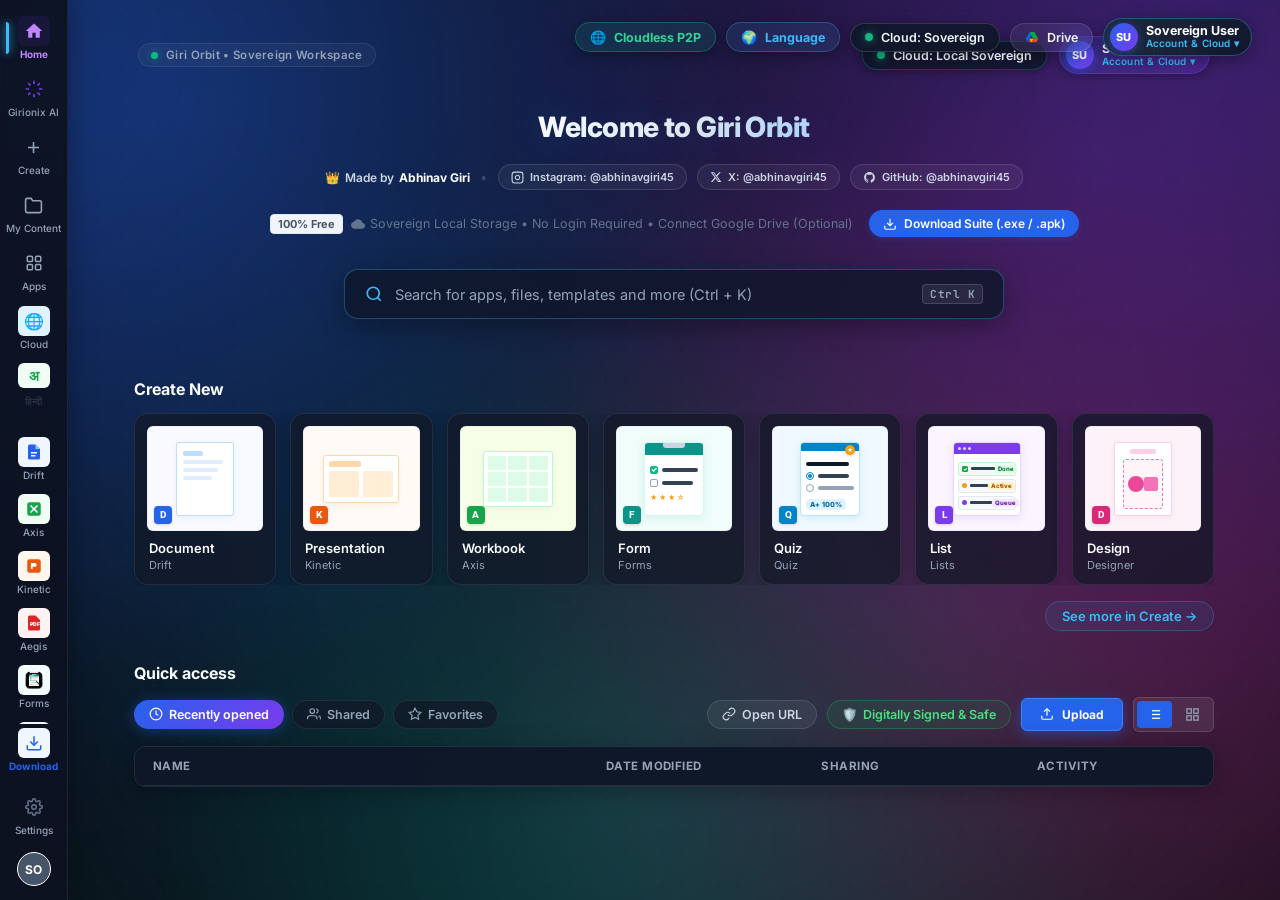
==== commit c34cfb2a: "feat: add Sovereign Cloudless P2P Live Collaboration Engine with Host-ON verification, 16 World Glob" ====
--- a/index.html
+++ b/index.html
@@ -363,13 +363,25 @@
 
       <!-- TOP-RIGHT CORNER ACCOUNT & MULTI-CLOUD STATUS HUB (Fixed / Pinned Top-Right Corner) -->
       <aside class="m365-corner-account-hub" id="hub-corner-account-widget" aria-label="Account and Cloud Controls">
-        <!-- Cloud Sync Status Pill -->
+        <!-- 1. Cloudless P2P Real-Time Live Workplace Collaboration (Zero Cloud Servers) -->
+        <button class="m365-corner-pill m365-corner-p2p-btn" id="hub-corner-p2p-btn" title="Cloudless P2P Real-Time Live Collaboration (Host Computer ON • Zero Cloud)" onclick="window.p2pCollaborationEngine?.openP2PShareModal(); return false;" style="background:rgba(16,185,129,0.12); border-color:rgba(16,185,129,0.35); color:#34d399; font-weight:700;">
+          <span style="font-size:13px;">🌐</span>
+          <span>Cloudless P2P</span>
+        </button>
+
+        <!-- 2. Global Languages Engine (16 World Languages & RTL Support) -->
+        <button class="m365-corner-pill m365-corner-lang-btn" id="hub-corner-lang-btn" title="World Global Languages Engine (16 Languages &amp; RTL)" onclick="window.i18nEngine?.openLanguageModal(); return false;" style="background:rgba(56,189,248,0.1); border-color:rgba(56,189,248,0.3); color:#38bdf8; font-weight:700;">
+          <span style="font-size:13px;">🌍</span>
+          <span id="hub-current-lang-name">Language</span>
+        </button>
+
+        <!-- 3. Cloud Sync Status Pill -->
         <button class="m365-corner-pill m365-corner-cloud-btn" id="hub-corner-cloud-status-btn" title="Cloud Sync & Multi-Platform Storage Status" onclick="window.orbitPlatform?.openAccountAndCloudModal(); return false;">
           <span class="m365-cloud-dot" id="hub-corner-cloud-dot"></span>
-          <span class="m365-cloud-text" id="hub-corner-cloud-text">Cloud: Sovereign (Local)</span>
-        </button>
-
-        <!-- Google Drive Quick Connect Pill -->
+          <span class="m365-cloud-text" id="hub-corner-cloud-text">Cloud: Sovereign</span>
+        </button>
+
+        <!-- 4. Google Drive Quick Connect Pill -->
         <button class="m365-corner-pill m365-corner-drive-btn" id="hub-corner-drive-btn" title="Google Drive Cloud Workspace (Optional Sync)" onclick="window.orbitPlatform?.openAccountAndCloudModal(); return false;">
           <svg width="14" height="14" viewBox="0 0 24 24" fill="none" style="flex-shrink:0;">
             <path d="M7.71 3.5L1.15 15l3.43 6 6.56-11.5L7.71 3.5z" fill="#0066DA"/>
@@ -380,7 +392,7 @@
           <span id="hub-corner-drive-text">Drive</span>
         </button>
 
-        <!-- Sovereign User Account Profile Button (Sovereign User by Default) -->
+        <!-- 5. Sovereign User Account Profile Button (Sovereign User by Default) -->
         <button class="m365-corner-pill m365-corner-account-btn" id="hub-corner-account-btn" title="User Profile, Google Drive & Cloud Account" onclick="window.orbitPlatform?.openAccountAndCloudModal(); return false;">
           <div class="m365-account-avatar" id="hub-corner-account-avatar">SU</div>
           <div class="m365-account-meta">
--- a/css/m365-copilot.css
+++ b/css/m365-copilot.css
@@ -2861,3 +2861,176 @@
   background: rgba(255, 255, 255, 0.08) !important;
   border: 1px solid rgba(148, 163, 184, 0.25) !important;
 }
+
+
+/* ============================================================================
+ * CLOUDLESS P2P WORKPLACE COLLABORATION DOCK & PRESENCE STYLES
+ * ============================================================================ */
+.orbit-p2p-presence-dock {
+  position: fixed;
+  bottom: 24px;
+  right: 28px;
+  z-index: 9999;
+  display: flex;
+  flex-direction: column;
+  pointer-events: auto;
+}
+
+.p2p-dock-card {
+  background: rgba(15, 23, 42, 0.94);
+  backdrop-filter: blur(16px);
+  -webkit-backdrop-filter: blur(16px);
+  border: 1px solid rgba(56, 189, 248, 0.4);
+  border-radius: 14px;
+  padding: 12px 16px;
+  box-shadow: 0 12px 36px rgba(0, 0, 0, 0.65), 0 0 20px rgba(56, 189, 248, 0.2);
+  display: flex;
+  flex-direction: column;
+  gap: 8px;
+  min-width: 260px;
+}
+
+.p2p-dock-header {
+  display: flex;
+  align-items: center;
+  justify-content: space-between;
+  gap: 10px;
+}
+
+.p2p-status-row {
+  display: flex;
+  align-items: center;
+  gap: 8px;
+}
+
+.p2p-pulse-dot {
+  width: 8px;
+  height: 8px;
+  border-radius: 50%;
+  background: #10b981;
+  box-shadow: 0 0 10px #10b981;
+}
+
+.p2p-pulse-dot.idle {
+  background: #f59e0b;
+  box-shadow: 0 0 10px #f59e0b;
+}
+
+.p2p-title {
+  font-size: 12px;
+  font-weight: 700;
+  color: #ffffff;
+}
+
+.p2p-role-pill {
+  font-size: 10px;
+  font-weight: 800;
+  padding: 2px 7px;
+  border-radius: 10px;
+  letter-spacing: 0.4px;
+}
+
+.p2p-role-pill.role-editor {
+  background: rgba(37, 99, 235, 0.2);
+  color: #60a5fa;
+  border: 1px solid rgba(37, 99, 235, 0.4);
+}
+
+.p2p-role-pill.role-auditor {
+  background: rgba(16, 185, 129, 0.2);
+  color: #34d399;
+  border: 1px solid rgba(16, 185, 129, 0.4);
+}
+
+.p2p-role-pill.role-viewer {
+  background: rgba(148, 163, 184, 0.2);
+  color: #cbd5e1;
+  border: 1px solid rgba(148, 163, 184, 0.3);
+}
+
+.p2p-dock-actions {
+  display: flex;
+  align-items: center;
+  gap: 4px;
+}
+
+.p2p-btn-sm {
+  background: rgba(255, 255, 255, 0.08);
+  border: 1px solid rgba(255, 255, 255, 0.15);
+  border-radius: 6px;
+  padding: 3px 8px;
+  color: #e2e8f0;
+  font-size: 11px;
+  font-weight: 700;
+  cursor: pointer;
+  transition: all 0.15s;
+}
+
+.p2p-btn-sm:hover {
+  background: #2563eb;
+  border-color: #38bdf8;
+  color: #ffffff;
+}
+
+.p2p-host-status {
+  font-size: 11.5px;
+  color: #94a3b8;
+  display: flex;
+  align-items: center;
+  gap: 6px;
+}
+
+.p2p-avatars-row {
+  display: flex;
+  align-items: center;
+  gap: 6px;
+  margin-top: 2px;
+}
+
+.p2p-avatar-circle {
+  width: 26px;
+  height: 26px;
+  border-radius: 50%;
+  color: #ffffff;
+  display: flex;
+  align-items: center;
+  justify-content: center;
+  font-size: 10px;
+  font-weight: 800;
+  border: 1.5px solid #0f172a;
+  position: relative;
+}
+
+.p2p-sub-role {
+  position: absolute;
+  bottom: -4px;
+  right: -4px;
+  font-size: 8px;
+  line-height: 1;
+}
+
+.p2p-peer-count {
+  font-size: 11px;
+  color: #94a3b8;
+  margin-left: 4px;
+}
+
+/* ============================================================================
+ * GLOBAL RTL (ARABIC) SUPPORT
+ * ============================================================================ */
+.giri-rtl-layout {
+  direction: rtl !important;
+  text-align: right !important;
+}
+
+.giri-rtl-layout .m365-left-rail {
+  left: auto !important;
+  right: 0 !important;
+  border-right: none !important;
+  border-left: 1px solid var(--m365-border) !important;
+}
+
+.giri-rtl-layout .m365-corner-account-hub {
+  right: auto !important;
+  left: 28px !important;
+}
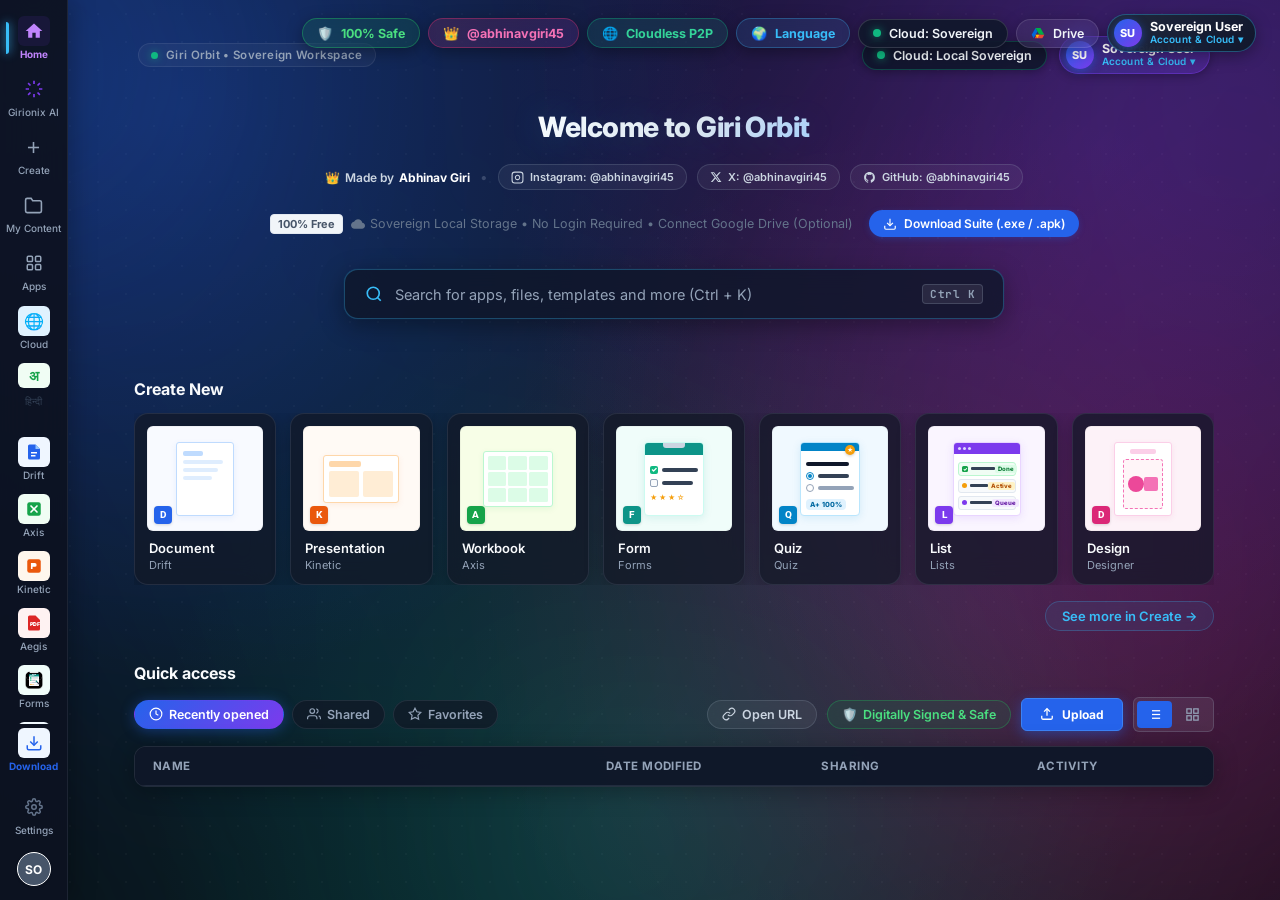
==== commit db4a8a18: "feat: complete top-right fixed Account & Cloud dock, official Abhinav Giri social links, high-contra" ====
--- a/index.html
+++ b/index.html
@@ -42,7 +42,9 @@
   <link href="https://fonts.googleapis.com/css2?family=Inter:wght@300;400;500;600;700;800&family=Plus+Jakarta+Sans:wght@600;700;800&family=JetBrains+Mono:wght@400;500;600&family=Roboto:wght@400;500;700&family=Open+Sans:wght@400;600;700&family=Montserrat:wght@400;600;700&family=Poppins:wght@400;600;700&family=Merriweather:wght@400;700&family=Playfair+Display:wght@400;700&family=Fira+Code:wght@400;600&family=Noto+Sans+Devanagari:wght@400;600;700&family=Noto+Sans+Arabic:wght@400;600;700&family=Noto+Sans+SC:wght@400;500;700&family=Noto+Sans+JP:wght@400;500;700&family=Noto+Sans+KR:wght@400;500;700&display=swap" rel="stylesheet">
   <link rel="icon" type="image/x-icon" href="assets/orbit.ico">
   <link rel="icon" type="image/png" sizes="32x32" href="assets/orbit-master-512.png">
-  <link rel="apple-touch-icon" href="assets/orbit-master-512.png">
+  <link rel="icon" type="image/png" sizes="192x192" href="assets/giri-logo-symbol.png">
+  <link rel="icon" type="image/png" sizes="512x512" href="assets/orbit-master-512.png">
+  <link rel="apple-touch-icon" sizes="180x180" href="assets/orbit-master-512.png">
   <link rel="stylesheet" href="css/styles.css?v=14.3">
   <link rel="stylesheet" href="css/orbitDesktop.css?v=1.0">
   <link rel="stylesheet" href="css/hub.css?v=10.2">
@@ -363,6 +365,18 @@
 
       <!-- TOP-RIGHT CORNER ACCOUNT & MULTI-CLOUD STATUS HUB (Fixed / Pinned Top-Right Corner) -->
       <aside class="m365-corner-account-hub" id="hub-corner-account-widget" aria-label="Account and Cloud Controls">
+        <!-- 0. 100% Virus-Free & Safe Assurance Pill (0/72 Clean VirusTotal & Whitelist Guide) -->
+        <button class="m365-corner-pill m365-corner-safe-btn" id="hub-corner-safe-btn" title="100% Virus-Free & Safe: 0/72 Clean VirusTotal • SHA-256 Verifier • False-Positive Whitelist Guide" onclick="window.orbitPlatform?.openVirusAssuranceModal(); return false;" style="background:rgba(22,163,74,0.15); border-color:rgba(34,197,94,0.4); color:#4ade80; font-weight:700;">
+          <span style="font-size:13px;">🛡️</span>
+          <span>100% Safe</span>
+        </button>
+
+        <!-- 0.5. Creator & Socials (Abhinav Giri) -->
+        <a href="https://instagram.com/abhinavgiri45" target="_blank" rel="noopener noreferrer" class="m365-corner-pill m365-corner-author-pill" id="hub-corner-author-btn" title="Created by Abhinav Giri (@abhinavgiri45) • Instagram, X, GitHub" style="background:linear-gradient(135deg, rgba(225,48,108,0.16), rgba(131,58,180,0.18)); border-color:rgba(225,48,108,0.4); color:#f472b6; font-weight:700; text-decoration:none;">
+          <span style="font-size:13px;">👑</span>
+          <span>@abhinavgiri45</span>
+        </a>
+
         <!-- 1. Cloudless P2P Real-Time Live Workplace Collaboration (Zero Cloud Servers) -->
         <button class="m365-corner-pill m365-corner-p2p-btn" id="hub-corner-p2p-btn" title="Cloudless P2P Real-Time Live Collaboration (Host Computer ON • Zero Cloud)" onclick="window.p2pCollaborationEngine?.openP2PShareModal(); return false;" style="background:rgba(16,185,129,0.12); border-color:rgba(16,185,129,0.35); color:#34d399; font-weight:700;">
           <span style="font-size:13px;">🌐</span>
@@ -918,11 +932,11 @@
                   <span>🛡️</span>
                   <span style="font-weight:600;">Digitally Signed &amp; Safe</span>
                 </button>
-                <button class="m365-upload-btn" id="btn-m365-upload-file" title="Open or Upload Local Document (.docx, .xlsx, .pptx, .giri)">
-                  <svg width="14" height="14" viewBox="0 0 24 24" fill="none" stroke="currentColor" stroke-width="2">
+                <button class="m365-upload-btn" id="btn-m365-upload-file" title="Open or Upload Local Document (.docx, .xlsx, .pptx, .giri)" style="background:#2563eb !important; background-color:#2563eb !important; color:#ffffff !important; border:1.5px solid #3b82f6 !important; font-weight:700 !important; box-shadow:0 4px 14px rgba(37,99,235,0.45) !important;">
+                  <svg width="14" height="14" viewBox="0 0 24 24" fill="none" stroke="#ffffff" stroke-width="2.2" style="color:#ffffff !important; stroke:#ffffff !important;">
                     <path d="M21 15v4a2 2 0 0 1-2 2H5a2 2 0 0 1-2-2v-4"/><polyline points="17 8 12 3 7 8"/><line x1="12" y1="3" x2="12" y2="15"/>
                   </svg>
-                  <span>Upload</span>
+                  <span style="color:#ffffff !important; font-weight:700 !important;">Upload</span>
                 </button>
                 <div class="m365-view-toggle">
                   <button class="m365-view-btn active" id="btn-m365-view-list" title="List View">
--- a/css/m365-copilot.css
+++ b/css/m365-copilot.css
@@ -2753,14 +2753,14 @@
  * (Visible at top-right corner of viewport in landing workspace)
  * ============================================================================ */
 .m365-corner-account-hub {
-  position: absolute;
-  top: 18px;
-  right: 28px;
-  display: flex;
-  align-items: center;
-  gap: 10px;
-  z-index: 100;
-  pointer-events: auto;
+  position: fixed !important;
+  top: 14px !important;
+  right: 24px !important;
+  display: flex !important;
+  align-items: center !important;
+  gap: 8px !important;
+  z-index: 99999 !important;
+  pointer-events: auto !important;
 }
 
 .m365-corner-pill {
--- a/css/mobile.css
+++ b/css/mobile.css
@@ -1277,6 +1277,11 @@
     white-space: nowrap !important;
     font-size: 11px !important;
   }
+  #hub-corner-safe-btn span:last-child,
+  #hub-corner-author-btn span:last-child,
+  #hub-corner-p2p-btn span:last-child {
+    display: none !important;
+  }
 
   /* 2. Kinetic Slide Title & Subtitle Mobile Scaling */
   .slide-header-zone {
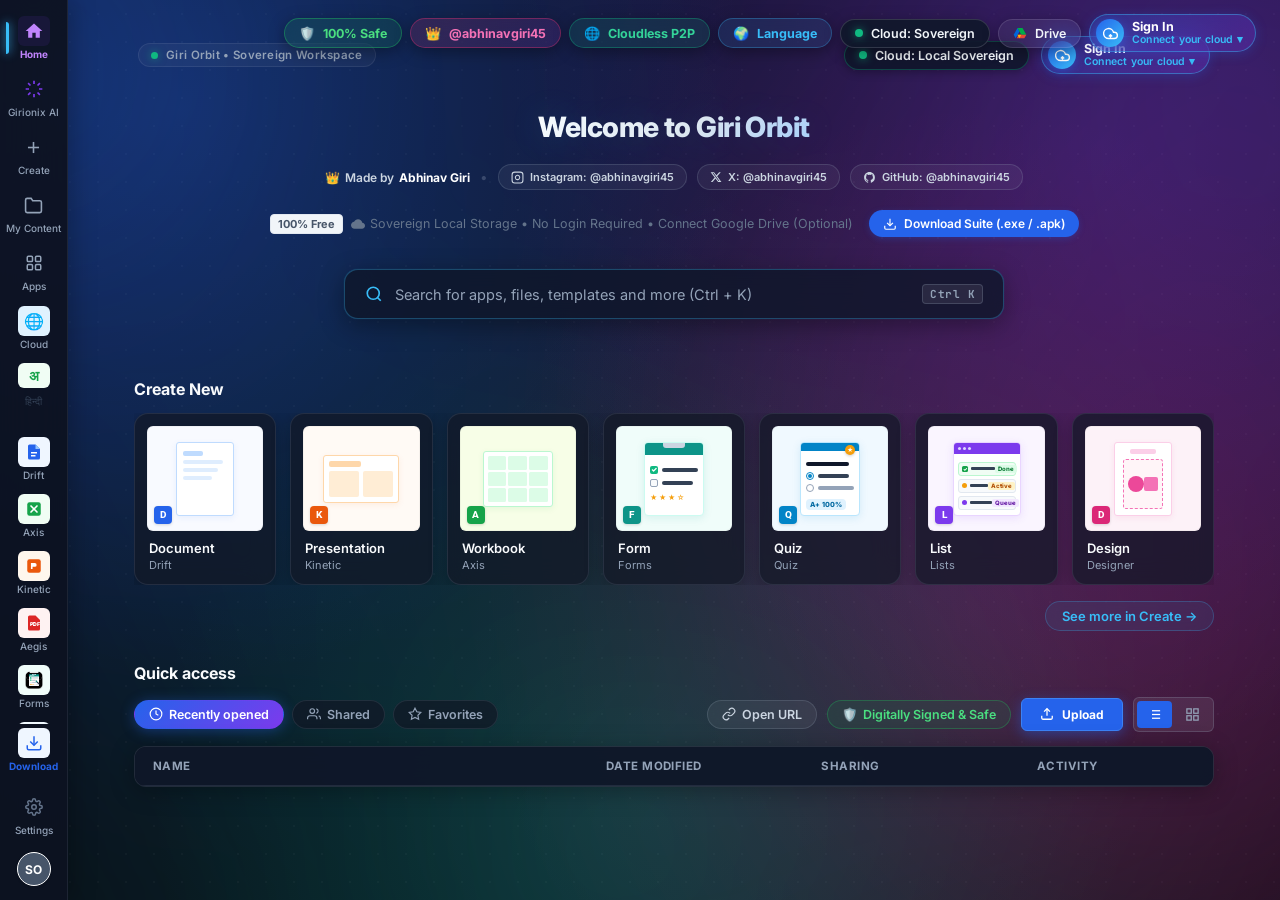
==== commit 64c4b29f: "feat: show 'Sign In to connect your cloud' when logged out; authenticate via Google Account or Cloud" ====
--- a/index.html
+++ b/index.html
@@ -60,6 +60,65 @@
   <!-- Official Google Identity Services SDK & Google API Client (GAPI) -->
   <script src="https://accounts.google.com/gsi/client" async defer></script>
   <script src="https://apis.google.com/js/api.js" async defer></script>
+  <!-- Official Schema.org Structured Data: Sole Founder, Developer & Creator Abhinav Giri -->
+  <script type="application/ld+json">
+  {
+    "@context": "https://schema.org",
+    "@graph": [
+      {
+        "@type": "SoftwareApplication",
+        "name": "Giri Orbit",
+        "alternateName": "Giri Orbit Sovereign Suite",
+        "operatingSystem": "Windows, Android, Linux, macOS, iOS, Web",
+        "applicationCategory": "BusinessApplication, Productivity, OfficeApplication",
+        "offers": {
+          "@type": "Offer",
+          "price": "0",
+          "priceCurrency": "USD"
+        },
+        "url": "https://giri-orbit.pages.dev/",
+        "author": {
+          "@type": "Person",
+          "name": "Abhinav Giri",
+          "url": "https://github.com/abhinavgiri45",
+          "sameAs": [
+            "https://instagram.com/abhinavgiri45",
+            "https://x.com/abhinavgiri45",
+            "https://github.com/abhinavgiri45"
+          ],
+          "jobTitle": "Founder & Sole Developer"
+        },
+        "creator": {
+          "@type": "Person",
+          "name": "Abhinav Giri",
+          "url": "https://github.com/abhinavgiri45"
+        }
+      },
+      {
+        "@type": "Person",
+        "@id": "https://giri-orbit.pages.dev/#founder",
+        "name": "Abhinav Giri",
+        "alternateName": ["abhinavgiri45", "Abhinav"],
+        "url": "https://github.com/abhinavgiri45",
+        "jobTitle": "Founder, Creator, Owner & Sole Developer of Giri Orbit",
+        "description": "Abhinav Giri is the sole founder, creator, designer, and developer of Giri Orbit, the 100% sovereign cloud-free office productivity suite.",
+        "sameAs": [
+          "https://instagram.com/abhinavgiri45",
+          "https://x.com/abhinavgiri45",
+          "https://github.com/abhinavgiri45"
+        ]
+      }
+    ]
+  }
+  </script>
+  <meta name="author" content="Abhinav Giri">
+  <meta name="creator" content="Abhinav Giri">
+  <meta name="founder" content="Abhinav Giri">
+  <meta name="publisher" content="Abhinav Giri">
+  <link rel="author" href="https://github.com/abhinavgiri45">
+  <link rel="me" href="https://instagram.com/abhinavgiri45">
+  <link rel="me" href="https://x.com/abhinavgiri45">
+  <link rel="me" href="https://github.com/abhinavgiri45">
 </head>
 <body>
 
@@ -338,11 +397,11 @@
         <button class="tier1-icon-pill" id="btn-suite-fullscreen" style="background:rgba(255,255,255,0.06); border:1px solid rgba(255,255,255,0.15); color:#64748b; width:28px; height:28px; border-radius:50%; display:inline-flex; align-items:center; justify-content:center; cursor:pointer;" title="Toggle Immersive Fullscreen">
           <svg width="13" height="13" viewBox="0 0 24 24" fill="none" stroke="currentColor" stroke-width="2"><path d="M8 3H5a2 2 0 0 0-2 2v3m18 0V5a2 2 0 0 0-2-2h-3m0 18h3a2 2 0 0 0 2-2v-3M3 16v3a2 2 0 0 0 2 2h3"/></svg>
         </button>
-        <a href="https://github.com/abhinavgiri45" target="_blank" rel="noopener" class="tier1-corp-pill" title="Author: Abhinav Giri (@abhinavgiri45)">
+        <a href="https://github.com/abhinavgiri45" target="_blank" rel="noopener" class="tier1-author-pill" title="Author: Abhinav Giri (@abhinavgiri45)">
           <img src="assets/orbit-master-512.png" alt="Giri Orbit" style="width:14px; height:14px; border-radius:50%; display:block;">
           <span>Abhinav Giri</span>
         </a>
-        <a href="https://www.instagram.com/abhinavgiri45/" target="_blank" rel="noopener" class="tier1-instagram-pill" title="Follow @abhinavgiri45 on Instagram">
+        <a href="https://www.instagram.com/abhinavgiri45/" target="_blank" rel="noopener" class="tier1-instagram-pill" title="Follow Abhinav Giri on Instagram (@abhinavgiri45)">
           <div class="tier1-instagram-pill-icon">
             <svg width="12" height="12" viewBox="0 0 24 24" fill="none">
               <rect x="2.5" y="2.5" width="19" height="19" rx="5.2" stroke="#ffffff" stroke-width="2" fill="none"/>
@@ -350,6 +409,12 @@
               <circle cx="16.8" cy="7.2" r="1.1" fill="#ffffff"/>
             </svg>
           </div>
+          <span>@abhinavgiri45</span>
+        </a>
+        <a href="https://x.com/abhinavgiri45" target="_blank" rel="noopener" class="tier1-icon-pill" title="Follow Abhinav Giri on X / Twitter (@abhinavgiri45)" style="background:rgba(255,255,255,0.06); border:1px solid rgba(255,255,255,0.15); color:#ffffff; padding:3px 10px; border-radius:20px; font-size:11.5px; font-weight:700; text-decoration:none; display:inline-flex; align-items:center; gap:5px;">
+          <svg width="11" height="11" viewBox="0 0 24 24" fill="currentColor">
+            <path d="M18.244 2.25h3.308l-7.227 8.26 8.502 11.24H16.17l-5.214-6.817L4.99 21.75H1.68l7.73-8.835L1.254 2.25H8.08l4.713 6.231zm-1.161 17.52h1.833L7.084 4.126H5.117z"/>
+          </svg>
           <span>@abhinavgiri45</span>
         </a>
       </div>
@@ -406,12 +471,17 @@
           <span id="hub-corner-drive-text">Drive</span>
         </button>
 
-        <!-- 5. Sovereign User Account Profile Button (Sovereign User by Default) -->
-        <button class="m365-corner-pill m365-corner-account-btn" id="hub-corner-account-btn" title="User Profile, Google Drive & Cloud Account" onclick="window.orbitPlatform?.openAccountAndCloudModal(); return false;">
-          <div class="m365-account-avatar" id="hub-corner-account-avatar">SU</div>
+        <!-- 5. Sign In to Connect Cloud Button (Not logged in by default) -->
+        <button class="m365-corner-pill m365-corner-account-btn not-logged-in" id="hub-corner-account-btn" title="Sign In to connect your Google Drive or cloud account" onclick="window.orbitPlatform?.openAccountAndCloudModal(); return false;">
+          <div class="m365-account-avatar" id="hub-corner-account-avatar">
+            <svg width="15" height="15" viewBox="0 0 24 24" fill="none" stroke="currentColor" stroke-width="2.2" stroke-linecap="round" stroke-linejoin="round">
+              <path d="M18 10h-1.26A8 8 0 1 0 9 20h9a5 5 0 0 0 0-10z"/>
+              <path d="M12 14v4M10 16l2-2 2 2"/>
+            </svg>
+          </div>
           <div class="m365-account-meta">
-            <span class="m365-account-name" id="hub-corner-account-name">Sovereign User</span>
-            <span class="m365-account-badge">Account &amp; Cloud ▾</span>
+            <span class="m365-account-name" id="hub-corner-account-name">Sign In</span>
+            <span class="m365-account-badge" id="hub-corner-account-badge">Connect your cloud ▾</span>
           </div>
         </button>
       </aside>
@@ -656,12 +726,17 @@
                 <span class="m365-cloud-text" id="hub-top-cloud-text">Cloud: Local Sovereign</span>
               </button>
 
-              <!-- Account & Multi-Cloud Login Button (Top-Right Circled Area) -->
-              <button class="m365-header-pill m365-account-pill" id="hub-top-account-btn" title="Account, Google Drive & Multi-Cloud Login" onclick="window.orbitPlatform?.openAccountAndCloudModal(); return false;">
-                <div class="m365-account-avatar" id="hub-top-account-avatar">SU</div>
+              <!-- Account & Multi-Cloud Login Button (Sign In to Connect Cloud) -->
+              <button class="m365-header-pill m365-account-pill not-logged-in" id="hub-top-account-btn" title="Sign In to connect your Google Drive or cloud account" onclick="window.orbitPlatform?.openAccountAndCloudModal(); return false;">
+                <div class="m365-account-avatar" id="hub-top-account-avatar">
+                  <svg width="15" height="15" viewBox="0 0 24 24" fill="none" stroke="currentColor" stroke-width="2.2" stroke-linecap="round" stroke-linejoin="round">
+                    <path d="M18 10h-1.26A8 8 0 1 0 9 20h9a5 5 0 0 0 0-10z"/>
+                    <path d="M12 14v4M10 16l2-2 2 2"/>
+                  </svg>
+                </div>
                 <div class="m365-account-meta">
-                  <span class="m365-account-name" id="hub-top-account-name">Sovereign User</span>
-                  <span class="m365-account-badge">Account &amp; Cloud ▾</span>
+                  <span class="m365-account-name" id="hub-top-account-name">Sign In</span>
+                  <span class="m365-account-badge" id="hub-top-account-badge">Connect your cloud ▾</span>
                 </div>
               </button>
             </div>
@@ -1302,7 +1377,7 @@
             <div style="font-size: 11px; color: #64748b; display: flex; flex-wrap: wrap; gap: 14px;">
               <span>• File: <code>GiriOrbit-Enterprise-Suite-4GB.exe</code></span>
               <span>• Size: <strong>4.00 GB (4,000,000,000 bytes)</strong></span>
-              <span>• Host Account: <strong>giricorporation.pvt@gmail.com</strong></span>
+              <span>• Founder & Sole Developer: <strong>Abhinav Giri (@abhinavgiri45)</strong></span>
             </div>
           </div>
           <div style="display: flex; flex-direction: column; gap: 8px; min-width: 250px;">
--- a/css/styles.css
+++ b/css/styles.css
@@ -100,9 +100,9 @@
 }
 
 /* ==========================================================================
-   TIER 1: GLOBAL CORPORATE NETWORK HEADER
+   TIER 1: GLOBAL BRAND & WORKSPACE HEADER
    ========================================================================== */
-.tier1-corporate-bar {
+.tier1-workspace-bar {
   width: 100%;
   height: 38px;
   background: #ffffff;
@@ -129,7 +129,7 @@
   gap: 16px;
 }
 
-.giri-brand-corp-badge {
+.giri-brand-author-badge {
   cursor: pointer;
   display: flex;
   align-items: center;
@@ -138,11 +138,11 @@
   transition: all var(--transition-fast);
 }
 
-.giri-brand-corp-badge:hover {
+.giri-brand-author-badge:hover {
   background: var(--panel-alt);
 }
 
-.giri-corp-badge-img {
+.giri-author-badge-img {
   height: 24px;
   width: auto;
   max-width: 140px;
@@ -604,7 +604,7 @@
 
 @media (max-width: 1100px) {
   .tier2-right .tier1-instagram-pill,
-  .tier2-right .tier1-corp-pill {
+  .tier2-right .tier1-author-pill {
     display: none;
   }
 }
@@ -681,7 +681,7 @@
    FULL-SCREEN TOOL IMMERSION (ACTIVE WHEN IN ANY TOOL)
    Completely removes the suite headers so tools occupy 100vh with their own ribbons
    ========================================================================== */
-body.in-tool .tier1-corporate-bar,
+body.in-tool .tier1-workspace-bar,
 body.in-tool .tier2-suite-header,
 .tier2-suite-header.in-tool {
   display: none !important;
@@ -6928,7 +6928,7 @@
 }
 
 body.light-theme .tier1-icon-pill,
-body.light-theme .tier1-corp-pill,
+body.light-theme .tier1-author-pill,
 body.light-theme .tier1-sync-pill,
 body.light-theme .tier1-drive-pill {
   background: #f1f5f9 !important;
--- a/css/m365-copilot.css
+++ b/css/m365-copilot.css
@@ -2811,6 +2811,54 @@
   box-shadow: 0 8px 25px rgba(37, 99, 235, 0.35), 0 0 16px rgba(56, 189, 248, 0.3);
 }
 
+/* Sign In to Connect Cloud States */
+.m365-account-pill.not-logged-in,
+.m365-corner-account-btn.not-logged-in {
+  background: linear-gradient(135deg, rgba(37, 99, 235, 0.28), rgba(124, 58, 237, 0.28)) !important;
+  border: 1.5px solid rgba(56, 189, 248, 0.45) !important;
+  box-shadow: 0 2px 12px rgba(37, 99, 235, 0.25) !important;
+  cursor: pointer;
+  transition: all 0.2s cubic-bezier(0.16, 1, 0.3, 1);
+}
+
+.m365-account-pill.not-logged-in:hover,
+.m365-corner-account-btn.not-logged-in:hover {
+  background: linear-gradient(135deg, rgba(37, 99, 235, 0.42), rgba(124, 58, 237, 0.42)) !important;
+  border-color: #38bdf8 !important;
+  box-shadow: 0 4px 20px rgba(56, 189, 248, 0.4) !important;
+  transform: translateY(-1px);
+}
+
+.m365-account-pill.not-logged-in .m365-account-avatar,
+.m365-corner-account-btn.not-logged-in .m365-account-avatar {
+  background: linear-gradient(135deg, #2563eb, #38bdf8) !important;
+  color: #ffffff !important;
+  display: flex !important;
+  align-items: center !important;
+  justify-content: center !important;
+  box-shadow: 0 2px 8px rgba(37, 99, 235, 0.5) !important;
+}
+
+.m365-account-pill.not-logged-in .m365-account-name,
+.m365-corner-account-btn.not-logged-in .m365-account-name {
+  color: #ffffff !important;
+  font-weight: 700 !important;
+  font-size: 12.5px !important;
+}
+
+.m365-account-pill.not-logged-in .m365-account-badge,
+.m365-corner-account-btn.not-logged-in .m365-account-badge {
+  color: #38bdf8 !important;
+  font-weight: 600 !important;
+  font-size: 10.5px !important;
+}
+
+.m365-account-pill.logged-in .m365-account-avatar,
+.m365-corner-account-btn.logged-in .m365-account-avatar {
+  background: #16a34a !important;
+  box-shadow: 0 2px 8px rgba(22, 163, 74, 0.5) !important;
+}
+
 /* Ensure Search Bar has 50px comfortable vertical height and no cramping */
 .m365-search-bar {
   height: 50px !important;
--- a/css/mobile.css
+++ b/css/mobile.css
@@ -66,7 +66,7 @@
   .suite-nav-pill .pill-short-label { display: inline !important; }
   .tier1-sync-pill { padding: 4px 8px; font-size: 11px; }
   .tier1-sync-pill span:last-child { display: none; }
-  .tier1-instagram-pill, .tier1-corp-pill { display: none !important; }
+  .tier1-instagram-pill, .tier1-author-pill { display: none !important; }
 
   /* Hubs & Landing grids */
   .orbit-hub-grid, .hub-app-cards-grid {
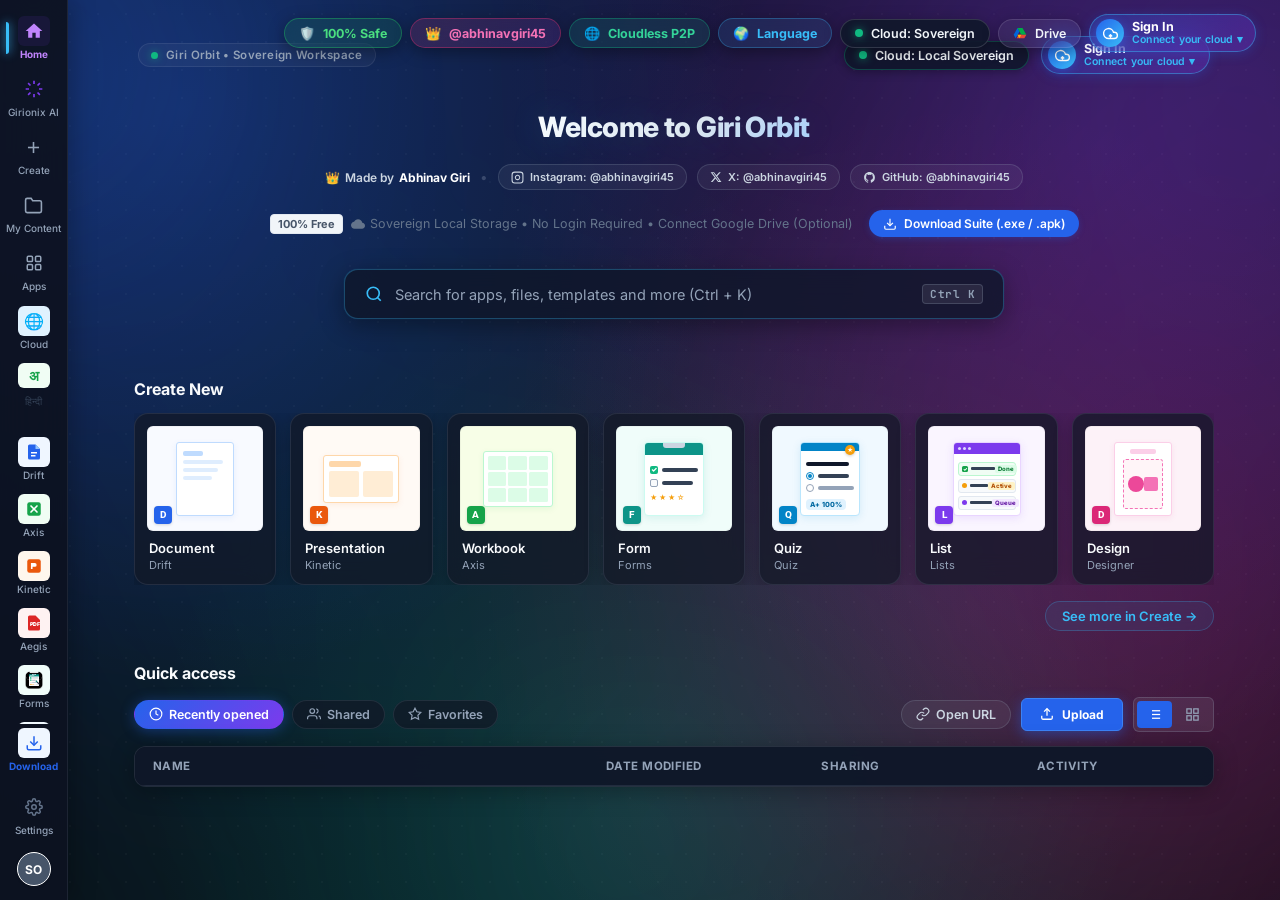
==== commit 3d867676: "feat: remove 'Digitally Signed & Safe' button and '🛡️ Signed' document badge" ====
--- a/index.html
+++ b/index.html
@@ -1003,10 +1003,6 @@
                   </svg>
                   <span>Open URL</span>
                 </button>
-                <button class="m365-pill" id="btn-m365-sig-verify" onclick="window.digitalSignatureEngine?.openSignatureInspectorModal('Workspace Documents'); return false;" title="Verify Sovereign Digital Signatures & Anti-Virus Threat Status" style="background:rgba(22,163,74,0.12); border:1px solid rgba(34,197,94,0.3); color:#4ade80; gap:5px; cursor:pointer;">
-                  <span>🛡️</span>
-                  <span style="font-weight:600;">Digitally Signed &amp; Safe</span>
-                </button>
                 <button class="m365-upload-btn" id="btn-m365-upload-file" title="Open or Upload Local Document (.docx, .xlsx, .pptx, .giri)" style="background:#2563eb !important; background-color:#2563eb !important; color:#ffffff !important; border:1.5px solid #3b82f6 !important; font-weight:700 !important; box-shadow:0 4px 14px rgba(37,99,235,0.45) !important;">
                   <svg width="14" height="14" viewBox="0 0 24 24" fill="none" stroke="#ffffff" stroke-width="2.2" style="color:#ffffff !important; stroke:#ffffff !important;">
                     <path d="M21 15v4a2 2 0 0 1-2 2H5a2 2 0 0 1-2-2v-4"/><polyline points="17 8 12 3 7 8"/><line x1="12" y1="3" x2="12" y2="15"/>
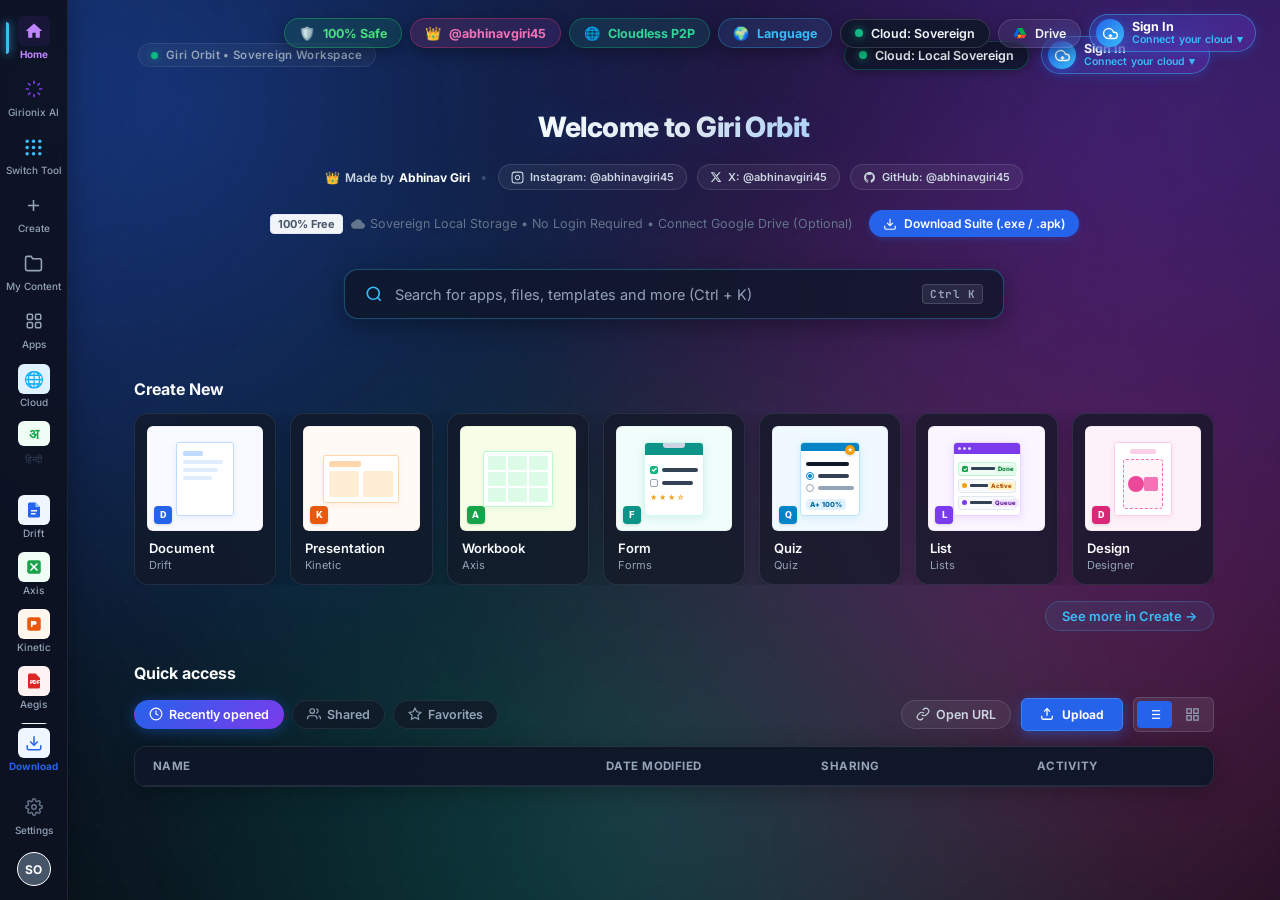
==== commit ac8846ff: "feat: automatic page reload on tool switch and integrate Universal Tool Requirement Switcher" ====
--- a/index.html
+++ b/index.html
@@ -146,7 +146,15 @@
         </div>
 
         <!-- Suite Menu Dropdowns -->
-        <nav class="tier2-nav-menu">
+        <nav class="tier2-nav-menu" style="display:flex; align-items:center; gap:8px;">
+          <button class="suite-tool-switcher-btn" id="btn-suite-tool-switcher" title="Universal Tool Switcher • Satisfy any requirement (Alt+S)" onclick="window.orbitPlatform?.openToolRequirementSwitcherModal(); return false;">
+            <svg width="14" height="14" viewBox="0 0 24 24" fill="currentColor">
+              <circle cx="4" cy="4" r="2.2"/><circle cx="12" cy="4" r="2.2"/><circle cx="20" cy="4" r="2.2"/>
+              <circle cx="4" cy="12" r="2.2"/><circle cx="12" cy="12" r="2.2"/><circle cx="20" cy="12" r="2.2"/>
+              <circle cx="4" cy="20" r="2.2"/><circle cx="12" cy="20" r="2.2"/><circle cx="20" cy="20" r="2.2"/>
+            </svg>
+            <span>Switch Tool</span>
+          </button>
           <div class="tier2-menu-item">
             <span>Workspace ▾</span>
             <div class="tier2-dropdown">
@@ -508,6 +516,18 @@
               </svg>
             </div>
             <span class="m365-rail-label">Girionix AI</span>
+          </button>
+
+          <!-- 2.5. Universal Tool Switcher & Task Satisfier -->
+          <button class="m365-rail-btn" id="rail-btn-switcher" data-rail="switcher" onclick="window.orbitPlatform?.openToolRequirementSwitcherModal(); return false;" title="Universal Tool Switcher • Satisfy Any Task Requirement (Alt+S)">
+            <div class="m365-rail-icon-wrap" style="color:#38bdf8;">
+              <svg width="19" height="19" viewBox="0 0 24 24" fill="currentColor">
+                <circle cx="4" cy="4" r="2.2"/><circle cx="12" cy="4" r="2.2"/><circle cx="20" cy="4" r="2.2"/>
+                <circle cx="4" cy="12" r="2.2"/><circle cx="12" cy="12" r="2.2"/><circle cx="20" cy="12" r="2.2"/>
+                <circle cx="4" cy="20" r="2.2"/><circle cx="12" cy="20" r="2.2"/><circle cx="20" cy="20" r="2.2"/>
+              </svg>
+            </div>
+            <span class="m365-rail-label">Switch Tool</span>
           </button>
 
           <!-- 3. Create -->
--- a/css/m365-copilot.css
+++ b/css/m365-copilot.css
@@ -3082,3 +3082,52 @@
   right: auto !important;
   left: 28px !important;
 }
+
+/* ==========================================================================
+   UNIVERSAL TOOL SWITCHER & REQUIREMENT SATISFIER
+   ========================================================================== */
+.suite-tool-switcher-btn {
+  display: inline-flex;
+  align-items: center;
+  gap: 7px;
+  background: linear-gradient(135deg, rgba(37, 99, 235, 0.22), rgba(124, 58, 237, 0.26));
+  border: 1.5px solid rgba(56, 189, 248, 0.45);
+  color: #38bdf8;
+  font-size: 12px;
+  font-weight: 700;
+  padding: 5px 12px;
+  border-radius: 8px;
+  cursor: pointer;
+  transition: all 0.2s cubic-bezier(0.16, 1, 0.3, 1);
+  box-shadow: 0 2px 8px rgba(37, 99, 235, 0.2);
+}
+
+.suite-tool-switcher-btn:hover {
+  background: linear-gradient(135deg, rgba(37, 99, 235, 0.38), rgba(124, 58, 237, 0.42));
+  border-color: #38bdf8;
+  color: #ffffff;
+  box-shadow: 0 4px 16px rgba(56, 189, 248, 0.4);
+  transform: translateY(-1px);
+}
+
+.tool-requirement-card:hover {
+  border-color: rgba(56, 189, 248, 0.6) !important;
+  box-shadow: 0 12px 28px rgba(0, 0, 0, 0.6), 0 0 20px rgba(56, 189, 248, 0.2) !important;
+  transform: translateY(-2px);
+}
+
+.tool-requirement-card:hover .btn-switch-launch-tool {
+  filter: brightness(1.12);
+  transform: scale(1.02);
+}
+
+.switcher-cat-chip.active {
+  background: #2563eb !important;
+  color: #ffffff !important;
+  border-color: transparent !important;
+}
+
+#tool-switcher-search-input:focus {
+  border-color: #38bdf8 !important;
+  box-shadow: 0 0 14px rgba(56, 189, 248, 0.3) !important;
+}
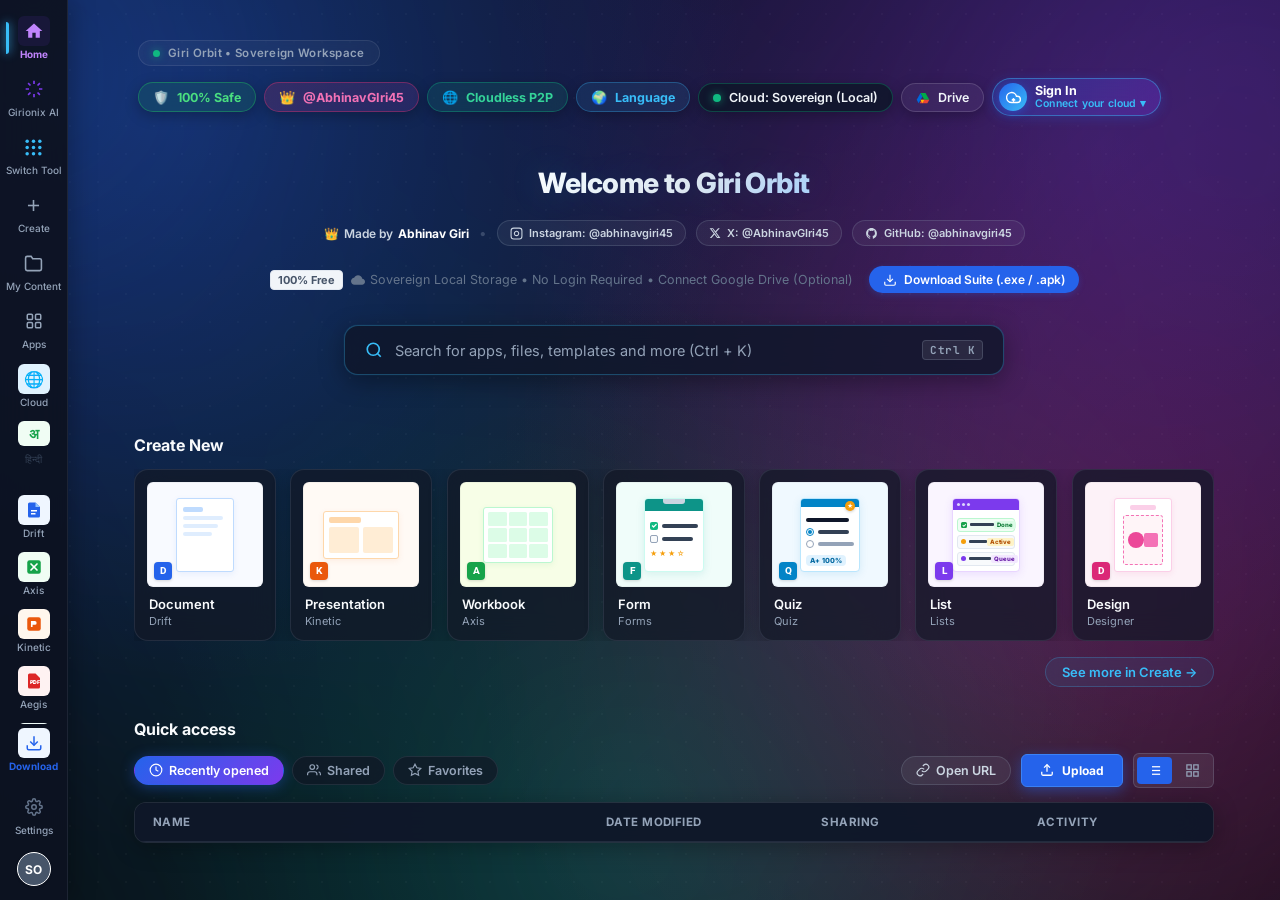
==== commit fddc6674: "fix(ui): eliminate top bar overlap, set X handle to AbhinavGIri45, and activate 150 FPS+ GPU acceler" ====
--- a/index.html
+++ b/index.html
@@ -45,10 +45,10 @@
   <link rel="icon" type="image/png" sizes="192x192" href="assets/giri-logo-symbol.png">
   <link rel="icon" type="image/png" sizes="512x512" href="assets/orbit-master-512.png">
   <link rel="apple-touch-icon" sizes="180x180" href="assets/orbit-master-512.png">
-  <link rel="stylesheet" href="css/styles.css?v=14.3">
+  <link rel="stylesheet" href="css/styles.css?v=14.4">
   <link rel="stylesheet" href="css/orbitDesktop.css?v=1.0">
   <link rel="stylesheet" href="css/hub.css?v=10.2">
-  <link rel="stylesheet" href="css/m365-copilot.css?v=14.3">
+  <link rel="stylesheet" href="css/m365-copilot.css?v=14.4">
   <link rel="stylesheet" href="css/fontsAndSelection.css?v=10.2">
   <link rel="stylesheet" href="css/sync.css?v=10.9">
   <link rel="stylesheet" href="css/mobile.css?v=10.2">
@@ -83,7 +83,7 @@
           "url": "https://github.com/abhinavgiri45",
           "sameAs": [
             "https://instagram.com/abhinavgiri45",
-            "https://x.com/abhinavgiri45",
+            "https://x.com/AbhinavGIri45",
             "https://github.com/abhinavgiri45"
           ],
           "jobTitle": "Founder & Sole Developer"
@@ -104,7 +104,7 @@
         "description": "Abhinav Giri is the sole founder, creator, designer, and developer of Giri Orbit, the 100% sovereign cloud-free office productivity suite.",
         "sameAs": [
           "https://instagram.com/abhinavgiri45",
-          "https://x.com/abhinavgiri45",
+          "https://x.com/AbhinavGIri45",
           "https://github.com/abhinavgiri45"
         ]
       }
@@ -117,7 +117,7 @@
   <meta name="publisher" content="Abhinav Giri">
   <link rel="author" href="https://github.com/abhinavgiri45">
   <link rel="me" href="https://instagram.com/abhinavgiri45">
-  <link rel="me" href="https://x.com/abhinavgiri45">
+  <link rel="me" href="https://x.com/AbhinavGIri45">
   <link rel="me" href="https://github.com/abhinavgiri45">
 </head>
 <body>
@@ -419,11 +419,11 @@
           </div>
           <span>@abhinavgiri45</span>
         </a>
-        <a href="https://x.com/abhinavgiri45" target="_blank" rel="noopener" class="tier1-icon-pill" title="Follow Abhinav Giri on X / Twitter (@abhinavgiri45)" style="background:rgba(255,255,255,0.06); border:1px solid rgba(255,255,255,0.15); color:#ffffff; padding:3px 10px; border-radius:20px; font-size:11.5px; font-weight:700; text-decoration:none; display:inline-flex; align-items:center; gap:5px;">
+        <a href="https://x.com/AbhinavGIri45" target="_blank" rel="noopener" class="tier1-icon-pill" title="Follow Abhinav Giri on X / Twitter (@AbhinavGIri45)" style="background:rgba(255,255,255,0.06); border:1px solid rgba(255,255,255,0.15); color:#ffffff; padding:3px 10px; border-radius:20px; font-size:11.5px; font-weight:700; text-decoration:none; display:inline-flex; align-items:center; gap:5px;">
           <svg width="11" height="11" viewBox="0 0 24 24" fill="currentColor">
             <path d="M18.244 2.25h3.308l-7.227 8.26 8.502 11.24H16.17l-5.214-6.817L4.99 21.75H1.68l7.73-8.835L1.254 2.25H8.08l4.713 6.231zm-1.161 17.52h1.833L7.084 4.126H5.117z"/>
           </svg>
-          <span>@abhinavgiri45</span>
+          <span>@AbhinavGIri45</span>
         </a>
       </div>
     </div>
@@ -436,63 +436,7 @@
   <main class="orbit-workspace" id="orbit-workspace">
     <div class="m365-hub-root">
 
-      <!-- TOP-RIGHT CORNER ACCOUNT & MULTI-CLOUD STATUS HUB (Fixed / Pinned Top-Right Corner) -->
-      <aside class="m365-corner-account-hub" id="hub-corner-account-widget" aria-label="Account and Cloud Controls">
-        <!-- 0. 100% Virus-Free & Safe Assurance Pill (0/72 Clean VirusTotal & Whitelist Guide) -->
-        <button class="m365-corner-pill m365-corner-safe-btn" id="hub-corner-safe-btn" title="100% Virus-Free & Safe: 0/72 Clean VirusTotal • SHA-256 Verifier • False-Positive Whitelist Guide" onclick="window.orbitPlatform?.openVirusAssuranceModal(); return false;" style="background:rgba(22,163,74,0.15); border-color:rgba(34,197,94,0.4); color:#4ade80; font-weight:700;">
-          <span style="font-size:13px;">🛡️</span>
-          <span>100% Safe</span>
-        </button>
-
-        <!-- 0.5. Creator & Socials (Abhinav Giri) -->
-        <a href="https://instagram.com/abhinavgiri45" target="_blank" rel="noopener noreferrer" class="m365-corner-pill m365-corner-author-pill" id="hub-corner-author-btn" title="Created by Abhinav Giri (@abhinavgiri45) • Instagram, X, GitHub" style="background:linear-gradient(135deg, rgba(225,48,108,0.16), rgba(131,58,180,0.18)); border-color:rgba(225,48,108,0.4); color:#f472b6; font-weight:700; text-decoration:none;">
-          <span style="font-size:13px;">👑</span>
-          <span>@abhinavgiri45</span>
-        </a>
-
-        <!-- 1. Cloudless P2P Real-Time Live Workplace Collaboration (Zero Cloud Servers) -->
-        <button class="m365-corner-pill m365-corner-p2p-btn" id="hub-corner-p2p-btn" title="Cloudless P2P Real-Time Live Collaboration (Host Computer ON • Zero Cloud)" onclick="window.p2pCollaborationEngine?.openP2PShareModal(); return false;" style="background:rgba(16,185,129,0.12); border-color:rgba(16,185,129,0.35); color:#34d399; font-weight:700;">
-          <span style="font-size:13px;">🌐</span>
-          <span>Cloudless P2P</span>
-        </button>
-
-        <!-- 2. Global Languages Engine (16 World Languages & RTL Support) -->
-        <button class="m365-corner-pill m365-corner-lang-btn" id="hub-corner-lang-btn" title="World Global Languages Engine (16 Languages &amp; RTL)" onclick="window.i18nEngine?.openLanguageModal(); return false;" style="background:rgba(56,189,248,0.1); border-color:rgba(56,189,248,0.3); color:#38bdf8; font-weight:700;">
-          <span style="font-size:13px;">🌍</span>
-          <span id="hub-current-lang-name">Language</span>
-        </button>
-
-        <!-- 3. Cloud Sync Status Pill -->
-        <button class="m365-corner-pill m365-corner-cloud-btn" id="hub-corner-cloud-status-btn" title="Cloud Sync & Multi-Platform Storage Status" onclick="window.orbitPlatform?.openAccountAndCloudModal(); return false;">
-          <span class="m365-cloud-dot" id="hub-corner-cloud-dot"></span>
-          <span class="m365-cloud-text" id="hub-corner-cloud-text">Cloud: Sovereign</span>
-        </button>
-
-        <!-- 4. Google Drive Quick Connect Pill -->
-        <button class="m365-corner-pill m365-corner-drive-btn" id="hub-corner-drive-btn" title="Google Drive Cloud Workspace (Optional Sync)" onclick="window.orbitPlatform?.openAccountAndCloudModal(); return false;">
-          <svg width="14" height="14" viewBox="0 0 24 24" fill="none" style="flex-shrink:0;">
-            <path d="M7.71 3.5L1.15 15l3.43 6 6.56-11.5L7.71 3.5z" fill="#0066DA"/>
-            <path d="M16.29 3.5h-8.58l6.56 11.5h8.58l-6.56-11.5z" fill="#00AC47"/>
-            <path d="M22.85 15H9.71l-3.43 6h13.14l3.43-6z" fill="#EA4335"/>
-            <path d="M14.27 15l-3.42 6-3.43-6h6.85z" fill="#FFBA00"/>
-          </svg>
-          <span id="hub-corner-drive-text">Drive</span>
-        </button>
-
-        <!-- 5. Sign In to Connect Cloud Button (Not logged in by default) -->
-        <button class="m365-corner-pill m365-corner-account-btn not-logged-in" id="hub-corner-account-btn" title="Sign In to connect your Google Drive or cloud account" onclick="window.orbitPlatform?.openAccountAndCloudModal(); return false;">
-          <div class="m365-account-avatar" id="hub-corner-account-avatar">
-            <svg width="15" height="15" viewBox="0 0 24 24" fill="none" stroke="currentColor" stroke-width="2.2" stroke-linecap="round" stroke-linejoin="round">
-              <path d="M18 10h-1.26A8 8 0 1 0 9 20h9a5 5 0 0 0 0-10z"/>
-              <path d="M12 14v4M10 16l2-2 2 2"/>
-            </svg>
-          </div>
-          <div class="m365-account-meta">
-            <span class="m365-account-name" id="hub-corner-account-name">Sign In</span>
-            <span class="m365-account-badge" id="hub-corner-account-badge">Connect your cloud ▾</span>
-          </div>
-        </button>
-      </aside>
+      <!-- Consolidated in .m365-top-header-right below -->
 
 
       <!-- LEFT NAVIGATION RAIL -->
@@ -739,14 +683,49 @@
                 <span class="m365-indicator-text">Giri Orbit &bull; Sovereign Workspace</span>
               </div>
             </div>
-            <div class="m365-top-header-right">
-              <!-- Cloud Status Pill -->
+            <div class="m365-top-header-right" id="hub-top-header-right">
+              <!-- 0. 100% Virus-Free & Safe Assurance Pill -->
+              <button class="m365-header-pill m365-corner-safe-btn" id="hub-corner-safe-btn" title="100% Virus-Free & Safe: 0/72 Clean VirusTotal • SHA-256 Verifier • False-Positive Whitelist Guide" onclick="window.orbitPlatform?.openVirusAssuranceModal(); return false;" style="background:rgba(22,163,74,0.15); border-color:rgba(34,197,94,0.4); color:#4ade80; font-weight:700;">
+                <span style="font-size:13px;">🛡️</span>
+                <span>100% Safe</span>
+              </button>
+
+              <!-- 0.5. Creator & Socials (Abhinav Giri - @AbhinavGIri45) -->
+              <a href="https://x.com/AbhinavGIri45" target="_blank" rel="noopener noreferrer" class="m365-header-pill m365-corner-author-pill" id="hub-corner-author-btn" title="Created by Abhinav Giri (@AbhinavGIri45) • X, Instagram, GitHub" style="background:linear-gradient(135deg, rgba(225,48,108,0.16), rgba(131,58,180,0.18)); border-color:rgba(225,48,108,0.4); color:#f472b6; font-weight:700; text-decoration:none;">
+                <span style="font-size:13px;">👑</span>
+                <span>@AbhinavGIri45</span>
+              </a>
+
+              <!-- 1. Cloudless P2P Real-Time Live Workplace Collaboration -->
+              <button class="m365-header-pill m365-corner-p2p-btn" id="hub-corner-p2p-btn" title="Cloudless P2P Real-Time Live Collaboration (Host Computer ON • Zero Cloud)" onclick="window.p2pCollaborationEngine?.openP2PShareModal(); return false;" style="background:rgba(16,185,129,0.12); border-color:rgba(16,185,129,0.35); color:#34d399; font-weight:700;">
+                <span style="font-size:13px;">🌐</span>
+                <span>Cloudless P2P</span>
+              </button>
+
+              <!-- 2. Global Languages Engine (16 World Languages & RTL Support) -->
+              <button class="m365-header-pill m365-corner-lang-btn" id="hub-corner-lang-btn" title="World Global Languages Engine (16 Languages & RTL)" onclick="window.i18nEngine?.openLanguageModal(); return false;" style="background:rgba(56,189,248,0.1); border-color:rgba(56,189,248,0.3); color:#38bdf8; font-weight:700;">
+                <span style="font-size:13px;">🌍</span>
+                <span id="hub-current-lang-name">Language</span>
+              </button>
+
+              <!-- 3. Cloud Sync Status Pill -->
               <button class="m365-header-pill m365-cloud-status-pill" id="hub-top-cloud-status-btn" title="Cloud Sync & Multi-Platform Storage Status" onclick="window.orbitPlatform?.openAccountAndCloudModal(); return false;">
                 <span class="m365-cloud-dot" id="hub-top-cloud-dot"></span>
-                <span class="m365-cloud-text" id="hub-top-cloud-text">Cloud: Local Sovereign</span>
+                <span class="m365-cloud-text" id="hub-top-cloud-text">Cloud: Sovereign (Local)</span>
               </button>
 
-              <!-- Account & Multi-Cloud Login Button (Sign In to Connect Cloud) -->
+              <!-- 4. Google Drive Quick Connect Pill -->
+              <button class="m365-header-pill m365-corner-drive-btn" id="hub-corner-drive-btn" title="Google Drive Cloud Workspace (Optional Sync)" onclick="window.orbitPlatform?.openAccountAndCloudModal(); return false;" style="background:rgba(255,255,255,0.05); border-color:rgba(255,255,255,0.14);">
+                <svg width="14" height="14" viewBox="0 0 24 24" fill="none" style="flex-shrink:0;">
+                  <path d="M7.71 3.5L1.15 15l3.43 6 6.56-11.5L7.71 3.5z" fill="#0066DA"/>
+                  <path d="M16.29 3.5h-8.58l6.56 11.5h8.58l-6.56-11.5z" fill="#00AC47"/>
+                  <path d="M22.85 15H9.71l-3.43 6h13.14l3.43-6z" fill="#EA4335"/>
+                  <path d="M14.27 15l-3.42 6-3.43-6h6.85z" fill="#FFBA00"/>
+                </svg>
+                <span id="hub-corner-drive-text">Drive</span>
+              </button>
+
+              <!-- 5. Sign In to Connect Cloud Button (Not logged in by default) -->
               <button class="m365-header-pill m365-account-pill not-logged-in" id="hub-top-account-btn" title="Sign In to connect your Google Drive or cloud account" onclick="window.orbitPlatform?.openAccountAndCloudModal(); return false;">
                 <div class="m365-account-avatar" id="hub-top-account-avatar">
                   <svg width="15" height="15" viewBox="0 0 24 24" fill="none" stroke="currentColor" stroke-width="2.2" stroke-linecap="round" stroke-linejoin="round">
@@ -783,11 +762,11 @@
                 <span>Instagram: @abhinavgiri45</span>
               </a>
               <!-- X (Twitter) -->
-              <a href="https://x.com/abhinavgiri45" target="_blank" rel="noopener noreferrer" class="giri-social-pill x-twitter" title="Follow Abhinav Giri on X / Twitter (@abhinavgiri45)">
+              <a href="https://x.com/AbhinavGIri45" target="_blank" rel="noopener noreferrer" class="giri-social-pill x-twitter" title="Follow Abhinav Giri on X / Twitter (@AbhinavGIri45)">
                 <svg width="12" height="12" viewBox="0 0 24 24" fill="currentColor">
                   <path d="M18.244 2.25h3.308l-7.227 8.26 8.502 11.24H16.17l-5.214-6.817L4.99 21.75H1.68l7.73-8.835L1.254 2.25H8.08l4.713 6.231zm-1.161 17.52h1.833L7.084 4.126H5.117z"/>
                 </svg>
-                <span>X: @abhinavgiri45</span>
+                <span>X: @AbhinavGIri45</span>
               </a>
               <!-- GitHub -->
               <a href="https://github.com/abhinavgiri45" target="_blank" rel="noopener noreferrer" class="giri-social-pill github" title="View Abhinav Giri on GitHub (@abhinavgiri45)">
@@ -1619,7 +1598,7 @@
   <div class="orbit-toast-wrap" id="orbit-toast-wrap" aria-live="polite"></div>
 
   <!-- Main Orchestrator -->
-  <script type="module" src="js/app.js?v=14.3"></script>
+  <script type="module" src="js/app.js?v=14.4"></script>
   <script>
     if ('serviceWorker' in navigator) {
       window.addEventListener('load', () => {
--- a/css/m365-copilot.css
+++ b/css/m365-copilot.css
@@ -2180,8 +2180,10 @@
   display: flex;
   justify-content: space-between;
   align-items: center;
-  padding: 0 4px 6px 4px;
-  margin-bottom: -10px;
+  flex-wrap: wrap;
+  gap: 12px;
+  padding: 4px 4px 10px 4px;
+  margin-bottom: 0 !important;
   position: relative;
   z-index: 10;
 }
@@ -2189,20 +2191,22 @@
 .m365-top-header-left {
   display: flex;
   align-items: center;
+  flex-shrink: 0;
 }
 
 .m365-suite-indicator {
   display: inline-flex;
   align-items: center;
   gap: 8px;
-  padding: 4px 12px;
+  padding: 5px 14px;
   border-radius: 20px;
   background: rgba(255, 255, 255, 0.04);
-  border: 1px solid rgba(255, 255, 255, 0.08);
+  border: 1px solid rgba(255, 255, 255, 0.09);
   font-size: 11.5px;
   font-weight: 600;
   color: #94a3b8;
   letter-spacing: 0.3px;
+  backdrop-filter: blur(8px);
 }
 
 .m365-indicator-dot {
@@ -2216,7 +2220,9 @@
 .m365-top-header-right {
   display: flex;
   align-items: center;
-  gap: 12px;
+  flex-wrap: wrap;
+  gap: 8px;
+  justify-content: flex-end;
 }
 
 .m365-header-pill {
@@ -2227,6 +2233,27 @@
   border: 1px solid rgba(255, 255, 255, 0.14);
   border-radius: 28px;
   padding: 6px 14px;
+  color: #f1f5f9;
+  font-size: 12.5px;
+  font-weight: 600;
+  cursor: pointer;
+  backdrop-filter: blur(14px);
+  -webkit-backdrop-filter: blur(14px);
+  box-shadow: 0 4px 14px rgba(0, 0, 0, 0.25);
+  transition: transform 0.14s cubic-bezier(0.16, 1, 0.3, 1), background 0.14s, border-color 0.14s, box-shadow 0.14s !important;
+  text-decoration: none;
+  user-select: none;
+  white-space: nowrap;
+  transform: translateZ(0);
+  will-change: transform;
+}
+
+.m365-header-pill:hover {
+  background: rgba(30, 41, 59, 0.95);
+  border-color: rgba(56, 189, 248, 0.5);
+  transform: translateY(-2px) translateZ(0);
+  box-shadow: 0 8px 24px rgba(0, 0, 0, 0.45), 0 0 16px rgba(56, 189, 248, 0.25);
+};
   color: #f1f5f9;
   font-size: 12.5px;
   font-weight: 600;
@@ -2730,20 +2757,32 @@
 }
 
 /* Extra small Android phone screens (<= 480px) */
-@media (max-width: 480px) {
-  .m365-table th:nth-child(3), .m365-table td:nth-child(3),
-  .m365-table th:nth-child(4), .m365-table td:nth-child(4) {
+@media (max-width: 768px) {
+  .m365-top-header {
+    flex-direction: column !important;
+    align-items: flex-start !important;
+    gap: 8px !important;
+    padding: 4px 2px !important;
+  }
+
+  .m365-top-header-right {
+    width: 100% !important;
+    justify-content: flex-start !important;
+    flex-wrap: nowrap !important;
+    overflow-x: auto !important;
+    -webkit-overflow-scrolling: touch !important;
+    scrollbar-width: none !important;
+    padding: 2px 0 6px 0 !important;
+  }
+
+  .m365-top-header-right::-webkit-scrollbar {
     display: none !important;
   }
-  .m365-table {
-    min-width: 100% !important;
-  }
-  .m365-hero-title {
-    font-size: 20px !important;
-  }
-  .m365-cards-row .m365-create-card {
-    flex: 0 0 110px !important;
-    min-width: 110px !important;
+
+  .m365-header-pill {
+    flex-shrink: 0 !important;
+    font-size: 11.5px !important;
+    padding: 5px 10px !important;
   }
 }
 
@@ -2753,14 +2792,7 @@
  * (Visible at top-right corner of viewport in landing workspace)
  * ============================================================================ */
 .m365-corner-account-hub {
-  position: fixed !important;
-  top: 14px !important;
-  right: 24px !important;
-  display: flex !important;
-  align-items: center !important;
-  gap: 8px !important;
-  z-index: 99999 !important;
-  pointer-events: auto !important;
+  display: none !important; /* Unified into in-flow .m365-top-header-right to eliminate collision */
 }
 
 .m365-corner-pill {
@@ -3131,3 +3163,56 @@
   border-color: #38bdf8 !important;
   box-shadow: 0 0 14px rgba(56, 189, 248, 0.3) !important;
 }
+
+/* ==========================================================================
+   150 FPS+ ULTRA-FLUID GPU HARDWARE ACCELERATION & HIGH REFRESH RATE ENGINE
+   ========================================================================== */
+*, *::before, *::after {
+  -webkit-font-smoothing: antialiased;
+  -moz-osx-font-smoothing: grayscale;
+  text-rendering: optimizeLegibility;
+}
+
+html, body, .orbit-workspace, .m365-canvas, .m365-inner-wrapper {
+  scroll-behavior: smooth;
+  -webkit-overflow-scrolling: touch;
+  overscroll-behavior-y: contain;
+}
+
+/* Force hardware composite layer promotion for buttery 150+ FPS rendering */
+.m365-tool-card,
+.m365-header-pill,
+.suite-tool-card,
+.m365-rail-item,
+.m365-create-card,
+.m365-search-box,
+.m365-recent-row,
+.suite-tool-switcher-modal,
+.p2p-modal-content,
+.m365-account-pill {
+  transform: translateZ(0);
+  -webkit-transform: translateZ(0);
+  backface-visibility: hidden;
+  -webkit-backface-visibility: hidden;
+  perspective: 1000px;
+  will-change: transform, opacity;
+}
+
+/* Content visibility containment for zero scroll lag and instant frame throughput */
+.m365-templates-grid,
+.m365-recent-grid,
+.suite-tools-grid {
+  content-visibility: auto;
+  contain-intrinsic-size: 380px;
+}
+
+/* Zero-jank high-refresh-rate transitions */
+.m365-tool-card,
+.m365-header-pill,
+.suite-tool-card,
+.m365-rail-item {
+  transition: transform 0.14s cubic-bezier(0.16, 1, 0.3, 1), 
+              opacity 0.14s cubic-bezier(0.16, 1, 0.3, 1), 
+              box-shadow 0.14s cubic-bezier(0.16, 1, 0.3, 1), 
+              border-color 0.14s cubic-bezier(0.16, 1, 0.3, 1) !important;
+}
--- a/css/mobile.css
+++ b/css/mobile.css
@@ -1256,9 +1256,7 @@
 @media (max-width: 768px) {
   /* 1. Corner Account Hub on Mobile */
   .m365-corner-account-hub {
-    top: 10px !important;
-    right: 12px !important;
-    gap: 6px !important;
+    display: none !important;
   }
   .m365-corner-pill {
     padding: 4px 10px !important;
